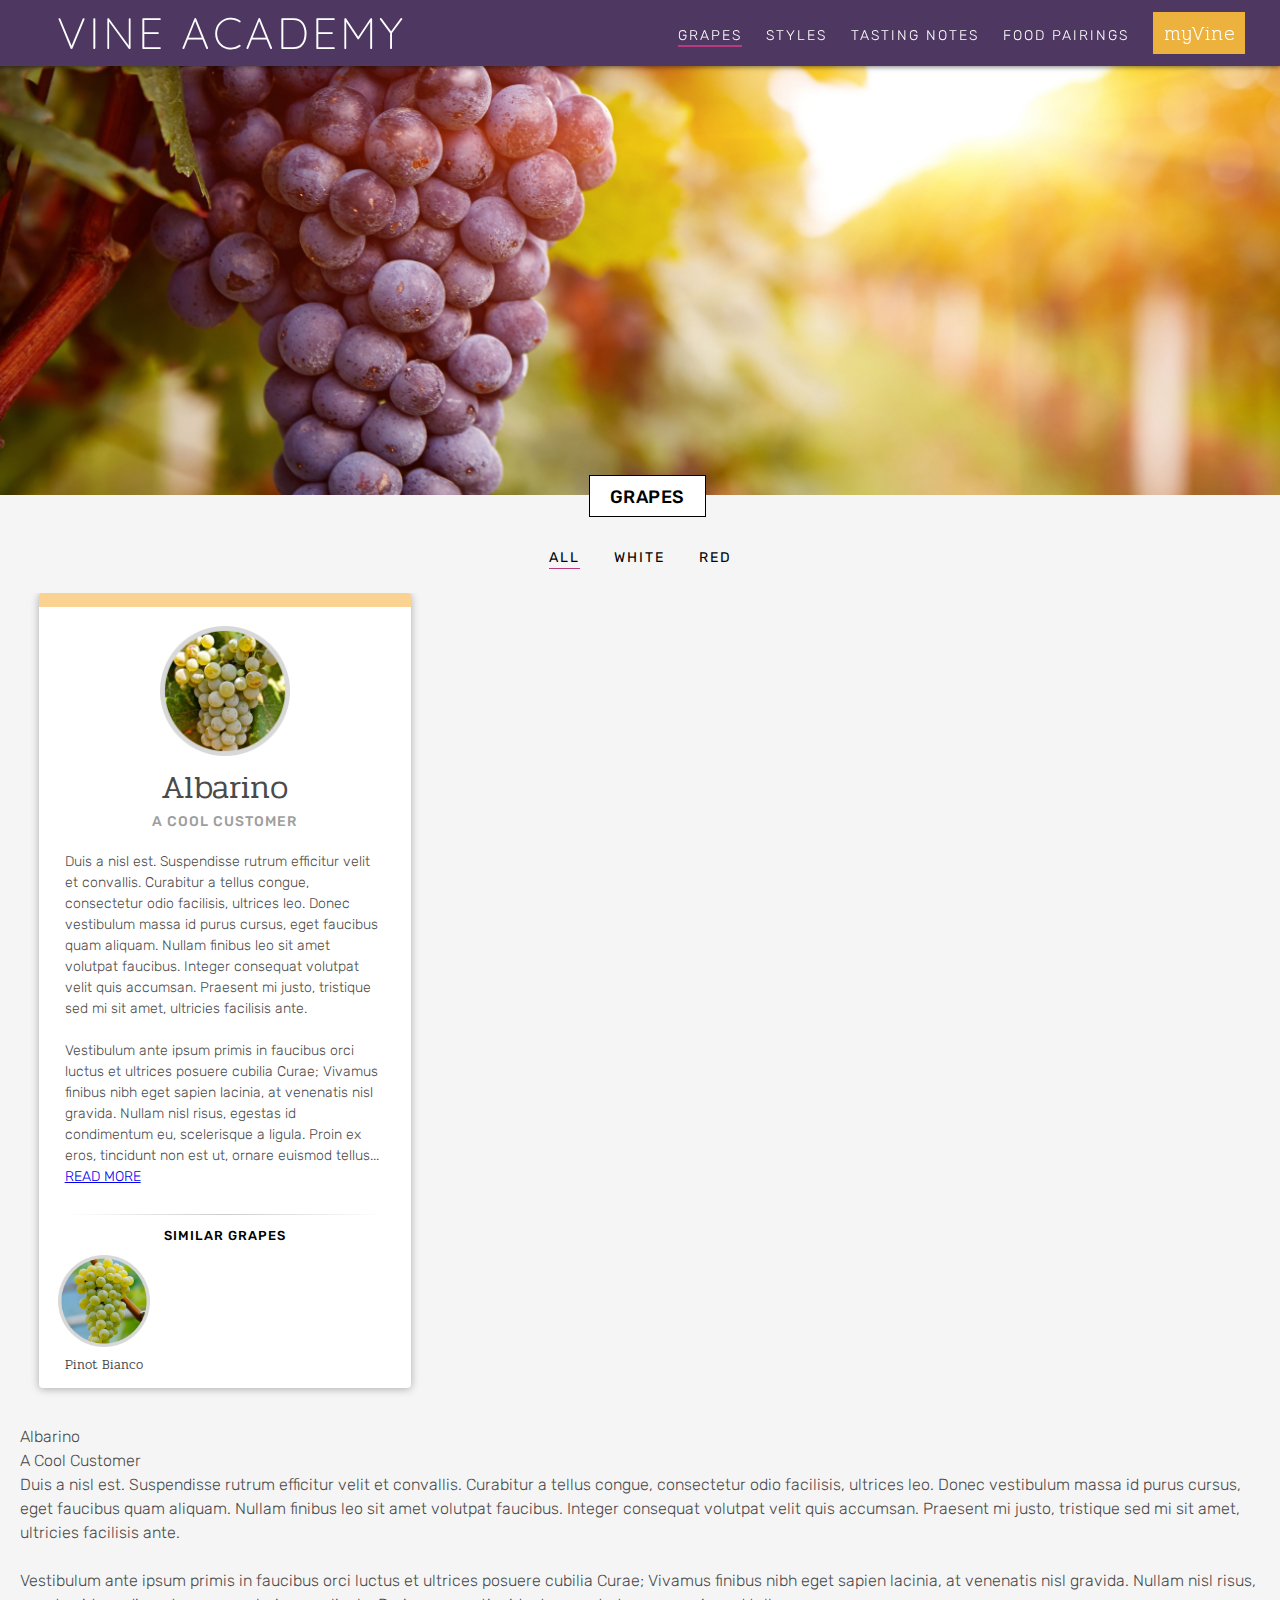
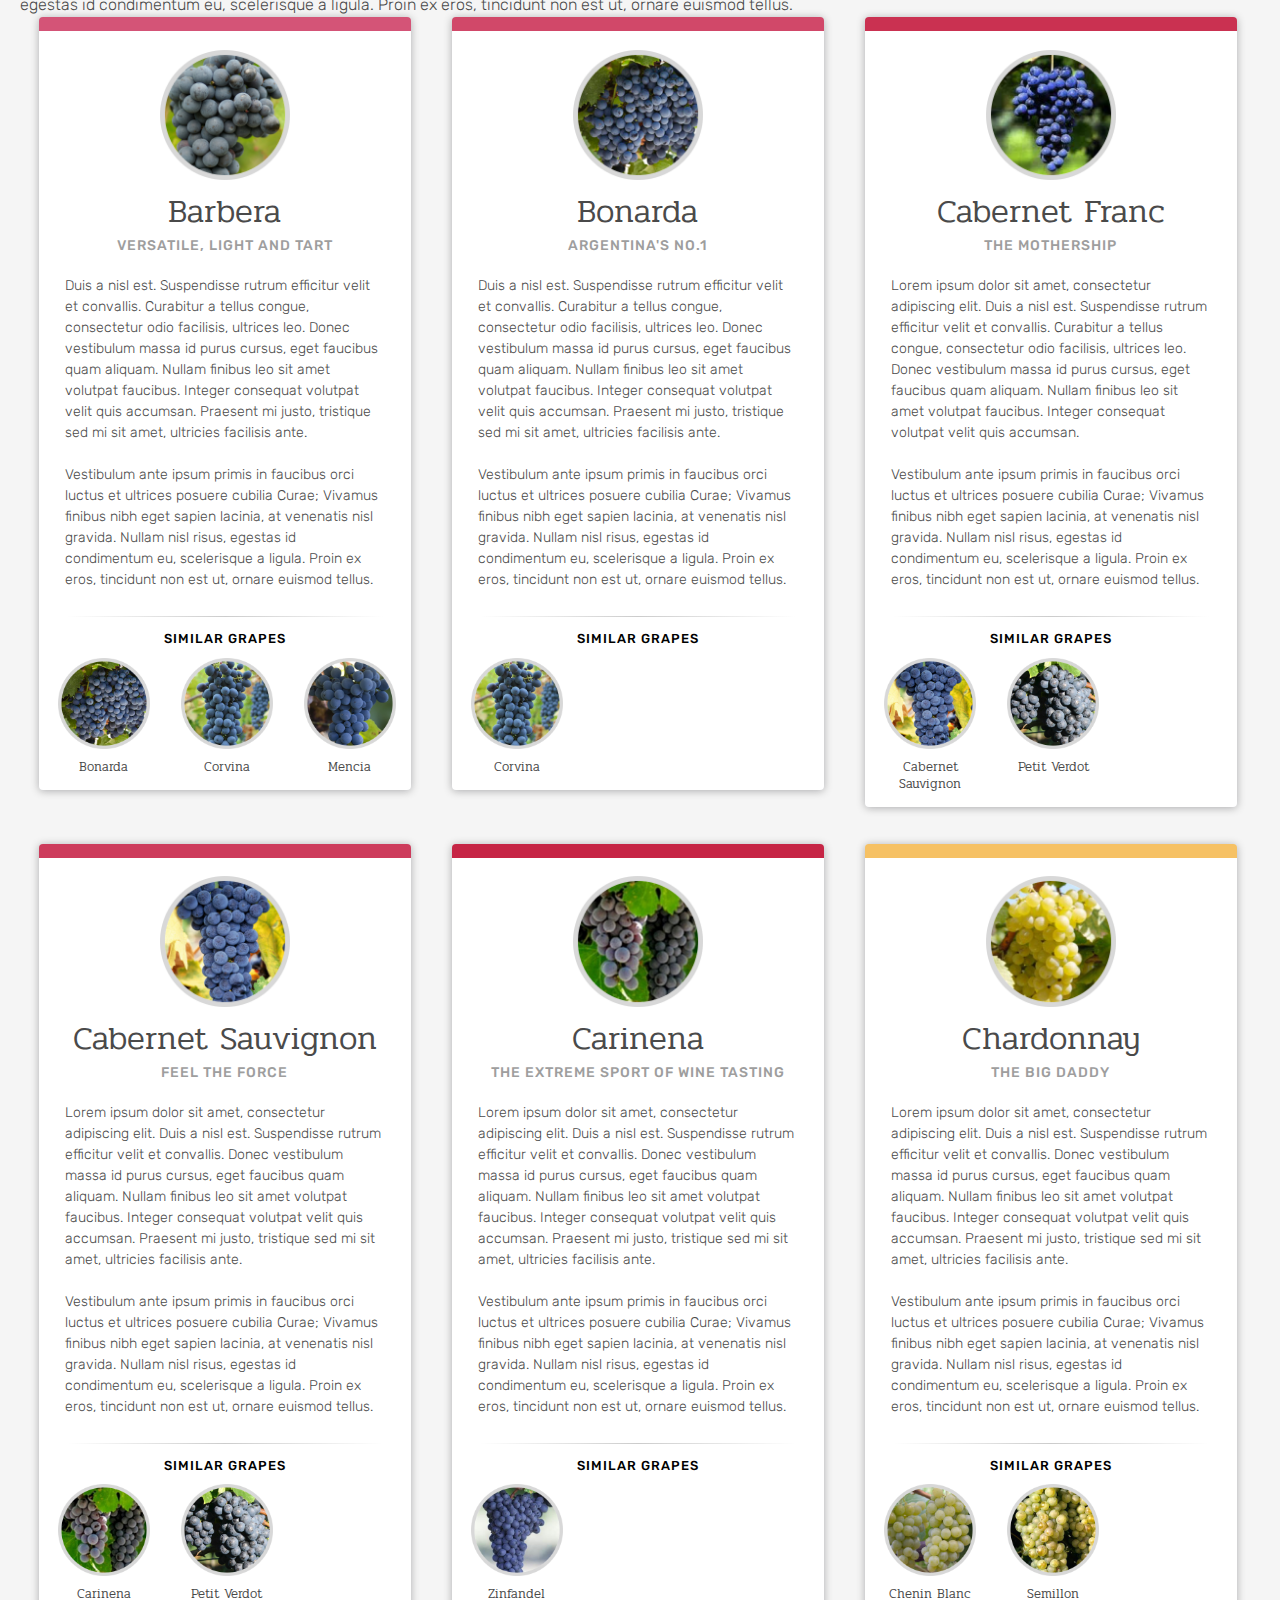
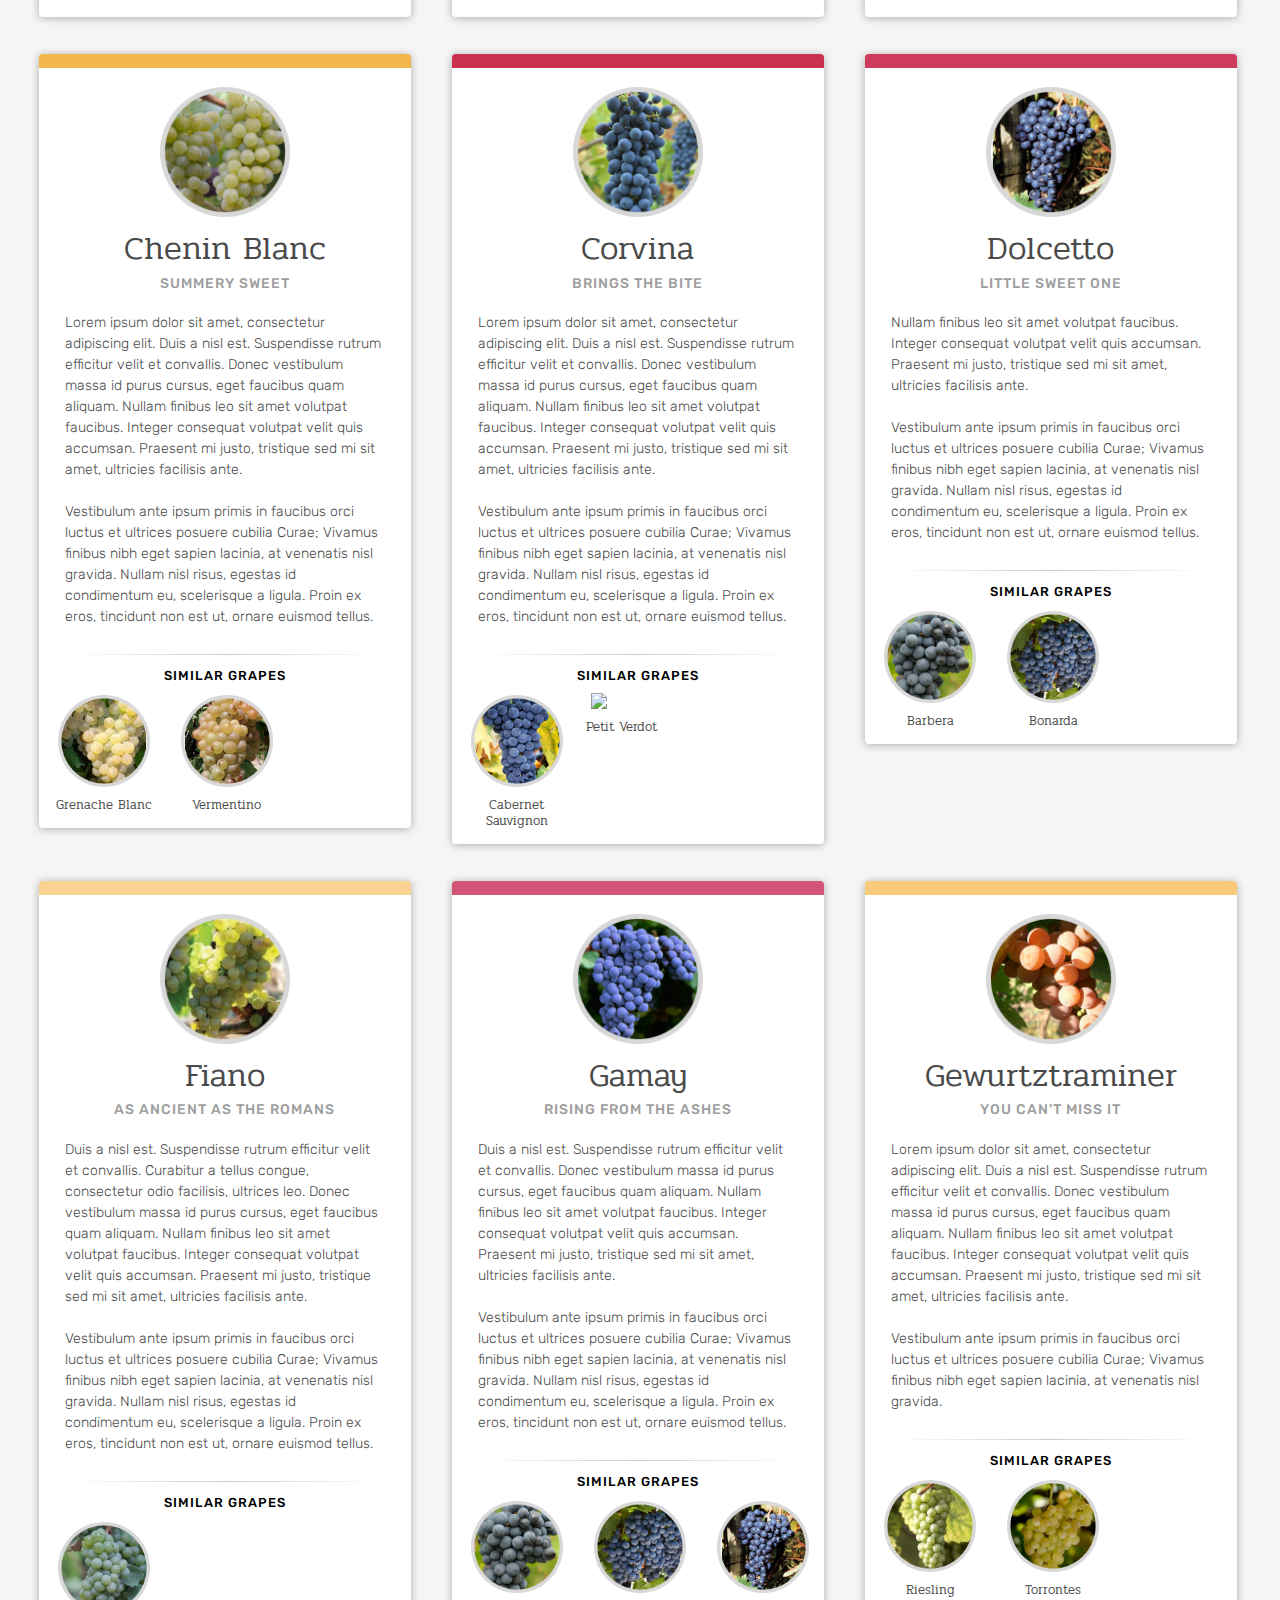
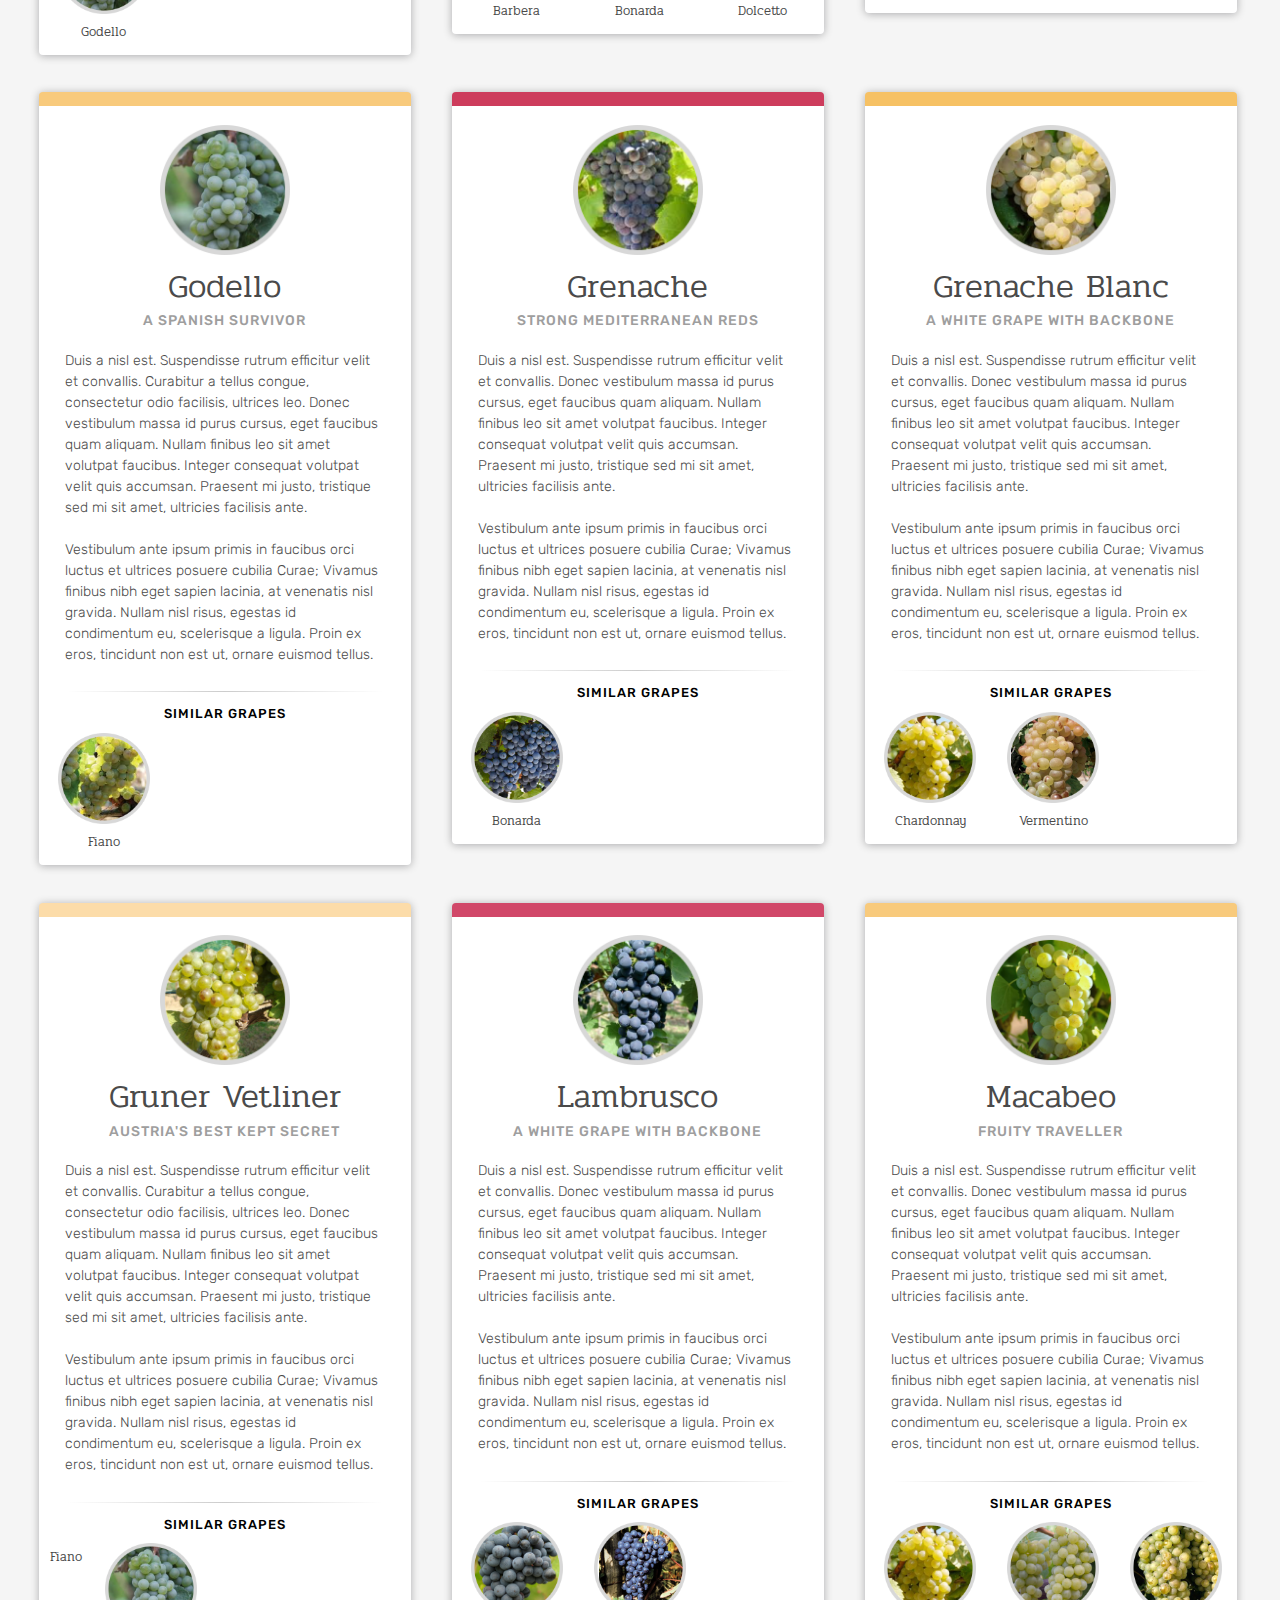
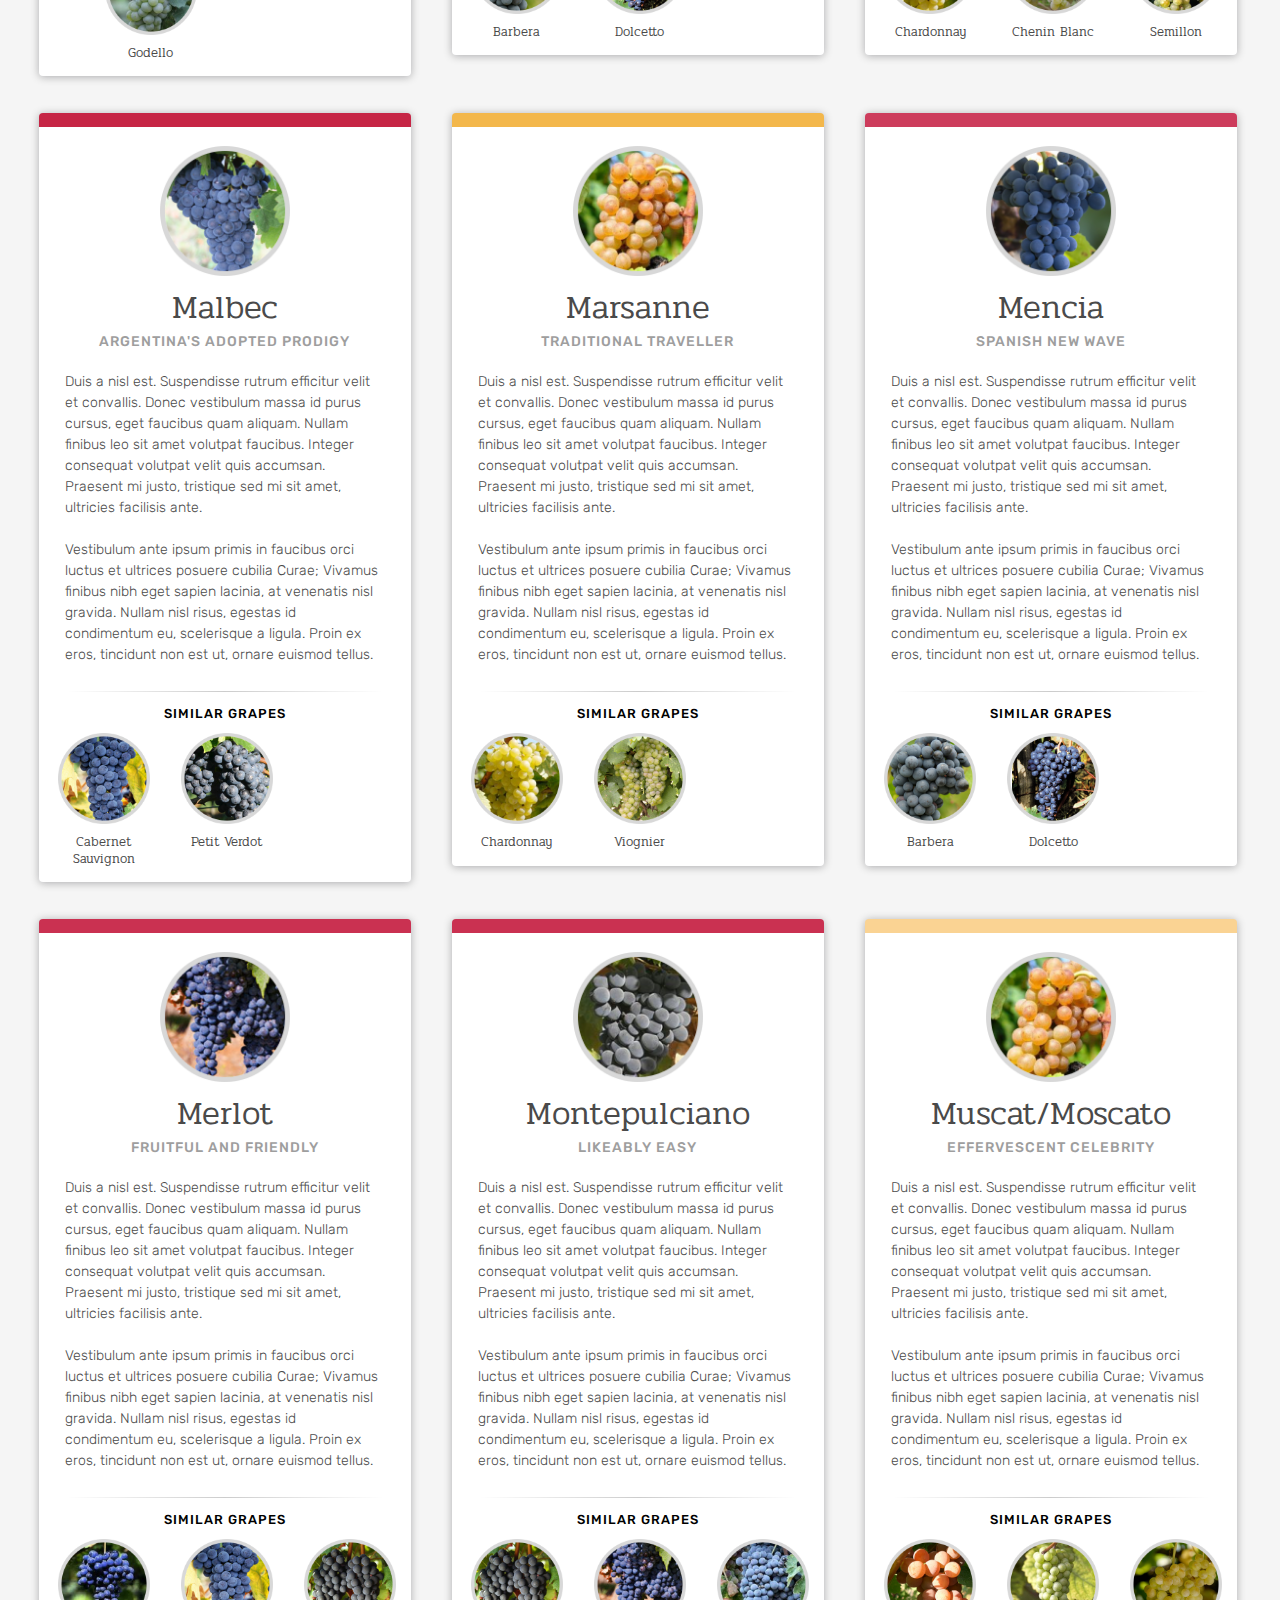
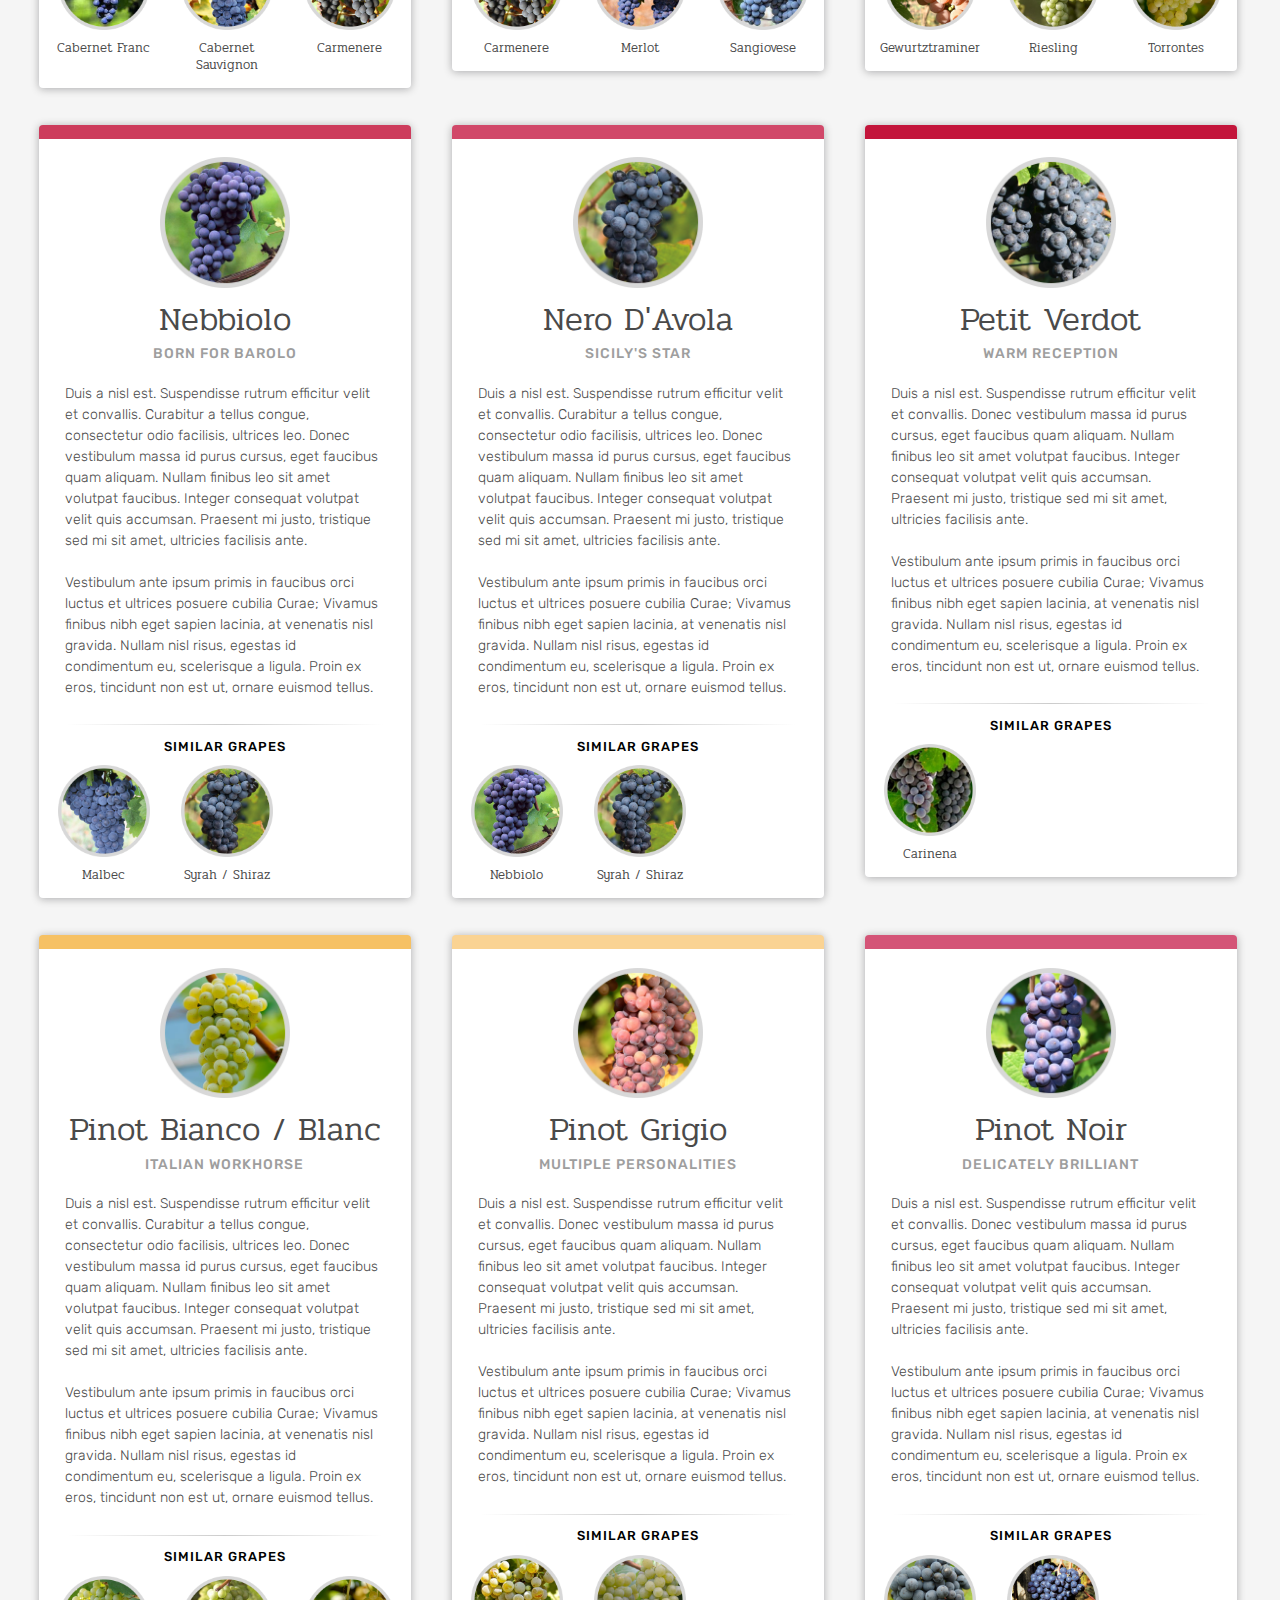
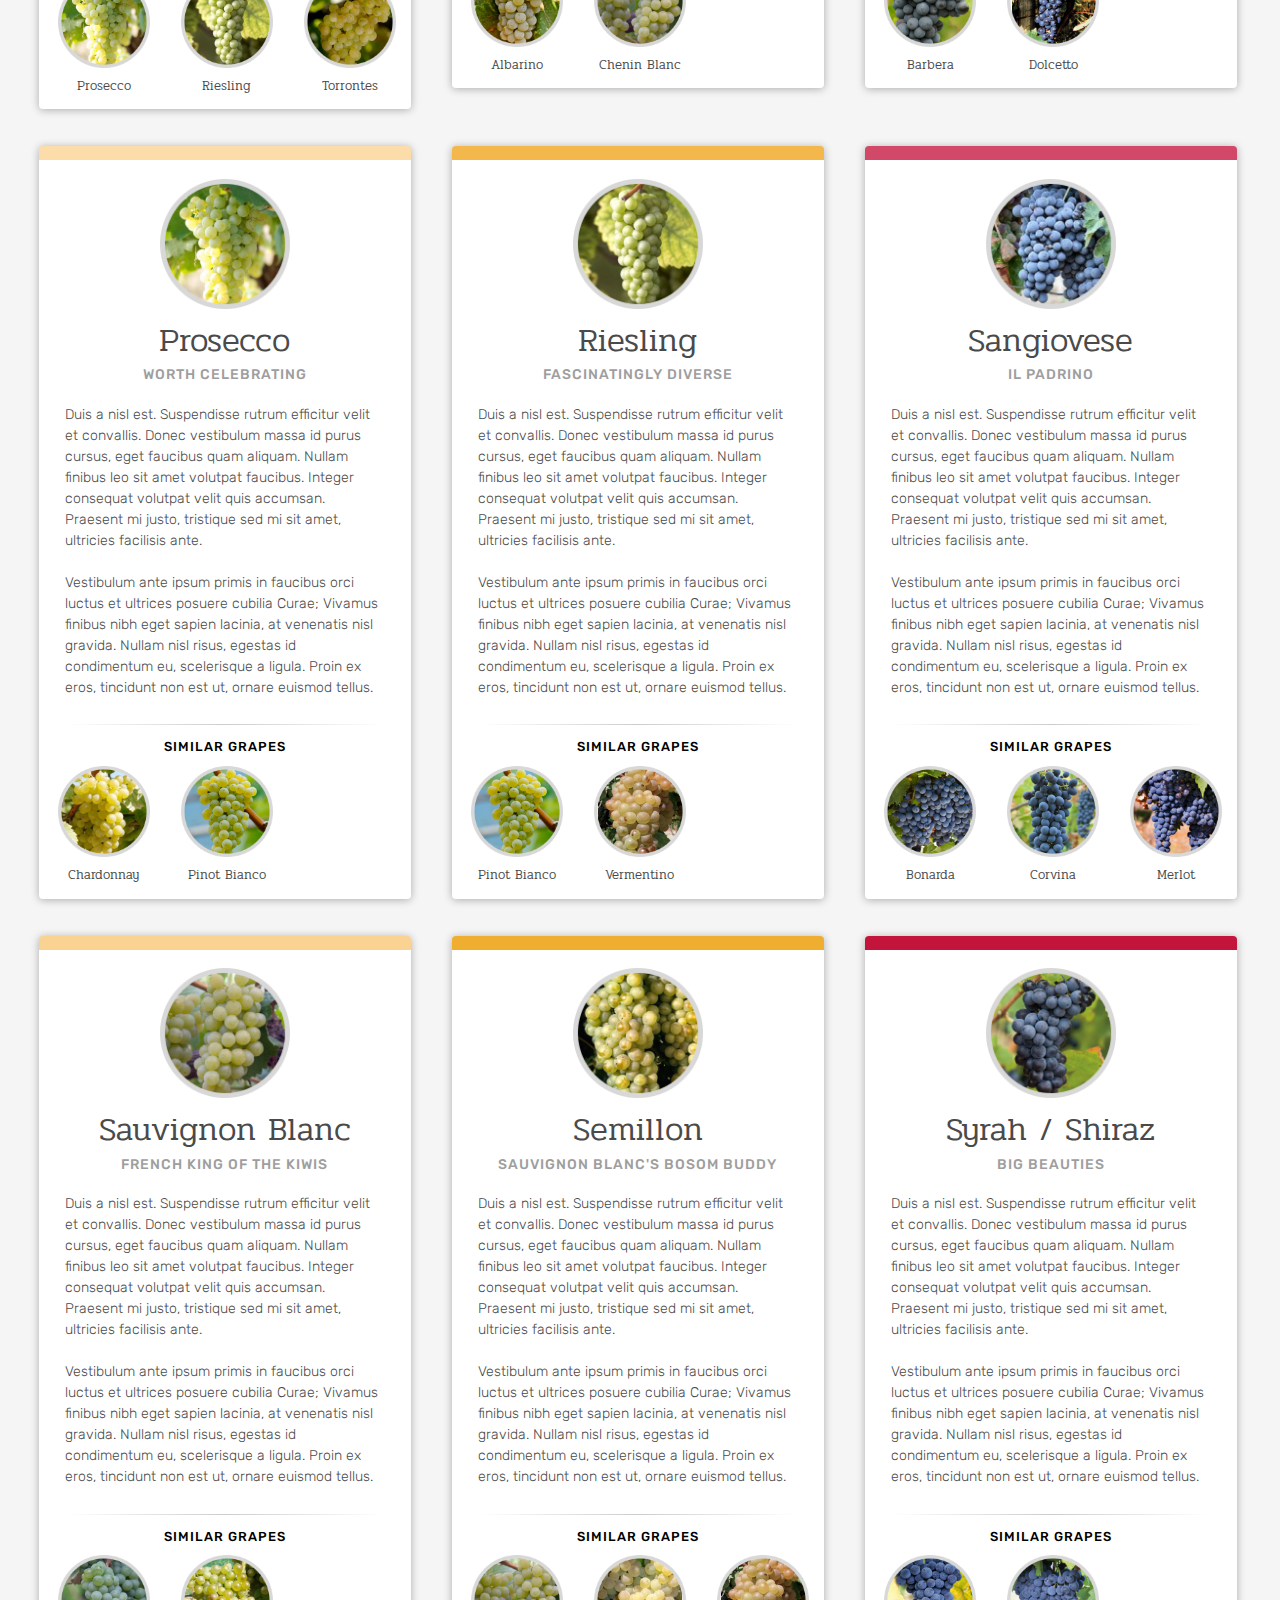
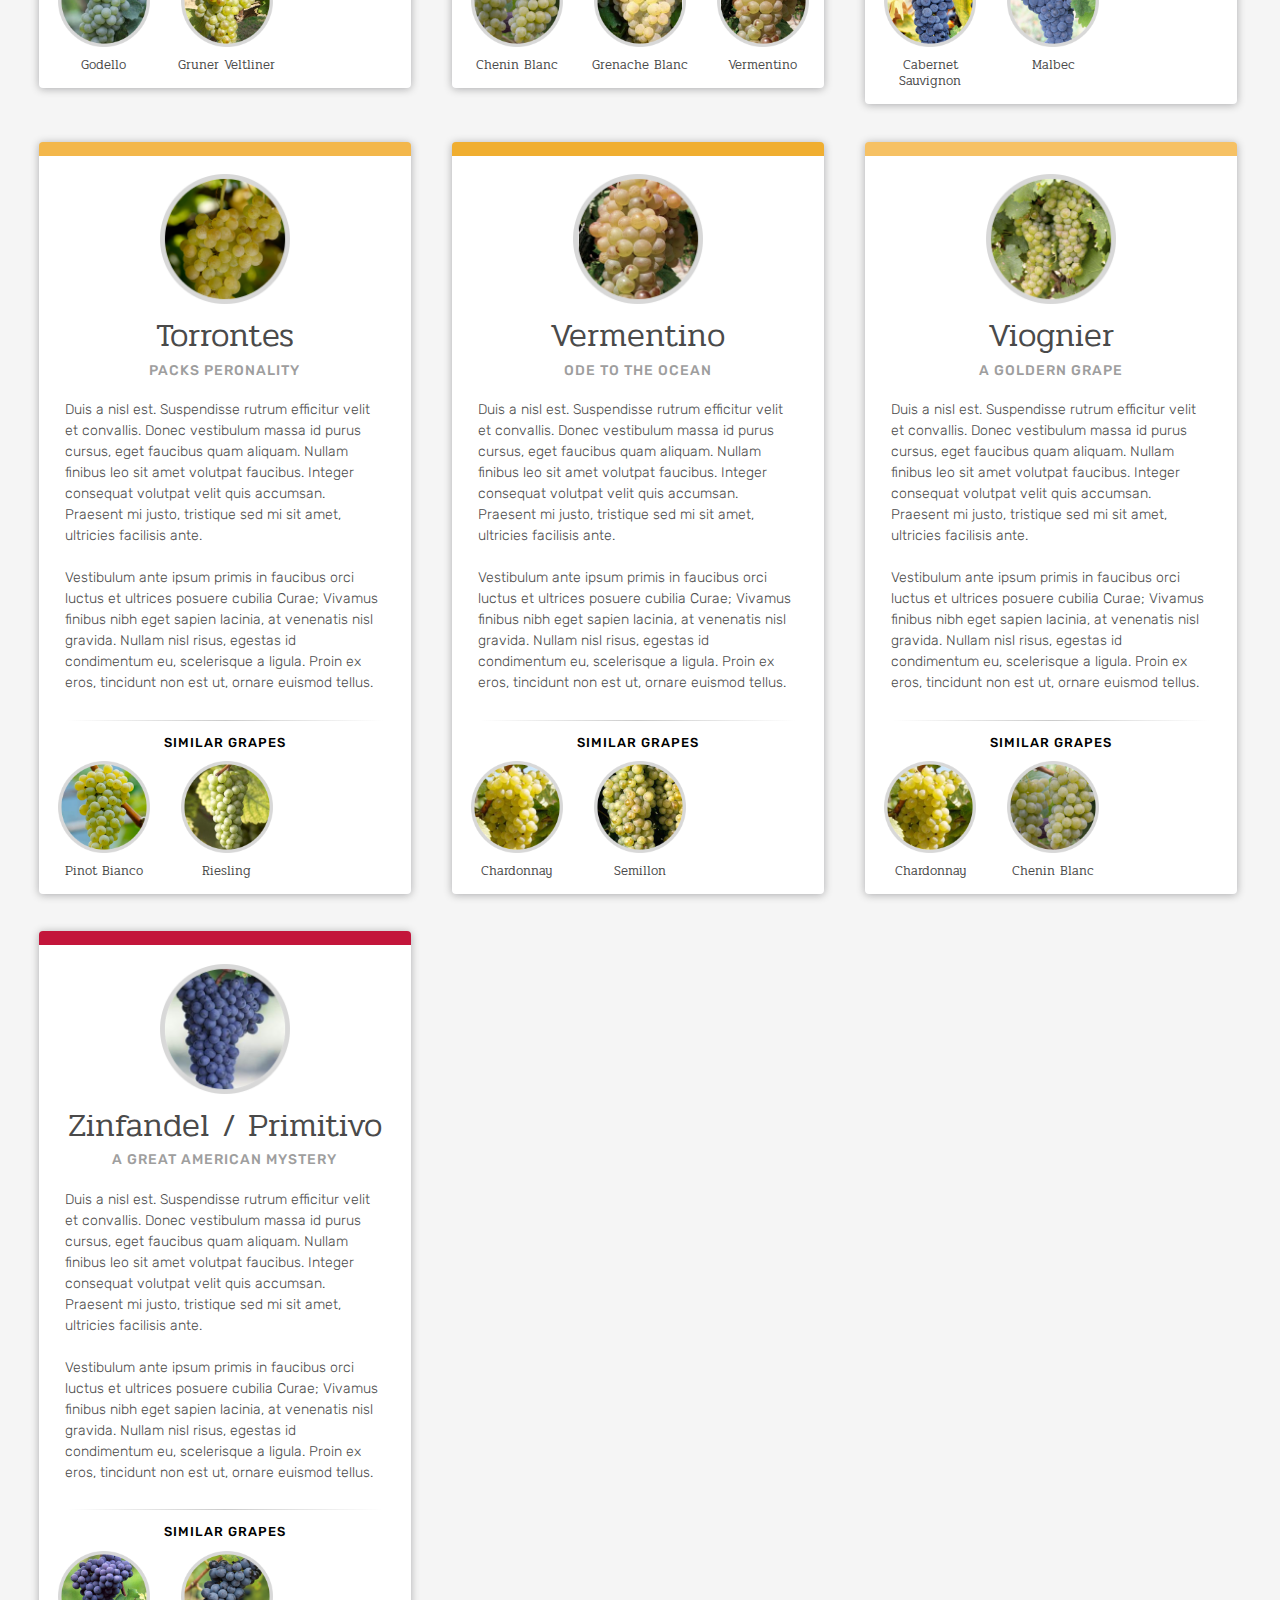
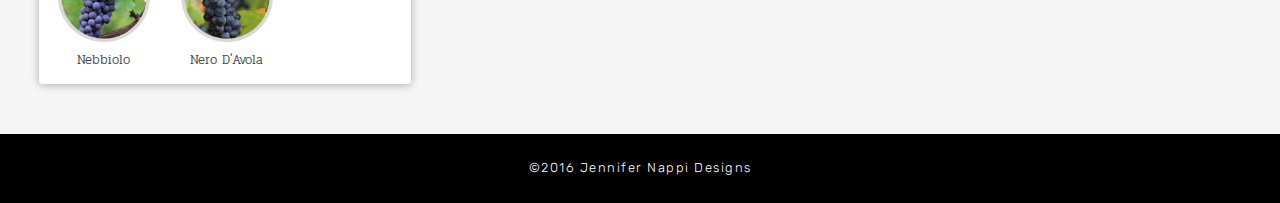
==== grapes.html @ 45d0753d "copied files over" ====
<html>

<head>
	<title>All About Grapes</title>

	<meta name="description" content="Learn all about wine grapes">
	<meta name="viewport" content="width=device-width, initial-scale=1">

	<link href="https://fonts.googleapis.com/css?family=Pridi:200,300,400|Quicksand|Rubik:300,400,500" rel="stylesheet">

	<link rel="shortcut icon" href="images/favicon.ico" type="image/x-icon" />

	<link rel="stylesheet" href="css/reset.css">
	<link rel="stylesheet" href="css/styles.css">
	<link rel="stylesheet" href="css/styles_grapes.css">
	<link rel="stylesheet" href="css/animate.css">

	<!-- lightbox stylesheet -->
	<link href="css/featherlight.min.css" type="text/css" rel="stylesheet" />

</head>


<body>
	<div id="boundary">
		<div id="container">

			<header>
				<div class="secondaryHeader">
					<div class="wrapper">
						<h1><a href="index.html" class="pulseAnimation">Vine Academy</a></h1>
						<nav>
							<ul>
								<li><a href="#" class="navOn">Grapes</a></li>
								<li><a href="winestyles.html" class="standardNav">Styles</a></li>
								<li><a href="tasting.html" class="standardNav">Tasting Notes</a></li>
								<li><a href="pairing.html" class="standardNav">Food Pairings</a></li>
								<li class="appButton"><a href="#" class="appButton">myVine</a></li>
							</ul>
						</nav>
						<!-- responsive nav -->
						<div class="mobileNav"> 
							<div class="menuBtn-fixed" id="menuBtn-fixed">&#9776;</div>
							<div class="responsiveMenu-fixed">
								<ul>
									<li><a href="#" class="mobileNavSelected">Grapes</a></li>
									<li><a href="winestyles.html">Styles</a></li>
									<li><a href="tasting.html">Tasting Notes</a></li>
									<li><a href="pairing.html">Food Pairings</a></li>
									<li class="appButton"><a href="#" class="appButton">myVine</a></li>
								</ul>
							</div>
						</div><!-- responsive nav -->
					</div>
				</div>
			</header>

			<section id="hero">
				<div class="heroImg" id="grapesHero" class="heroImage">
					<!-- <img src="images/grapes_hero.jpg" alt="Grapes Hero Image"> -->
					<div class="sectionTitleContainer">
						<div class="sectionTitleBox">
							<h5>Grapes</h5>
						</div>
					</div>
				</div>
			</section>

			<section id="filter">
				<div class="wrapper">
					<div id="filterTypes">
						<ul>
							<li id="allTypes" class="filter filterSelected" data-filter="all">all</li>
							<li id="whiteTypes" class="filter" data-filter="white">white</li>
							<li id="redTypes" class="filter" data-filter="red">red</li>
						</ul>
					</div>
				</div>
			</section>


			<section id="cards">
				<div class="wrapper">
					<!-- albarino -->
					<div class="cardContainer mix white" id="albarino">
						<img class="grapeIcon" src="images/grapeimages/Albarino_grape.png">
						<h2>Albarino</h2>
						<h3>A Cool Customer</h3>
						<p>Duis a nisl est. Suspendisse rutrum efficitur velit et convallis. Curabitur a tellus congue, consectetur odio facilisis, ultrices leo. Donec vestibulum massa id purus cursus, eget faucibus quam aliquam. Nullam finibus leo sit amet volutpat faucibus. Integer consequat volutpat velit quis accumsan. Praesent mi justo, tristique sed mi sit amet, ultricies facilisis ante.<br><br>Vestibulum ante ipsum primis in faucibus orci luctus et ultrices posuere cubilia Curae; Vivamus finibus nibh eget sapien lacinia, at venenatis nisl gravida. Nullam nisl risus, egestas id condimentum eu, scelerisque a ligula. Proin ex eros, tincidunt non est ut, ornare euismod tellus...<br><span><a href="#" data-featherlight="#mylightbox">READ MORE</a></span></p>
						<hr>
						<h3 class="related">Similar Grapes</h3>
						<div class="simGrapeGroup">
							<img class="grapeIcon smallIcon" src="images/grapeimages/PinotBianco_grape.png">
							<h5>Pinot Bianco</h5>		
						</div>
					</div><!-- albarino -->

					<div id="mylightbox">
						<h2>Albarino</h2>
						<h3>A Cool Customer</h3>
						<p>Duis a nisl est. Suspendisse rutrum efficitur velit et convallis. Curabitur a tellus congue, consectetur odio facilisis, ultrices leo. Donec vestibulum massa id purus cursus, eget faucibus quam aliquam. Nullam finibus leo sit amet volutpat faucibus. Integer consequat volutpat velit quis accumsan. Praesent mi justo, tristique sed mi sit amet, ultricies facilisis ante.<br><br>Vestibulum ante ipsum primis in faucibus orci luctus et ultrices posuere cubilia Curae; Vivamus finibus nibh eget sapien lacinia, at venenatis nisl gravida. Nullam nisl risus, egestas id condimentum eu, scelerisque a ligula. Proin ex eros, tincidunt non est ut, ornare euismod tellus.
					</div>

					<!-- barbera -->
					<div class="cardContainer mix red" id="barbera">
						<img class="grapeIcon" src="images/grapeimages/Barbera_grape.png">
						<h2>Barbera</h2>
						<h3>Versatile, Light and Tart</h3>
						<p>Duis a nisl est. Suspendisse rutrum efficitur velit et convallis. Curabitur a tellus congue, consectetur odio facilisis, ultrices leo. Donec vestibulum massa id purus cursus, eget faucibus quam aliquam. Nullam finibus leo sit amet volutpat faucibus. Integer consequat volutpat velit quis accumsan. Praesent mi justo, tristique sed mi sit amet, ultricies facilisis ante.<br><br>Vestibulum ante ipsum primis in faucibus orci luctus et ultrices posuere cubilia Curae; Vivamus finibus nibh eget sapien lacinia, at venenatis nisl gravida. Nullam nisl risus, egestas id condimentum eu, scelerisque a ligula. Proin ex eros, tincidunt non est ut, ornare euismod tellus.</p>
						<hr>
						<h3 class="related">Similar Grapes</h3>
						<div class="simGrapeGroup">
							<img class="grapeIcon smallIcon" src="images/grapeimages/Bonarda_grape.png">
							<h5>Bonarda</h5>		
						</div>
						<div class="simGrapeGroup">
							<img class="grapeIcon smallIcon" src="images/grapeimages/Corvina_grape.png">
							<h5>Corvina</h5>		
						</div>
						<div class="simGrapeGroup">
							<img class="grapeIcon smallIcon" src="images/grapeimages/Mencia_grape.png">
							<h5>Mencia</h5>		
						</div>
					</div><!-- barbera -->

					<!-- bonarda -->
					<div class="cardContainer mix red" id="bonarda">
						<img class="grapeIcon" src="images/grapeimages/Bonarda_grape.png">
						<h2>Bonarda</h2>
						<h3>Argentina's No.1</h3>
						<p>Duis a nisl est. Suspendisse rutrum efficitur velit et convallis. Curabitur a tellus congue, consectetur odio facilisis, ultrices leo. Donec vestibulum massa id purus cursus, eget faucibus quam aliquam. Nullam finibus leo sit amet volutpat faucibus. Integer consequat volutpat velit quis accumsan. Praesent mi justo, tristique sed mi sit amet, ultricies facilisis ante.<br><br>Vestibulum ante ipsum primis in faucibus orci luctus et ultrices posuere cubilia Curae; Vivamus finibus nibh eget sapien lacinia, at venenatis nisl gravida. Nullam nisl risus, egestas id condimentum eu, scelerisque a ligula. Proin ex eros, tincidunt non est ut, ornare euismod tellus.</p>
						<hr>
						<h3 class="related">Similar Grapes</h3>
						<div class="simGrapeGroup">
							<img class="grapeIcon smallIcon" src="images/grapeimages/Corvina_grape.png">
							<h5>Corvina</h5>		
						</div>
					</div><!-- bonarda -->

					<!-- cabfranc -->
					<div class="cardContainer mix red" id="cabfranc">
						<img class="grapeIcon" src="images/grapeimages/CabFranc_grape.png">
						<h2>Cabernet Franc</h2>
						<h3>The Mothership</h3>
						<p>Lorem ipsum dolor sit amet, consectetur adipiscing elit. Duis a nisl est. Suspendisse rutrum efficitur velit et convallis. Curabitur a tellus congue, consectetur odio facilisis, ultrices leo. Donec vestibulum massa id purus cursus, eget faucibus quam aliquam. Nullam finibus leo sit amet volutpat faucibus. Integer consequat volutpat velit quis accumsan. <br><br>Vestibulum ante ipsum primis in faucibus orci luctus et ultrices posuere cubilia Curae; Vivamus finibus nibh eget sapien lacinia, at venenatis nisl gravida. Nullam nisl risus, egestas id condimentum eu, scelerisque a ligula. Proin ex eros, tincidunt non est ut, ornare euismod tellus.</p>
						<hr>
						<h3 class="related">Similar Grapes</h3>
						<div class="simGrapeGroup">
							<img class="grapeIcon smallIcon" src="images/grapeimages/Cabernet_grape.png">
							<h5>Cabernet Sauvignon</h5>		
						</div>
						<div class="simGrapeGroup">
							<img class="grapeIcon smallIcon" src="images/grapeimages/PetitVerdot_grape.png">
							<h5>Petit Verdot</h5>		
						</div>
					</div><!-- cabfranc -->

					<!-- cabernet -->
					<div class="cardContainer mix red" id="cabernet">
						<img class="grapeIcon" src="images/grapeimages/Cabernet_grape.png">
						<h2>Cabernet Sauvignon</h2>
						<h3>Feel the Force</h3>
						<p>Lorem ipsum dolor sit amet, consectetur adipiscing elit. Duis a nisl est. Suspendisse rutrum efficitur velit et convallis. Donec vestibulum massa id purus cursus, eget faucibus quam aliquam. Nullam finibus leo sit amet volutpat faucibus. Integer consequat volutpat velit quis accumsan. Praesent mi justo, tristique sed mi sit amet, ultricies facilisis ante.<br><br>Vestibulum ante ipsum primis in faucibus orci luctus et ultrices posuere cubilia Curae; Vivamus finibus nibh eget sapien lacinia, at venenatis nisl gravida. Nullam nisl risus, egestas id condimentum eu, scelerisque a ligula. Proin ex eros, tincidunt non est ut, ornare euismod tellus.</p>
						<hr>
						<h3 class="related">Similar Grapes</h3>
						<div class="simGrapeGroup">
							<img class="grapeIcon smallIcon" src="images/grapeimages/Carinena_grape.png">
							<h5>Carinena</h5>		
						</div>
						<div class="simGrapeGroup">
							<img class="grapeIcon smallIcon" src="images/grapeimages/PetitVerdot_grape.png">
							<h5>Petit Verdot</h5>		
						</div>
					</div><!-- cabernet -->

					<!-- carinena -->
					<div class="cardContainer mix red" id="carinena">
						<img class="grapeIcon" src="images/grapeimages/Carinena_grape.png">
						<h2>Carinena</h2>
						<h3>The Extreme Sport of Wine Tasting</h3>
						<p>Lorem ipsum dolor sit amet, consectetur adipiscing elit. Duis a nisl est. Suspendisse rutrum efficitur velit et convallis. Donec vestibulum massa id purus cursus, eget faucibus quam aliquam. Nullam finibus leo sit amet volutpat faucibus. Integer consequat volutpat velit quis accumsan. Praesent mi justo, tristique sed mi sit amet, ultricies facilisis ante.<br><br>Vestibulum ante ipsum primis in faucibus orci luctus et ultrices posuere cubilia Curae; Vivamus finibus nibh eget sapien lacinia, at venenatis nisl gravida. Nullam nisl risus, egestas id condimentum eu, scelerisque a ligula. Proin ex eros, tincidunt non est ut, ornare euismod tellus.</p>
						<hr>
						<h3 class="related">Similar Grapes</h3>
						<div class="simGrapeGroup">
							<img class="grapeIcon smallIcon" src="images/grapeimages/Zinfandel_grape.png">
							<h5>Zinfandel</h5>		
						</div>
					</div><!-- carinena -->

					<!-- chardonnay -->
					<div class="cardContainer mix white" id="chardonnay">
						<img class="grapeIcon" src="images/grapeimages/Chardonnay_grape.png">
						<h2>Chardonnay</h2>
						<h3>The Big Daddy</h3>
						<p>Lorem ipsum dolor sit amet, consectetur adipiscing elit. Duis a nisl est. Suspendisse rutrum efficitur velit et convallis. Donec vestibulum massa id purus cursus, eget faucibus quam aliquam. Nullam finibus leo sit amet volutpat faucibus. Integer consequat volutpat velit quis accumsan. Praesent mi justo, tristique sed mi sit amet, ultricies facilisis ante.<br><br>Vestibulum ante ipsum primis in faucibus orci luctus et ultrices posuere cubilia Curae; Vivamus finibus nibh eget sapien lacinia, at venenatis nisl gravida. Nullam nisl risus, egestas id condimentum eu, scelerisque a ligula. Proin ex eros, tincidunt non est ut, ornare euismod tellus.</p>
						<hr>
						<h3 class="related">Similar Grapes</h3>
						<div class="simGrapeGroup">
							<img class="grapeIcon smallIcon" src="images/grapeimages/CheninBlanc_grape.png">
							<h5>Chenin Blanc</h5>		
						</div>
						<div class="simGrapeGroup">
							<img class="grapeIcon smallIcon" src="images/grapeimages/Semillon_grape.png">
							<h5>Semillon</h5>		
						</div>
					</div><!-- chardonnay -->

					<!-- chenin blanc -->
					<div class="cardContainer mix white" id="cheninBlanc">
						<img class="grapeIcon" src="images/grapeimages/CheninBlanc_grape.png">
						<h2>Chenin Blanc</h2>
						<h3>Summery Sweet</h3>
						<p>Lorem ipsum dolor sit amet, consectetur adipiscing elit. Duis a nisl est. Suspendisse rutrum efficitur velit et convallis. Donec vestibulum massa id purus cursus, eget faucibus quam aliquam. Nullam finibus leo sit amet volutpat faucibus. Integer consequat volutpat velit quis accumsan. Praesent mi justo, tristique sed mi sit amet, ultricies facilisis ante.<br><br>Vestibulum ante ipsum primis in faucibus orci luctus et ultrices posuere cubilia Curae; Vivamus finibus nibh eget sapien lacinia, at venenatis nisl gravida. Nullam nisl risus, egestas id condimentum eu, scelerisque a ligula. Proin ex eros, tincidunt non est ut, ornare euismod tellus.</p>
						<hr>
						<h3 class="related">Similar Grapes</h3>
						<div class="simGrapeGroup">
							<img class="grapeIcon smallIcon" src="images/grapeimages/GrenacheBlanc_grape.png">
							<h5>Grenache Blanc</h5>		
						</div>
						<div class="simGrapeGroup">
							<img class="grapeIcon smallIcon" src="images/grapeimages/Vermentino_grape.png">
							<h5>Vermentino</h5>		
						</div>
					</div><!-- chenin blanc -->

					<!-- corvina -->
					<div class="cardContainer mix red" id="corvina">
						<img class="grapeIcon" src="images/grapeimages/Corvina_grape.png">
						<h2>Corvina</h2>
						<h3>Brings the Bite</h3>
						<p>Lorem ipsum dolor sit amet, consectetur adipiscing elit. Duis a nisl est. Suspendisse rutrum efficitur velit et convallis. Donec vestibulum massa id purus cursus, eget faucibus quam aliquam. Nullam finibus leo sit amet volutpat faucibus. Integer consequat volutpat velit quis accumsan. Praesent mi justo, tristique sed mi sit amet, ultricies facilisis ante.<br><br>Vestibulum ante ipsum primis in faucibus orci luctus et ultrices posuere cubilia Curae; Vivamus finibus nibh eget sapien lacinia, at venenatis nisl gravida. Nullam nisl risus, egestas id condimentum eu, scelerisque a ligula. Proin ex eros, tincidunt non est ut, ornare euismod tellus.</p>
						<hr>
						<h3 class="related">Similar Grapes</h3>
						<div class="simGrapeGroup">
							<img class="grapeIcon smallIcon" src="images/grapeimages/Cabernet_grape.png">
							<h5>Cabernet Sauvignon</h5>		
						</div>
						<div class="simGrapeGroup">
							<img class="grapeIcon smallIcon" src="images/grapeimages/Petitverdot_grape.png">
							<h5>Petit Verdot</h5>		
						</div>
					</div><!-- corvina -->

					<!-- dolcetto -->
					<div class="cardContainer mix red" id="dolcetto">
						<img class="grapeIcon" src="images/grapeimages/Dolcetto_grape.png">
						<h2>Dolcetto</h2>
						<h3>Little Sweet One</h3>
						<p>Nullam finibus leo sit amet volutpat faucibus. Integer consequat volutpat velit quis accumsan. Praesent mi justo, tristique sed mi sit amet, ultricies facilisis ante.<br><br>Vestibulum ante ipsum primis in faucibus orci luctus et ultrices posuere cubilia Curae; Vivamus finibus nibh eget sapien lacinia, at venenatis nisl gravida. Nullam nisl risus, egestas id condimentum eu, scelerisque a ligula. Proin ex eros, tincidunt non est ut, ornare euismod tellus.</p>
						<hr>
						<h3 class="related">Similar Grapes</h3>
						<div class="simGrapeGroup">
							<img class="grapeIcon smallIcon" src="images/grapeimages/Barbera_grape.png">
							<h5>Barbera</h5>		
						</div>
						<div class="simGrapeGroup">
							<img class="grapeIcon smallIcon" src="images/grapeimages/Bonarda_grape.png">
							<h5>Bonarda</h5>		
						</div>
					</div><!-- dolcetto -->

					<!-- fiano -->
					<div class="cardContainer mix white" id="albarino">
						<img class="grapeIcon" src="images/grapeimages/Fiano_grape.png">
						<h2>Fiano</h2>
						<h3>As Ancient As the Romans</h3>
						<p>Duis a nisl est. Suspendisse rutrum efficitur velit et convallis. Curabitur a tellus congue, consectetur odio facilisis, ultrices leo. Donec vestibulum massa id purus cursus, eget faucibus quam aliquam. Nullam finibus leo sit amet volutpat faucibus. Integer consequat volutpat velit quis accumsan. Praesent mi justo, tristique sed mi sit amet, ultricies facilisis ante.<br><br>Vestibulum ante ipsum primis in faucibus orci luctus et ultrices posuere cubilia Curae; Vivamus finibus nibh eget sapien lacinia, at venenatis nisl gravida. Nullam nisl risus, egestas id condimentum eu, scelerisque a ligula. Proin ex eros, tincidunt non est ut, ornare euismod tellus.</p>
						<hr>
						<h3 class="related">Similar Grapes</h3>
						<div class="simGrapeGroup">
							<img class="grapeIcon smallIcon" src="images/grapeimages/Godello_grape.png">
							<h5>Godello</h5>		
						</div>
					</div><!-- fiano -->

					<!-- Gamay -->
					<div class="cardContainer mix red" id="gamay">
						<img class="grapeIcon" src="images/grapeimages/Gamay_grape.png">
						<h2>Gamay</h2>
						<h3>Rising From the Ashes</h3>
						<p>Duis a nisl est. Suspendisse rutrum efficitur velit et convallis. Donec vestibulum massa id purus cursus, eget faucibus quam aliquam. Nullam finibus leo sit amet volutpat faucibus. Integer consequat volutpat velit quis accumsan. Praesent mi justo, tristique sed mi sit amet, ultricies facilisis ante.<br><br>Vestibulum ante ipsum primis in faucibus orci luctus et ultrices posuere cubilia Curae; Vivamus finibus nibh eget sapien lacinia, at venenatis nisl gravida. Nullam nisl risus, egestas id condimentum eu, scelerisque a ligula. Proin ex eros, tincidunt non est ut, ornare euismod tellus.</p>
						<hr>
						<h3 class="related">Similar Grapes</h3>
						<div class="simGrapeGroup">
							<img class="grapeIcon smallIcon" src="images/grapeimages/Barbera_grape.png">
							<h5>Barbera</h5>		
						</div>
						<div class="simGrapeGroup">
							<img class="grapeIcon smallIcon" src="images/grapeimages/Bonarda_grape.png">
							<h5>Bonarda</h5>		
						</div>
						<div class="simGrapeGroup">
							<img class="grapeIcon smallIcon" src="images/grapeimages/Dolcetto_grape.png">
							<h5>Dolcetto</h5>		
						</div>
					</div><!-- Gamay -->

					<!-- gewurtztraminer -->
					<div class="cardContainer mix white" id="gewurtztraminer">
						<img class="grapeIcon" src="images/grapeimages/Gewurtztraminer_grape.png">
						<h2>Gewurtztraminer</h2>
						<h3>You Can't Miss It</h3>
						<p>Lorem ipsum dolor sit amet, consectetur adipiscing elit. Duis a nisl est. Suspendisse rutrum efficitur velit et convallis. Donec vestibulum massa id purus cursus, eget faucibus quam aliquam. Nullam finibus leo sit amet volutpat faucibus. Integer consequat volutpat velit quis accumsan. Praesent mi justo, tristique sed mi sit amet, ultricies facilisis ante.<br><br>Vestibulum ante ipsum primis in faucibus orci luctus et ultrices posuere cubilia Curae; Vivamus finibus nibh eget sapien lacinia, at venenatis nisl gravida.</p>
						<hr>
						<h3 class="related">Similar Grapes</h3>
						<div class="simGrapeGroup">
							<img class="grapeIcon smallIcon" src="images/grapeimages/Riesling_grape.png">
							<h5>Riesling</h5>		
						</div>
						<div class="simGrapeGroup">
							<img class="grapeIcon smallIcon" src="images/grapeimages/Torrontes_grape.png">
							<h5>Torrontes</h5>		
						</div>
					</div><!-- gewurtztraminer -->

					<!-- godello -->
					<div class="cardContainer mix white" id="godello">
						<img class="grapeIcon" src="images/grapeimages/Godello_grape.png">
						<h2>Godello</h2>
						<h3>A Spanish Survivor</h3>
						<p>Duis a nisl est. Suspendisse rutrum efficitur velit et convallis. Curabitur a tellus congue, consectetur odio facilisis, ultrices leo. Donec vestibulum massa id purus cursus, eget faucibus quam aliquam. Nullam finibus leo sit amet volutpat faucibus. Integer consequat volutpat velit quis accumsan. Praesent mi justo, tristique sed mi sit amet, ultricies facilisis ante.<br><br>Vestibulum ante ipsum primis in faucibus orci luctus et ultrices posuere cubilia Curae; Vivamus finibus nibh eget sapien lacinia, at venenatis nisl gravida. Nullam nisl risus, egestas id condimentum eu, scelerisque a ligula. Proin ex eros, tincidunt non est ut, ornare euismod tellus.</p>
						<hr>
						<h3 class="related">Similar Grapes</h3>
						<div class="simGrapeGroup">
							<img class="grapeIcon smallIcon" src=images/grapeimages/Fiano_grape.png>
							<h5>Fiano</h5>		
						</div>
					</div><!-- godello -->

					<!-- Grenache -->
					<div class="cardContainer mix red" id="grenache">
						<img class="grapeIcon" src="images/grapeimages/Grenache_grape.png">
						<h2>Grenache</h2>
						<h3>Strong Mediterranean Reds</h3>
						<p>Duis a nisl est. Suspendisse rutrum efficitur velit et convallis. Donec vestibulum massa id purus cursus, eget faucibus quam aliquam. Nullam finibus leo sit amet volutpat faucibus. Integer consequat volutpat velit quis accumsan. Praesent mi justo, tristique sed mi sit amet, ultricies facilisis ante.<br><br>Vestibulum ante ipsum primis in faucibus orci luctus et ultrices posuere cubilia Curae; Vivamus finibus nibh eget sapien lacinia, at venenatis nisl gravida. Nullam nisl risus, egestas id condimentum eu, scelerisque a ligula. Proin ex eros, tincidunt non est ut, ornare euismod tellus.</p>
						<hr>
						<h3 class="related">Similar Grapes</h3>
						<div class="simGrapeGroup">
							<img class="grapeIcon smallIcon" src="images/grapeimages/Bonarda_grape.png">
							<h5>Bonarda</h5>		
						</div>
					</div><!-- Grenache -->

					<!-- Grenache Blanc -->
					<div class="cardContainer mix white" id="grenacheBlanc">
						<img class="grapeIcon" src="images/grapeimages/GrenacheBlanc_grape.png">
						<h2>Grenache Blanc</h2>
						<h3>A White Grape With Backbone</h3>
						<p>Duis a nisl est. Suspendisse rutrum efficitur velit et convallis. Donec vestibulum massa id purus cursus, eget faucibus quam aliquam. Nullam finibus leo sit amet volutpat faucibus. Integer consequat volutpat velit quis accumsan. Praesent mi justo, tristique sed mi sit amet, ultricies facilisis ante.<br><br>Vestibulum ante ipsum primis in faucibus orci luctus et ultrices posuere cubilia Curae; Vivamus finibus nibh eget sapien lacinia, at venenatis nisl gravida. Nullam nisl risus, egestas id condimentum eu, scelerisque a ligula. Proin ex eros, tincidunt non est ut, ornare euismod tellus.</p>
						<hr>
						<h3 class="related">Similar Grapes</h3>
						<div class="simGrapeGroup">
							<img class="grapeIcon smallIcon" src="images/grapeimages/Chardonnay_grape.png">
							<h5>Chardonnay</h5>		
						</div>
						<div class="simGrapeGroup">
							<img class="grapeIcon smallIcon" src="images/grapeimages/Vermentino_grape.png">
							<h5>Vermentino</h5>		
						</div>
					</div><!-- Grenache Blanc -->

					<!-- Gruner Vetliner -->
					<div class="cardContainer mix white" id="gruner">
						<img class="grapeIcon" src="images/grapeimages/Gruner_grape.png">
						<h2>Gruner Vetliner</h2>
						<h3>Austria's Best Kept Secret</h3>
						<p>Duis a nisl est. Suspendisse rutrum efficitur velit et convallis. Curabitur a tellus congue, consectetur odio facilisis, ultrices leo. Donec vestibulum massa id purus cursus, eget faucibus quam aliquam. Nullam finibus leo sit amet volutpat faucibus. Integer consequat volutpat velit quis accumsan. Praesent mi justo, tristique sed mi sit amet, ultricies facilisis ante.<br><br>Vestibulum ante ipsum primis in faucibus orci luctus et ultrices posuere cubilia Curae; Vivamus finibus nibh eget sapien lacinia, at venenatis nisl gravida. Nullam nisl risus, egestas id condimentum eu, scelerisque a ligula. Proin ex eros, tincidunt non est ut, ornare euismod tellus.</p>
						<hr>
						<h3 class="related">Similar Grapes</h3>
						<div class="simGrapeGroup">
							<img class="grapeIcon smallIcon" src="">
							<h5>Fiano</h5>		
						</div>
						<div class="simGrapeGroup">
							<img class="grapeIcon smallIcon" src="images/grapeimages/Godello_grape.png">
							<h5>Godello</h5>		
						</div>
					</div><!-- Gruner Vetliner -->

					<!-- Lambrusco -->
					<div class="cardContainer mix red" id="lambrusco">
						<img class="grapeIcon" src="images/grapeimages/Lambrusco_grape.png">
						<h2>Lambrusco</h2>
						<h3>A White Grape With Backbone</h3>
						<p>Duis a nisl est. Suspendisse rutrum efficitur velit et convallis. Donec vestibulum massa id purus cursus, eget faucibus quam aliquam. Nullam finibus leo sit amet volutpat faucibus. Integer consequat volutpat velit quis accumsan. Praesent mi justo, tristique sed mi sit amet, ultricies facilisis ante.<br><br>Vestibulum ante ipsum primis in faucibus orci luctus et ultrices posuere cubilia Curae; Vivamus finibus nibh eget sapien lacinia, at venenatis nisl gravida. Nullam nisl risus, egestas id condimentum eu, scelerisque a ligula. Proin ex eros, tincidunt non est ut, ornare euismod tellus.</p>
						<hr>
						<h3 class="related">Similar Grapes</h3>
						<div class="simGrapeGroup">
							<img class="grapeIcon smallIcon" src="images/grapeimages/Barbera_grape.png">
							<h5>Barbera</h5>		
						</div>
						<div class="simGrapeGroup">
							<img class="grapeIcon smallIcon" src="images/grapeimages/Dolcetto_grape.png">
							<h5>Dolcetto</h5>		
						</div>
					</div><!-- Lambrusco -->

					<!-- Macabeo -->
					<div class="cardContainer mix white" id="macabeo">
						<img class="grapeIcon" src="images/grapeimages/Macabeo_grape.png">
						<h2>Macabeo</h2>
						<h3>Fruity Traveller</h3>
						<p>Duis a nisl est. Suspendisse rutrum efficitur velit et convallis. Donec vestibulum massa id purus cursus, eget faucibus quam aliquam. Nullam finibus leo sit amet volutpat faucibus. Integer consequat volutpat velit quis accumsan. Praesent mi justo, tristique sed mi sit amet, ultricies facilisis ante.<br><br>Vestibulum ante ipsum primis in faucibus orci luctus et ultrices posuere cubilia Curae; Vivamus finibus nibh eget sapien lacinia, at venenatis nisl gravida. Nullam nisl risus, egestas id condimentum eu, scelerisque a ligula. Proin ex eros, tincidunt non est ut, ornare euismod tellus.</p>
						<hr>
						<h3 class="related">Similar Grapes</h3>
						<div class="simGrapeGroup">
							<img class="grapeIcon smallIcon" src="images/grapeimages/Chardonnay_grape.png">
							<h5>Chardonnay</h5>		
						</div>
						<div class="simGrapeGroup">
							<img class="grapeIcon smallIcon" src="images/grapeimages/CheninBlanc_grape.png">
							<h5>Chenin Blanc</h5>		
						</div>
						<div class="simGrapeGroup">
							<img class="grapeIcon smallIcon" src="images/grapeimages/Semillon_grape.png">
							<h5>Semillon</h5>		
						</div>
					</div><!-- Macabeo -->

					<!-- Malbec -->
					<div class="cardContainer mix red" id="malbec">
						<img class="grapeIcon" src="images/grapeimages/Malbec_grape.png">
						<h2>Malbec</h2>
						<h3>Argentina's Adopted Prodigy</h3>
						<p>Duis a nisl est. Suspendisse rutrum efficitur velit et convallis. Donec vestibulum massa id purus cursus, eget faucibus quam aliquam. Nullam finibus leo sit amet volutpat faucibus. Integer consequat volutpat velit quis accumsan. Praesent mi justo, tristique sed mi sit amet, ultricies facilisis ante.<br><br>Vestibulum ante ipsum primis in faucibus orci luctus et ultrices posuere cubilia Curae; Vivamus finibus nibh eget sapien lacinia, at venenatis nisl gravida. Nullam nisl risus, egestas id condimentum eu, scelerisque a ligula. Proin ex eros, tincidunt non est ut, ornare euismod tellus.</p>
						<hr>
						<h3 class="related">Similar Grapes</h3>
						<div class="simGrapeGroup">
							<img class="grapeIcon smallIcon" src="images/grapeimages/Cabernet_grape.png">
							<h5>Cabernet Sauvignon</h5>		
						</div>
						<div class="simGrapeGroup">
							<img class="grapeIcon smallIcon" src="images/grapeimages/PetitVerdot_grape.png">
							<h5>Petit Verdot</h5>		
						</div>
					</div><!-- Malbec -->

					<!-- Marsanne -->
					<div class="cardContainer mix white" id="marsanne">
						<img class="grapeIcon" src="images/grapeimages/Marsanne_grape.png">
						<h2>Marsanne</h2>
						<h3>Traditional Traveller</h3>
						<p>Duis a nisl est. Suspendisse rutrum efficitur velit et convallis. Donec vestibulum massa id purus cursus, eget faucibus quam aliquam. Nullam finibus leo sit amet volutpat faucibus. Integer consequat volutpat velit quis accumsan. Praesent mi justo, tristique sed mi sit amet, ultricies facilisis ante.<br><br>Vestibulum ante ipsum primis in faucibus orci luctus et ultrices posuere cubilia Curae; Vivamus finibus nibh eget sapien lacinia, at venenatis nisl gravida. Nullam nisl risus, egestas id condimentum eu, scelerisque a ligula. Proin ex eros, tincidunt non est ut, ornare euismod tellus.</p>
						<hr>
						<h3 class="related">Similar Grapes</h3>
						<div class="simGrapeGroup">
							<img class="grapeIcon smallIcon" src="images/grapeimages/Chardonnay_grape.png">
							<h5>Chardonnay</h5>		
						</div>
						<div class="simGrapeGroup">
							<img class="grapeIcon smallIcon" src="images/grapeimages/Viognier_grape.png">
							<h5>Viognier</h5>		
						</div>
					</div><!-- Marsanne -->

					<!-- Mencia -->
					<div class="cardContainer mix red" id="mencia">
						<img class="grapeIcon" src="images/grapeimages/Mencia_grape.png">
						<h2>Mencia</h2>
						<h3>Spanish New Wave</h3>
						<p>Duis a nisl est. Suspendisse rutrum efficitur velit et convallis. Donec vestibulum massa id purus cursus, eget faucibus quam aliquam. Nullam finibus leo sit amet volutpat faucibus. Integer consequat volutpat velit quis accumsan. Praesent mi justo, tristique sed mi sit amet, ultricies facilisis ante.<br><br>Vestibulum ante ipsum primis in faucibus orci luctus et ultrices posuere cubilia Curae; Vivamus finibus nibh eget sapien lacinia, at venenatis nisl gravida. Nullam nisl risus, egestas id condimentum eu, scelerisque a ligula. Proin ex eros, tincidunt non est ut, ornare euismod tellus.</p>
						<hr>
						<h3 class="related">Similar Grapes</h3>
						<div class="simGrapeGroup">
							<img class="grapeIcon smallIcon" src="images/grapeimages/Barbera_grape.png">
							<h5>Barbera</h5>		
						</div>
						<div class="simGrapeGroup">
							<img class="grapeIcon smallIcon" src="images/grapeimages/Dolcetto_grape.png">
							<h5>Dolcetto</h5>		
						</div>
					</div><!-- Mencia -->

					<!-- Merlot -->
					<div class="cardContainer mix red" id="merlot">
						<img class="grapeIcon" src="images/grapeimages/Merlot_grape.png">
						<h2>Merlot</h2>
						<h3>Fruitful and Friendly</h3>
						<p>Duis a nisl est. Suspendisse rutrum efficitur velit et convallis. Donec vestibulum massa id purus cursus, eget faucibus quam aliquam. Nullam finibus leo sit amet volutpat faucibus. Integer consequat volutpat velit quis accumsan. Praesent mi justo, tristique sed mi sit amet, ultricies facilisis ante.<br><br>Vestibulum ante ipsum primis in faucibus orci luctus et ultrices posuere cubilia Curae; Vivamus finibus nibh eget sapien lacinia, at venenatis nisl gravida. Nullam nisl risus, egestas id condimentum eu, scelerisque a ligula. Proin ex eros, tincidunt non est ut, ornare euismod tellus.</p>
						<hr>
						<h3 class="related">Similar Grapes</h3>
						<div class="simGrapeGroup">
							<img class="grapeIcon smallIcon" src="images/grapeimages/CabFranc_grape.png">
							<h5>Cabernet Franc</h5>		
						</div>
						<div class="simGrapeGroup">
							<img class="grapeIcon smallIcon" src="images/grapeimages/Cabernet_grape.png">
							<h5>Cabernet Sauvignon</h5>		
						</div>
						<div class="simGrapeGroup">
							<img class="grapeIcon smallIcon" src="images/grapeimages/Carmenere_grape.png">
							<h5>Carmenere</h5>		
						</div>
					</div><!-- Merlot -->

					<!-- Montepulciano -->
					<div class="cardContainer mix red" id="montepulciano">
						<img class="grapeIcon" src="images/grapeimages/Montepulciano_grape.png">
						<h2>Montepulciano</h2>
						<h3>Likeably Easy</h3>
						<p>Duis a nisl est. Suspendisse rutrum efficitur velit et convallis. Donec vestibulum massa id purus cursus, eget faucibus quam aliquam. Nullam finibus leo sit amet volutpat faucibus. Integer consequat volutpat velit quis accumsan. Praesent mi justo, tristique sed mi sit amet, ultricies facilisis ante.<br><br>Vestibulum ante ipsum primis in faucibus orci luctus et ultrices posuere cubilia Curae; Vivamus finibus nibh eget sapien lacinia, at venenatis nisl gravida. Nullam nisl risus, egestas id condimentum eu, scelerisque a ligula. Proin ex eros, tincidunt non est ut, ornare euismod tellus.</p>
						<hr>
						<h3 class="related">Similar Grapes</h3>
						<div class="simGrapeGroup">
							<img class="grapeIcon smallIcon" src="images/grapeimages/Carmenere_grape.png">
							<h5>Carmenere</h5>		
						</div>
						<div class="simGrapeGroup">
							<img class="grapeIcon smallIcon" src="images/grapeimages/Merlot_grape.png">
							<h5>Merlot</h5>		
						</div>
						<div class="simGrapeGroup">
							<img class="grapeIcon smallIcon" src="images/grapeimages/Sangiovese_grape.png">
							<h5>Sangiovese</h5>		
						</div>
					</div><!-- Montepulciano -->

					<!-- Muscat/Moscato -->
					<div class="cardContainer mix white" id="muscat">
						<img class="grapeIcon" src="images/grapeimages/Muscat_grape.png">
						<h2>Muscat/Moscato</h2>
						<h3>Effervescent Celebrity</h3>
						<p>Duis a nisl est. Suspendisse rutrum efficitur velit et convallis. Donec vestibulum massa id purus cursus, eget faucibus quam aliquam. Nullam finibus leo sit amet volutpat faucibus. Integer consequat volutpat velit quis accumsan. Praesent mi justo, tristique sed mi sit amet, ultricies facilisis ante.<br><br>Vestibulum ante ipsum primis in faucibus orci luctus et ultrices posuere cubilia Curae; Vivamus finibus nibh eget sapien lacinia, at venenatis nisl gravida. Nullam nisl risus, egestas id condimentum eu, scelerisque a ligula. Proin ex eros, tincidunt non est ut, ornare euismod tellus.</p>
						<hr>
						<h3 class="related">Similar Grapes</h3>
						<div class="simGrapeGroup">
							<img class="grapeIcon smallIcon" src="images/grapeimages/Gewurtztraminer_grape.png">
							<h5>Gewurtztraminer</h5>		
						</div>
						<div class="simGrapeGroup">
							<img class="grapeIcon smallIcon" src="images/grapeimages/Riesling_grape.png">
							<h5>Riesling</h5>		
						</div>
						<div class="simGrapeGroup">
							<img class="grapeIcon smallIcon" src="images/grapeimages/Torrontes_grape.png">
							<h5>Torrontes</h5>		
						</div>
					</div><!-- Muscat/Moscato -->

					<!-- Nebbiolo -->
					<div class="cardContainer mix red" id="nebbiolo">
						<img class="grapeIcon" src="images/grapeimages/Nebbiolo_grape.png">
						<h2>Nebbiolo</h2>
						<h3>Born For Barolo</h3>
						<p>Duis a nisl est. Suspendisse rutrum efficitur velit et convallis. Curabitur a tellus congue, consectetur odio facilisis, ultrices leo. Donec vestibulum massa id purus cursus, eget faucibus quam aliquam. Nullam finibus leo sit amet volutpat faucibus. Integer consequat volutpat velit quis accumsan. Praesent mi justo, tristique sed mi sit amet, ultricies facilisis ante.<br><br>Vestibulum ante ipsum primis in faucibus orci luctus et ultrices posuere cubilia Curae; Vivamus finibus nibh eget sapien lacinia, at venenatis nisl gravida. Nullam nisl risus, egestas id condimentum eu, scelerisque a ligula. Proin ex eros, tincidunt non est ut, ornare euismod tellus.</p>
						<hr>
						<h3 class="related">Similar Grapes</h3>
						<div class="simGrapeGroup">
							<img class="grapeIcon smallIcon" src="images/grapeimages/Malbec_grape.png">
							<h5>Malbec</h5>		
						</div>
						<div class="simGrapeGroup">
							<img class="grapeIcon smallIcon" src="images/grapeimages/Syrah_grape.png">
							<h5>Syrah / Shiraz</h5>		
						</div>
					</div><!-- Nebbiolo -->

					<!-- Nero -->
					<div class="cardContainer mix red" id="nero">
						<img class="grapeIcon" src="images/grapeimages/Nero_grape.png">
						<h2>Nero D'Avola</h2>
						<h3>Sicily's Star</h3>
						<p>Duis a nisl est. Suspendisse rutrum efficitur velit et convallis. Curabitur a tellus congue, consectetur odio facilisis, ultrices leo. Donec vestibulum massa id purus cursus, eget faucibus quam aliquam. Nullam finibus leo sit amet volutpat faucibus. Integer consequat volutpat velit quis accumsan. Praesent mi justo, tristique sed mi sit amet, ultricies facilisis ante.<br><br>Vestibulum ante ipsum primis in faucibus orci luctus et ultrices posuere cubilia Curae; Vivamus finibus nibh eget sapien lacinia, at venenatis nisl gravida. Nullam nisl risus, egestas id condimentum eu, scelerisque a ligula. Proin ex eros, tincidunt non est ut, ornare euismod tellus.</p>
						<hr>
						<h3 class="related">Similar Grapes</h3>
						<div class="simGrapeGroup">
							<img class="grapeIcon smallIcon" src="images/grapeimages/Nebbiolo_grape.png">
							<h5>Nebbiolo</h5>		
						</div>
						<div class="simGrapeGroup">
							<img class="grapeIcon smallIcon" src="images/grapeimages/Syrah_grape.png">
							<h5>Syrah / Shiraz</h5>		
						</div>
					</div><!-- Nero -->

					<!-- Petit Verdot -->
					<div class="cardContainer mix red" id="petitVerdot">
						<img class="grapeIcon" src="images/grapeimages/PetitVerdot_grape.png">
						<h2>Petit Verdot</h2>
						<h3>Warm Reception</h3>
						<p>Duis a nisl est. Suspendisse rutrum efficitur velit et convallis. Donec vestibulum massa id purus cursus, eget faucibus quam aliquam. Nullam finibus leo sit amet volutpat faucibus. Integer consequat volutpat velit quis accumsan. Praesent mi justo, tristique sed mi sit amet, ultricies facilisis ante.<br><br>Vestibulum ante ipsum primis in faucibus orci luctus et ultrices posuere cubilia Curae; Vivamus finibus nibh eget sapien lacinia, at venenatis nisl gravida. Nullam nisl risus, egestas id condimentum eu, scelerisque a ligula. Proin ex eros, tincidunt non est ut, ornare euismod tellus.</p>
						<hr>
						<h3 class="related">Similar Grapes</h3>
						<div class="simGrapeGroup">
							<img class="grapeIcon smallIcon" src="images/grapeimages/Carinena_grape.png">
							<h5>Carinena</h5>		
						</div>
					</div><!-- Petit Verdot -->

					<!-- Pinot Bianco -->
					<div class="cardContainer mix white" id="pinotBianco">
						<img class="grapeIcon" src="images/grapeimages/PinotBianco_grape.png">
						<h2>Pinot Bianco / Blanc</h2>
						<h3>Italian Workhorse</h3>
						<p>Duis a nisl est. Suspendisse rutrum efficitur velit et convallis. Curabitur a tellus congue, consectetur odio facilisis, ultrices leo. Donec vestibulum massa id purus cursus, eget faucibus quam aliquam. Nullam finibus leo sit amet volutpat faucibus. Integer consequat volutpat velit quis accumsan. Praesent mi justo, tristique sed mi sit amet, ultricies facilisis ante.<br><br>Vestibulum ante ipsum primis in faucibus orci luctus et ultrices posuere cubilia Curae; Vivamus finibus nibh eget sapien lacinia, at venenatis nisl gravida. Nullam nisl risus, egestas id condimentum eu, scelerisque a ligula. Proin ex eros, tincidunt non est ut, ornare euismod tellus.</p>
						<hr>
						<h3 class="related">Similar Grapes</h3>
						<div class="simGrapeGroup">
							<img class="grapeIcon smallIcon" src="images/grapeimages/Prosecco_grape.png">
							<h5>Prosecco</h5>		
						</div>
						<div class="simGrapeGroup">
							<img class="grapeIcon smallIcon" src="images/grapeimages/Riesling_grape.png">
							<h5>Riesling</h5>		
						</div>
						<div class="simGrapeGroup">
							<img class="grapeIcon smallIcon" src="images/grapeimages/Torrontes_grape.png">
							<h5>Torrontes</h5>		
						</div>
					</div><!-- Pinot Bianco -->

					<!-- Pinot Grigio -->
					<div class="cardContainer mix white" id="pinotGrigio">
						<img class="grapeIcon" src="images/grapeimages/PinotGrigio_grape.png">
						<h2>Pinot Grigio</h2>
						<h3>Multiple Personalities</h3>
						<p>Duis a nisl est. Suspendisse rutrum efficitur velit et convallis. Donec vestibulum massa id purus cursus, eget faucibus quam aliquam. Nullam finibus leo sit amet volutpat faucibus. Integer consequat volutpat velit quis accumsan. Praesent mi justo, tristique sed mi sit amet, ultricies facilisis ante.<br><br>Vestibulum ante ipsum primis in faucibus orci luctus et ultrices posuere cubilia Curae; Vivamus finibus nibh eget sapien lacinia, at venenatis nisl gravida. Nullam nisl risus, egestas id condimentum eu, scelerisque a ligula. Proin ex eros, tincidunt non est ut, ornare euismod tellus.</p>
						<hr>
						<h3 class="related">Similar Grapes</h3>
						<div class="simGrapeGroup">
							<img class="grapeIcon smallIcon" src="images/grapeimages/Albarino_grape.png">
							<h5>Albarino</h5>		
						</div>
						<div class="simGrapeGroup">
							<img class="grapeIcon smallIcon" src="images/grapeimages/CheninBlanc_grape.png">
							<h5>Chenin Blanc</h5>		
						</div>
					</div><!-- Pinot Grigio -->

					<!-- Pinot Noir -->
					<div class="cardContainer mix red" id="pinotNoir">
						<img class="grapeIcon" src="images/grapeimages/PinotNoir_grape.png">
						<h2>Pinot Noir</h2>
						<h3>Delicately Brilliant</h3>
						<p>Duis a nisl est. Suspendisse rutrum efficitur velit et convallis. Donec vestibulum massa id purus cursus, eget faucibus quam aliquam. Nullam finibus leo sit amet volutpat faucibus. Integer consequat volutpat velit quis accumsan. Praesent mi justo, tristique sed mi sit amet, ultricies facilisis ante.<br><br>Vestibulum ante ipsum primis in faucibus orci luctus et ultrices posuere cubilia Curae; Vivamus finibus nibh eget sapien lacinia, at venenatis nisl gravida. Nullam nisl risus, egestas id condimentum eu, scelerisque a ligula. Proin ex eros, tincidunt non est ut, ornare euismod tellus.</p>
						<hr>
						<h3 class="related">Similar Grapes</h3>
						<div class="simGrapeGroup">
							<img class="grapeIcon smallIcon" src="images/grapeimages/Barbera_grape.png">
							<h5>Barbera</h5>		
						</div>
						<div class="simGrapeGroup">
							<img class="grapeIcon smallIcon" src="images/grapeimages/Dolcetto_grape.png">
							<h5>Dolcetto</h5>		
						</div>
					</div><!-- Pinot Noir -->

					<!-- Prosecco -->
					<div class="cardContainer mix white" id="prosecco">
						<img class="grapeIcon" src="images/grapeimages/Prosecco_grape.png">
						<h2>Prosecco</h2>
						<h3>Worth Celebrating</h3>
						<p>Duis a nisl est. Suspendisse rutrum efficitur velit et convallis. Donec vestibulum massa id purus cursus, eget faucibus quam aliquam. Nullam finibus leo sit amet volutpat faucibus. Integer consequat volutpat velit quis accumsan. Praesent mi justo, tristique sed mi sit amet, ultricies facilisis ante.<br><br>Vestibulum ante ipsum primis in faucibus orci luctus et ultrices posuere cubilia Curae; Vivamus finibus nibh eget sapien lacinia, at venenatis nisl gravida. Nullam nisl risus, egestas id condimentum eu, scelerisque a ligula. Proin ex eros, tincidunt non est ut, ornare euismod tellus.</p>
						<hr>
						<h3 class="related">Similar Grapes</h3>
						<div class="simGrapeGroup">
							<img class="grapeIcon smallIcon" src="images/grapeimages/Chardonnay_grape.png">
							<h5>Chardonnay</h5>		
						</div>
						<div class="simGrapeGroup">
							<img class="grapeIcon smallIcon" src="images/grapeimages/PinotBianco_grape.png" alt="Pinot Bianco">
							<h5>Pinot Bianco</h5>		
						</div>
					</div><!-- Prosecco -->

					<!-- Riesling -->
					<div class="cardContainer mix white" id="riesling">
						<img class="grapeIcon" src="images/grapeimages/Riesling_grape.png">
						<h2>Riesling</h2>
						<h3>Fascinatingly Diverse</h3>
						<p>Duis a nisl est. Suspendisse rutrum efficitur velit et convallis. Donec vestibulum massa id purus cursus, eget faucibus quam aliquam. Nullam finibus leo sit amet volutpat faucibus. Integer consequat volutpat velit quis accumsan. Praesent mi justo, tristique sed mi sit amet, ultricies facilisis ante.<br><br>Vestibulum ante ipsum primis in faucibus orci luctus et ultrices posuere cubilia Curae; Vivamus finibus nibh eget sapien lacinia, at venenatis nisl gravida. Nullam nisl risus, egestas id condimentum eu, scelerisque a ligula. Proin ex eros, tincidunt non est ut, ornare euismod tellus.</p>
						<hr>
						<h3 class="related">Similar Grapes</h3>
						<div class="simGrapeGroup">
							<img class="grapeIcon smallIcon" src="images/grapeimages/PinotBianco_grape.png" alt="Pinot Bianco">
							<h5>Pinot Bianco</h5>		
						</div>
						<div class="simGrapeGroup">
							<img class="grapeIcon smallIcon" src="images/grapeimages/Vermentino_grape.png">
							<h5>Vermentino</h5>		
						</div>
					</div><!-- Riesling -->

					<!-- Sangiovese -->
					<div class="cardContainer mix red" id="sangiovese">
						<img class="grapeIcon" src="images/grapeimages/Sangiovese_grape.png">
						<h2>Sangiovese</h2>
						<h3>Il Padrino</h3>
						<p>Duis a nisl est. Suspendisse rutrum efficitur velit et convallis. Donec vestibulum massa id purus cursus, eget faucibus quam aliquam. Nullam finibus leo sit amet volutpat faucibus. Integer consequat volutpat velit quis accumsan. Praesent mi justo, tristique sed mi sit amet, ultricies facilisis ante.<br><br>Vestibulum ante ipsum primis in faucibus orci luctus et ultrices posuere cubilia Curae; Vivamus finibus nibh eget sapien lacinia, at venenatis nisl gravida. Nullam nisl risus, egestas id condimentum eu, scelerisque a ligula. Proin ex eros, tincidunt non est ut, ornare euismod tellus.</p>
						<hr>
						<h3 class="related">Similar Grapes</h3>
						<div class="simGrapeGroup">
							<img class="grapeIcon smallIcon" src="images/grapeimages/Bonarda_grape.png">
							<h5>Bonarda</h5>		
						</div>
						<div class="simGrapeGroup">
							<img class="grapeIcon smallIcon" src="images/grapeimages/Corvina_grape.png">
							<h5>Corvina</h5>		
						</div>
						<div class="simGrapeGroup">
							<img class="grapeIcon smallIcon" src="images/grapeimages/Merlot_grape.png">
							<h5>Merlot</h5>		
						</div>
					</div><!-- Sangiovese -->

					<!-- Sauvignon Blanc -->
					<div class="cardContainer mix white" id="sauvignonBlanc">
						<img class="grapeIcon" src="images/grapeimages/SauvBlanc_grape.png">
						<h2>Sauvignon Blanc</h2>
						<h3>French King of the Kiwis</h3>
						<p>Duis a nisl est. Suspendisse rutrum efficitur velit et convallis. Donec vestibulum massa id purus cursus, eget faucibus quam aliquam. Nullam finibus leo sit amet volutpat faucibus. Integer consequat volutpat velit quis accumsan. Praesent mi justo, tristique sed mi sit amet, ultricies facilisis ante.<br><br>Vestibulum ante ipsum primis in faucibus orci luctus et ultrices posuere cubilia Curae; Vivamus finibus nibh eget sapien lacinia, at venenatis nisl gravida. Nullam nisl risus, egestas id condimentum eu, scelerisque a ligula. Proin ex eros, tincidunt non est ut, ornare euismod tellus.</p>
						<hr>
						<h3 class="related">Similar Grapes</h3>
						<div class="simGrapeGroup">
							<img class="grapeIcon smallIcon" src="images/grapeimages/Godello_grape.png">
							<h5>Godello</h5>		
						</div>
						<div class="simGrapeGroup">
							<img class="grapeIcon smallIcon" src="images/grapeimages/Gruner_grape.png">
							<h5>Gruner Veltliner</h5>		
						</div>
					</div><!-- Sauvignon Blanc -->

					<!-- Semillon -->
					<div class="cardContainer mix white" id="semillon">
						<img class="grapeIcon" src="images/grapeimages/Semillon_grape.png">
						<h2>Semillon</h2>
						<h3>Sauvignon Blanc's Bosom Buddy</h3>
						<p>Duis a nisl est. Suspendisse rutrum efficitur velit et convallis. Donec vestibulum massa id purus cursus, eget faucibus quam aliquam. Nullam finibus leo sit amet volutpat faucibus. Integer consequat volutpat velit quis accumsan. Praesent mi justo, tristique sed mi sit amet, ultricies facilisis ante.<br><br>Vestibulum ante ipsum primis in faucibus orci luctus et ultrices posuere cubilia Curae; Vivamus finibus nibh eget sapien lacinia, at venenatis nisl gravida. Nullam nisl risus, egestas id condimentum eu, scelerisque a ligula. Proin ex eros, tincidunt non est ut, ornare euismod tellus.</p>
						<hr>
						<h3 class="related">Similar Grapes</h3>
						<div class="simGrapeGroup">
							<img class="grapeIcon smallIcon" src="images/grapeimages/CheninBlanc_grape.png">
							<h5>Chenin Blanc</h5>		
						</div>
						<div class="simGrapeGroup">
							<img class="grapeIcon smallIcon" src="images/grapeimages/GrenacheBlanc_grape.png">
							<h5>Grenache Blanc</h5>		
						</div>
						<div class="simGrapeGroup">
							<img class="grapeIcon smallIcon" src="images/grapeimages/Vermentino_grape.png">
							<h5>Vermentino</h5>		
						</div>
					</div><!-- Semillon -->

					<!-- Syrah/Shiraz -->
					<div class="cardContainer mix red" id="syrah">
						<img class="grapeIcon" src="images/grapeimages/Syrah_grape.png">
						<h2>Syrah / Shiraz</h2>
						<h3>Big Beauties</h3>
						<p>Duis a nisl est. Suspendisse rutrum efficitur velit et convallis. Donec vestibulum massa id purus cursus, eget faucibus quam aliquam. Nullam finibus leo sit amet volutpat faucibus. Integer consequat volutpat velit quis accumsan. Praesent mi justo, tristique sed mi sit amet, ultricies facilisis ante.<br><br>Vestibulum ante ipsum primis in faucibus orci luctus et ultrices posuere cubilia Curae; Vivamus finibus nibh eget sapien lacinia, at venenatis nisl gravida. Nullam nisl risus, egestas id condimentum eu, scelerisque a ligula. Proin ex eros, tincidunt non est ut, ornare euismod tellus.</p>
						<hr>
						<h3 class="related">Similar Grapes</h3>
						<div class="simGrapeGroup">
							<img class="grapeIcon smallIcon" src="images/grapeimages/Cabernet_grape.png">
							<h5>Cabernet Sauvignon</h5>		
						</div>
						<div class="simGrapeGroup">
							<img class="grapeIcon smallIcon" src="images/grapeimages/Malbec_grape.png">
							<h5>Malbec</h5>		
						</div>
					</div><!-- Syrah/Shiraz -->

					<!-- Torrontes -->
					<div class="cardContainer mix white" id="torrontes">
						<img class="grapeIcon" src="images/grapeimages/Torrontes_grape.png">
						<h2>Torrontes</h2>
						<h3>Packs Peronality</h3>
						<p>Duis a nisl est. Suspendisse rutrum efficitur velit et convallis. Donec vestibulum massa id purus cursus, eget faucibus quam aliquam. Nullam finibus leo sit amet volutpat faucibus. Integer consequat volutpat velit quis accumsan. Praesent mi justo, tristique sed mi sit amet, ultricies facilisis ante.<br><br>Vestibulum ante ipsum primis in faucibus orci luctus et ultrices posuere cubilia Curae; Vivamus finibus nibh eget sapien lacinia, at venenatis nisl gravida. Nullam nisl risus, egestas id condimentum eu, scelerisque a ligula. Proin ex eros, tincidunt non est ut, ornare euismod tellus.</p>
						<hr>
						<h3 class="related">Similar Grapes</h3>
						<div class="simGrapeGroup">
							<img class="grapeIcon smallIcon" src="images/grapeimages/PinotBianco_grape.png" alt="Pinot Bianco">
							<h5>Pinot Bianco</h5>		
						</div>
						<div class="simGrapeGroup">
							<img class="grapeIcon smallIcon" src="images/grapeimages/Riesling_grape.png">
							<h5>Riesling</h5>		
						</div>
					</div><!-- Torrontes -->

					<!-- Vermentino -->
					<div class="cardContainer mix white" id="vermentino">
						<img class="grapeIcon" src="images/grapeimages/Vermentino_grape.png">
						<h2>Vermentino</h2>
						<h3>Ode to the Ocean</h3>
						<p>Duis a nisl est. Suspendisse rutrum efficitur velit et convallis. Donec vestibulum massa id purus cursus, eget faucibus quam aliquam. Nullam finibus leo sit amet volutpat faucibus. Integer consequat volutpat velit quis accumsan. Praesent mi justo, tristique sed mi sit amet, ultricies facilisis ante.<br><br>Vestibulum ante ipsum primis in faucibus orci luctus et ultrices posuere cubilia Curae; Vivamus finibus nibh eget sapien lacinia, at venenatis nisl gravida. Nullam nisl risus, egestas id condimentum eu, scelerisque a ligula. Proin ex eros, tincidunt non est ut, ornare euismod tellus.</p>
						<hr>
						<h3 class="related">Similar Grapes</h3>
						<div class="simGrapeGroup">
							<img class="grapeIcon smallIcon" src="images/grapeimages/Chardonnay_grape.png">
							<h5>Chardonnay</h5>		
						</div>
						<div class="simGrapeGroup">
							<img class="grapeIcon smallIcon" src="images/grapeimages/Semillon_grape.png">
							<h5>Semillon</h5>		
						</div>
					</div><!-- Vermentino -->

					<!-- Viognier -->
					<div class="cardContainer mix white" id="viognier">
						<img class="grapeIcon" src="images/grapeimages/Viognier_grape.png">
						<h2>Viognier</h2>
						<h3>A Goldern Grape</h3>
						<p>Duis a nisl est. Suspendisse rutrum efficitur velit et convallis. Donec vestibulum massa id purus cursus, eget faucibus quam aliquam. Nullam finibus leo sit amet volutpat faucibus. Integer consequat volutpat velit quis accumsan. Praesent mi justo, tristique sed mi sit amet, ultricies facilisis ante.<br><br>Vestibulum ante ipsum primis in faucibus orci luctus et ultrices posuere cubilia Curae; Vivamus finibus nibh eget sapien lacinia, at venenatis nisl gravida. Nullam nisl risus, egestas id condimentum eu, scelerisque a ligula. Proin ex eros, tincidunt non est ut, ornare euismod tellus.</p>
						<hr>
						<h3 class="related">Similar Grapes</h3>
						<div class="simGrapeGroup">
							<img class="grapeIcon smallIcon" src="images/grapeimages/Chardonnay_grape.png">
							<h5>Chardonnay</h5>		
						</div>
						<div class="simGrapeGroup">
							<img class="grapeIcon smallIcon" src="images/grapeimages/CheninBlanc_grape.png">
							<h5>Chenin Blanc</h5>		
						</div>
					</div><!-- Viognier -->

					<!-- Zinfandel -->
					<div class="cardContainer mix red" id="zinfandel">
						<img class="grapeIcon" src="images/grapeimages/Zinfandel_grape.png">
						<h2>Zinfandel / Primitivo</h2>
						<h3>A Great American Mystery</h3>
						<p>Duis a nisl est. Suspendisse rutrum efficitur velit et convallis. Donec vestibulum massa id purus cursus, eget faucibus quam aliquam. Nullam finibus leo sit amet volutpat faucibus. Integer consequat volutpat velit quis accumsan. Praesent mi justo, tristique sed mi sit amet, ultricies facilisis ante.<br><br>Vestibulum ante ipsum primis in faucibus orci luctus et ultrices posuere cubilia Curae; Vivamus finibus nibh eget sapien lacinia, at venenatis nisl gravida. Nullam nisl risus, egestas id condimentum eu, scelerisque a ligula. Proin ex eros, tincidunt non est ut, ornare euismod tellus.</p>
						<hr>
						<h3 class="related">Similar Grapes</h3>
						<div class="simGrapeGroup">
							<img class="grapeIcon smallIcon" src="images/grapeimages/Nebbiolo_grape.png" alt="Nebbiolo">
							<h5>Nebbiolo</h5>		
						</div>
						<div class="simGrapeGroup">
							<img class="grapeIcon smallIcon" src="images/grapeimages/Nero_grape.png" alt="Nero D'Avola">
							<h5>Nero D'Avola</h5>		
						</div>
					</div><!-- Zinfandel -->
				</div>
			</section>

			<!-- FOOTER -->
			<footer>
				<div class="wrapper">
					<p>&copy;2016 Jennifer Nappi Designs</p>
				</div>
			</footer><!-- FOOTER -->

		</div>
	</div>

	<script src="http://ajax.googleapis.com/ajax/libs/jquery/2.1.3/jquery.min.js"></script>
	<!-- <script src="js/jquery.mixitup.min.js"></script> -->
	<script src="js/vineAcademy.js"></script>

	<!-- from Featherlight Lightbox plugin -->
	<!-- <script src="//code.jquery.com/jquery-latest.js"></script> -->
	<script src="js/featherlight.min.js" type="text/javascript" charset="utf-8"></script>



</body>
</html>
---- css/styles.css ----
//font-family: 'Rubik', sans-serif;
//font-family: 'Quicksand', sans-serif;
//font-family: 'Pridi', serif;

/* ----- SETUP ----- */

.alignright {
	float: right;
}

.alignleft {
	float: left;
}

.clear {
	clear: both;
}


/* ----- BASE STYLES ----- */

#boundary {
	background-color: #E9E9E9;
}

#container {
	max-width: 1600px;
	margin: 0 auto;
	display: block;
	background-color: white;
    box-shadow: 0px 1px 8px rgba(0, 0, 10, .3);
    position: relative;
}

.wrapper {
	max-width: 1240px;
	margin: 0 auto;
}

body {
	color: #4A4A4A;
	font-size: 16px;
	line-height: 1.5;
	font-family: 'Rubik', Arial, sans-serif;
	font-weight: 300;
	background-color: #FFFFFF;
}

button {
	background-color: #B83A7F;
	padding: 12px;
	border: none;
	margin: 0 auto;
	display: block;
	transition: all 0.3s ease 0s;
}

button a {
	color: #FFFFFF;
	text-transform: uppercase;
	text-decoration: none;
	font-family: 'Rubik', arial, sans-serif;
	font-size: 16px;
	font-weight: 400;
	letter-spacing: 1px;
	padding: 12px;
}

button:hover {
	background-color: #871B56;
}

button:focus {
	outline: 0;
}

.sectionTitleContainer {
	padding-top: 5%;
}

.sectionTitleBox {
	background-color: #FFFFFF;
	border: 1px solid black;
	max-width: 200px;
	margin: 0 auto;
}

.sectionTitleBox h5 {
	color: black;
	text-transform: uppercase;
	padding: 3% 0% 2% 0%;
	text-align: center;
	letter-spacing: .5;
	font-size: 18px;
	font-weight: 500;
}


/* ----- HEADER - Base Styles ----- */


header h1 {
	font-family: 'Quicksand', sans-serif;
	color: #FFFFFF;
	font-weight: lighter;
	text-transform: uppercase;
	letter-spacing: 3px;
}

header ul {
	text-align: center;
}

header ul li {
	display: inline-block;
}

header ul li a.standardNav {
	color: white;
	text-decoration: none;
	text-transform: uppercase;
	letter-spacing: 2px;
	font-size: 14px;
	margin: 0px 15px 0px 15px;
	padding-bottom: 2px;
	position: relative;
}

header ul li a.standardNav:hover {
	color: white;
}

header ul li a.standardNav:before {
	content: "";
	position: absolute;
	width: 100%;
	height: 2px;
	bottom: 0;
	left: 0;
	background-color: #B83A7F;
	visibility: hidden;
	-webkit-transform: scaleX(0);
	transform: scaleX(0);
	-webkit-transition: all 0.3s ease-in-out 0s;
	transition: all 0.3s ease-in-out 0s;
}

header ul li a.standardNav:hover:before {
	visibility: visible;
	-webkit-transform: scaleX(1);
	transform: scaleX(1);
}


/* ----- HEADER - LARGE ----- */

.largeHeader {
	background-color: #4E3862;
	width: 100%;
	/*overflow: hidden;*/
	z-index: 9;
}

.large {
	margin-top: 0px;
}

.largeHeader h1 {
	font-size: 80px;
	text-align: center;
	margin: 0px;
	padding: 15px 0px 0px 0px;
	line-height: 1;
}

.largeHeader button {
	background-color: #EDB23E;
	position: absolute;
    top: 27px;
    right: 5%;
	display: inline-block;
	transition: all 0.3s ease 0s;
	padding: 6px;
}

.largeHeader button a {
	font-family: 'Pridi', serif;
	color: white;
	text-transform: none;
	font-weight: 200;
	font-size: 20px;
}

.largeHeader button:hover {
	background-color: #E59800;
}

.largeHeader ul {
	/*margin: 0 auto;*/
	padding: 13px 0px 10px 0px;
}


/* ----- HEADER - FIXED ----- */

.fixedHeader {
    position:fixed;
    top:0;
    width:100%;
    background-color: #4E3862;
    box-shadow: 0px 1px 5px rgba(0, 0, 0, .5);
    transition: all ease .5s;
    z-index: 9;
    max-width: 1600px;
}

.fixed {
	margin-top: -150px;
}

.fixedHeader h1 {
	font-size: 44px;
	color: #FFFFFF;
	padding-top: 15px;
	margin-left: 3%;
	padding: 0px;
	float: left;
}

.fixedHeader nav {
	float: right;
}

.fixedHeader ul {
	padding: 12px 15px 10px 0px;
}

.fixedHeader ul li a.standardNav {
    margin: 0px 0px 0px 20px;
}

.fixedHeader ul li.appButton {
	background-color: #EDB23E;
	padding: 6px 10px;
	margin-left: 20px;
	transition: all 0.3s ease-in-out 0s;
}

.fixedHeader ul li.appButton:hover {
	background-color: #E59800;
}

.fixedHeader ul li a.appButton {
	font-family: 'Pridi', serif;
	color: white;
	text-transform: none;
	text-decoration: none;
	font-weight: 200;
	font-size: 20px;
	letter-spacing: 1px;
	padding: 2%;
}


/* ----- RESPONSIVE NAV ----- */

#mobileNav {
	/*float: right;*/
	/*display: none;*/
}

.menuBtn, .menuBtn-fixed {
	background: none;
 	position: absolute;
	top: 0;
	left: 0;
	line-height: 45px;
	padding: 7px 15px 0px 15px;
	color: #fff;
	border: 0;
	font-size: 1.4em;
	font-weight: bold;
	cursor: pointer;
	outline: none;
	display: none;
	z-index: 11;
}

.responsiveMenu, .responsiveMenu-fixed {
	display: none;
	transition: all 0.3s ease 0s;
	z-index: 5;
}

.responsiveMenu ul, .responsiveMenu-fixed ul {
	background-color: rgba(255, 255, 255, 0.95);
	text-align: left;
	width: 200px;
	box-shadow: 0px 1px 8px rgba(0, 0, 10, .3);
	position: fixed;
	z-index: 6;
	left: 0;
	padding: 13px 0px 0px 0px;
}

.responsiveMenu li, .responsiveMenu-fixed li {
	display: block;
	padding: 7% 3%;
}

.responsiveMenu a, .responsiveMenu-fixed a {
	color: #311748;
	text-decoration: none;
	text-transform: uppercase;
	letter-spacing: 1px;
	font-size: 14px;
	font-weight: 500;
	margin: 0px 15px 0px 15px;
	padding-bottom: 2px;
	position: relative;
}

.responsiveMenu a:hover, .responsiveMenu-fixed a:hover {
	color: #B83A7F;
}

.responsiveMenu ul li.appButton, .responsiveMenu-fixed ul li.appButton {
	background-color: #EDB23E;
	padding: 10px 15px;
	margin-top: 4%;
}

.responsiveMenu ul li a.appButton, .responsiveMenu-fixed ul li a.appButton {
	font-family: 'Pridi', serif;
	color: white;
	text-transform: none;
	text-decoration: none;
	font-weight: 200;
	font-size: 20px;
	letter-spacing: 1px;
	padding-right: 18%;
}


/* ----- INTRO ----- */

#intro {
	margin: 0 auto;
	max-width: 900px;
	padding: 2%;
}

#intro h2 {
	text-align: center;
	font-family: 'Pridi', serif;
	font-weight: 200;
	font-size: 2.75em;
	color: #4E3862;
	letter-spacing: 1.5;
	line-height: 1.1;
	padding: 3% 0% 1% 0%;
}

#intro p {
	text-align: center;
	font-size: 1.15em;
	line-height: 1.5;
	color: black;
	padding: 1% 0% 4% 0%;
}


/* ----- HERO TOUTS ----- */

.toutsWrapper {
	/* taking this out allows images to be full width of browwser
	max-width: 1240px;*/
	margin: 0 auto;
}

.heroTout {
	padding: 0% 0%;
	/*margin: 0px 0px 30px 0px;*/
	display: inline-block;
}

.grapesTout {
	background: url("../images/AboutGrapes_hpimage.jpg") left center no-repeat;
	background-size: cover;
	width: 50%;
	display: inline-block;
	overflow: hidden;
}

.stylesTout {
	background: url("../images/AboutStyles_hpimage.jpg") right center no-repeat;
	background-size: cover;
	width: 50%;
	display: inline-block;
	overflow: hidden;
}

.icon {
    display: block;
    max-width: 23%;
    margin: 0 auto;
    padding: 10% 0 6% 0;
}

.grapesTitle, .stylesTitle {
	font-family: 'Pridi', serif;
    color: white;
    letter-spacing: 2;
    line-height: 26px;
    text-shadow: 1px 1px 7px rgba(0, 0, 0, .6);
    font-size: 5vw;
    text-align: center;
    padding: 1% 0 4% 0%;
}

.grapesDek, .stylesDek {
	color: white;
    font-size: 1.25vw;
    font-family: 'Rubik', Arial, sans-serif;
    font-weight: 300;
    letter-spacing: 1;
    line-height: 1.75;
    text-shadow: 1px 1px 7px rgba(0, 0, 0, .6);
    text-align: center;
    padding: 2% 8% 4% 8%;
	background: linear-gradient(bottom, rgba(0,0,0,.9), rgba(0,0,0,0));
  	background: -webkit-linear-gradient(bottom, rgba(0,0,0,.9), rgba(0,0,0,0));
  	background: -moz-linear-gradient(bottom, rgba(0,0,0,.9), rgba(0,0,0,0));
  	-webkit-animation-duration: .5s;
  	-moz-animation-duration: .5s;
  	opacity: 0;
}

/* ----- TASTING ----- */

#tastingWine {
	background-color: #F5F5F5;
	overflow: hidden;
	width: 100%;
	padding-bottom: 2%;
}

.toutContainer {
	/*width: 100%;*/
	padding: 2% 0%;
}

.tout {
	width: 29%;
	padding: 0% 2.25%;
	border-right: 1px solid #cccccc;
	margin: 0px 0px 30px 0px;
	display: inline-block;
	float: left;
}

.tout:last-child {
	border: none;
	padding-right: 0px;
}

.toutContainer h2 {
	text-align: center;
	font-family: 'Pridi', serif;
	font-weight: 200;
	font-size: 36px;
	line-height: 1.15;
	color: black;
	padding: 0px 0px 10px 0px;
}

.tout p {
	padding: 0px 0px 15px 0px;
	text-align: center;
}


/* ----- PAIRING ----- */

#pairingFood {
	background-color: #F5F5F5;
	overflow: hidden;
	width: 100%;
	padding-bottom: 5%;
}

.pairingTout {
	margin: 0% 2% 4% 0%;
	/*display: inline-block;*/
}

.pairingTout:last-child {
	margin-right: 0%;
}

.effects .img {
  position: relative;
  float: left;
  margin-bottom: 5px;
  width: 32%;
  overflow: hidden;
}

.effects .img img {
  display: block;
  margin: 0;
  padding: 0;
  max-width: 100%;
  height: auto;
  position: absolute;
  overflow: hidden;
}

.overlay {
  display: block;
  position: absolute;
  z-index: 2;
  background: rgba(0, 0, 0, 0.7);
  overflow: hidden;
  -webkit-transition: all 0.65s;
  -moz-transition: all 0.65s;
  -o-transition: all 0.65s;
  transition: all 0.65s;
  bottom: 0;
  left: 0;
  right: 0;
  width: 100%;
  height: 0;
}

a.expand {
  display: block;
  position: absolute;
  z-index: 3;
  left: 0;
  right: 0;
  bottom: 50%;
  margin: 0 auto -30px auto;
}

.img.hover .overlay {
  height: 100%;
}

.pairingTout h2 {
	text-align: center;
	font-family: 'Pridi', serif;
	font-weight: 200;
	font-size: 40px;
	color: white;
	text-shadow: 1px 1px 3px rgba(0, 0, 0, .75);
	position: relative;
	padding: 28% 0;
	background-color: rgba(0, 0, 0, .3);
}

.pairingTout .dek {
	padding: 3% 10% 0% 10%;
    color: white;
    text-align: center;
    text-shadow: 1px 1px 3px rgba(0, 0, 0, .85);
    position: relative;
    display: none;
	font-size: 16px;
	line-height: 1.5;
	font-family: 'Rubik', Arial, sans-serif;
	font-weight: 300;
}

.pairingTout .overlay p {
	padding: 8% 6% 3% 6%;
    font-family: 'Pridi', serif;
    font-weight: 200;
    letter-spacing: 1;
    color: white;
    text-align: center;
    display: block;
    line-height: 1.35;
    font-size: 18px;
}

.overlayButton {
	padding: 12px 6px;
}

.overlayButton a {
	font-size: 14px;
	padding: 12px;
}

/* ----- APP TOUT ----- */


#appTout .appSection {
	max-width: 900px;
    margin: 0px auto;
    padding: 6%;
}

#appTout .device {
	max-width: 280px;
	width: 30%
}

#appTout .appImage {
	margin: 5% 5% 6% 0%;
	max-width: 280px;
	width: 100%;
}

#appCopy {
	max-width: 65%;
    margin-left: 7%;
}

#appTout h2 {
	font-family: 'Pridi', serif;
	font-weight: 200;
	font-size: 38px;
	color: black;
	letter-spacing: 1.5;
	line-height: 45px;
	padding: 2% 0% 1% 0%;
}

#appTout p {
	padding-top: 2%;
}

#appTout .bullets {
	padding: 2% 0% 0% 4%;
	line-height: 30px;
}

#appTout .appStoreBadge {
	padding: 4% 0;
}

#appTout #textLink {
	margin: 2% 0 0 0;
}

#appTout #textLink p {
	font-weight: 500;
	font-size: 14px;
}

#appTout #textLink input {
	padding: 11px;
	font-size: 14px;
	margin-top: 2%
}

#appTout #textLink button {
	display: inline-block;
	margin: 2% 1%;
}

#alertBox {
	font-size: 13px;
	font-weight: 500;
	padding: 2% 0;
	opacity: 0;
}

#textLink input:focus {
	outline: 0;
}



/* ----- FOOTER ----- */


footer {
	background-color: black;
	width: 100%;
	overflow: hidden;
}

footer p {
	font-size: 13px;
	letter-spacing: 1.5;
	text-align: center;
	color: white;
	padding: 2% 0%;
}




/**** media query ****/
@media (max-width: 1024px) {
	.fixedHeader ul li.appButton {
		display: none;
	}
	.fixedHeader ul {
   		margin-top: 10px;
	}
	.largeHeader button {
		display: none;
	}
	#appTout h2 {
		font-size: 34px;
	}

  /* hero touts */
  	.grapesDek, .stylesDek {
	    font-size: 1.5vw;
	    padding: 1% 6% 4% 6%;
	    line-height: 1.5;
	}

  /* pairing touts */
	.pairingTout .overlay p {
		font-size: 16px;
		line-height: 1.25;
		padding: 8% 8% 4% 8%;
	}
}

/**** media query ****/
@media (max-width: 900px) {
  /* header */
	.menuBtn-fixed {
		display: block;
	}
	.fixedHeader h1 {
		font-size: 40px;
		text-align: center;
		float: none;
	}
	.fixedHeader nav {
		display: none;
	}
	.fixedHeader {
		height: inherit;
	}
	.fixedHeader ul {
		margin: 0;
	}
	.fixedHeader ul li.appButton {
		display: block;
		margin: 0;
	}

  /* hero touts */
  	.grapesDek, .stylesDek {
	    font-size: 1.75vw;
	    padding: 1% 4% 4% 4%;
	}

  /* pairing tout */
	.pairingTout h2 {
		font-size: 34px;
		padding: 28% 0;
	}
	.pairingTout .overlay p {
		font-size: 14px;
	}

  /* app tout */
	#appCopy {
    	max-width: 60%;
	}
	#appTout h2 {
		font-size: 30px;
		line-height: 36px;
	}
	#appTout p {
    	font-size: 16px;
	}
	#appTout #textlink p {
    	font-size: 13px;
	}
}


/**** media query ****/
@media (max-width: 700px) {

  /* header */
	.largeHeader h1 {
		font-size: 62px;
		padding: 15px 0px 0px 0px;
	}


  /* intro */
	#intro h2 {
		font-size: 2.5em;
		/*margin-top: 10%;*/
	}
	#intro p {
		font-size: 18px;
		padding: 2% 0% 3% 0%;
	}

  /* hero touts */
	.grapesTout {
		width: 100%; 
	}
	.stylesTout {
		width: 100%; 
	}
	.icon {
		max-width: 25%;
	}
	.grapesTitle, .stylesTitle {
		font-size: 12vw;
	}
  	.grapesDek, .stylesDek {
	    font-size: 2.75vw;
	    padding: 3% 4% 4% 0;
	}



  /* tasting wine touts */
	.tout {
		width: 85%;
    	border: none;
    	display: block;
    	margin: 0 auto 30px auto;
    	float: none;
	}
	.toutContainer h2 {
		padding: 0;
	}
	.toutContainer p {
		padding: 12px 20px;
	}


  /* pairing touts */
	.effects .img {
		width: 85%;
    	border: none;
    	display: block;
    	margin: 0 auto 10px auto;
    	float: none;
	}
	.pairingTout h2 {
		padding: 25% 0;
		font-size: 44px;
	}
	.pairingTout:last-child {
		margin: 0 auto 30px auto;
	}
	.pairingTout .overlay p {
		font-size: 18px;
		line-height: 1.5;
		padding: 15% 8% 6% 8%;
	}
}


/*********************************/
@media (max-width: 560px) {

  /* header */
	.largeHeader {
		position: fixed;
		margin-bottom: 30px;
		box-shadow: 0px 1px 5px rgba(0, 0, 0, .5);
	}
	.largeHeader h1 {
		font-size: 28px;
		padding: 10px 0px;
		text-align: center;
	}
	.fixedHeader {
		display: none;
	}
	.fixedHeader .mobileNav {
		display: none;
	}
	.responsiveMenu ul {
		position: fixed;
	}

  /* large header responsive */
	.menuBtn {
		display: block;
	    padding-top: 3px;
	}
	.largeHeader nav {
		display: none;
	}

  /* fixed header responsive */
	.fixedHeader h1 {
		display: none;
	}

	.fixedHeader nav {
		display: none;
	}

  /* intro */
	#intro h2 {
		font-size: 2.25em;
		margin-top: 50px;
	}
	#intro p {
		font-size: 16px;
		padding: 2% 0% 3% 0%;
	}

  /* pairing touts */
	.pairingTout h2 {
		font-size: 36px;
		padding: 20% 0;
		background-color: rgba(0, 0, 0, .5);
	}
	.pairingTout .dek {
		display: block;
	}
	.pairingTout .overlay p {
		display: none;
	}
	.overlay {
  		display: none;
  	}

  /* app tout */
	#appTout .device {
		display: none;
	}
	#appCopy {
    	max-width: 90%;
	}
}
---- css/styles_grapes.css ----
/* ----- HEADER ----- */

.secondaryHeader {
    position:fixed;
    top:0;
    width:100%;
    background-color: #4E3862;
    box-shadow: 0px 1px 5px rgba(0, 0, 0, .5);
    /*transition: all ease .5s;*/
    z-index: 9;
    max-width: 1600px;
}

.secondaryHeader h1 a {
	font-size: 44px;
	color: #FFFFFF;
	padding-top: 15px;
	margin-left: 3%;
	padding: 0px;
	float: left;
	text-decoration: none;
}

.secondaryHeader nav {
	float: right;
}

.secondaryHeader ul {
	padding: 12px 15px 10px 0px;
}

header ul li a.navOn {
	color: white;
    text-decoration: none;
    text-transform: uppercase;
    letter-spacing: 2px;
    font-size: 14px;
    margin: 0px 0px 0px 20px; 
    padding-bottom: .5px;
    position: relative;
    border-bottom: 2px #B83A7F solid;
}

.secondaryHeader ul li a.standardNav {
    margin: 0px 0px 0px 20px;
}

.secondaryHeader ul li.appButton {
	background-color: #EDB23E;
	padding: 6px 10px;
	margin-left: 20px;
	transition: all 0.3s ease-in-out 0s;
}

.secondaryHeader ul li.appButton:hover {
	background-color: #E59800;
}

.secondaryHeader ul li a.appButton {
	font-family: 'Pridi', serif;
	color: white;
	text-transform: none;
	text-decoration: none;
	font-weight: 200;
	font-size: 20px;
	letter-spacing: 1px;
	padding: 2%;
}


/* ----- HERO ----- */

#hero {
	max-width: 100%;
}

.heroImg {
	height: 55vh;
	/*height: 450px;*/
	width: 100%;
	display: inline-block;
	position: relative;
	transition: all ease .5s;
}

#grapesHero {
	background: url("../images/grapes_hero.jpg") left center no-repeat;
	background-size: cover;
}

.sectionTitleContainer {
	vertical-align: baseline;
	margin: 0 auto;
	position: absolute;
	top: 96%;
	left: 46%;
	padding: 0;
	transition: all ease .5s;
}

.sectionTitleContainer h5 {
	padding: 8px 20px 5px 20px;
}


/* ----- FILTER ----- */

#filter {
	width: 100%;
	background-color: #F5F5F5;
}

#filterTypes {
	margin: 0 auto;
	padding: 4% 0% 2% 0%;
}

#filter ul {
	text-align: center;
    margin: 0 auto;
    display: block;
    width: 90%;
}

#filter ul li {
	display: inline-block;
	color: black;
	text-decoration: none;
	text-transform: uppercase;
	letter-spacing: 2px;
	font-size: 14px;
	font-weight: 400;
	margin: 0px 15px 0px 15px;
	position: relative;
	cursor: pointer;
}

#filter ul li:hover {
	color: #B83A7F;
	border-bottom: 1px solid #B83A7F;
}

.filterSelected {
	color: #B83A7F;
	border-bottom: 1px solid #B83A7F;
}


/* ----- CARDS ----- */

#cards {
	background-color: #F5F5F5;
	overflow: hidden;
	width: 100%;
	padding-bottom: 1%;
	/*display: none;*/
}

/* MIX IT UP */
/*#cards .mix {
	display: none;
}*/
/* END */

.cardContainer {
	max-width: 30%;
	margin: 0 1.5% 3% 1.5%;
	display: inline-block;
	/* MIX IT UP */
/*	display:  none;*/
	/* END*/
	vertical-align: top;
	background-color: white;
	border-radius: 4px;
	box-shadow: 0px 1px 8px rgba(0, 0, 10, .3);
	transition: all ease .5s;
	/*float: left;*/
}

#albarino {
	border-top: 14px solid #FAD393;
}

#barbera {
	border-top: 14px solid #D45477;
}

#bonarda {
	border-top: 14px solid #D14869;
}

#cabfranc {
	border-top: 14px solid #CA3151;
}

#cabernet {
	border-top: 14px solid #CD3C5C;
}

#carinena {
	border-top: 14px solid #C62545;
}

#chardonnay {
	border-top: 14px solid #F6C164;
}

#cheninBlanc {
	border-top: 14px solid #F3B74B;
}

#corvina {
	border-top: 14px solid #CA3151;
}

#dolcetto {
	border-top: 14px solid #CD3C5C;
}

#fiano {
	border-top: 14px solid #F8CA7C;
}

#gamay {
	border-top: 14px solid #D45477;
}

#gewurtztraminer {
	border-top: 14px solid #F8CA7C;
}

#godello {
	border-top: 14px solid #F8CA7C;
}

#grenache {
	border-top: 14px solid #CD3C5C;
}

#grenacheBlanc {
	border-top: 14px solid #F6C164;
}

#gruner {
	border-top: 14px solid #FCDCA9;
}

#lambrusco {
	border-top: 14px solid #D14869;
}

#macabeo {
	border-top: 14px solid #F8CA7C;
}

#malbec {
	border-top: 14px solid #C62545;
}

#marsanne {
	border-top: 14px solid #F3B74B;
}

#mencia {
	border-top: 14px solid #CD3C5C;
}

#merlot {
	border-top: 14px solid #CA3151;
}

#montepulciano {
	border-top: 14px solid #CA3151;
}

#muscat {
	border-top: 14px solid #FAD393;
}

#nebbiolo {
	border-top: 14px solid #CD3C5C;
}

#nero {
	border-top: 14px solid #D14869;
}

#petitVerdot {
	border-top: 14px solid #C3153B;
}

#pinotBianco {
	border-top: 14px solid #F6C164;
}

#pinotGrigio {
	border-top: 14px solid #FAD393;
}

#pinotNoir {
	border-top: 14px solid #D45477;
}

#prosecco {
	border-top: 14px solid #FCDCA9;
}

#riesling {
	border-top: 14px solid #F3B74B;
}

#sangiovese {
	border-top: 14px solid #D14869;
}

#sauvignonBlanc {
	border-top: 14px solid #FAD393;
}

#semillon {
	border-top: 14px solid #F0AE30;
}

#syrah {
	border-top: 14px solid #C3153B;
}

#torrontes {
	border-top: 14px solid #F3B74B;
}

#vermentino {
	border-top: 14px solid #F0AE30;
}

#viognier {
	border-top: 14px solid #F6C164;
}

#zinfandel {
	border-top: 14px solid #C3153B;
}

.grapeIcon {
	max-width: 35%;
	margin: 0 auto;
	display: block;
	padding: 5% 0% 2% 0%;
}

.cardContainer h2 {
	font-family: 'Pridi', serif;
	font-size: 33px;
	text-align: center;
	padding: 2% 3%;
    line-height: 1;
}

.cardContainer h3 {
	font-weight: 500;
	font-size: 14px;
	color: #9E9E9E;	
	text-align: center;
	text-transform: uppercase;
	letter-spacing: 1;
}

.cardContainer .related {
	color: black;
	padding: 1%;
	font-size: 13px;
}

.cardContainer p {
	padding: 5% 7%;
    font-size: 14px;
    color: #4A4A4A;
}

hr {
	max-width: 85%;
    border: 0;
    height: 1px;
    background-image: linear-gradient(to right, rgba(0, 0, 0, 0), #cccccc, rgba(0, 0, 0, 0));
}

.simGrapeGroup {
	/*float: left;*/
    padding: 0% 0% 4% 3%;
    max-width: 29%;
    display: inline-block;
    vertical-align: top;
}

.smallIcon {
	max-width: 85%;
	padding-bottom: 10px;
}

.cardContainer h5 {
	font-family: 'Pridi', serif;
	font-size: 13px;
	text-align: center;
	line-height: 1.25;
}


/* LIGHTBOX */
#mylightbox {
	visibility: 0;
}


/**** media query ****/
@media (max-width: 1024px) {
	.secondaryHeader ul li.appButton {
		display: none;
	}
	.secondaryHeader ul {
   		margin-top: 10px;
	}
}

/**** media query ****/
@media (max-width: 900px) {

  /* header */	
	.secondaryHeader h1 a {
		font-size: 40px;
		text-align: center;
		float: none;
		display: block;
	}
	.secondaryHeader nav {
		display: none;
	}
	.secondaryHeader {
		height: inherit;
	}
	.secondaryHeader ul {
		margin: 0;
		padding: 13px 0px 0px 0px;
	}
	.secondaryHeader ul li.appButton {
		display: block;
		margin: 0;
		padding: 10px 15px;
	}
	.responsiveMenu-fixed a.mobileNavSelected {
		color: #B83A7F;
	}

  /* hero */
	#grapesHero {
		height: 40vh;
	}
	.sectionTitleContainer {
    	left: 44%;
	}
	.sectionTitleContainer h5 {
		font-size: 16px;
   		padding: 6px 15px 4px 15px;
	}

  /* filter */
	#filterTypes {
	    padding: 5% 0% 3% 0%;
	}

  /* cards */
	.cardContainer {
		max-width: 90%;
		margin: 0 6% 4% 6%;
		float: none;
	}
	.grapeIcon {
	    max-width: 25%;
	    padding: 3% 0% 0% 0%;
	}
	.smallIcon {
		max-width: 45%;
		padding-bottom: 10px;
	}
	.cardContainer h2 {
	    font-size: 38px;
	    padding: 2% 3% 1% 3%;
	}
	.cardContainer p {
	    padding: 2% 7%;
	    font-size: 15px;
	}
	.simGrapeGroup {
	    float: left;
	    padding: 1% 0% 2% 3%;
	    max-width: 29%;
	}
}

/*********************************/
@media (max-width: 560px) {

  /* fixed header responsive */
	.secondaryHeader h1 a {
		font-size: 28px;
		padding: 3px 0px;
		margin: 0px;
		text-align: center;
		float: none;
	}
	.menuBtn-fixed {
		display: block;
	    padding-top: 2.5px;
	}
	.sectionTitleContainer {
	    left: 38%;
	}

  /* filter */
	#filterTypes {
	    padding: 8% 0% 4% 0%;
	}
}
---- css/featherlight.min.css ----
/**
 * Featherlight - ultra slim jQuery lightbox
 * Version 1.5.0 - http://noelboss.github.io/featherlight/
 *
 * Copyright 2016, Noël Raoul Bossart (http://www.noelboss.com)
 * MIT Licensed.
**/
@media all{.featherlight{display:none;position:fixed;top:0;right:0;bottom:0;left:0;z-index:2147483647;text-align:center;white-space:nowrap;cursor:pointer;background:#333;background:rgba(0,0,0,0)}.featherlight:last-of-type{background:rgba(0,0,0,.8)}.featherlight:before{content:'';display:inline-block;height:100%;vertical-align:middle;margin-right:-.25em}.featherlight .featherlight-content{position:relative;text-align:left;vertical-align:middle;display:inline-block;overflow:auto;padding:25px 25px 0;border-bottom:25px solid transparent;margin-left:5%;margin-right:5%;max-height:95%;background:#fff;cursor:auto;white-space:normal}.featherlight .featherlight-inner{display:block}.featherlight .featherlight-close-icon{position:absolute;z-index:9999;top:0;right:0;line-height:25px;width:25px;cursor:pointer;text-align:center;font-family:Arial,sans-serif;background:#fff;background:rgba(255,255,255,.3);color:#000}.featherlight .featherlight-image{width:100%}.featherlight-iframe .featherlight-content{border-bottom:0;padding:0}.featherlight iframe{border:0}.featherlight *{-webkit-box-sizing:border-box;-moz-box-sizing:border-box;box-sizing:border-box}}@media only screen and (max-width:1024px){.featherlight .featherlight-content{margin-left:10px;margin-right:10px;max-height:98%;padding:10px 10px 0;border-bottom:10px solid transparent}}
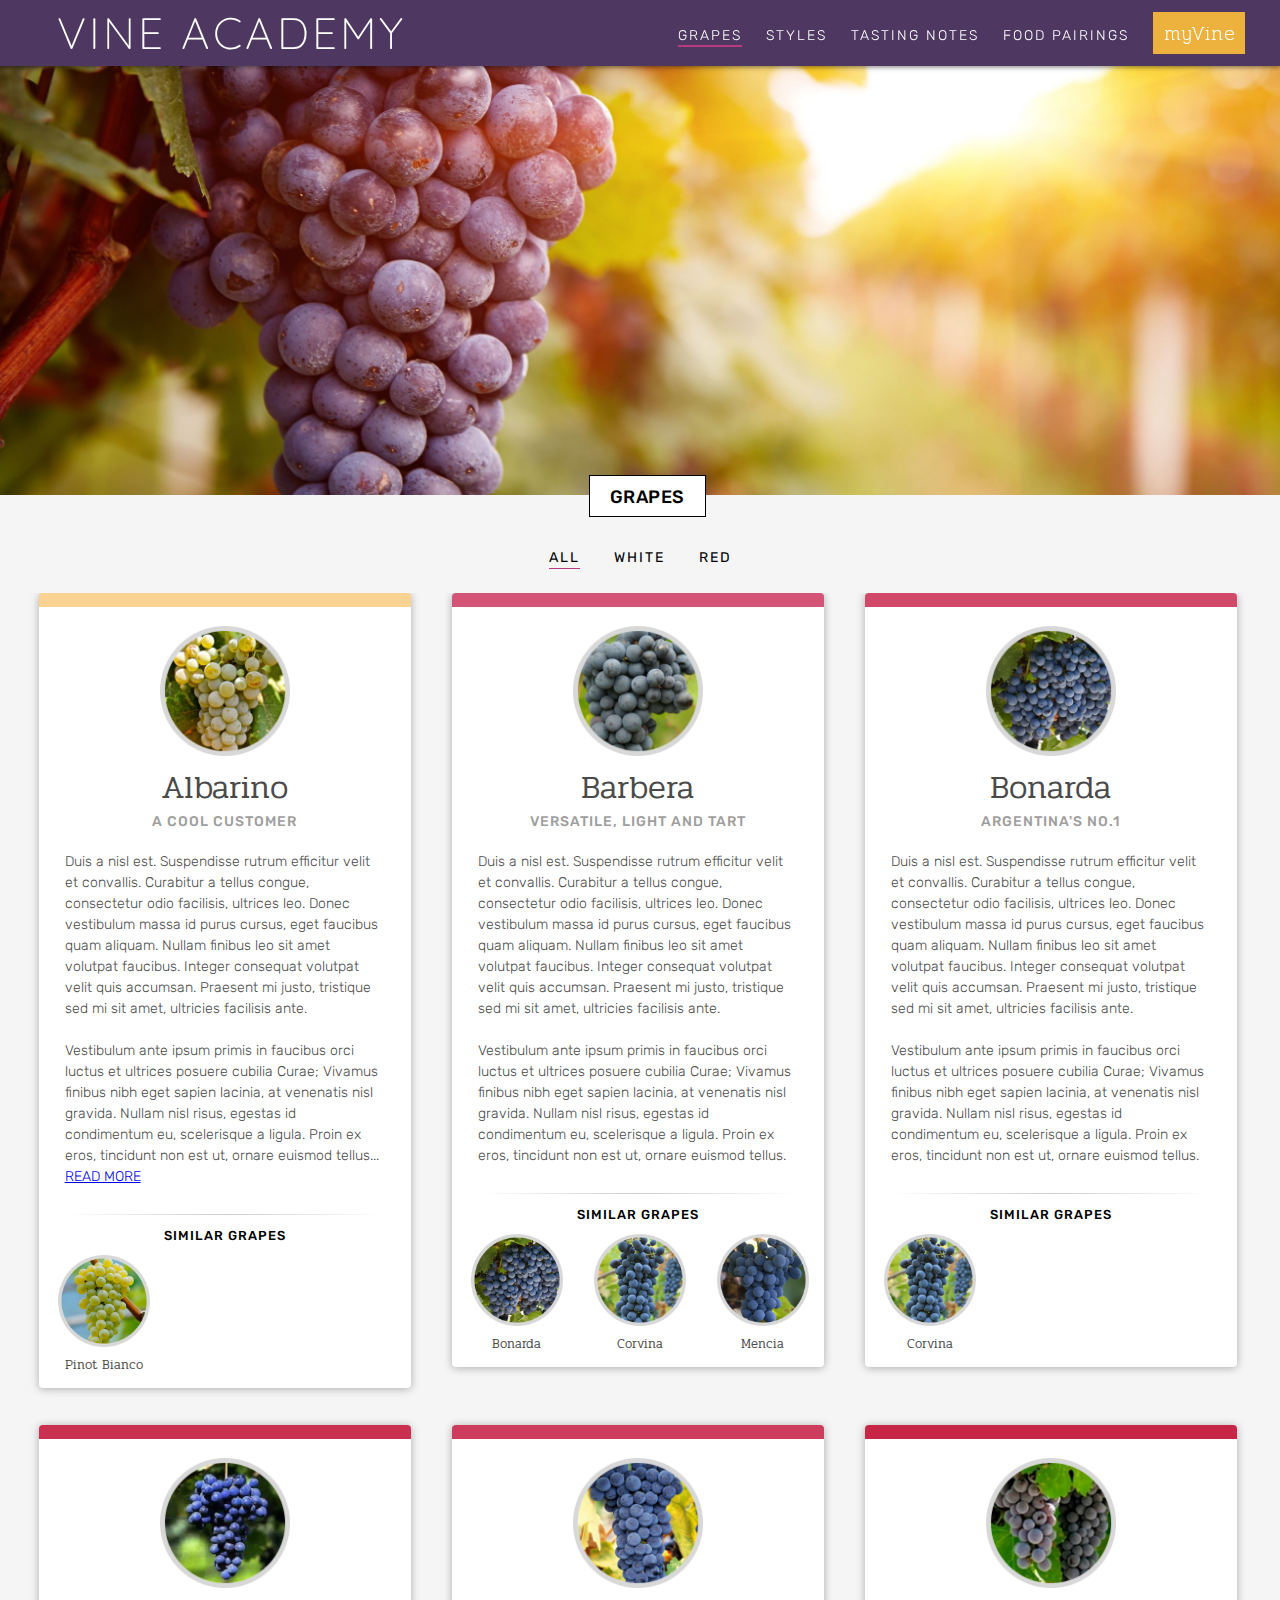
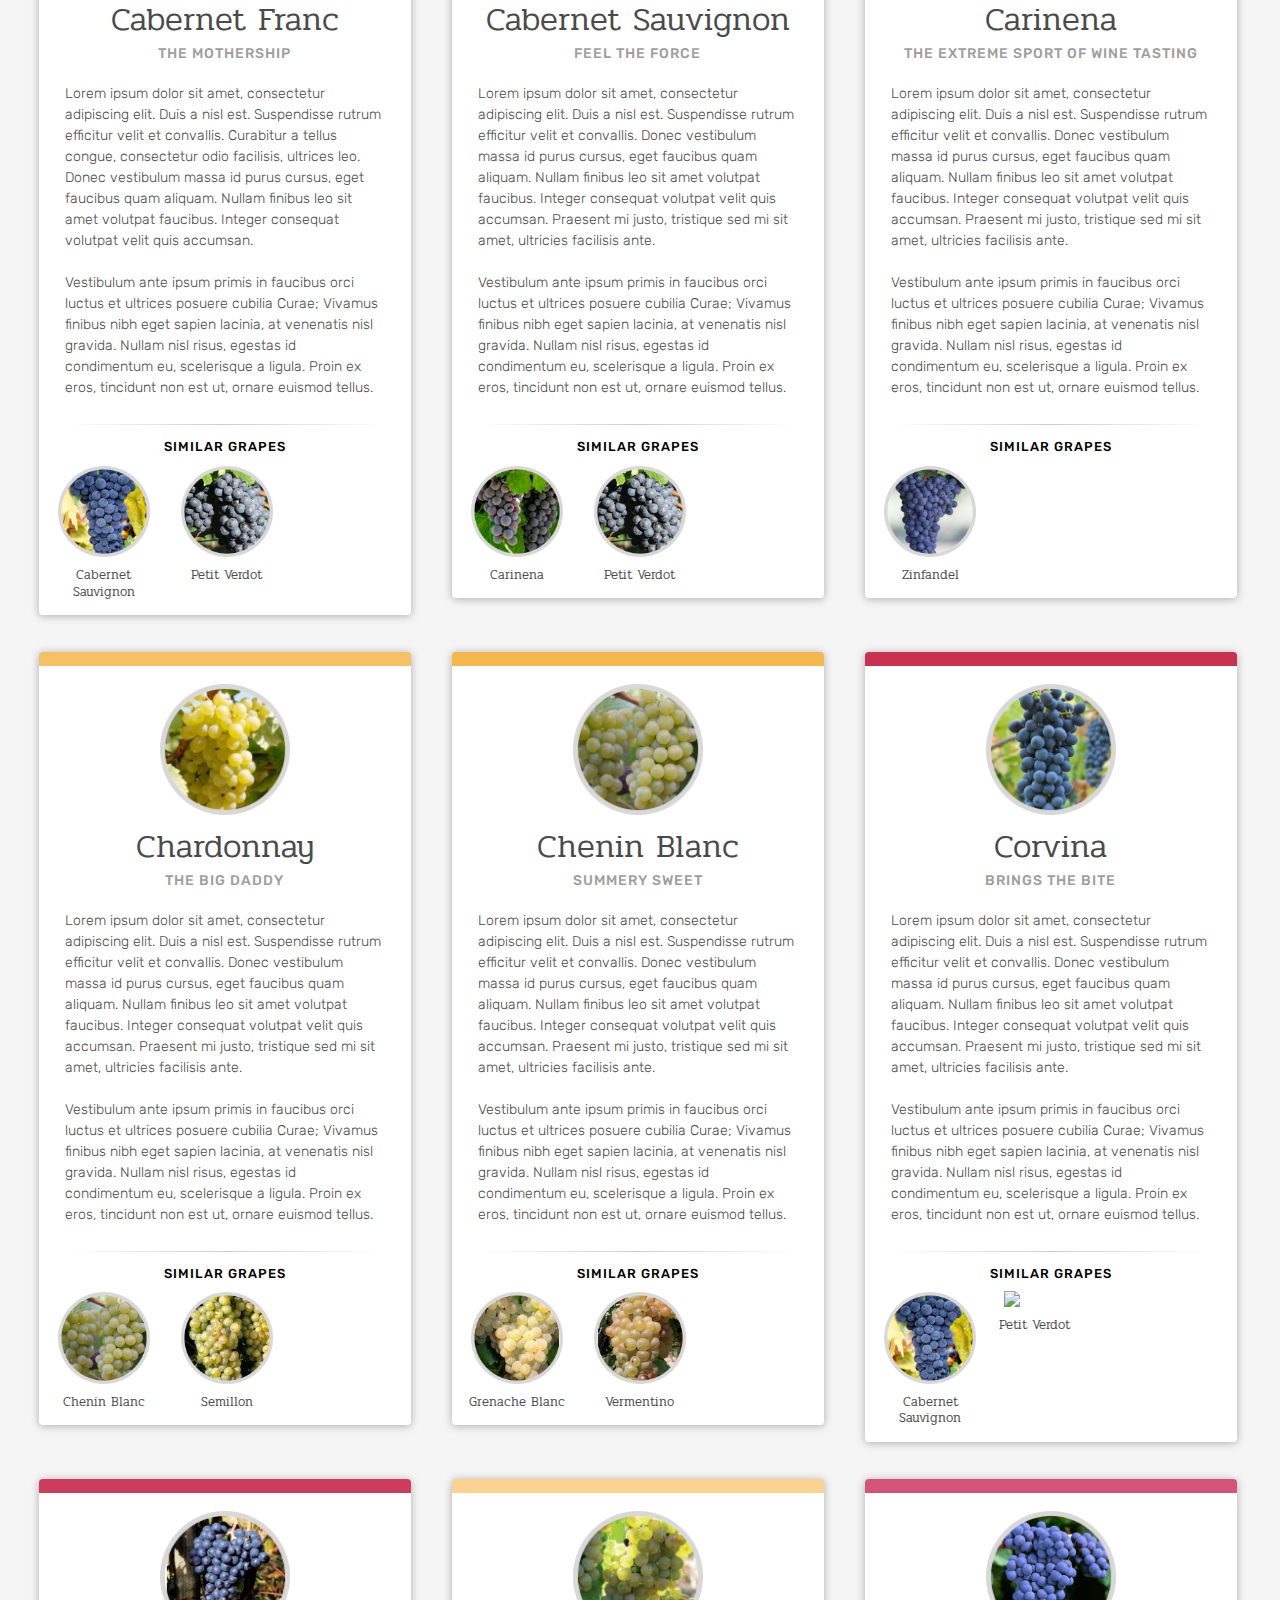
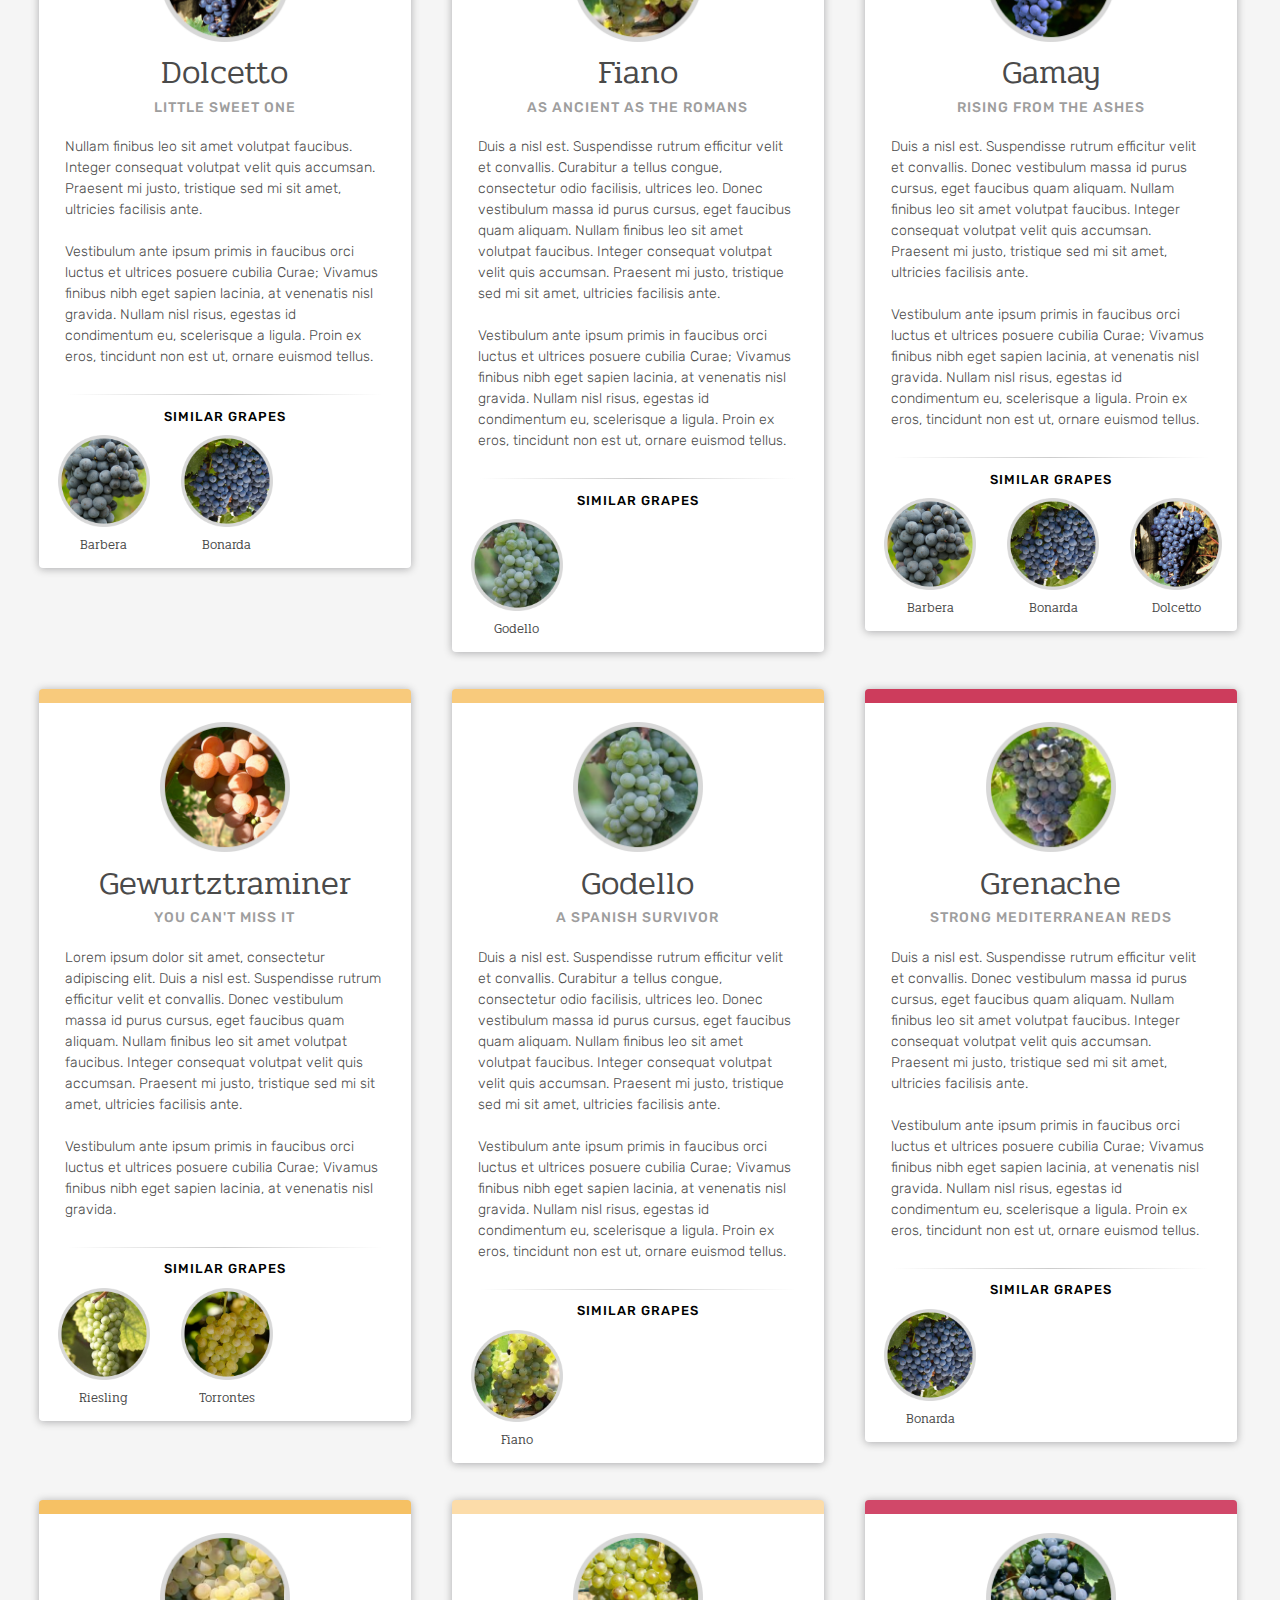
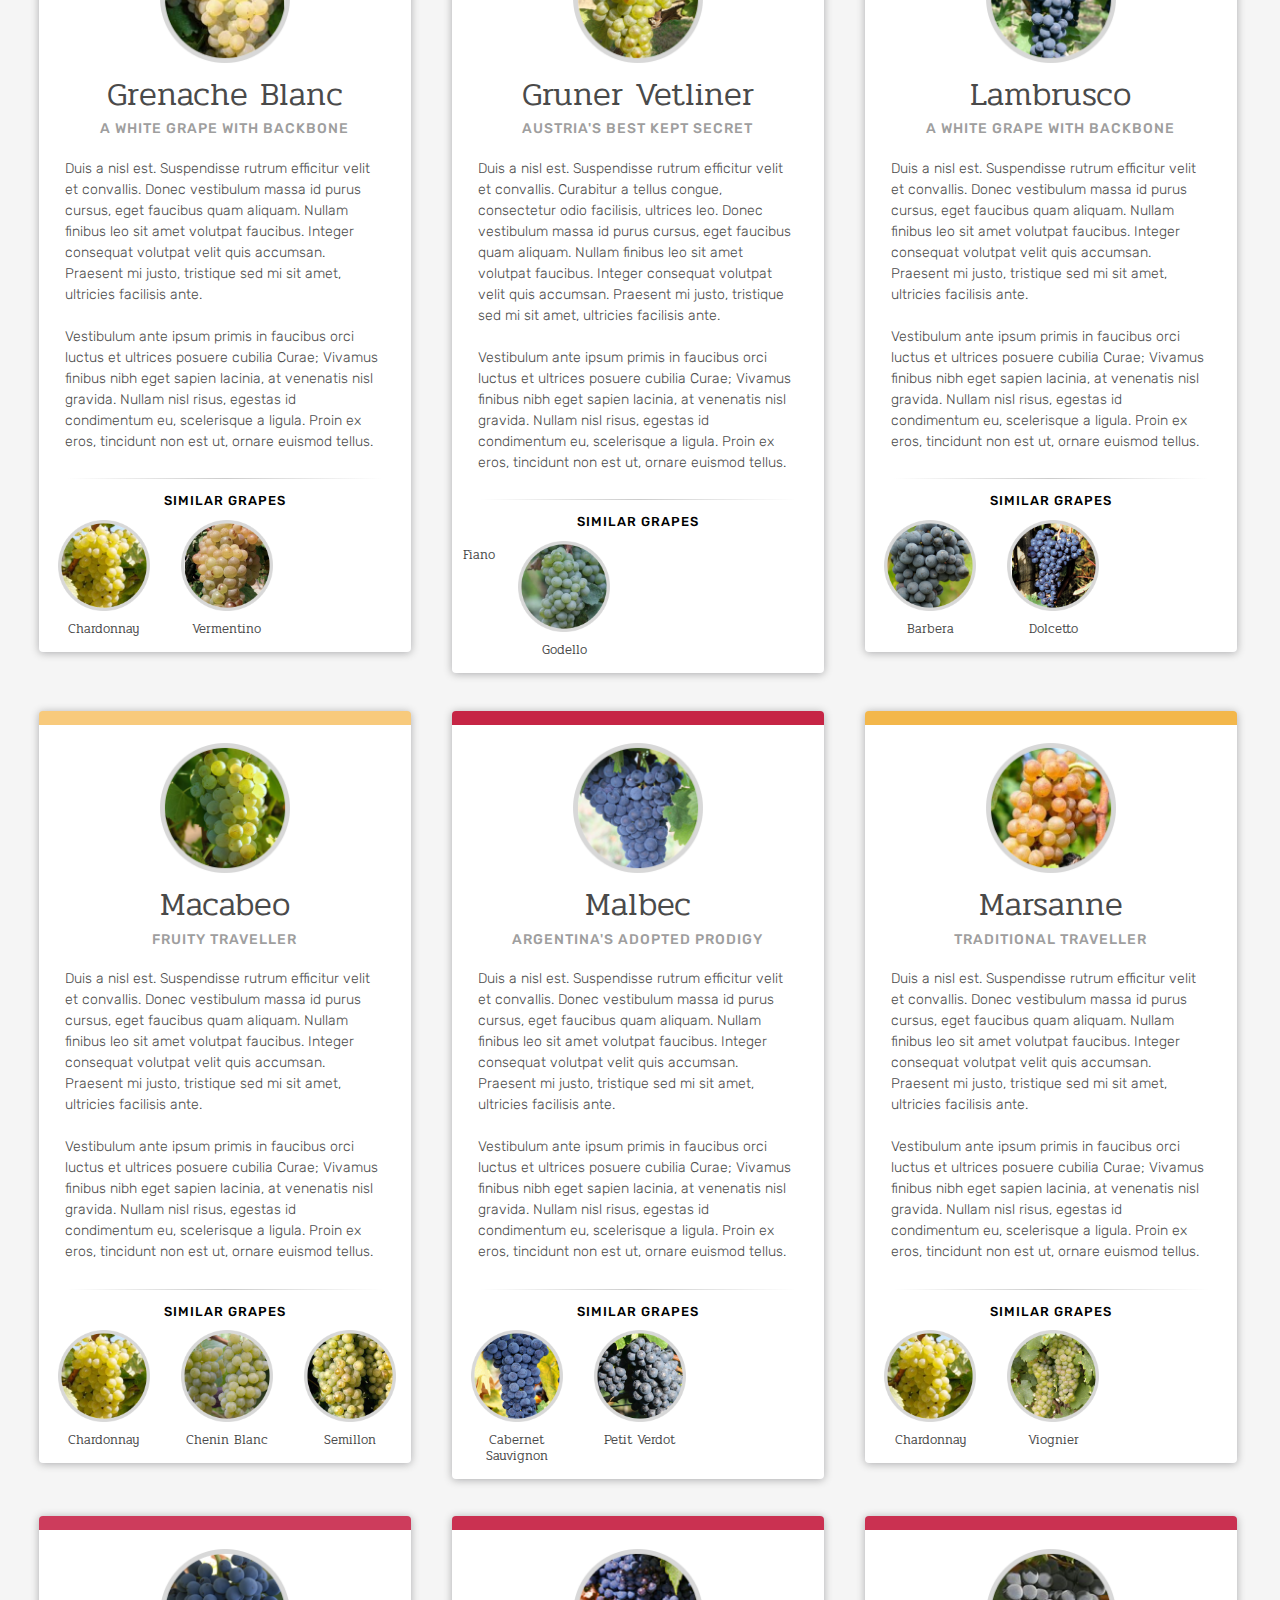
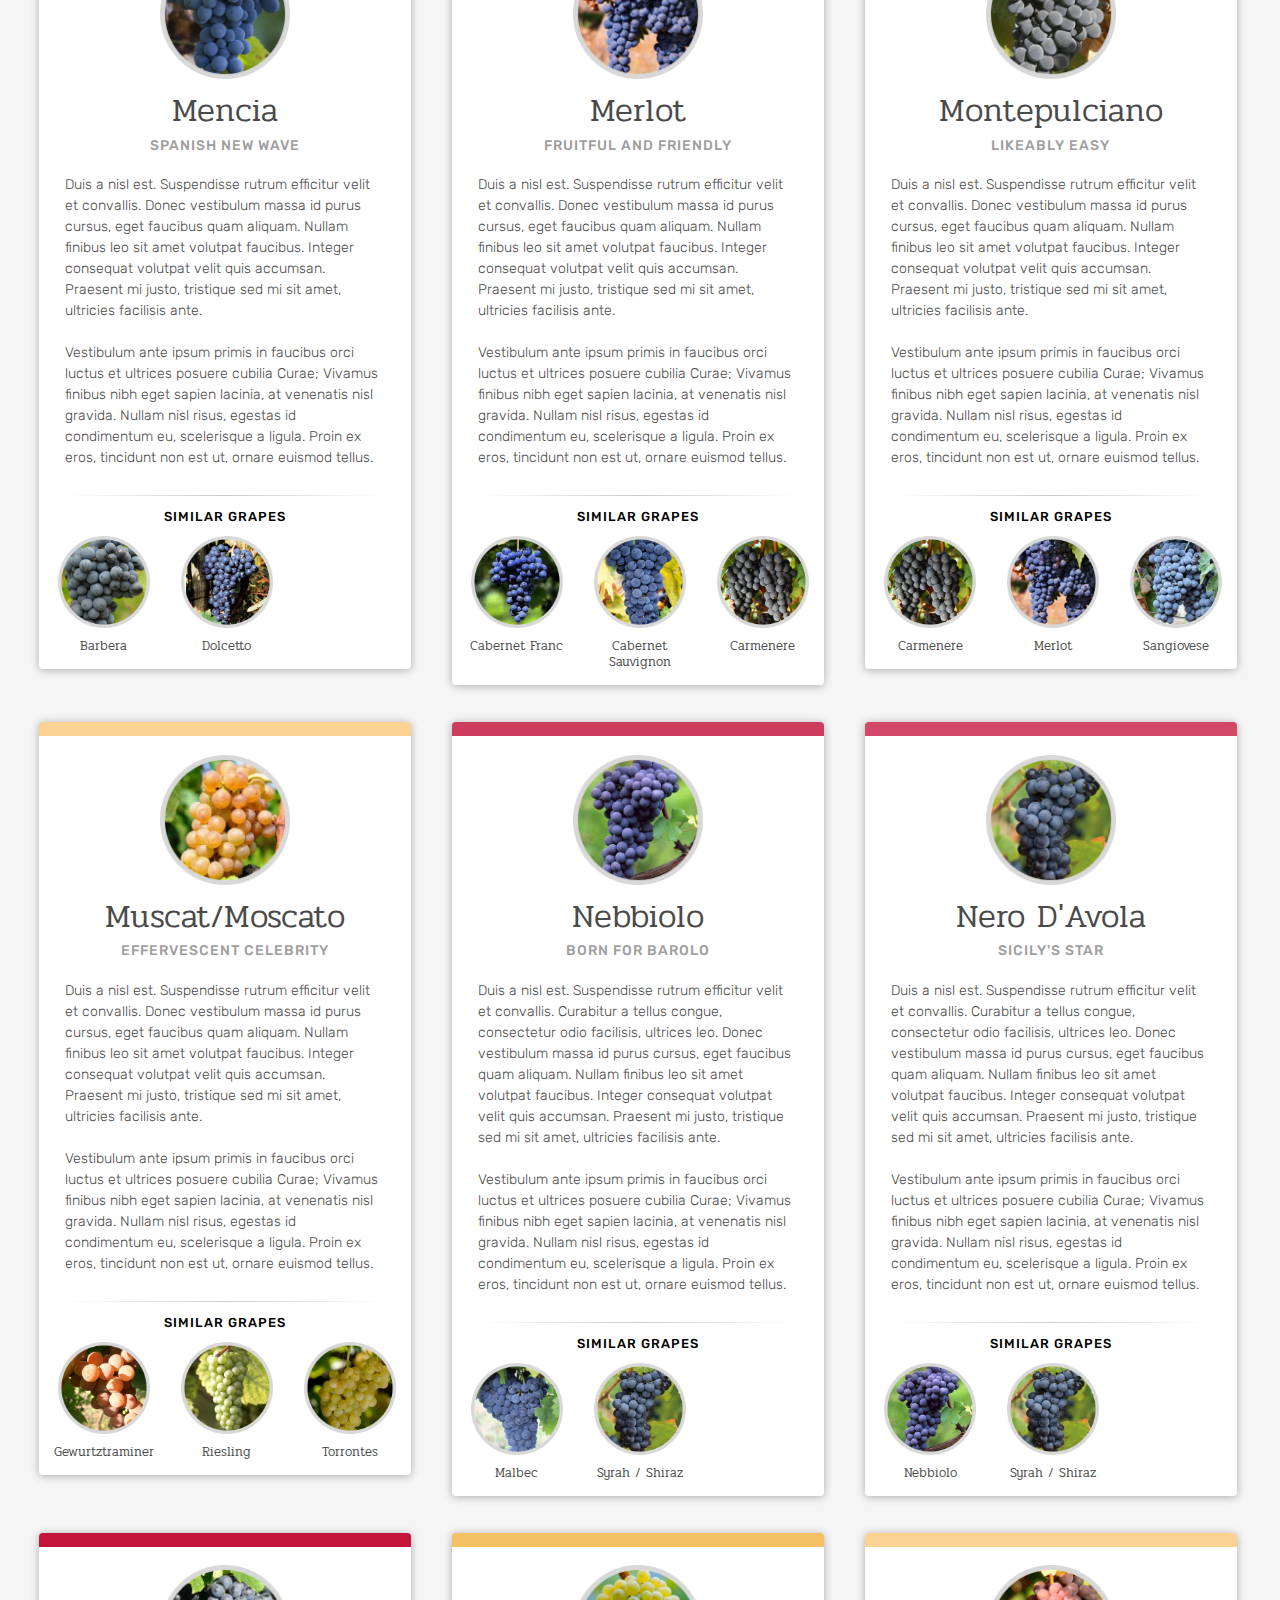
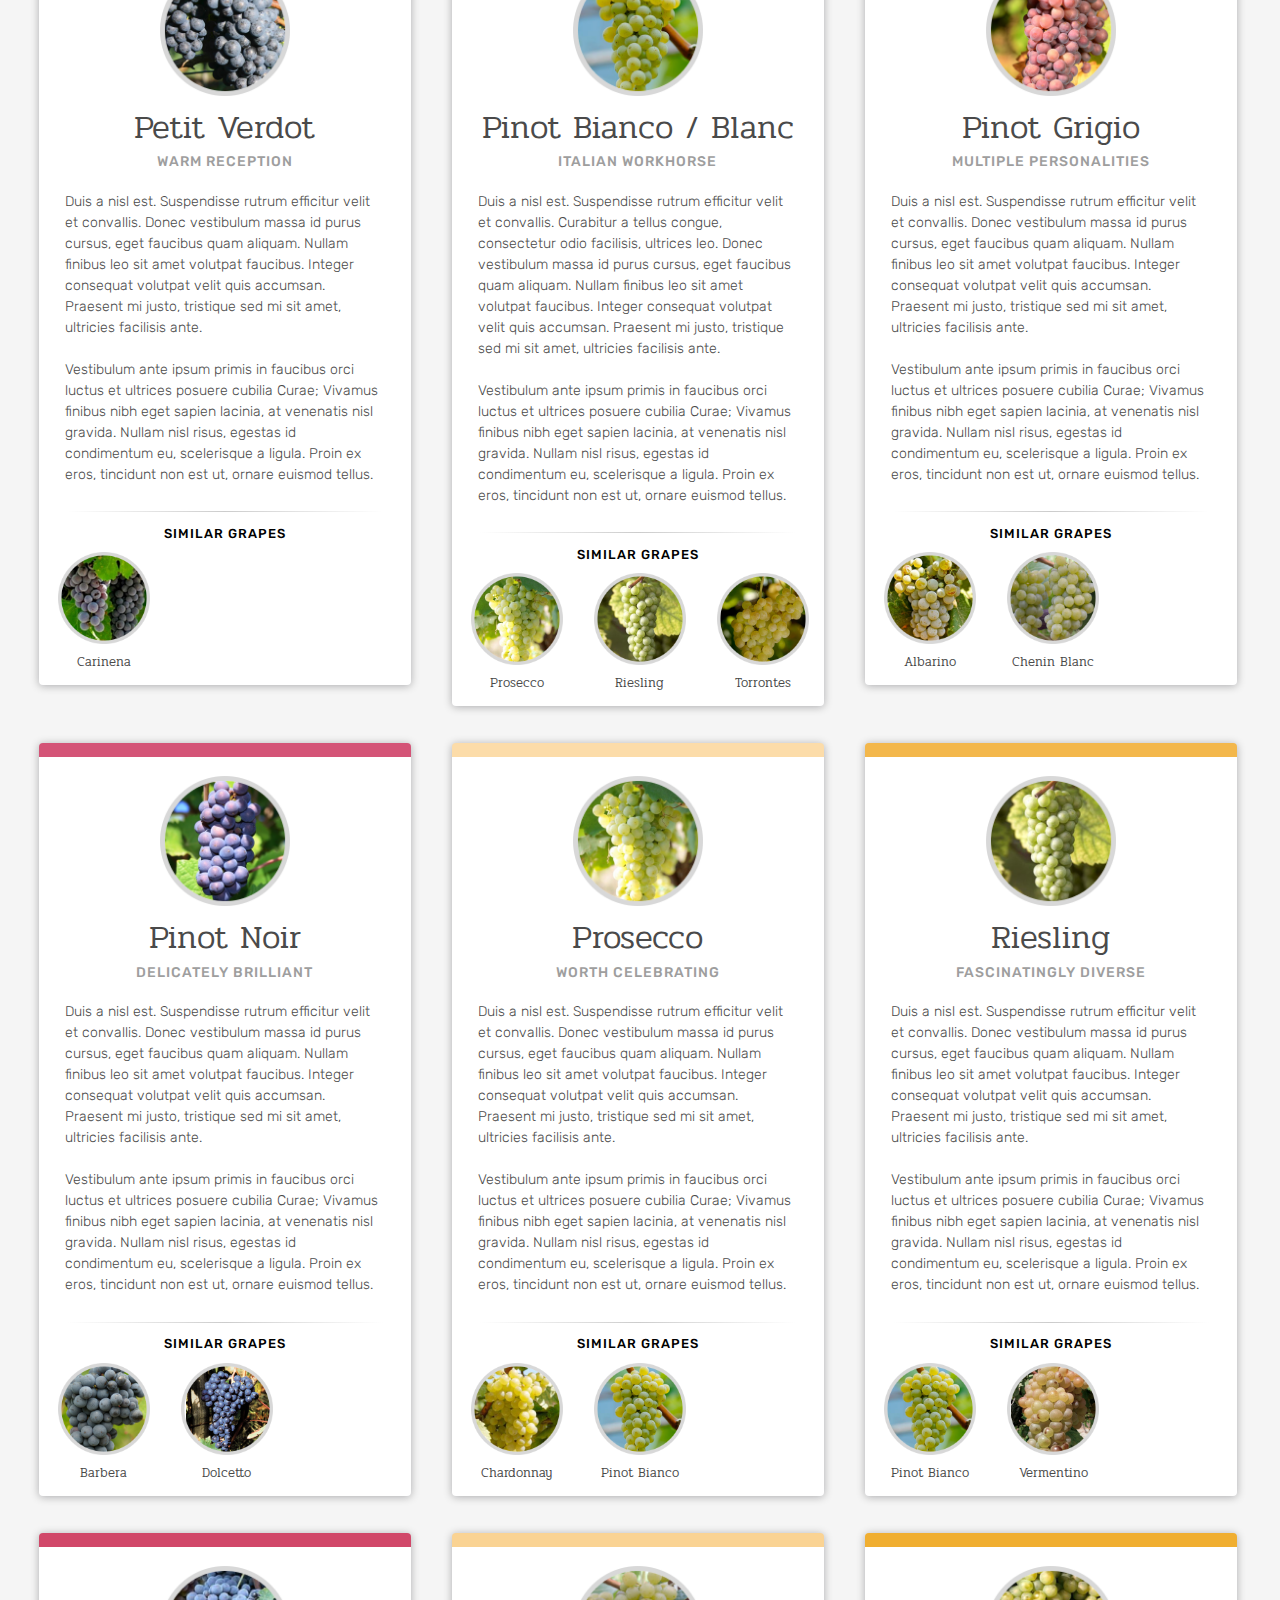
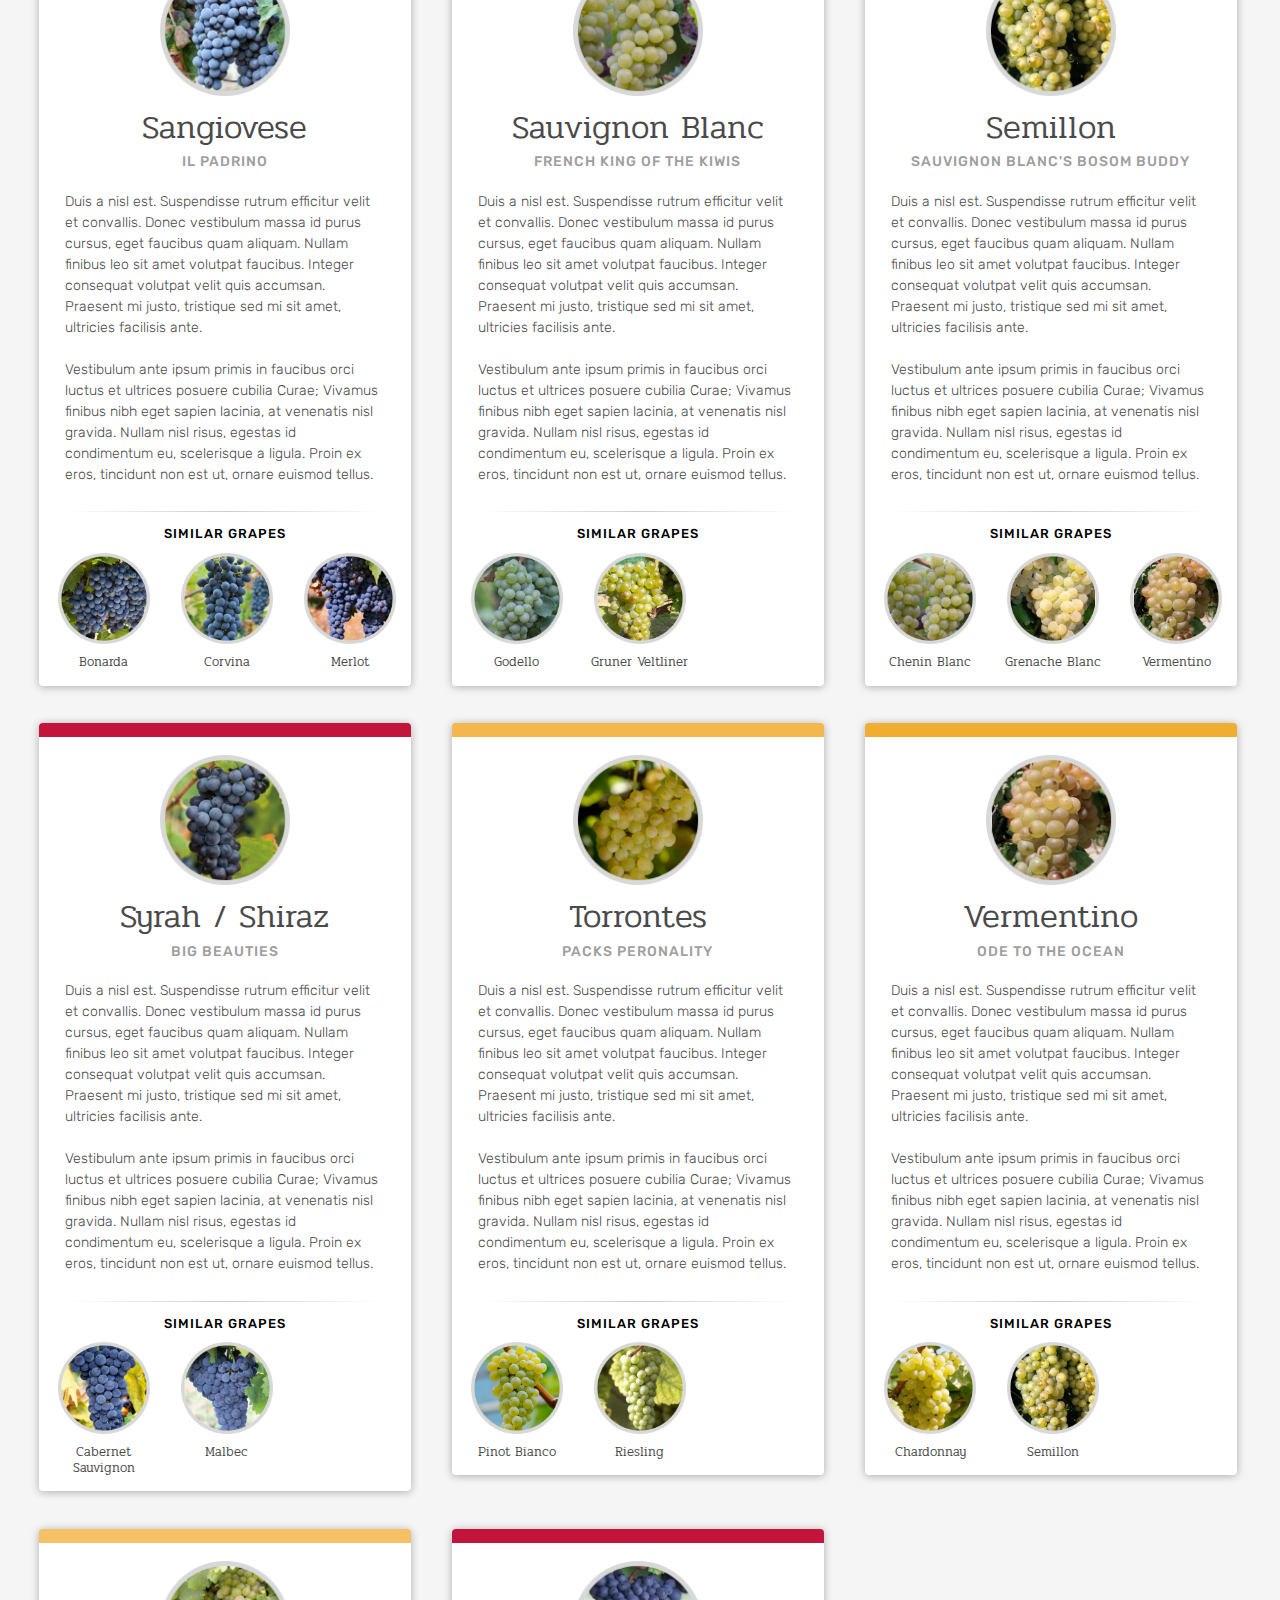
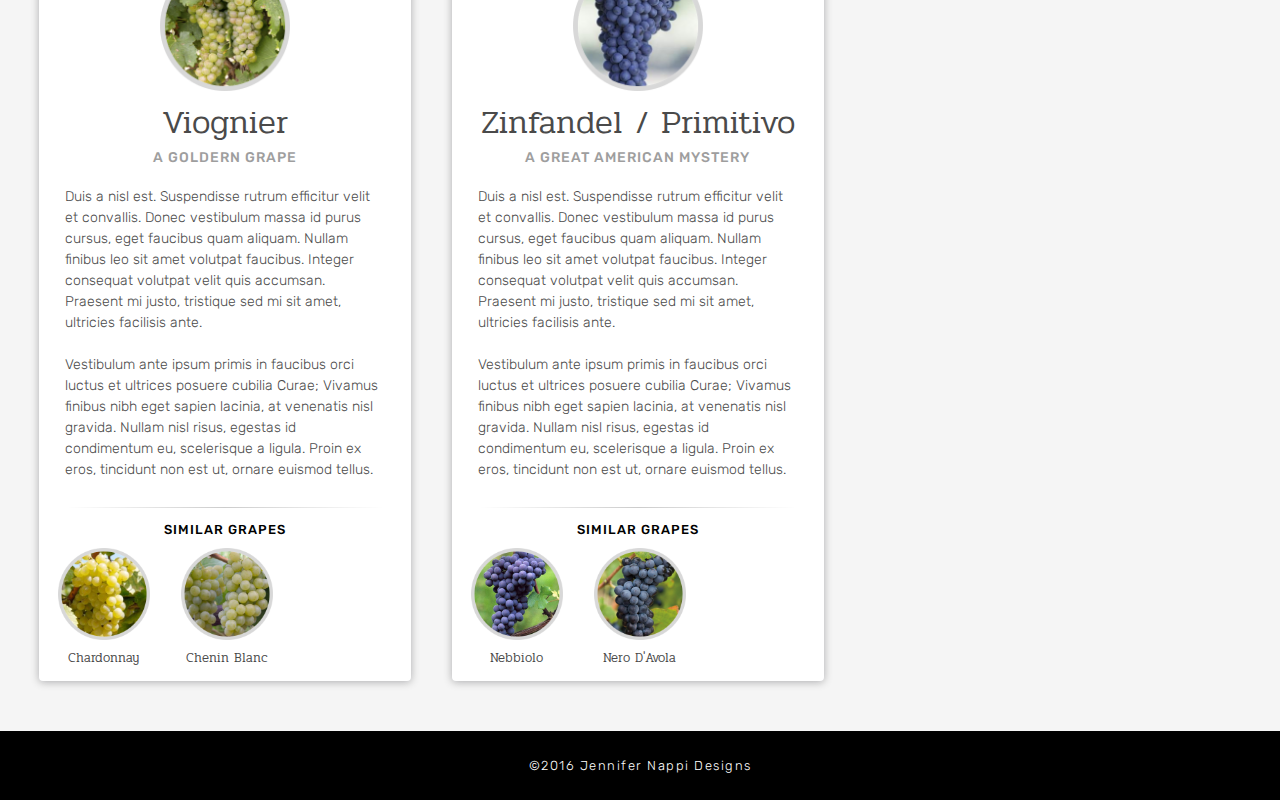
==== commit 4cbf9e17: "updates to copy" ====
--- a/grapes.html
+++ b/grapes.html
@@ -16,7 +16,7 @@
 	<link rel="stylesheet" href="css/animate.css">
 
 	<!-- lightbox stylesheet -->
-	<link href="css/featherlight.min.css" type="text/css" rel="stylesheet" />
+	<link href="css/featherlight.css" type="text/css" rel="stylesheet" />
 
 </head>
 
@@ -95,7 +95,7 @@
 						</div>
 					</div><!-- albarino -->
 
-					<div id="mylightbox">
+					<div id="mylightbox" class="lightbox">
 						<h2>Albarino</h2>
 						<h3>A Cool Customer</h3>
 						<p>Duis a nisl est. Suspendisse rutrum efficitur velit et convallis. Curabitur a tellus congue, consectetur odio facilisis, ultrices leo. Donec vestibulum massa id purus cursus, eget faucibus quam aliquam. Nullam finibus leo sit amet volutpat faucibus. Integer consequat volutpat velit quis accumsan. Praesent mi justo, tristique sed mi sit amet, ultricies facilisis ante.<br><br>Vestibulum ante ipsum primis in faucibus orci luctus et ultrices posuere cubilia Curae; Vivamus finibus nibh eget sapien lacinia, at venenatis nisl gravida. Nullam nisl risus, egestas id condimentum eu, scelerisque a ligula. Proin ex eros, tincidunt non est ut, ornare euismod tellus.
--- a/css/styles.css
+++ b/css/styles.css
@@ -614,7 +614,7 @@
 }
 
 #appCopy {
-	max-width: 65%;
+	max-width: 63%;
     margin-left: 7%;
 }
 
@@ -819,7 +819,15 @@
 	    padding: 3% 4% 4% 0;
 	}
 
-
+  /* section titles */
+	.sectionTitleBox {
+		max-width: 150px;
+		margin: 5px auto;
+	}
+
+	.sectionTitleBox h5 {
+		font-size: 15px;
+	}
 
   /* tasting wine touts */
 	.tout {
@@ -915,7 +923,7 @@
   /* pairing touts */
 	.pairingTout h2 {
 		font-size: 36px;
-		padding: 20% 0;
+		padding: 15% 0;
 		background-color: rgba(0, 0, 0, .5);
 	}
 	.pairingTout .dek {
--- a/css/styles_grapes.css
+++ b/css/styles_grapes.css
@@ -406,8 +406,8 @@
 
 
 /* LIGHTBOX */
-#mylightbox {
-	visibility: 0;
+.lightbox {
+	display: none;
 }
 
 
--- a/css/featherlight.css
+++ b/css/featherlight.css
@@ -0,0 +1,133 @@
+/**
+ * Featherlight – ultra slim jQuery lightbox
+ * Version 1.5.0 - http://noelboss.github.io/featherlight/
+ *
+ * Copyright 2016, Noël Raoul Bossart (http://www.noelboss.com)
+ * MIT Licensed.
+**/
+@media all {
+	.featherlight {
+		display: none;
+
+		/* dimensions: spanning the background from edge to edge */
+		position:fixed;
+		top: 0; right: 0; bottom: 0; left: 0;
+		z-index: 2147483647; /* z-index needs to be >= elements on the site. */
+
+		/* position: centering content */
+		text-align: center;
+
+		/* insures that the ::before pseudo element doesn't force wrap with fixed width content; */
+		white-space: nowrap;
+
+		/* styling */
+		cursor: pointer;
+		background: #333;
+		/* IE8 "hack" for nested featherlights */
+		background: rgba(0, 0, 0, 0);
+	}
+
+	/* support for nested featherlights. Does not work in IE8 (use JS to fix) */
+	.featherlight:last-of-type {
+		background: rgba(0, 0, 0, 0.8);
+	}
+
+	.featherlight:before {
+		/* position: trick to center content vertically */
+		content: '';
+		display: inline-block;
+		height: 100%;
+		vertical-align: middle;
+		margin-right: -0.25em;
+	}
+
+	.featherlight .featherlight-content {
+		/* make content container for positioned elements (close button) */
+		position: relative;
+
+		/* position: centering vertical and horizontal */
+		text-align: left;
+		vertical-align: middle;
+		display: inline-block;
+
+		/* dimensions: cut off images */
+		overflow: auto;
+		padding: 25px 25px 0;
+		border-bottom: 25px solid transparent;
+
+		/* dimensions: handling large content */
+		margin-left: 5%;
+		margin-right: 5%;
+		max-height: 95%;
+
+		/* styling */
+		background: #fff;
+		cursor: auto;
+
+		/* reset white-space wrapping */
+		white-space: normal;
+	}
+
+	/* contains the content */
+	.featherlight .featherlight-inner {
+		/* make sure its visible */
+		display: block;
+	}
+
+	.featherlight .featherlight-close-icon {
+		/* position: centering vertical and horizontal */
+		position: absolute;
+		z-index: 9999;
+		top: 0;
+		right: 0;
+
+		/* dimensions: 25px x 25px */
+		line-height: 25px;
+		width: 25px;
+
+		/* styling */
+		cursor: pointer;
+		text-align: center;
+		font-family: Arial, sans-serif;
+		background: #fff; /* Set the background in case it overlaps the content */
+		background: rgba(255, 255, 255, 0.3);
+		color: #000;
+	}
+
+
+	.featherlight .featherlight-image {
+		/* styling */
+		width: 100%;
+	}
+
+
+	.featherlight-iframe .featherlight-content {
+		/* removed the border for image croping since iframe is edge to edge */
+		border-bottom: 0;
+		padding: 0;
+	}
+
+	.featherlight iframe {
+		/* styling */
+		border: none;
+	}
+
+	.featherlight * { /* See https://github.com/noelboss/featherlight/issues/42 */
+		-webkit-box-sizing: border-box;
+		-moz-box-sizing: border-box;
+		box-sizing: border-box;
+	}
+}
+
+/* handling phones and small screens */
+@media only screen and (max-width: 1024px) {
+	.featherlight .featherlight-content {
+		/* dimensions: maximize lightbox with for small screens */
+		margin-left: 10px;
+		margin-right: 10px;
+		max-height: 98%;
+
+		padding: 10px 10px 0;
+		border-bottom: 10px solid transparent;
+	}
+}
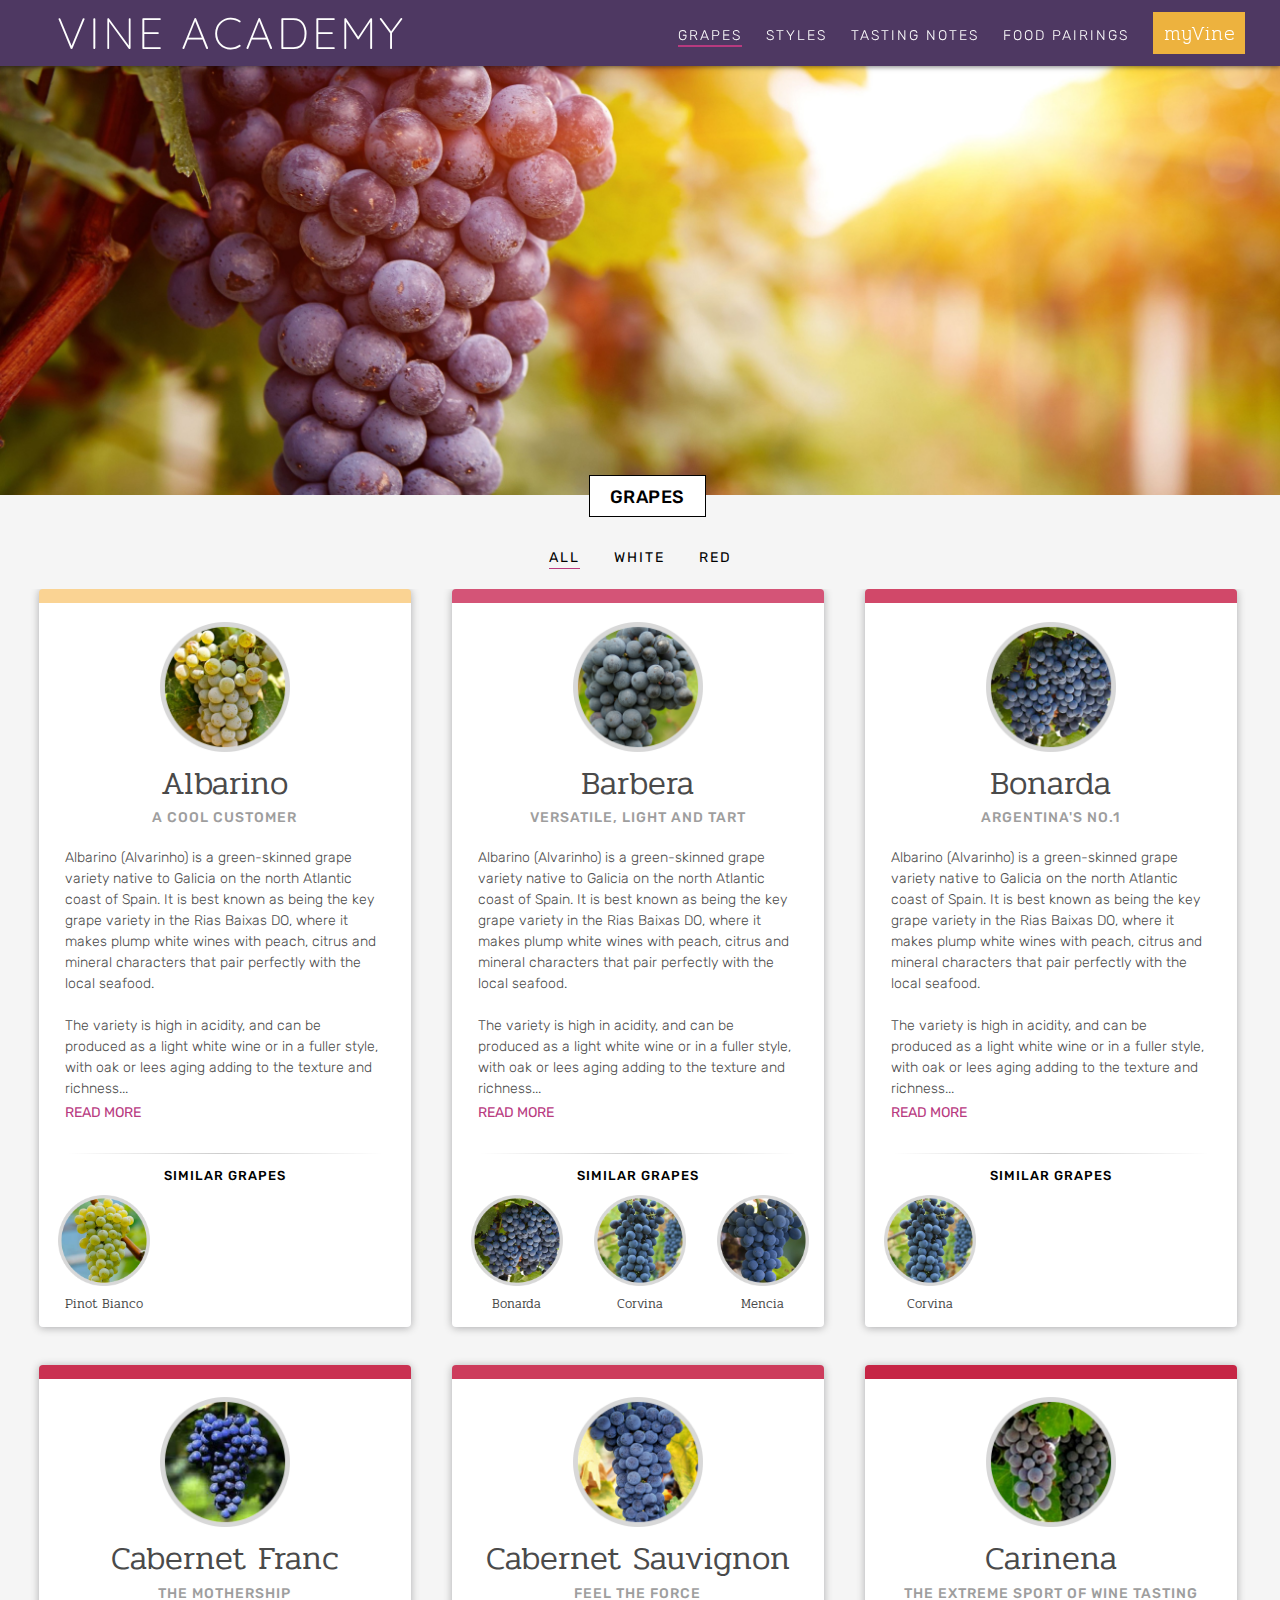
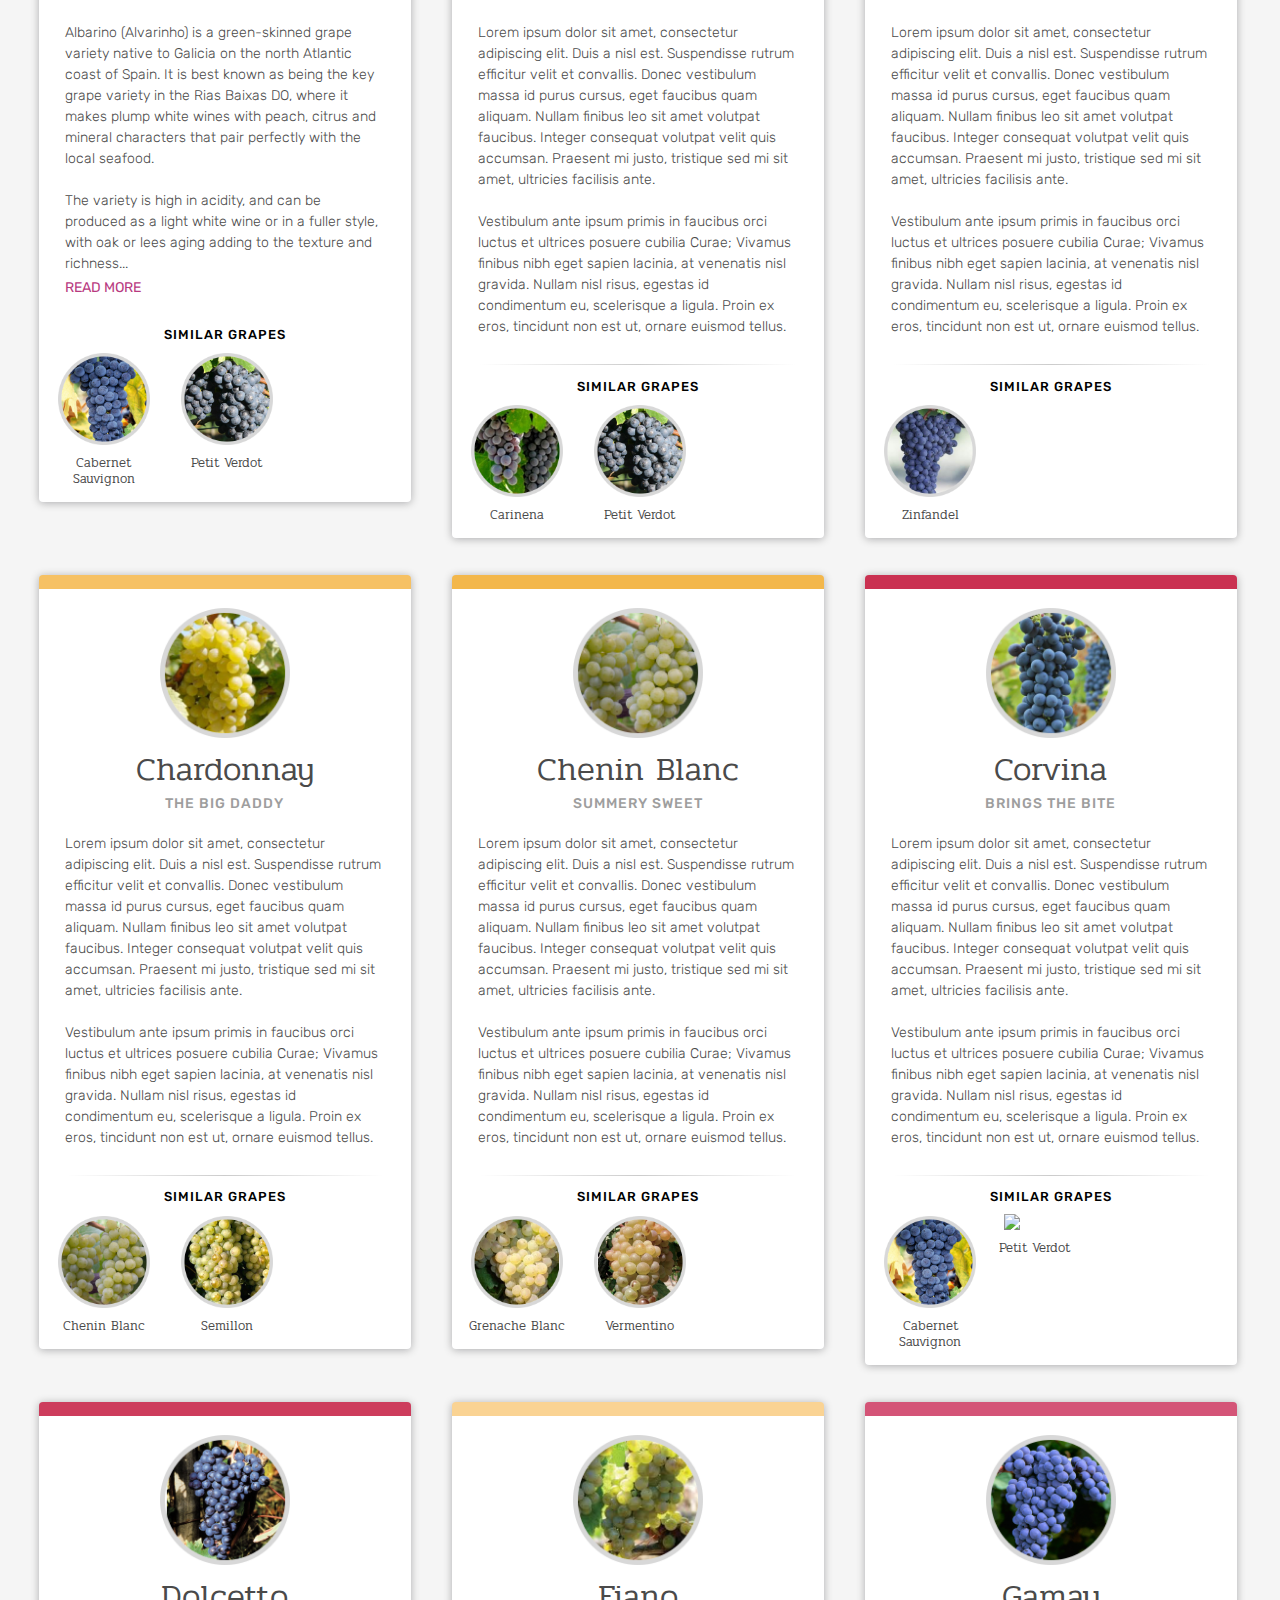
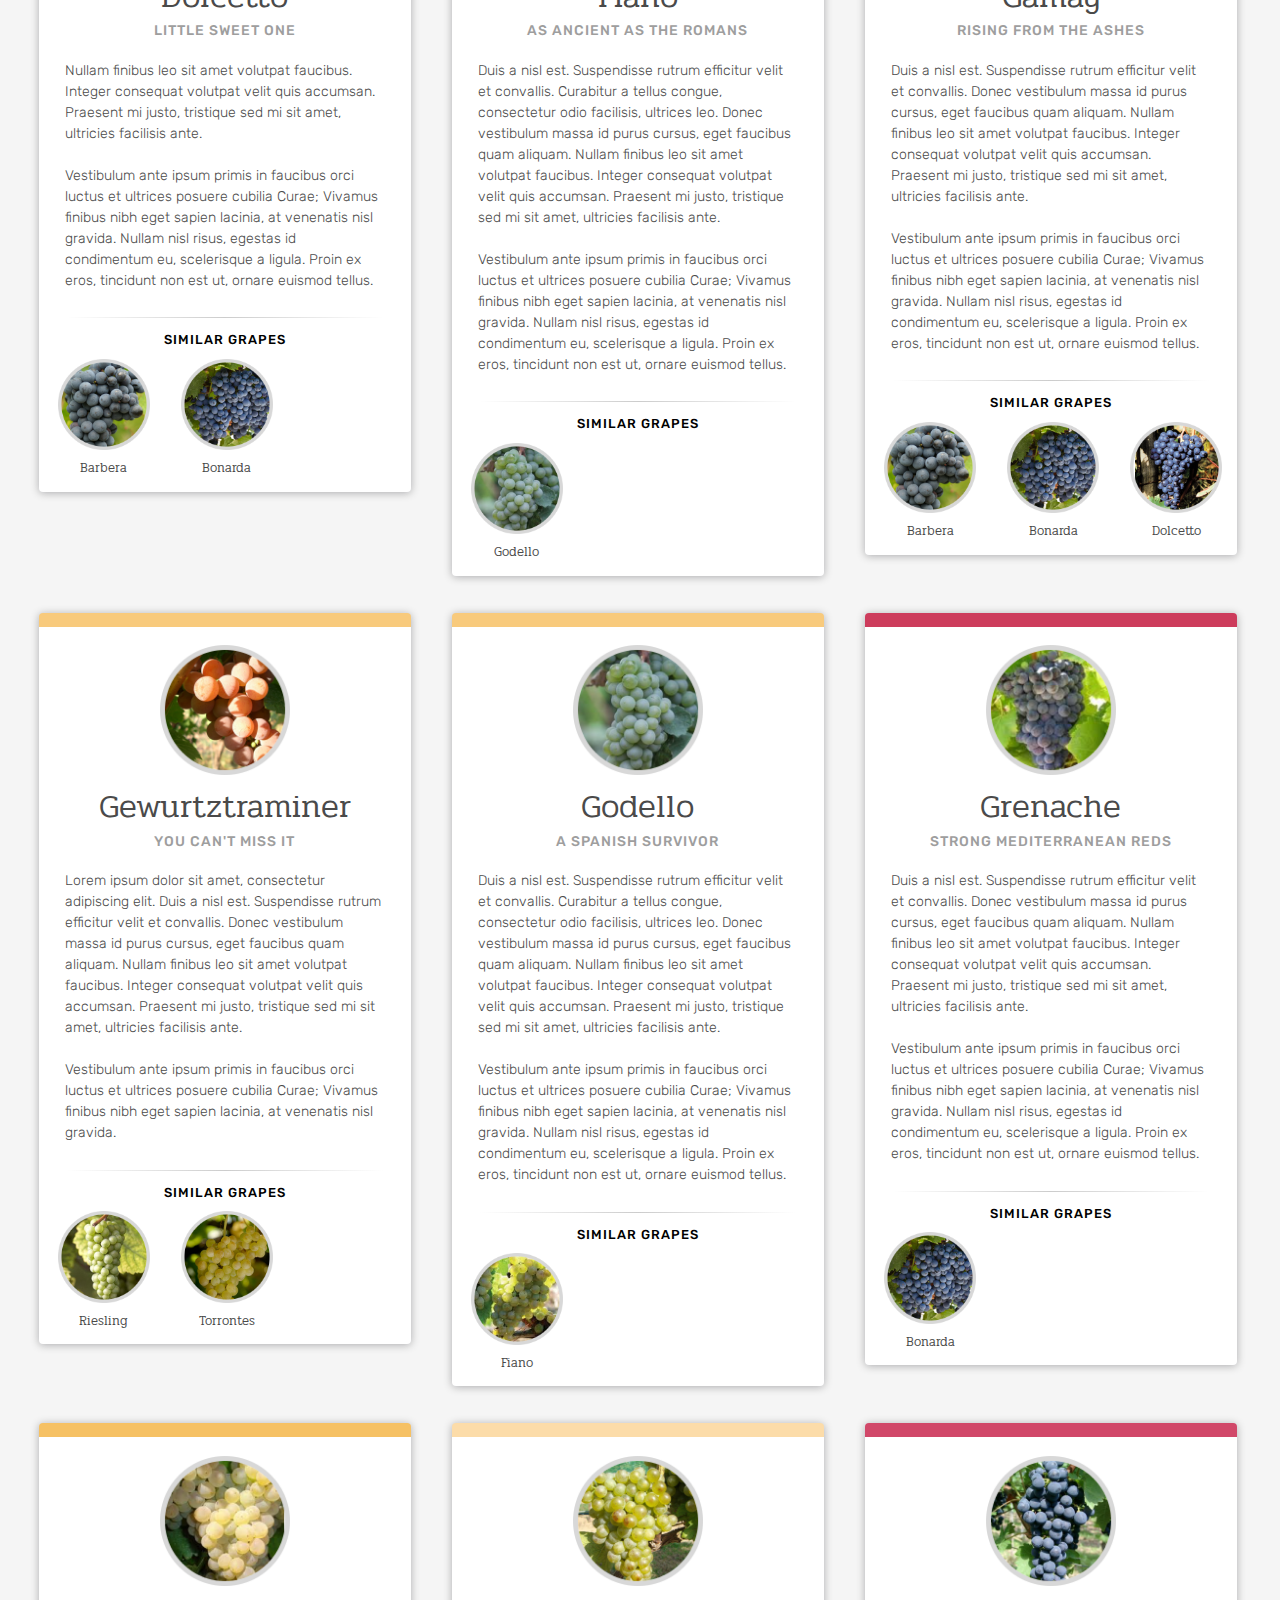
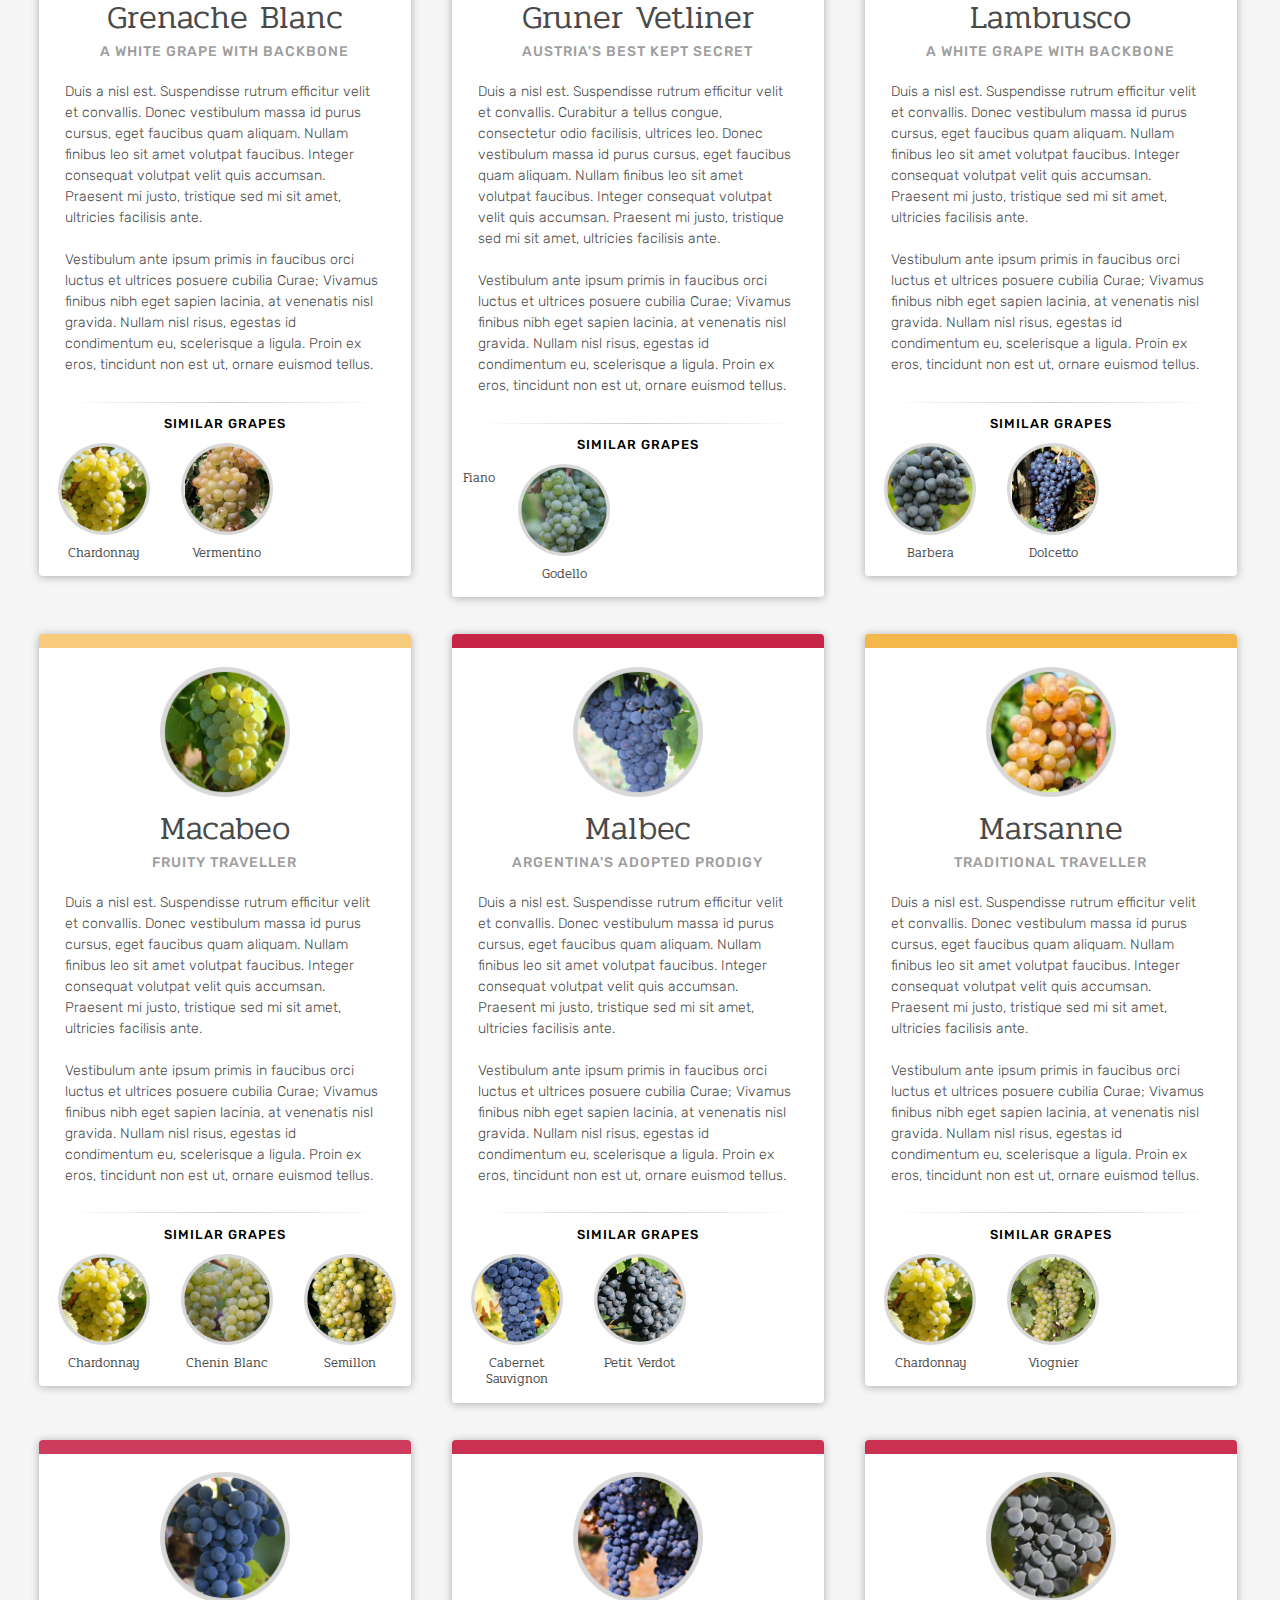
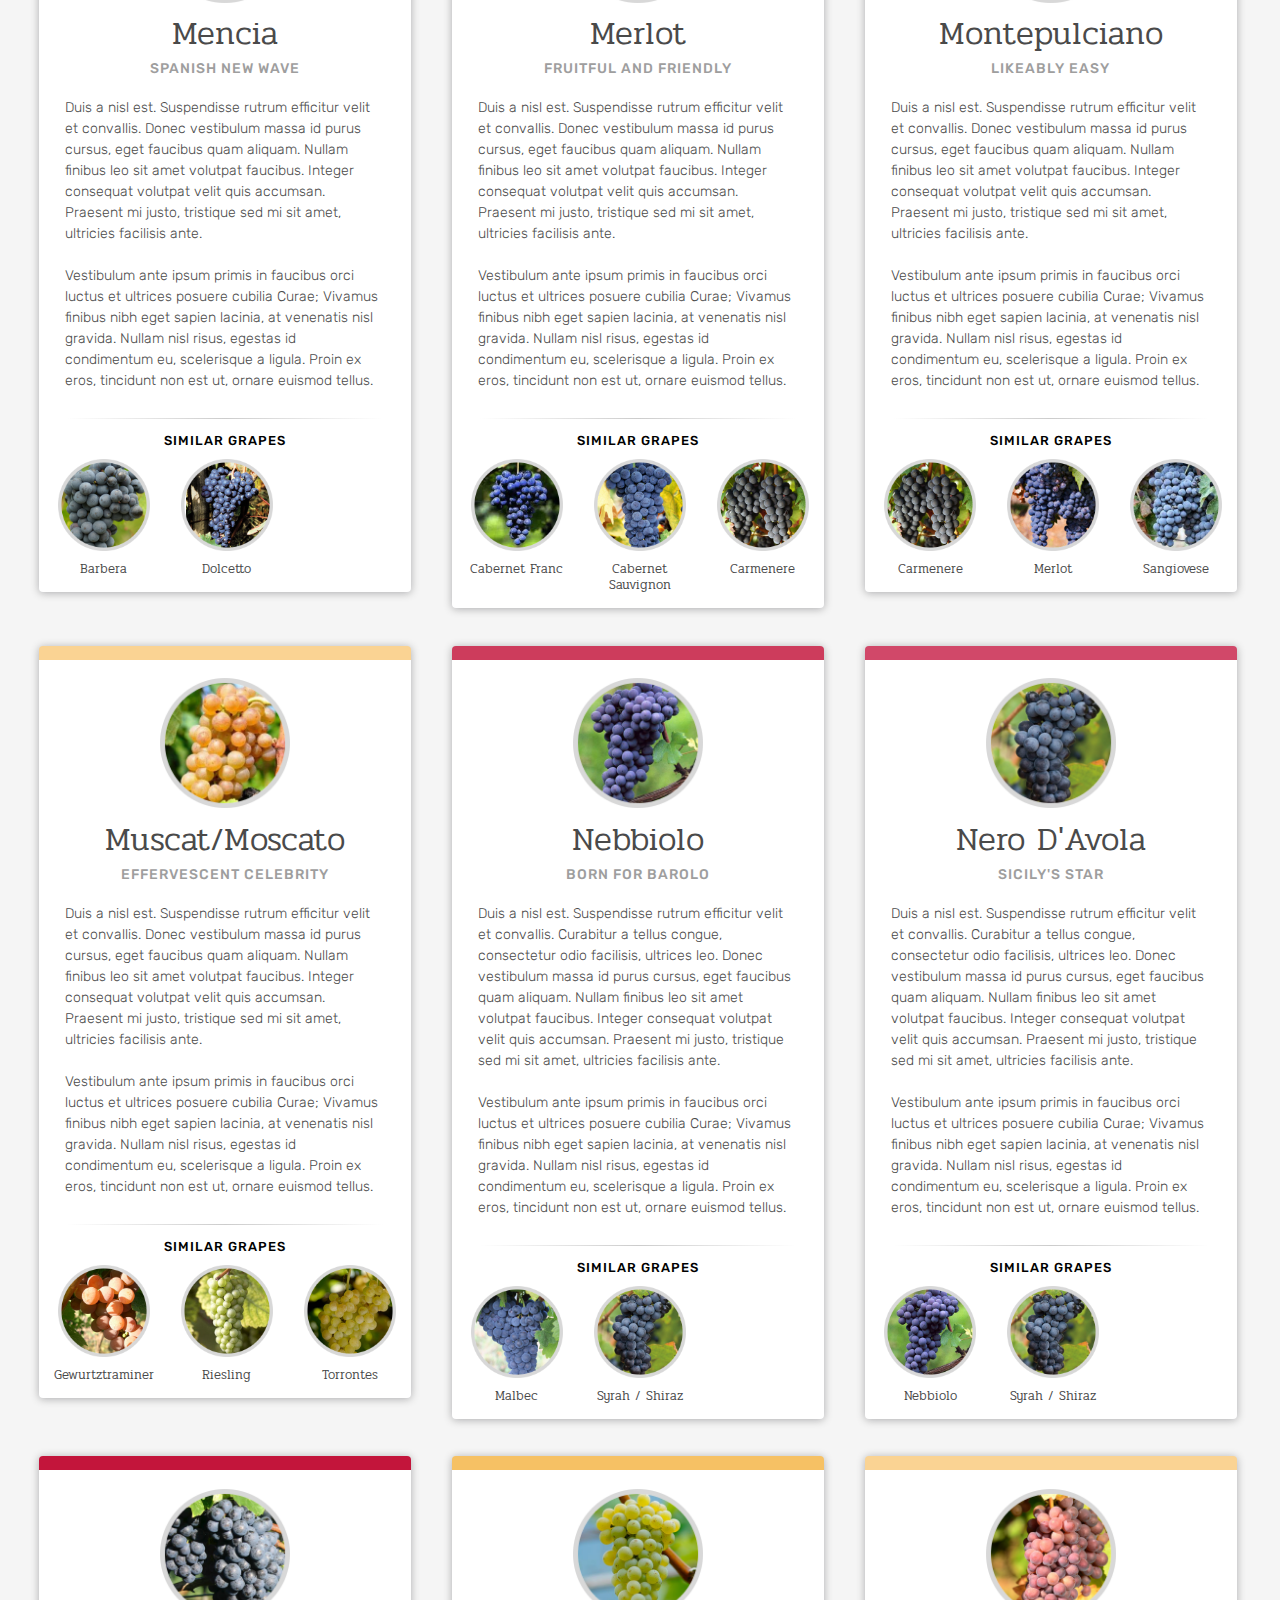
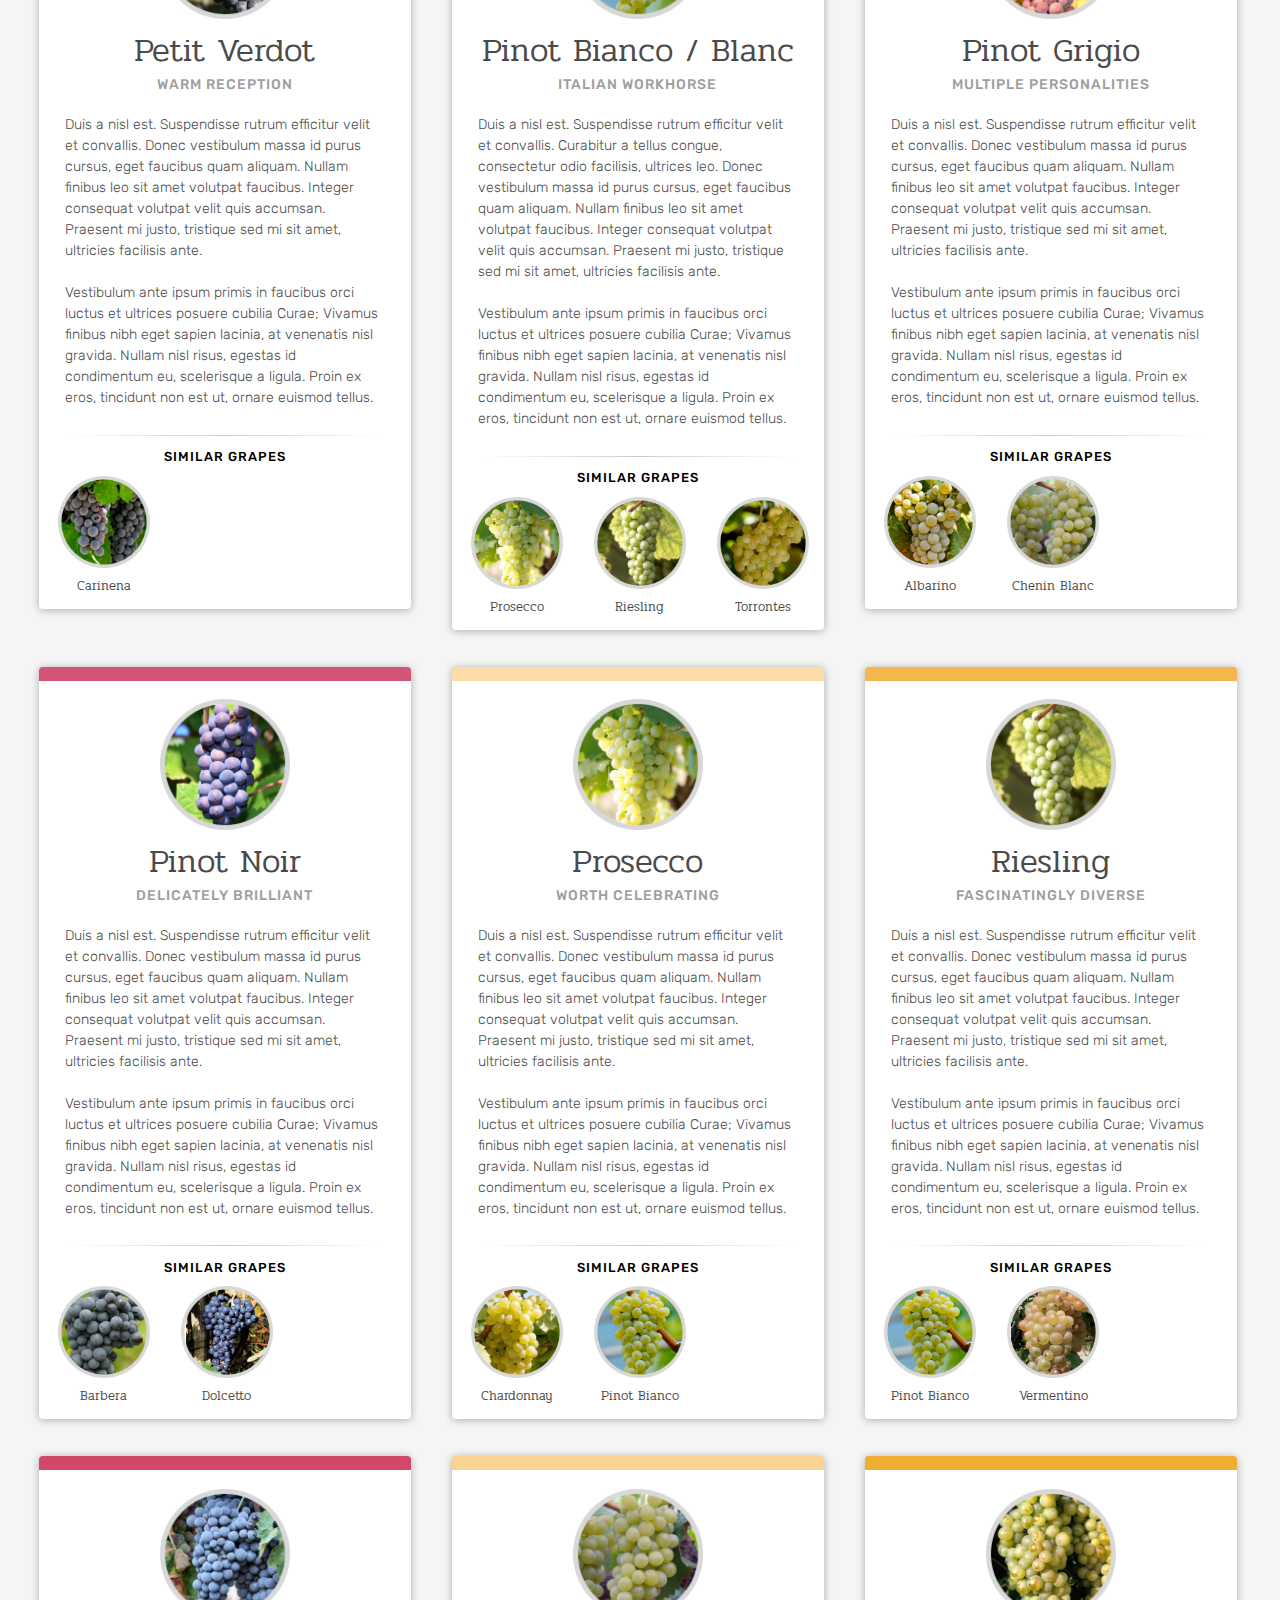
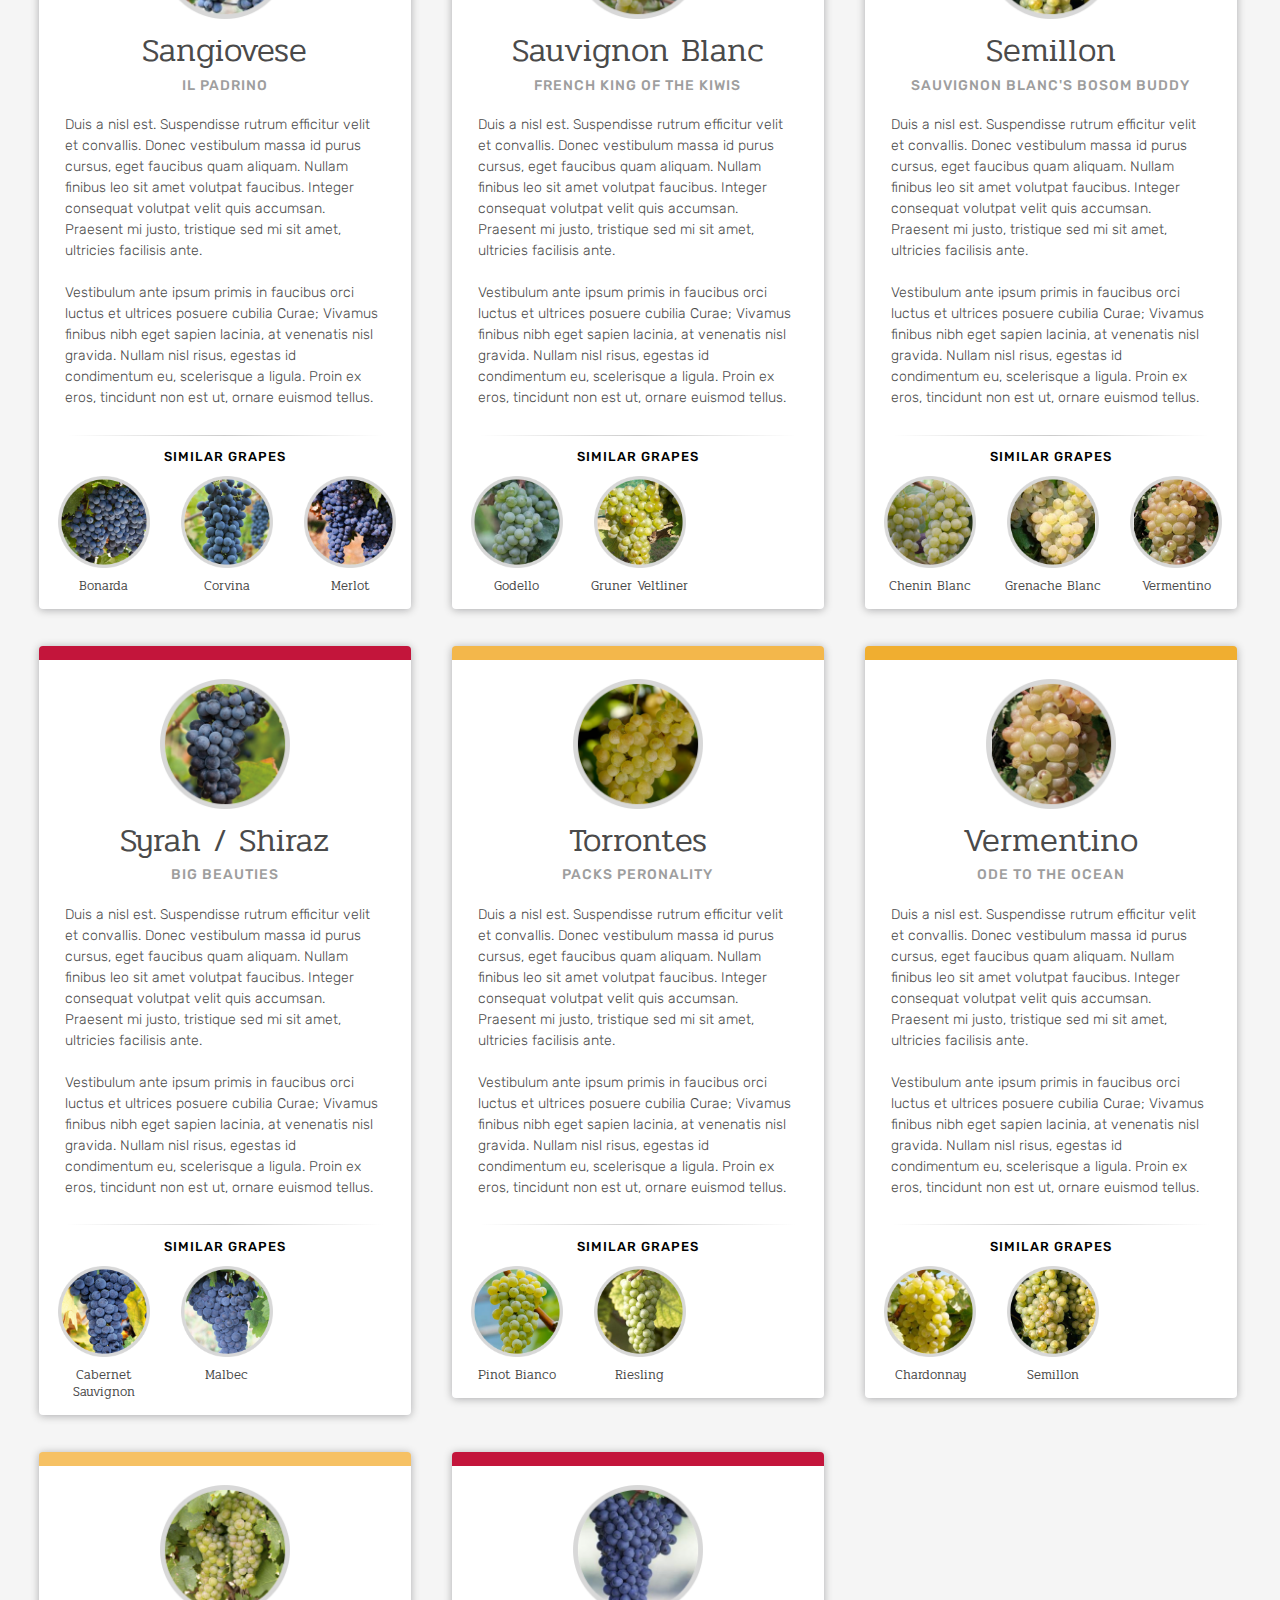
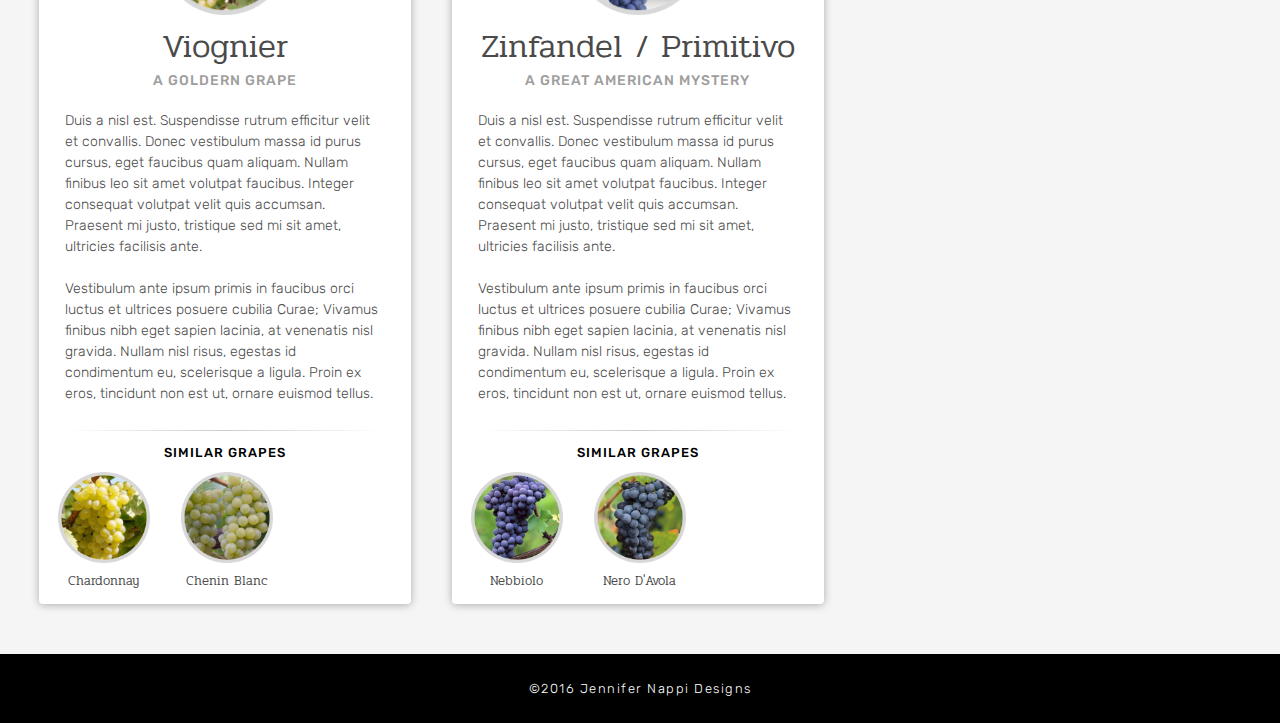
==== commit 14b12736: "added some light boxes to grapes page" ====
--- a/grapes.html
+++ b/grapes.html
@@ -3,7 +3,7 @@
 <head>
 	<title>All About Grapes</title>
 
-	<meta name="description" content="Learn all about wine grapes">
+	<meta name="description" content="Learn about the most popular grapes and wine blends in the world. From Merlot to Malbec, and everything (and everywhere!) in between, our short guides break down everything you need to know about whatever wine you’re interested in.">
 	<meta name="viewport" content="width=device-width, initial-scale=1">
 
 	<link href="https://fonts.googleapis.com/css?family=Pridi:200,300,400|Quicksand|Rubik:300,400,500" rel="stylesheet">
@@ -86,27 +86,29 @@
 						<img class="grapeIcon" src="images/grapeimages/Albarino_grape.png">
 						<h2>Albarino</h2>
 						<h3>A Cool Customer</h3>
-						<p>Duis a nisl est. Suspendisse rutrum efficitur velit et convallis. Curabitur a tellus congue, consectetur odio facilisis, ultrices leo. Donec vestibulum massa id purus cursus, eget faucibus quam aliquam. Nullam finibus leo sit amet volutpat faucibus. Integer consequat volutpat velit quis accumsan. Praesent mi justo, tristique sed mi sit amet, ultricies facilisis ante.<br><br>Vestibulum ante ipsum primis in faucibus orci luctus et ultrices posuere cubilia Curae; Vivamus finibus nibh eget sapien lacinia, at venenatis nisl gravida. Nullam nisl risus, egestas id condimentum eu, scelerisque a ligula. Proin ex eros, tincidunt non est ut, ornare euismod tellus...<br><span><a href="#" data-featherlight="#mylightbox">READ MORE</a></span></p>
+						<p>Albarino (Alvarinho) is a green-skinned grape variety native to Galicia on the north Atlantic coast of Spain. It is best known as being the key grape variety in the Rias Baixas DO, where it makes plump white wines with peach, citrus and mineral characters that pair perfectly with the local seafood.<br><br>The variety is high in acidity, and can be produced as a light white wine or in a fuller style, with oak or lees aging adding to the texture and richness...<br><span><a href="#" data-featherlight="#albarinolightbox">READ MORE</a></span></p>
 						<hr>
 						<h3 class="related">Similar Grapes</h3>
 						<div class="simGrapeGroup">
 							<img class="grapeIcon smallIcon" src="images/grapeimages/PinotBianco_grape.png">
 							<h5>Pinot Bianco</h5>		
 						</div>
-					</div><!-- albarino -->
-
-					<div id="mylightbox" class="lightbox">
+					</div>
+
+					<div id="albarinolightbox" class="lightbox">
 						<h2>Albarino</h2>
 						<h3>A Cool Customer</h3>
-						<p>Duis a nisl est. Suspendisse rutrum efficitur velit et convallis. Curabitur a tellus congue, consectetur odio facilisis, ultrices leo. Donec vestibulum massa id purus cursus, eget faucibus quam aliquam. Nullam finibus leo sit amet volutpat faucibus. Integer consequat volutpat velit quis accumsan. Praesent mi justo, tristique sed mi sit amet, ultricies facilisis ante.<br><br>Vestibulum ante ipsum primis in faucibus orci luctus et ultrices posuere cubilia Curae; Vivamus finibus nibh eget sapien lacinia, at venenatis nisl gravida. Nullam nisl risus, egestas id condimentum eu, scelerisque a ligula. Proin ex eros, tincidunt non est ut, ornare euismod tellus.
-					</div>
+						<p>Albarino (Alvarinho) is a green-skinned grape variety native to Galicia on the north Atlantic coast of Spain. It is best known as being the key grape variety in the Rias Baixas DO, where it makes plump white wines with peach, citrus and mineral characters that pair perfectly with the local seafood.<br><br>The variety is high in acidity, and can be produced as a light white wine or in a fuller style, with oak or lees aging adding to the texture and richness. A marine characteristic from the nearby Atlantic ocean is often discernible, sometimes manifesting itself as a slight salinity, which makes Albarino a perfect food wine. The variety is often made into a lightly sparkling Vinho Verde wine in Portugal, which is commonly labeled varietally to distinguish it from the usual Louriero-based Vinho Verde blend. Here, the variety is known as Alvarinho.<br><br>Albarino is native to the area in the northwestern corner of the Iberian peninsula, but it is not clear on which side of the border – as it is planted widely on each side. In Spain, Albarino constitutes more than 90 percent of the grapes planted in the Rias Baixas area, where the complex mesoclimateswithin this DO signify the many different sub-regions and variations between vintages and vineyards.<br><br>In Portugal, Alvarinho Vinho Verde wines are sometimes bottled with a certain amount of carbon dioxide, resulting in wines that have a light, sparkling sensation in the mouth. They were the first Portuguese wines to be widely labeled and recognized by their varietal name, and the growth in their popularity has supported a boom in availability and price. These wines are usually intended for early consumption.<br><br>The high quality of Albarino and an increased interest in Spanish grape varieties has seen the variety begin to find a home in various other parts of the world. It is planted in some of California's cooler areas, and Albarino-based wines are beginning to turn heads in New Zealand.
+					</div>
+					<!-- albarino -->
+
 
 					<!-- barbera -->
 					<div class="cardContainer mix red" id="barbera">
 						<img class="grapeIcon" src="images/grapeimages/Barbera_grape.png">
 						<h2>Barbera</h2>
 						<h3>Versatile, Light and Tart</h3>
-						<p>Duis a nisl est. Suspendisse rutrum efficitur velit et convallis. Curabitur a tellus congue, consectetur odio facilisis, ultrices leo. Donec vestibulum massa id purus cursus, eget faucibus quam aliquam. Nullam finibus leo sit amet volutpat faucibus. Integer consequat volutpat velit quis accumsan. Praesent mi justo, tristique sed mi sit amet, ultricies facilisis ante.<br><br>Vestibulum ante ipsum primis in faucibus orci luctus et ultrices posuere cubilia Curae; Vivamus finibus nibh eget sapien lacinia, at venenatis nisl gravida. Nullam nisl risus, egestas id condimentum eu, scelerisque a ligula. Proin ex eros, tincidunt non est ut, ornare euismod tellus.</p>
+						<p>Albarino (Alvarinho) is a green-skinned grape variety native to Galicia on the north Atlantic coast of Spain. It is best known as being the key grape variety in the Rias Baixas DO, where it makes plump white wines with peach, citrus and mineral characters that pair perfectly with the local seafood.<br><br>The variety is high in acidity, and can be produced as a light white wine or in a fuller style, with oak or lees aging adding to the texture and richness...<br><span><a href="#" data-featherlight="#barberalightbox">READ MORE</a></span></p>
 						<hr>
 						<h3 class="related">Similar Grapes</h3>
 						<div class="simGrapeGroup">
@@ -121,29 +123,44 @@
 							<img class="grapeIcon smallIcon" src="images/grapeimages/Mencia_grape.png">
 							<h5>Mencia</h5>		
 						</div>
-					</div><!-- barbera -->
+					</div>
+
+					<div id="barberalightbox" class="lightbox">
+						<h2>Barbera</h2>
+						<h3>Versatile, Light and Tart</h3>
+						<p>Albarino (Alvarinho) is a green-skinned grape variety native to Galicia on the north Atlantic coast of Spain. It is best known as being the key grape variety in the Rias Baixas DO, where it makes plump white wines with peach, citrus and mineral characters that pair perfectly with the local seafood.<br><br>The variety is high in acidity, and can be produced as a light white wine or in a fuller style, with oak or lees aging adding to the texture and richness. A marine characteristic from the nearby Atlantic ocean is often discernible, sometimes manifesting itself as a slight salinity, which makes Albarino a perfect food wine. The variety is often made into a lightly sparkling Vinho Verde wine in Portugal, which is commonly labeled varietally to distinguish it from the usual Louriero-based Vinho Verde blend. Here, the variety is known as Alvarinho.<br><br>Albarino is native to the area in the northwestern corner of the Iberian peninsula, but it is not clear on which side of the border – as it is planted widely on each side. In Spain, Albarino constitutes more than 90 percent of the grapes planted in the Rias Baixas area, where the complex mesoclimateswithin this DO signify the many different sub-regions and variations between vintages and vineyards.<br><br>In Portugal, Alvarinho Vinho Verde wines are sometimes bottled with a certain amount of carbon dioxide, resulting in wines that have a light, sparkling sensation in the mouth. They were the first Portuguese wines to be widely labeled and recognized by their varietal name, and the growth in their popularity has supported a boom in availability and price. These wines are usually intended for early consumption.<br><br>The high quality of Albarino and an increased interest in Spanish grape varieties has seen the variety begin to find a home in various other parts of the world. It is planted in some of California's cooler areas, and Albarino-based wines are beginning to turn heads in New Zealand.
+						</div>
+					<!-- barbera -->
+
 
 					<!-- bonarda -->
 					<div class="cardContainer mix red" id="bonarda">
 						<img class="grapeIcon" src="images/grapeimages/Bonarda_grape.png">
 						<h2>Bonarda</h2>
 						<h3>Argentina's No.1</h3>
-						<p>Duis a nisl est. Suspendisse rutrum efficitur velit et convallis. Curabitur a tellus congue, consectetur odio facilisis, ultrices leo. Donec vestibulum massa id purus cursus, eget faucibus quam aliquam. Nullam finibus leo sit amet volutpat faucibus. Integer consequat volutpat velit quis accumsan. Praesent mi justo, tristique sed mi sit amet, ultricies facilisis ante.<br><br>Vestibulum ante ipsum primis in faucibus orci luctus et ultrices posuere cubilia Curae; Vivamus finibus nibh eget sapien lacinia, at venenatis nisl gravida. Nullam nisl risus, egestas id condimentum eu, scelerisque a ligula. Proin ex eros, tincidunt non est ut, ornare euismod tellus.</p>
+						<p>Albarino (Alvarinho) is a green-skinned grape variety native to Galicia on the north Atlantic coast of Spain. It is best known as being the key grape variety in the Rias Baixas DO, where it makes plump white wines with peach, citrus and mineral characters that pair perfectly with the local seafood.<br><br>The variety is high in acidity, and can be produced as a light white wine or in a fuller style, with oak or lees aging adding to the texture and richness...<br><span><a href="#" data-featherlight="#bonardalightbox">READ MORE</a></span></p>
 						<hr>
 						<h3 class="related">Similar Grapes</h3>
 						<div class="simGrapeGroup">
 							<img class="grapeIcon smallIcon" src="images/grapeimages/Corvina_grape.png">
 							<h5>Corvina</h5>		
 						</div>
-					</div><!-- bonarda -->
+					</div>
+
+					<div id="bonardalightbox" class="lightbox">
+						<h2>Bonarda</h2>
+						<h3>Argentina's No.1</h3>
+						<p>Albarino (Alvarinho) is a green-skinned grape variety native to Galicia on the north Atlantic coast of Spain. It is best known as being the key grape variety in the Rias Baixas DO, where it makes plump white wines with peach, citrus and mineral characters that pair perfectly with the local seafood.<br><br>The variety is high in acidity, and can be produced as a light white wine or in a fuller style, with oak or lees aging adding to the texture and richness. A marine characteristic from the nearby Atlantic ocean is often discernible, sometimes manifesting itself as a slight salinity, which makes Albarino a perfect food wine. The variety is often made into a lightly sparkling Vinho Verde wine in Portugal, which is commonly labeled varietally to distinguish it from the usual Louriero-based Vinho Verde blend. Here, the variety is known as Alvarinho.<br><br>Albarino is native to the area in the northwestern corner of the Iberian peninsula, but it is not clear on which side of the border – as it is planted widely on each side. In Spain, Albarino constitutes more than 90 percent of the grapes planted in the Rias Baixas area, where the complex mesoclimateswithin this DO signify the many different sub-regions and variations between vintages and vineyards.<br><br>In Portugal, Alvarinho Vinho Verde wines are sometimes bottled with a certain amount of carbon dioxide, resulting in wines that have a light, sparkling sensation in the mouth. They were the first Portuguese wines to be widely labeled and recognized by their varietal name, and the growth in their popularity has supported a boom in availability and price. These wines are usually intended for early consumption.<br><br>The high quality of Albarino and an increased interest in Spanish grape varieties has seen the variety begin to find a home in various other parts of the world. It is planted in some of California's cooler areas, and Albarino-based wines are beginning to turn heads in New Zealand.
+					</div>
+					<!-- bonarda -->
+
 
 					<!-- cabfranc -->
 					<div class="cardContainer mix red" id="cabfranc">
 						<img class="grapeIcon" src="images/grapeimages/CabFranc_grape.png">
 						<h2>Cabernet Franc</h2>
 						<h3>The Mothership</h3>
-						<p>Lorem ipsum dolor sit amet, consectetur adipiscing elit. Duis a nisl est. Suspendisse rutrum efficitur velit et convallis. Curabitur a tellus congue, consectetur odio facilisis, ultrices leo. Donec vestibulum massa id purus cursus, eget faucibus quam aliquam. Nullam finibus leo sit amet volutpat faucibus. Integer consequat volutpat velit quis accumsan. <br><br>Vestibulum ante ipsum primis in faucibus orci luctus et ultrices posuere cubilia Curae; Vivamus finibus nibh eget sapien lacinia, at venenatis nisl gravida. Nullam nisl risus, egestas id condimentum eu, scelerisque a ligula. Proin ex eros, tincidunt non est ut, ornare euismod tellus.</p>
-						<hr>
+						<p>Albarino (Alvarinho) is a green-skinned grape variety native to Galicia on the north Atlantic coast of Spain. It is best known as being the key grape variety in the Rias Baixas DO, where it makes plump white wines with peach, citrus and mineral characters that pair perfectly with the local seafood.<br><br>The variety is high in acidity, and can be produced as a light white wine or in a fuller style, with oak or lees aging adding to the texture and richness...<br><span><a href="#" data-featherlight="#cabfranclightbox">READ MORE</a></span></p>
 						<h3 class="related">Similar Grapes</h3>
 						<div class="simGrapeGroup">
 							<img class="grapeIcon smallIcon" src="images/grapeimages/Cabernet_grape.png">
@@ -153,7 +170,14 @@
 							<img class="grapeIcon smallIcon" src="images/grapeimages/PetitVerdot_grape.png">
 							<h5>Petit Verdot</h5>		
 						</div>
-					</div><!-- cabfranc -->
+					</div>
+
+					<div id="cabfranclightbox" class="lightbox">
+						<h2>Cabernet Franc</h2>
+						<h3>The Mothership</h3>
+						<p>Albarino (Alvarinho) is a green-skinned grape variety native to Galicia on the north Atlantic coast of Spain. It is best known as being the key grape variety in the Rias Baixas DO, where it makes plump white wines with peach, citrus and mineral characters that pair perfectly with the local seafood.<br><br>The variety is high in acidity, and can be produced as a light white wine or in a fuller style, with oak or lees aging adding to the texture and richness. A marine characteristic from the nearby Atlantic ocean is often discernible, sometimes manifesting itself as a slight salinity, which makes Albarino a perfect food wine. The variety is often made into a lightly sparkling Vinho Verde wine in Portugal, which is commonly labeled varietally to distinguish it from the usual Louriero-based Vinho Verde blend. Here, the variety is known as Alvarinho.<br><br>Albarino is native to the area in the northwestern corner of the Iberian peninsula, but it is not clear on which side of the border – as it is planted widely on each side. In Spain, Albarino constitutes more than 90 percent of the grapes planted in the Rias Baixas area, where the complex mesoclimateswithin this DO signify the many different sub-regions and variations between vintages and vineyards.<br><br>In Portugal, Alvarinho Vinho Verde wines are sometimes bottled with a certain amount of carbon dioxide, resulting in wines that have a light, sparkling sensation in the mouth. They were the first Portuguese wines to be widely labeled and recognized by their varietal name, and the growth in their popularity has supported a boom in availability and price. These wines are usually intended for early consumption.<br><br>The high quality of Albarino and an increased interest in Spanish grape varieties has seen the variety begin to find a home in various other parts of the world. It is planted in some of California's cooler areas, and Albarino-based wines are beginning to turn heads in New Zealand.
+					</div>
+					<!-- cabfranc -->
 
 					<!-- cabernet -->
 					<div class="cardContainer mix red" id="cabernet">
--- a/css/styles.css
+++ b/css/styles.css
@@ -433,6 +433,7 @@
   	background: -moz-linear-gradient(bottom, rgba(0,0,0,.9), rgba(0,0,0,0));
   	-webkit-animation-duration: .5s;
   	-moz-animation-duration: .5s;
+  	animation-duration: .5s;
   	opacity: 0;
 }
 
@@ -941,6 +942,7 @@
 		display: none;
 	}
 	#appCopy {
-    	max-width: 90%;
-	}
-}
+    	max-width: 100%;
+    	margin-left: 0;
+	}
+}
--- a/css/styles_grapes.css
+++ b/css/styles_grapes.css
@@ -112,7 +112,7 @@
 
 #filterTypes {
 	margin: 0 auto;
-	padding: 4% 0% 2% 0%;
+	padding: 50px 0 20px 0;
 }
 
 #filter ul {
@@ -177,7 +177,7 @@
 	/*float: left;*/
 }
 
-#albarino {
+#albarino, .albarino {
 	border-top: 14px solid #FAD393;
 }
 
@@ -348,7 +348,7 @@
 	padding: 5% 0% 2% 0%;
 }
 
-.cardContainer h2 {
+.cardContainer h2, .lightbox h2 {
 	font-family: 'Pridi', serif;
 	font-size: 33px;
 	text-align: center;
@@ -356,7 +356,7 @@
     line-height: 1;
 }
 
-.cardContainer h3 {
+.cardContainer h3, .lightbox h3 {
 	font-weight: 500;
 	font-size: 14px;
 	color: #9E9E9E;	
@@ -371,10 +371,25 @@
 	font-size: 13px;
 }
 
-.cardContainer p {
+.cardContainer p, .lightbox p {
 	padding: 5% 7%;
     font-size: 14px;
     color: #4A4A4A;
+}
+
+.cardContainer a {
+	text-decoration: none;
+	line-height: 2;
+	color: #B83A7F;
+	font-weight: 400;
+}
+
+.lightbox h2 {
+	padding: 1%;
+}
+
+.lightbox p {
+	padding: 2%;
 }
 
 hr {
@@ -456,6 +471,7 @@
 	}
 	.sectionTitleContainer {
     	left: 44%;
+    	top: 94%;
 	}
 	.sectionTitleContainer h5 {
 		font-size: 16px;
@@ -464,7 +480,7 @@
 
   /* filter */
 	#filterTypes {
-	    padding: 5% 0% 3% 0%;
+	    padding: 40px 0 20px 0;
 	}
 
   /* cards */
@@ -513,11 +529,12 @@
 	}
 	.sectionTitleContainer {
 	    left: 38%;
-	}
-
-  /* filter */
-	#filterTypes {
-	    padding: 8% 0% 4% 0%;
-	}
-}
-
+	    top: 93%;
+	}
+
+/* cards */
+	.smallIcon {
+   		max-width: 65%;
+   	}
+}
+
--- a/css/featherlight.css
+++ b/css/featherlight.css
@@ -66,6 +66,10 @@
 
 		/* reset white-space wrapping */
 		white-space: normal;
+
+		/* additional styling for VA */
+		border-radius: 5px;
+		box-shadow: 0px 1px 8px rgba(0, 0, 10, .3);
 	}
 
 	/* contains the content */
@@ -78,8 +82,8 @@
 		/* position: centering vertical and horizontal */
 		position: absolute;
 		z-index: 9999;
-		top: 0;
-		right: 0;
+		top: 5;
+		right: 5;
 
 		/* dimensions: 25px x 25px */
 		line-height: 25px;
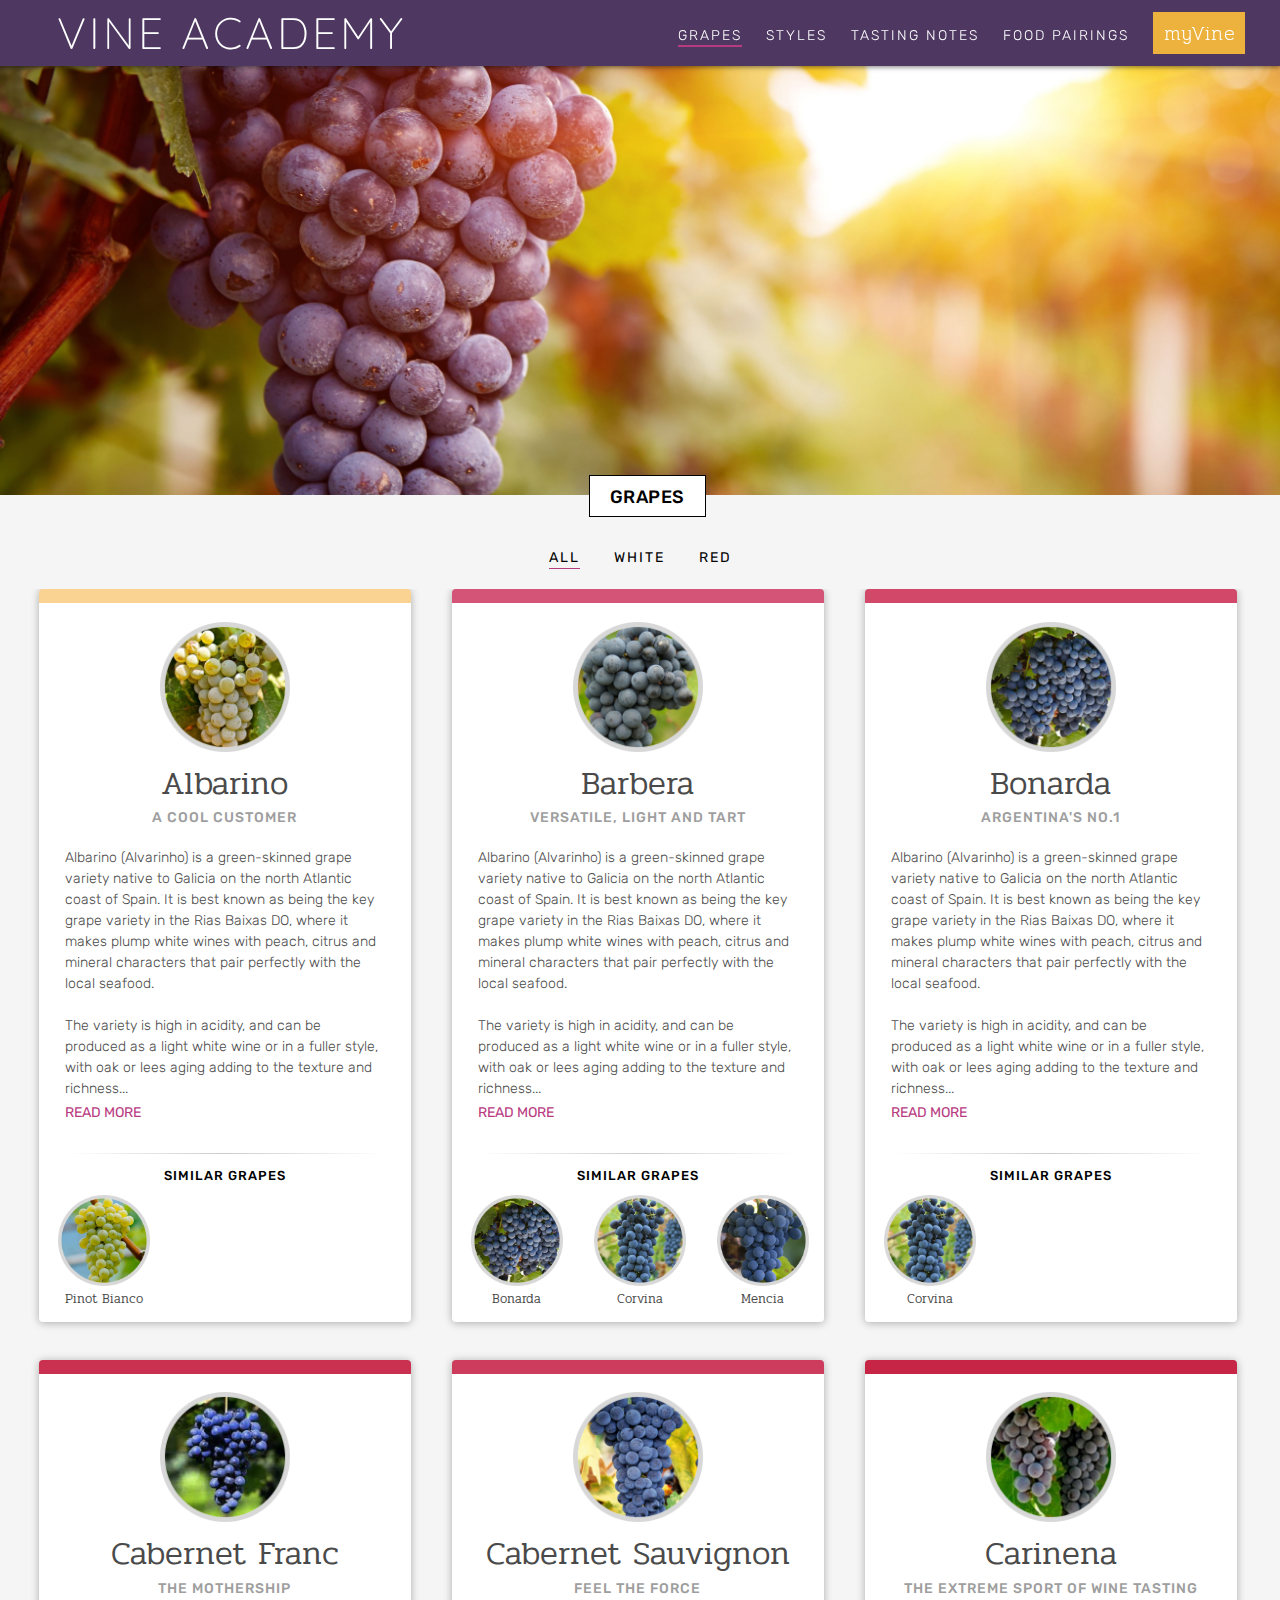
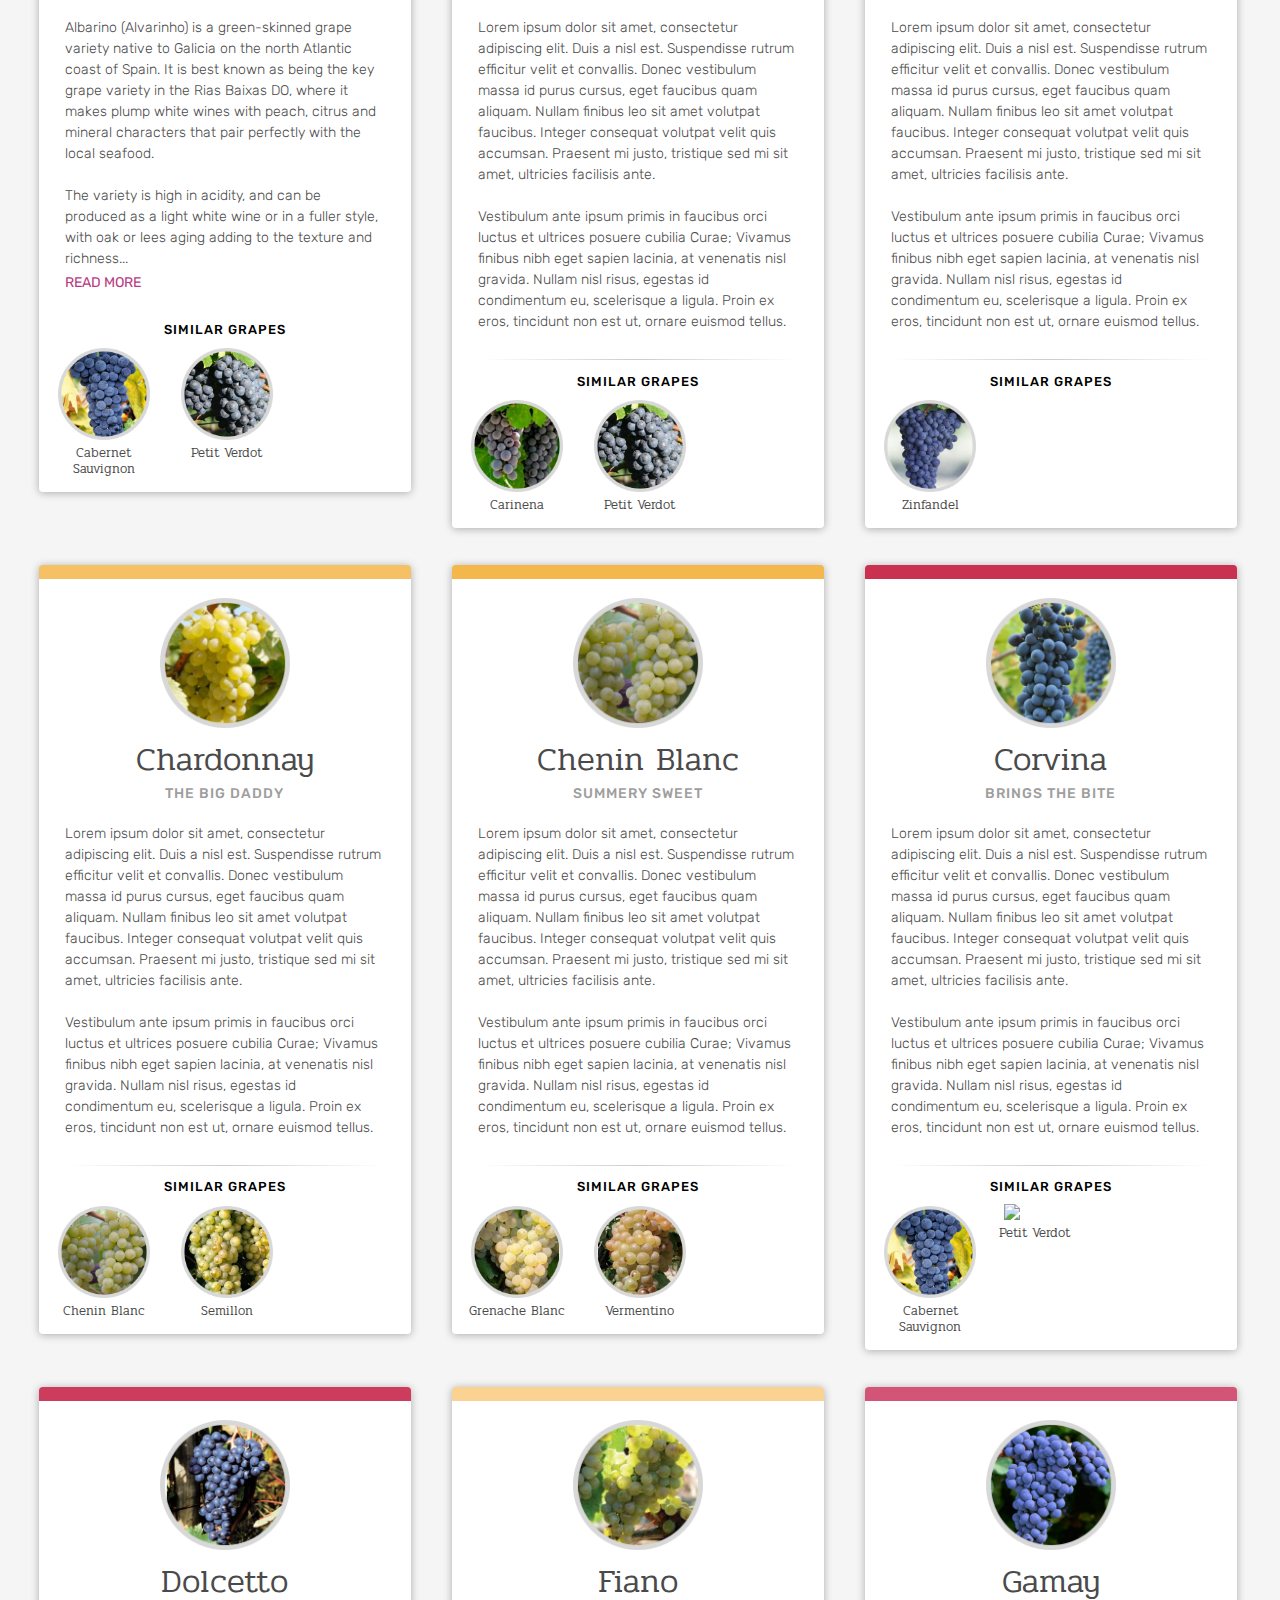
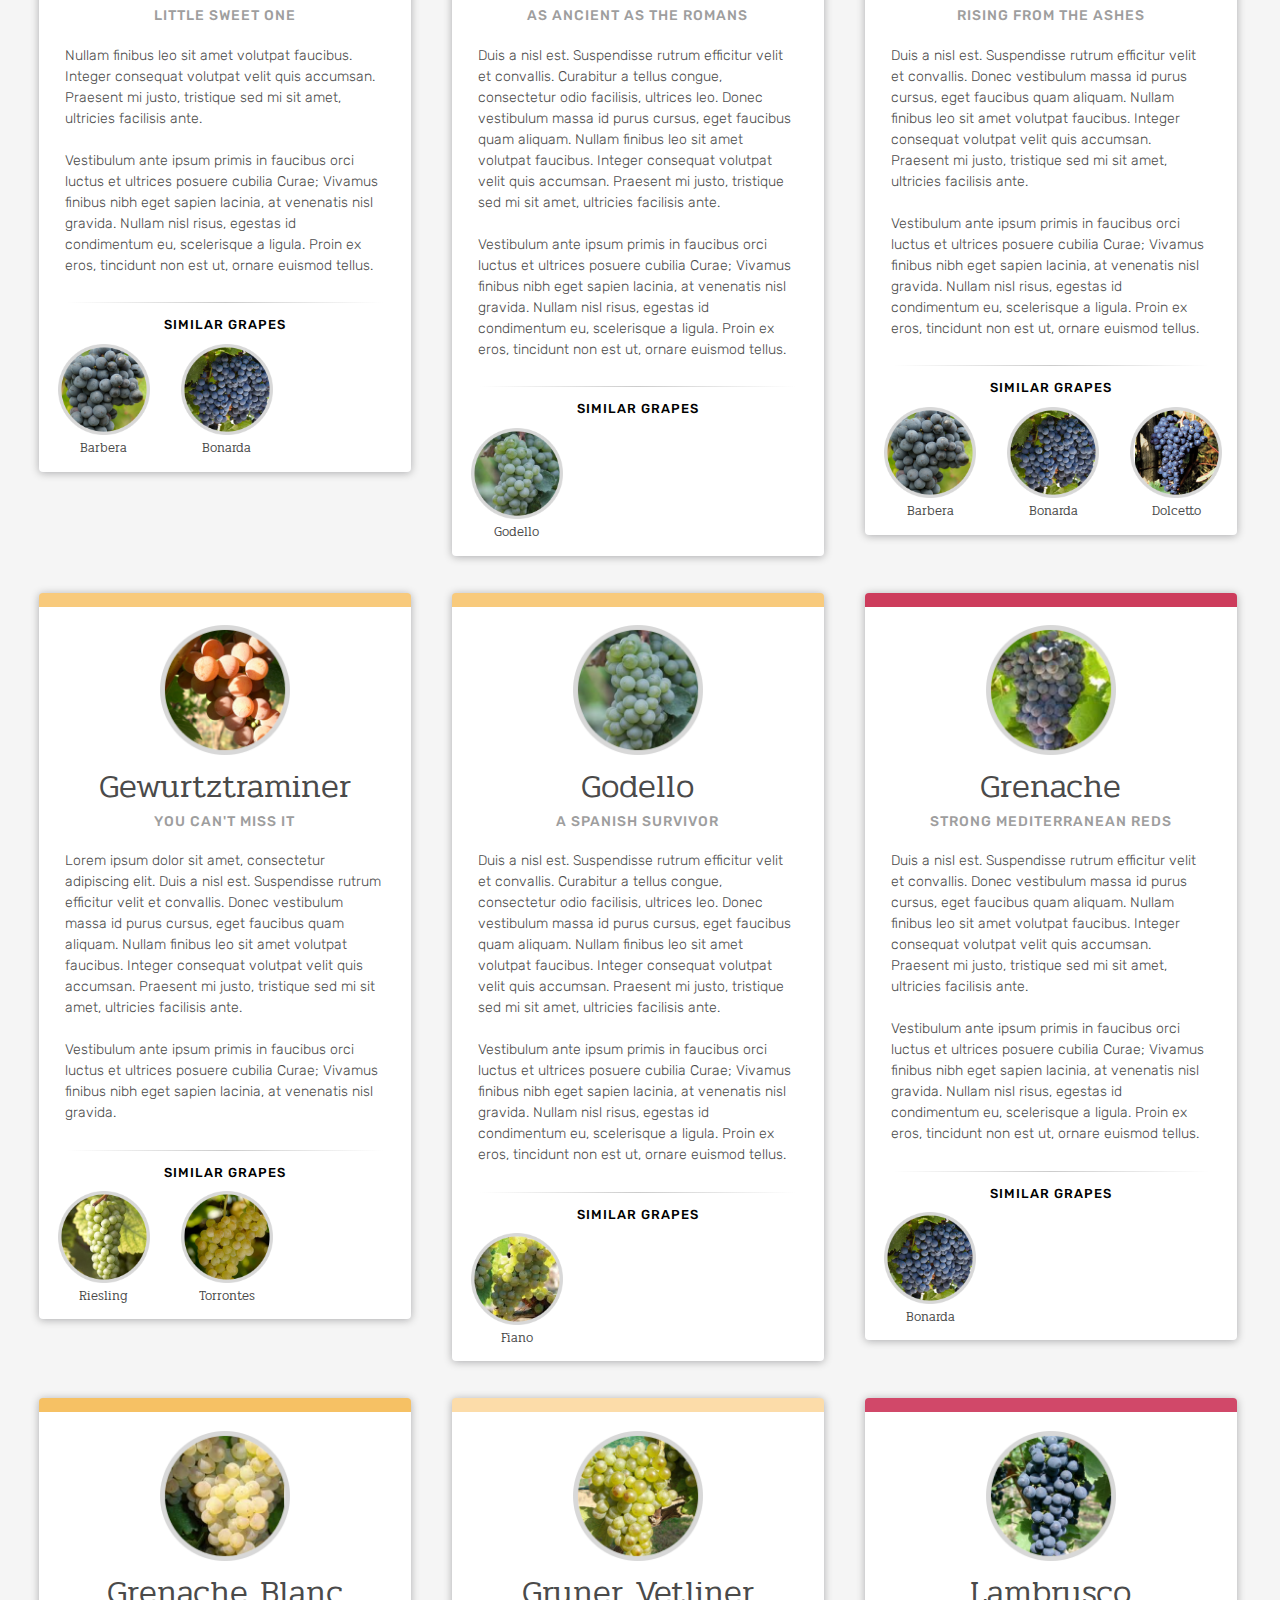
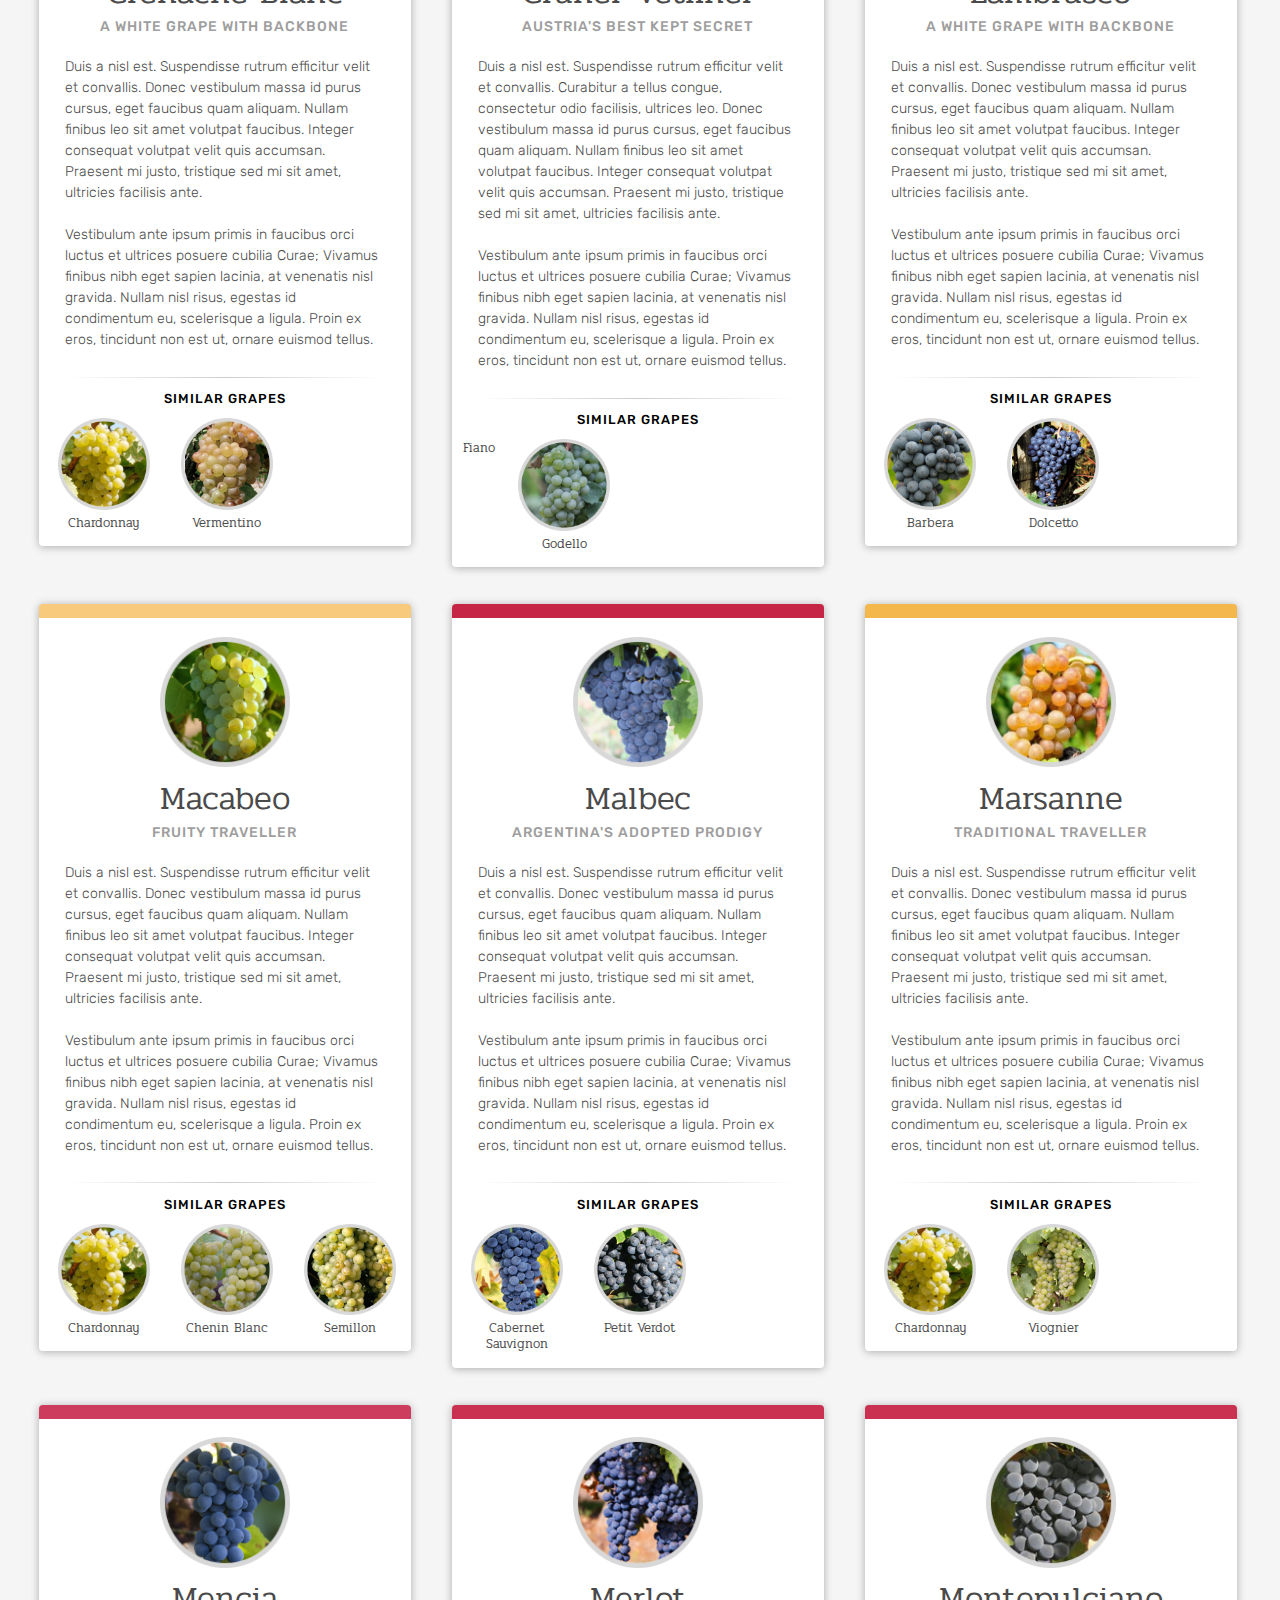
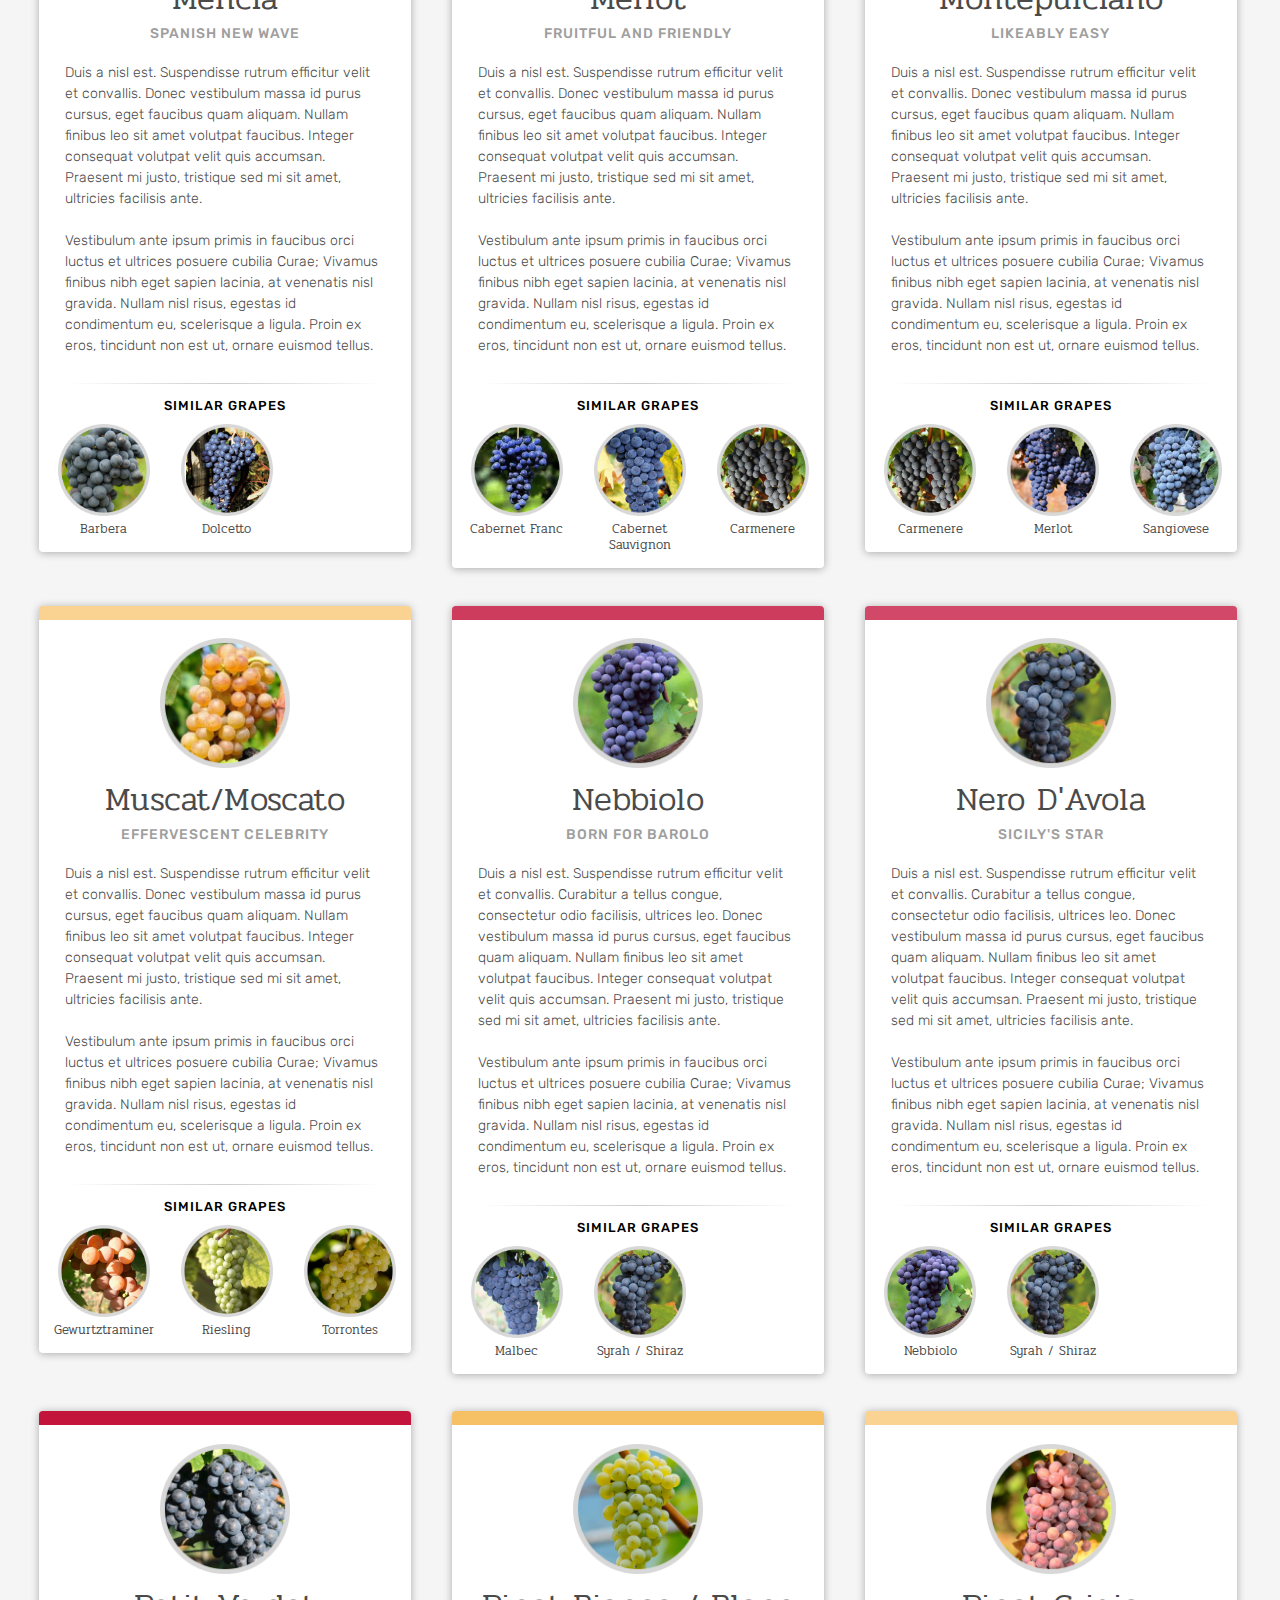
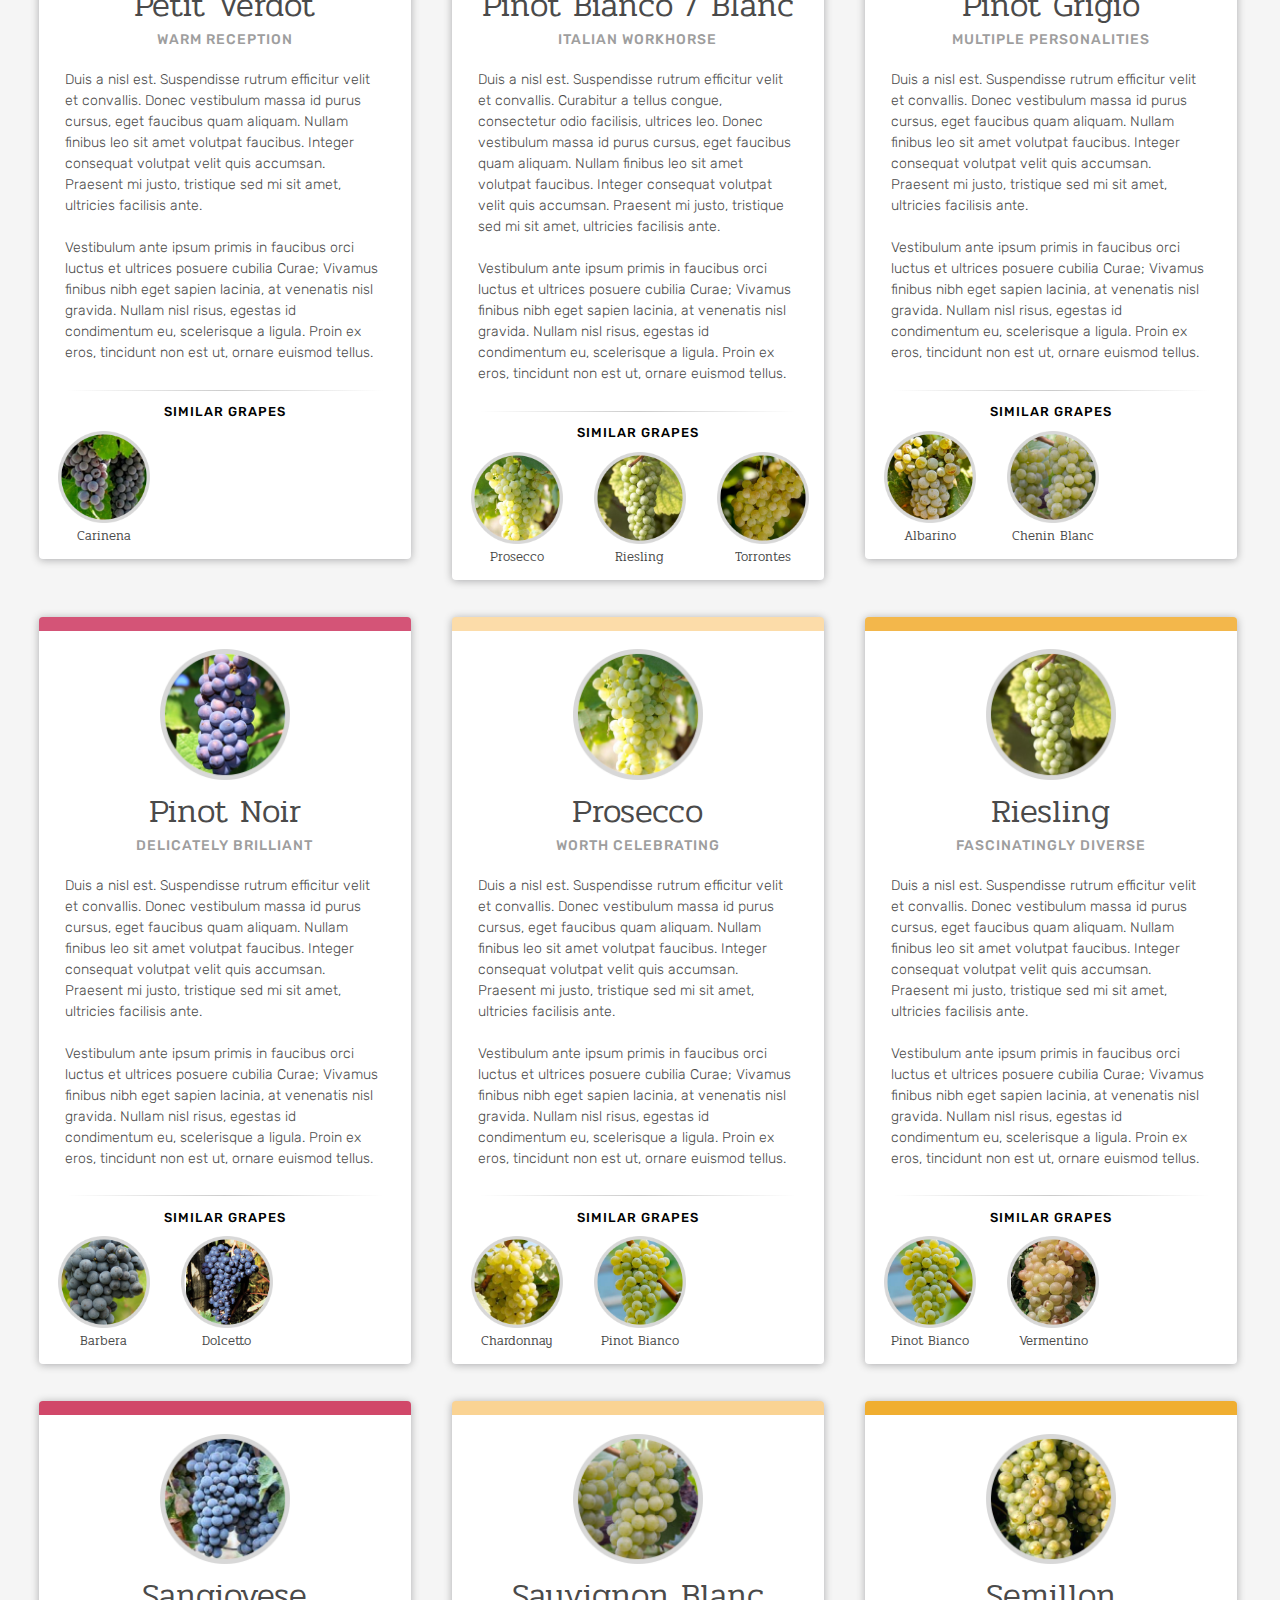
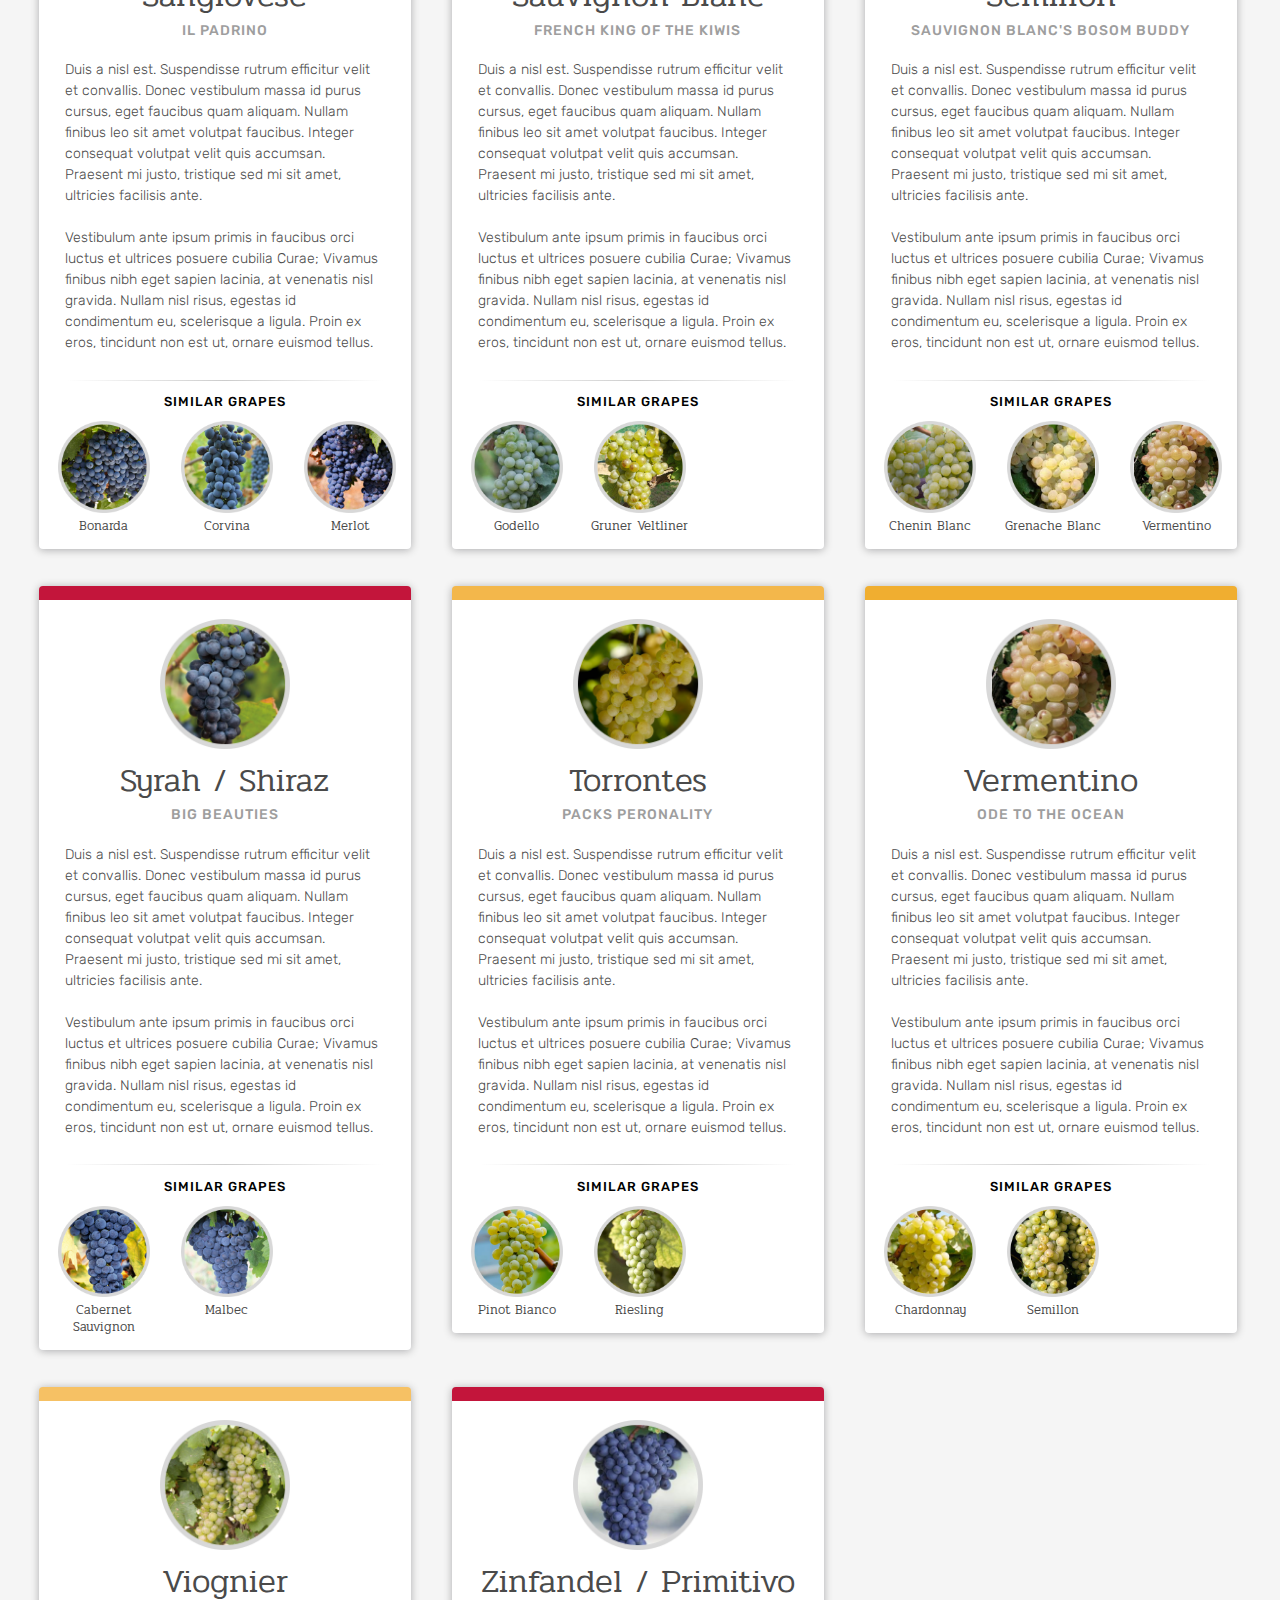
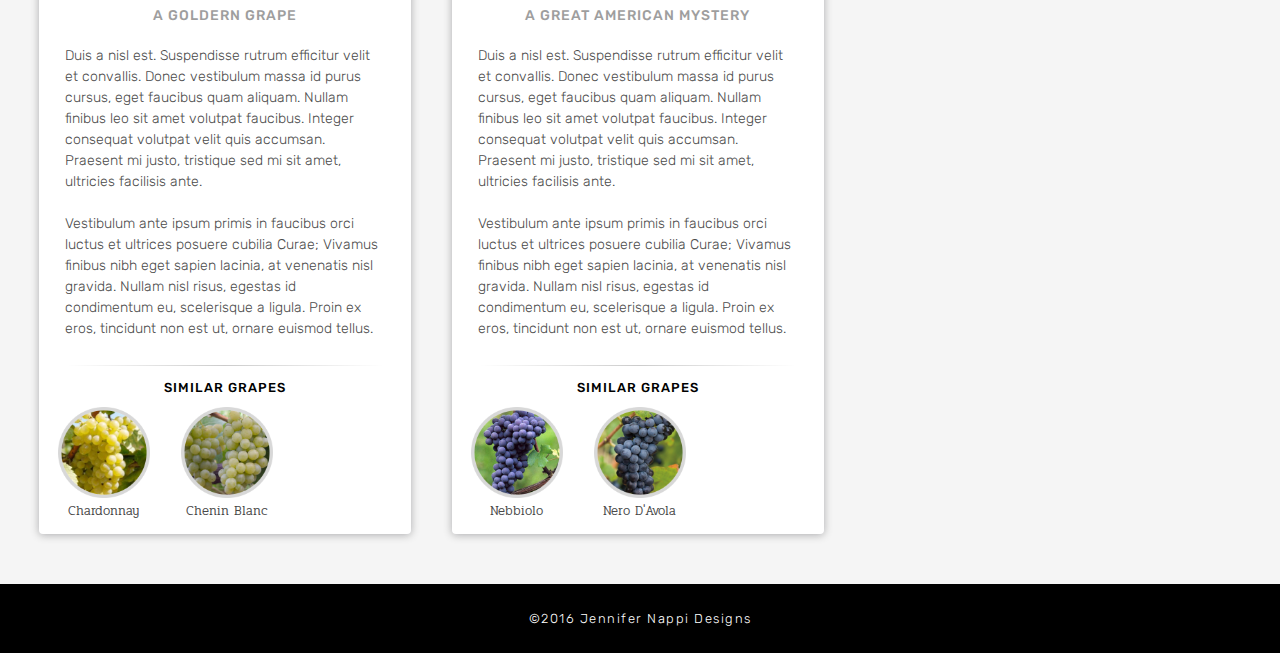
==== commit 105e3cbd: "changed js to https" ====
--- a/grapes.html
+++ b/grapes.html
@@ -869,7 +869,7 @@
 		</div>
 	</div>
 
-	<script src="http://ajax.googleapis.com/ajax/libs/jquery/2.1.3/jquery.min.js"></script>
+	<script src="https://ajax.googleapis.com/ajax/libs/jquery/2.1.3/jquery.min.js"></script>
 	<!-- <script src="js/jquery.mixitup.min.js"></script> -->
 	<script src="js/vineAcademy.js"></script>
 
--- a/css/styles_grapes.css
+++ b/css/styles_grapes.css
@@ -409,7 +409,7 @@
 
 .smallIcon {
 	max-width: 85%;
-	padding-bottom: 10px;
+	padding-bottom: 5px;
 }
 
 .cardContainer h5 {
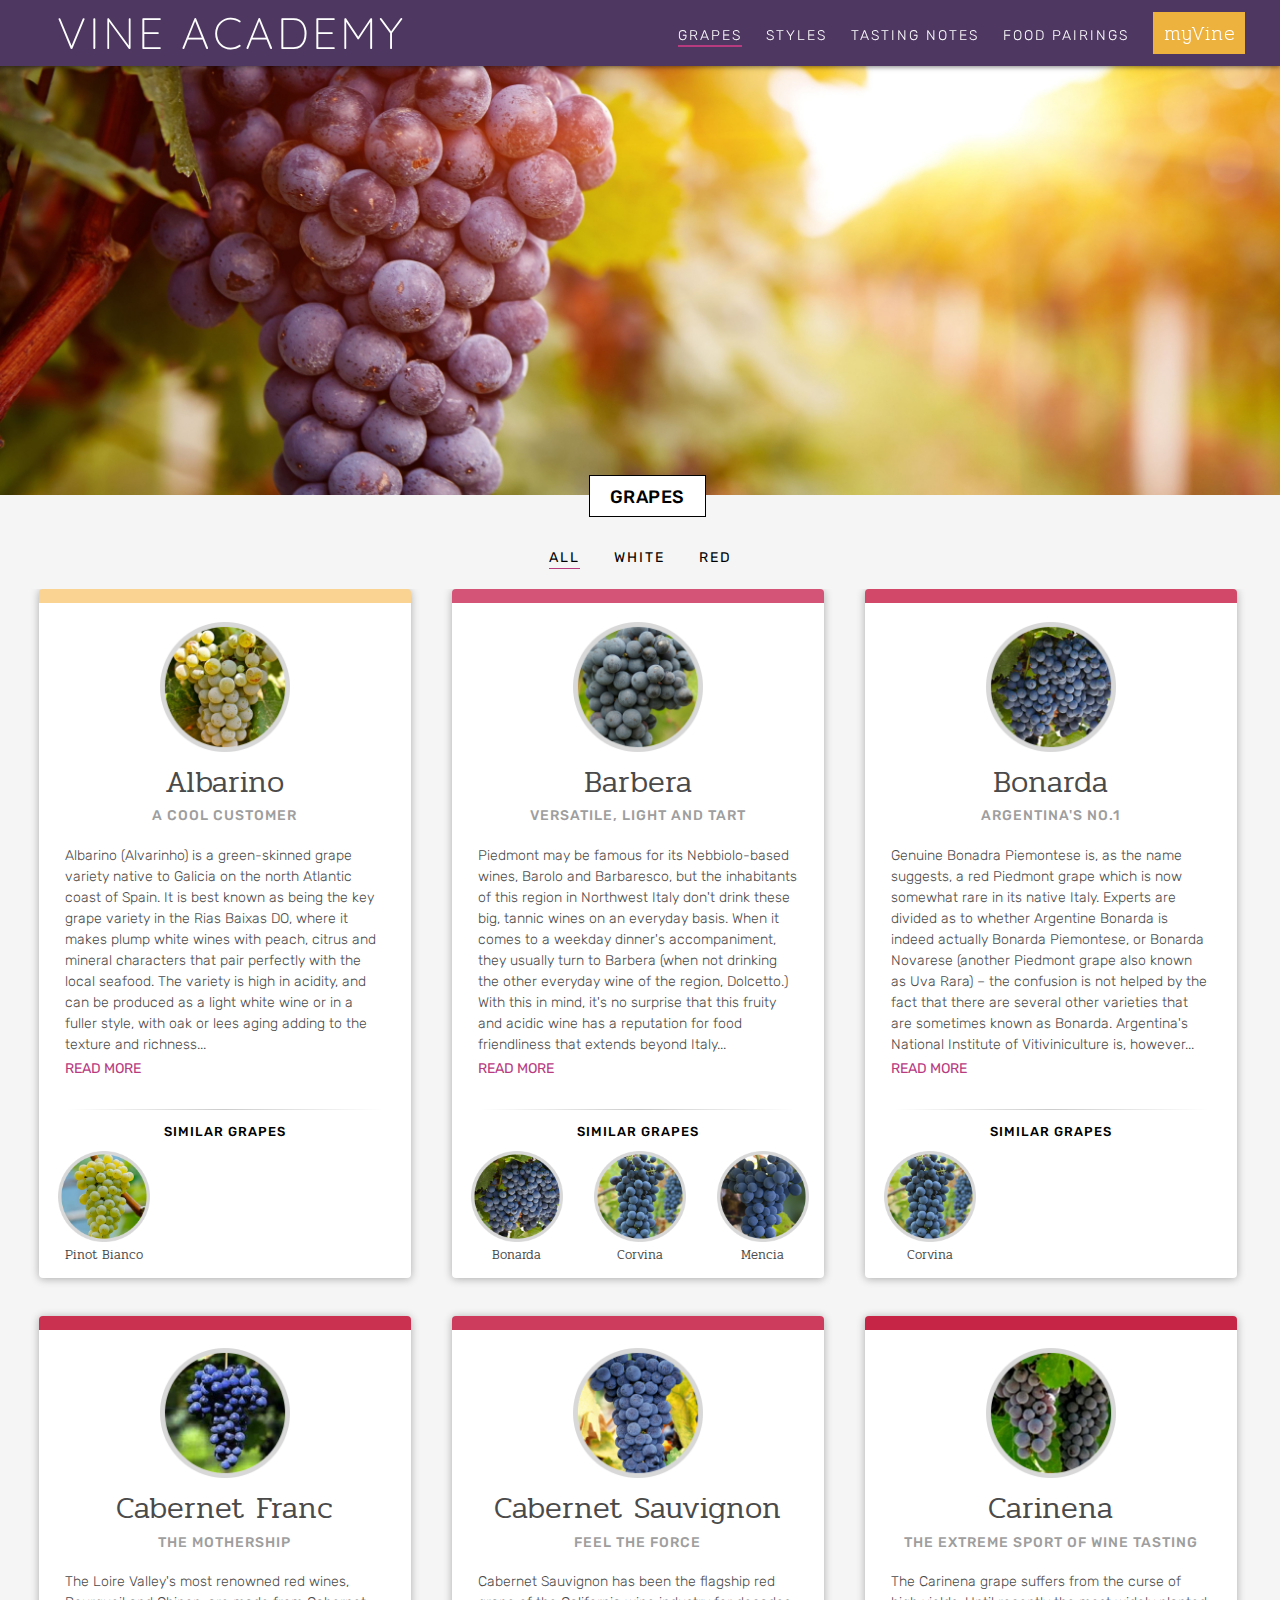
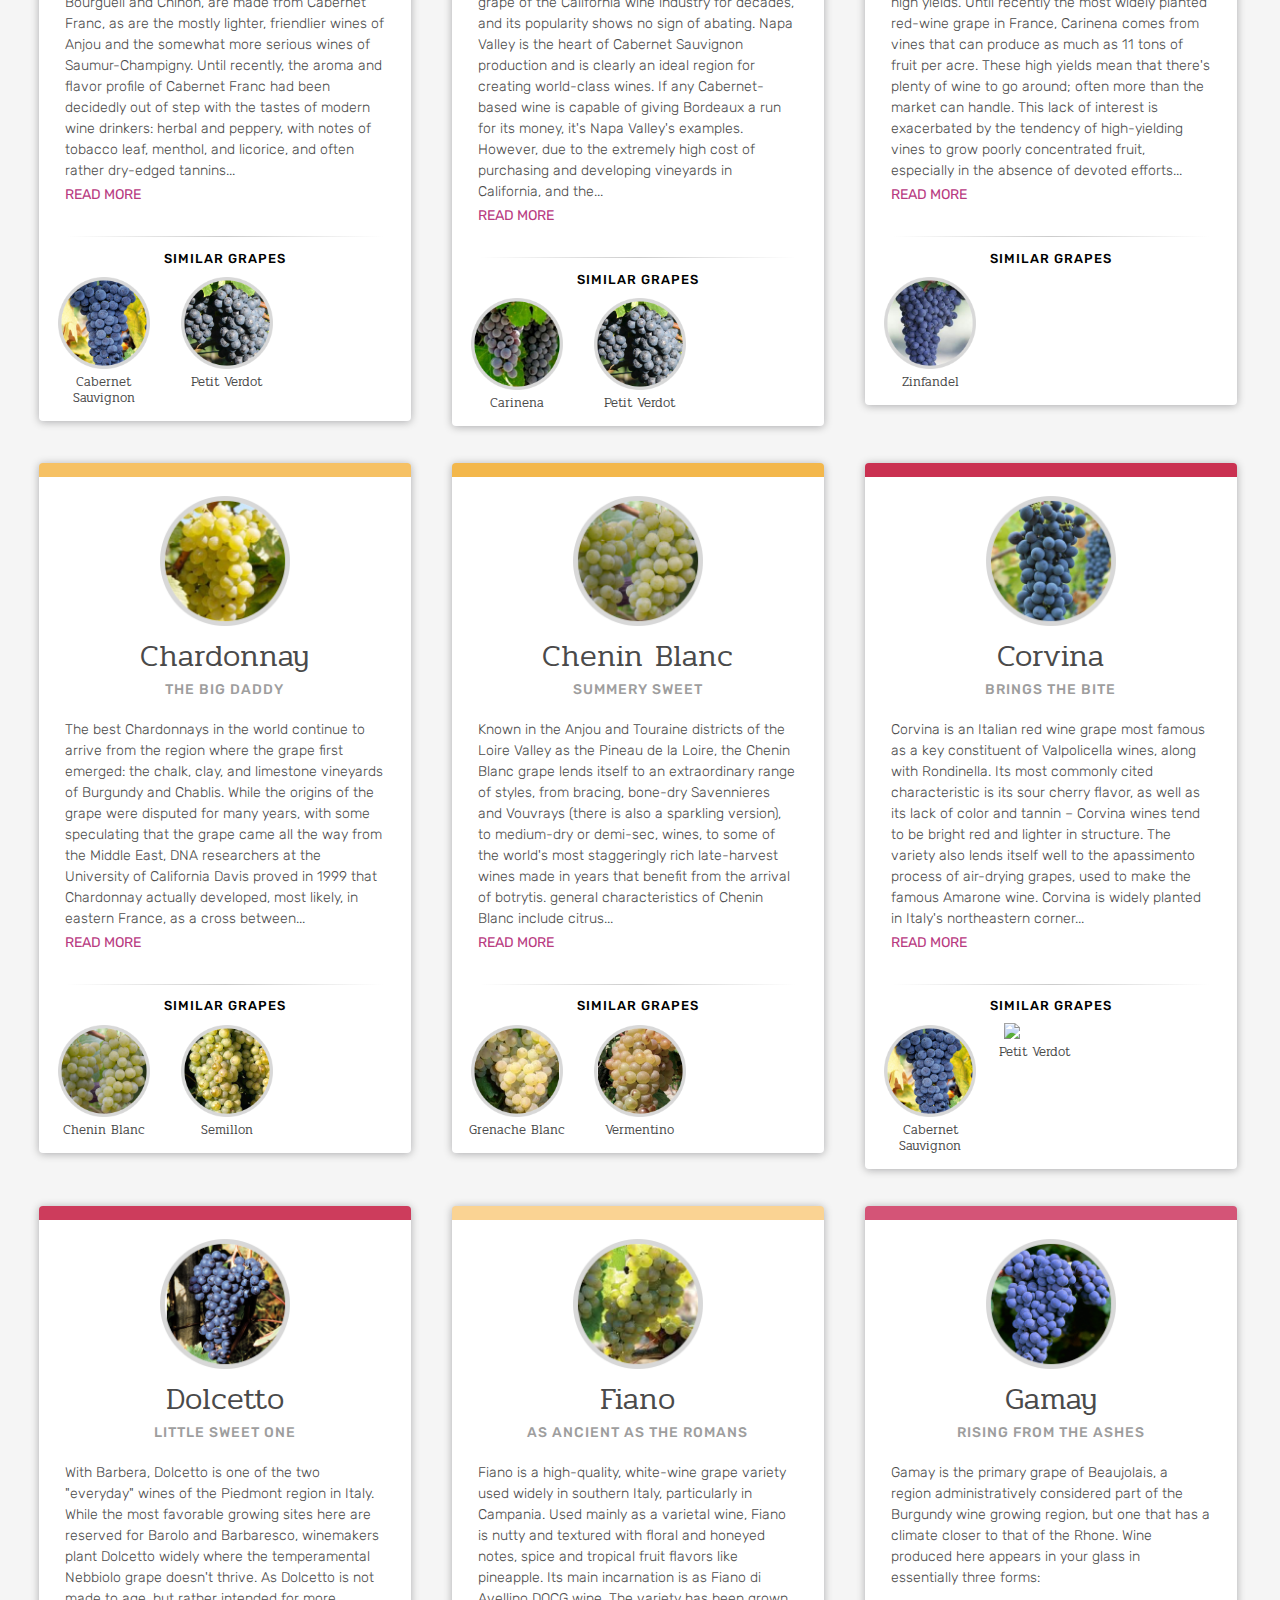
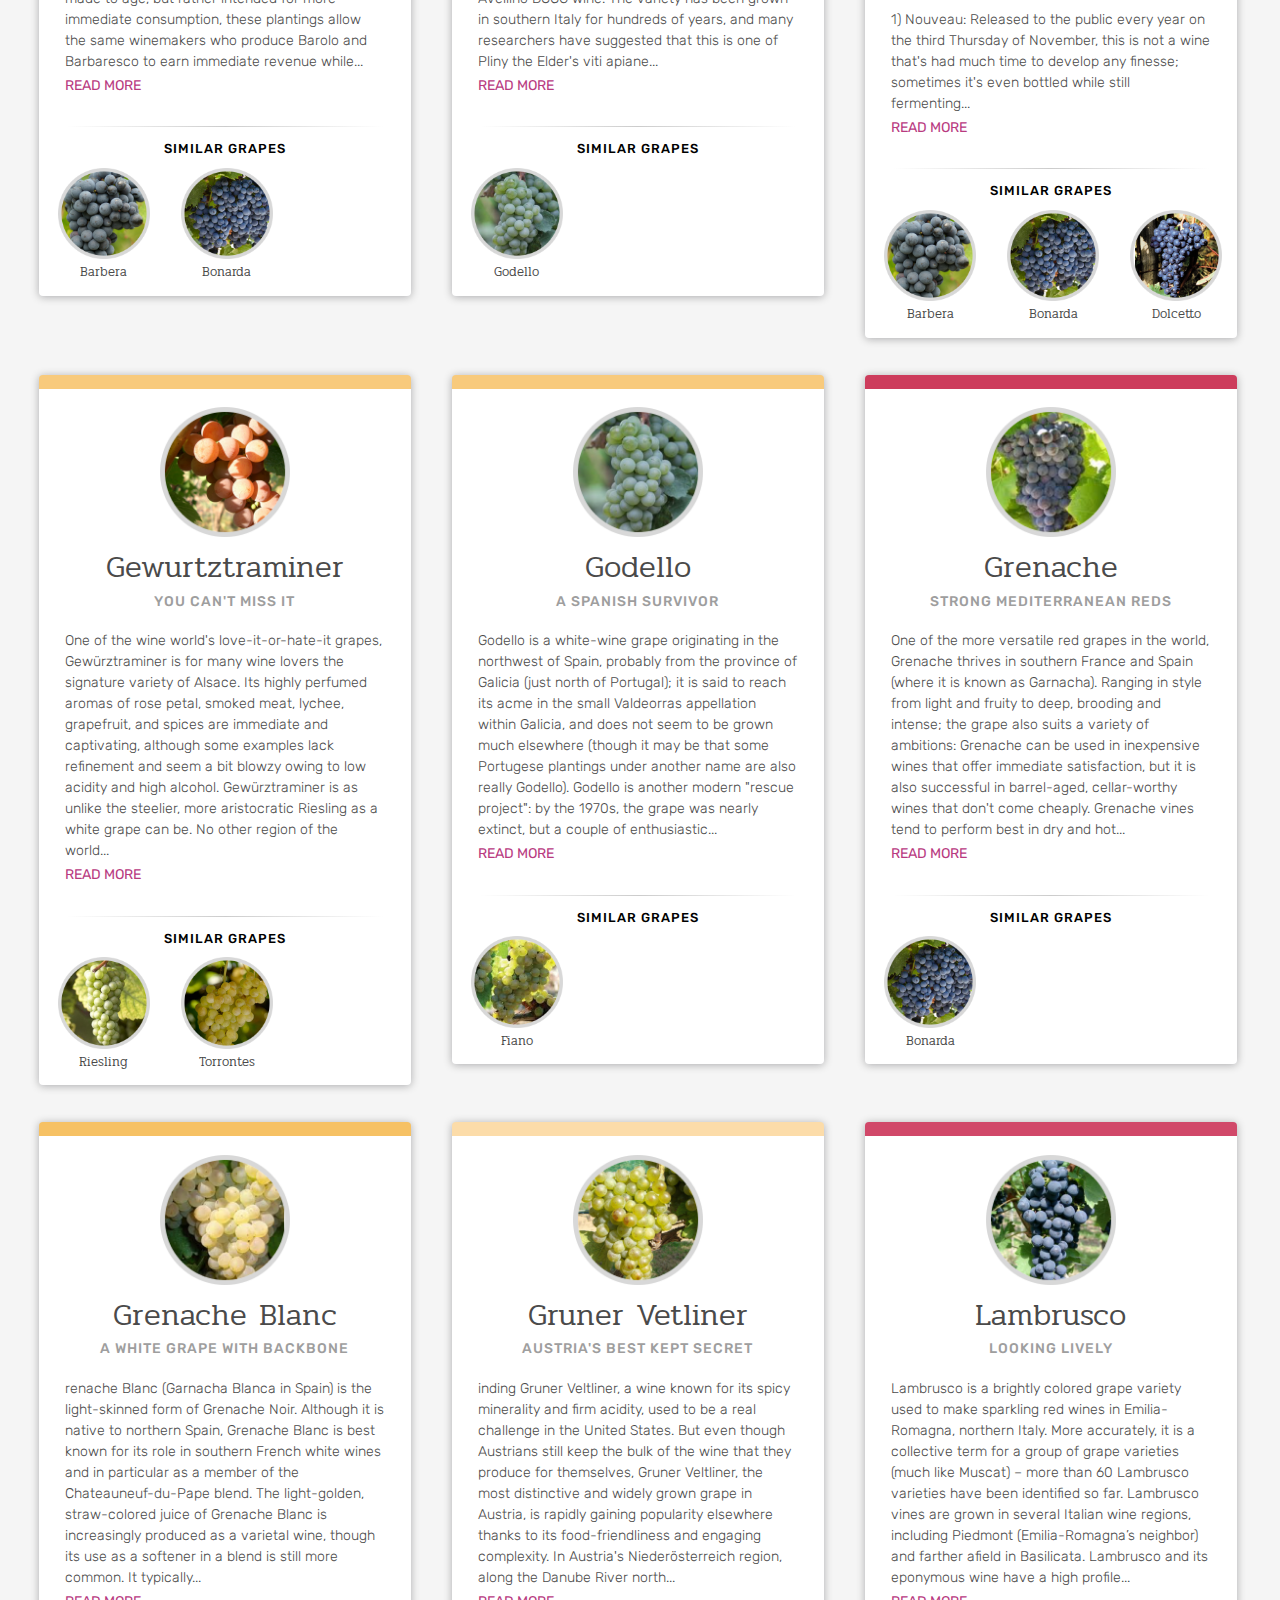
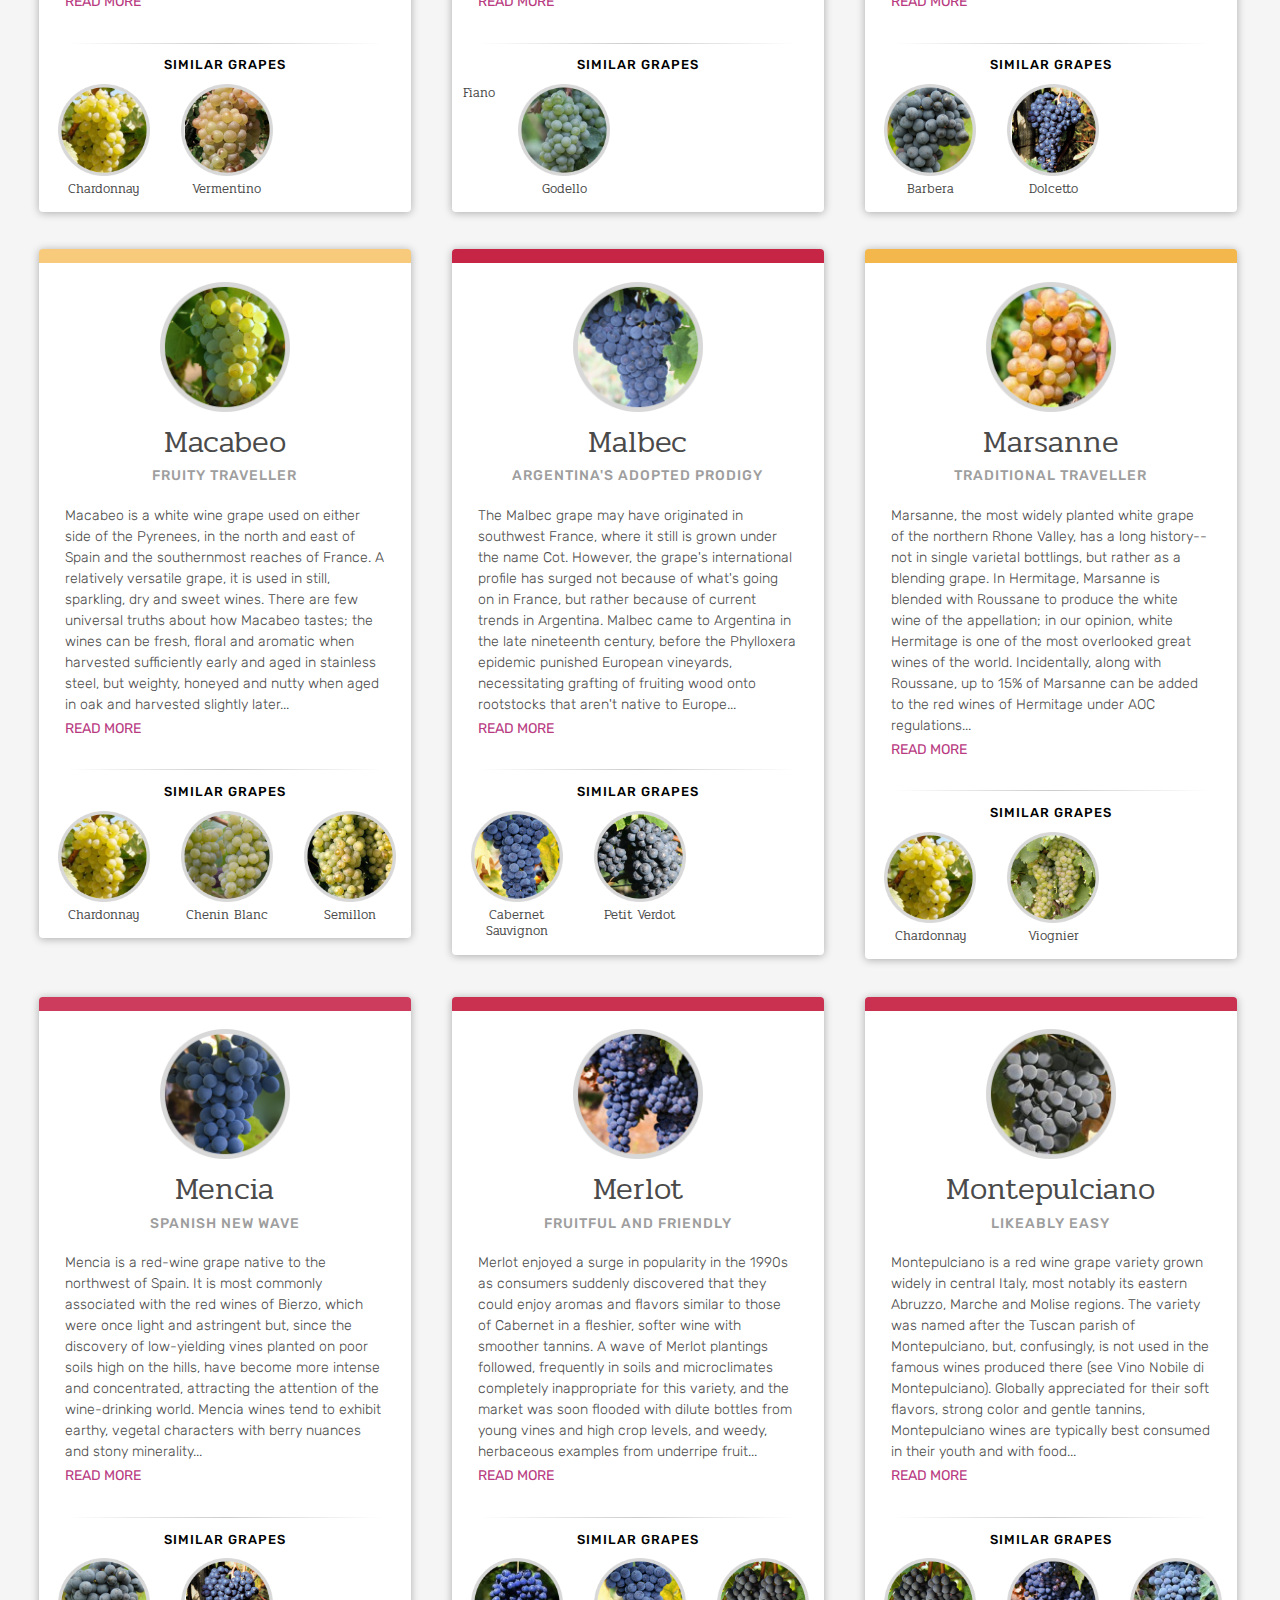
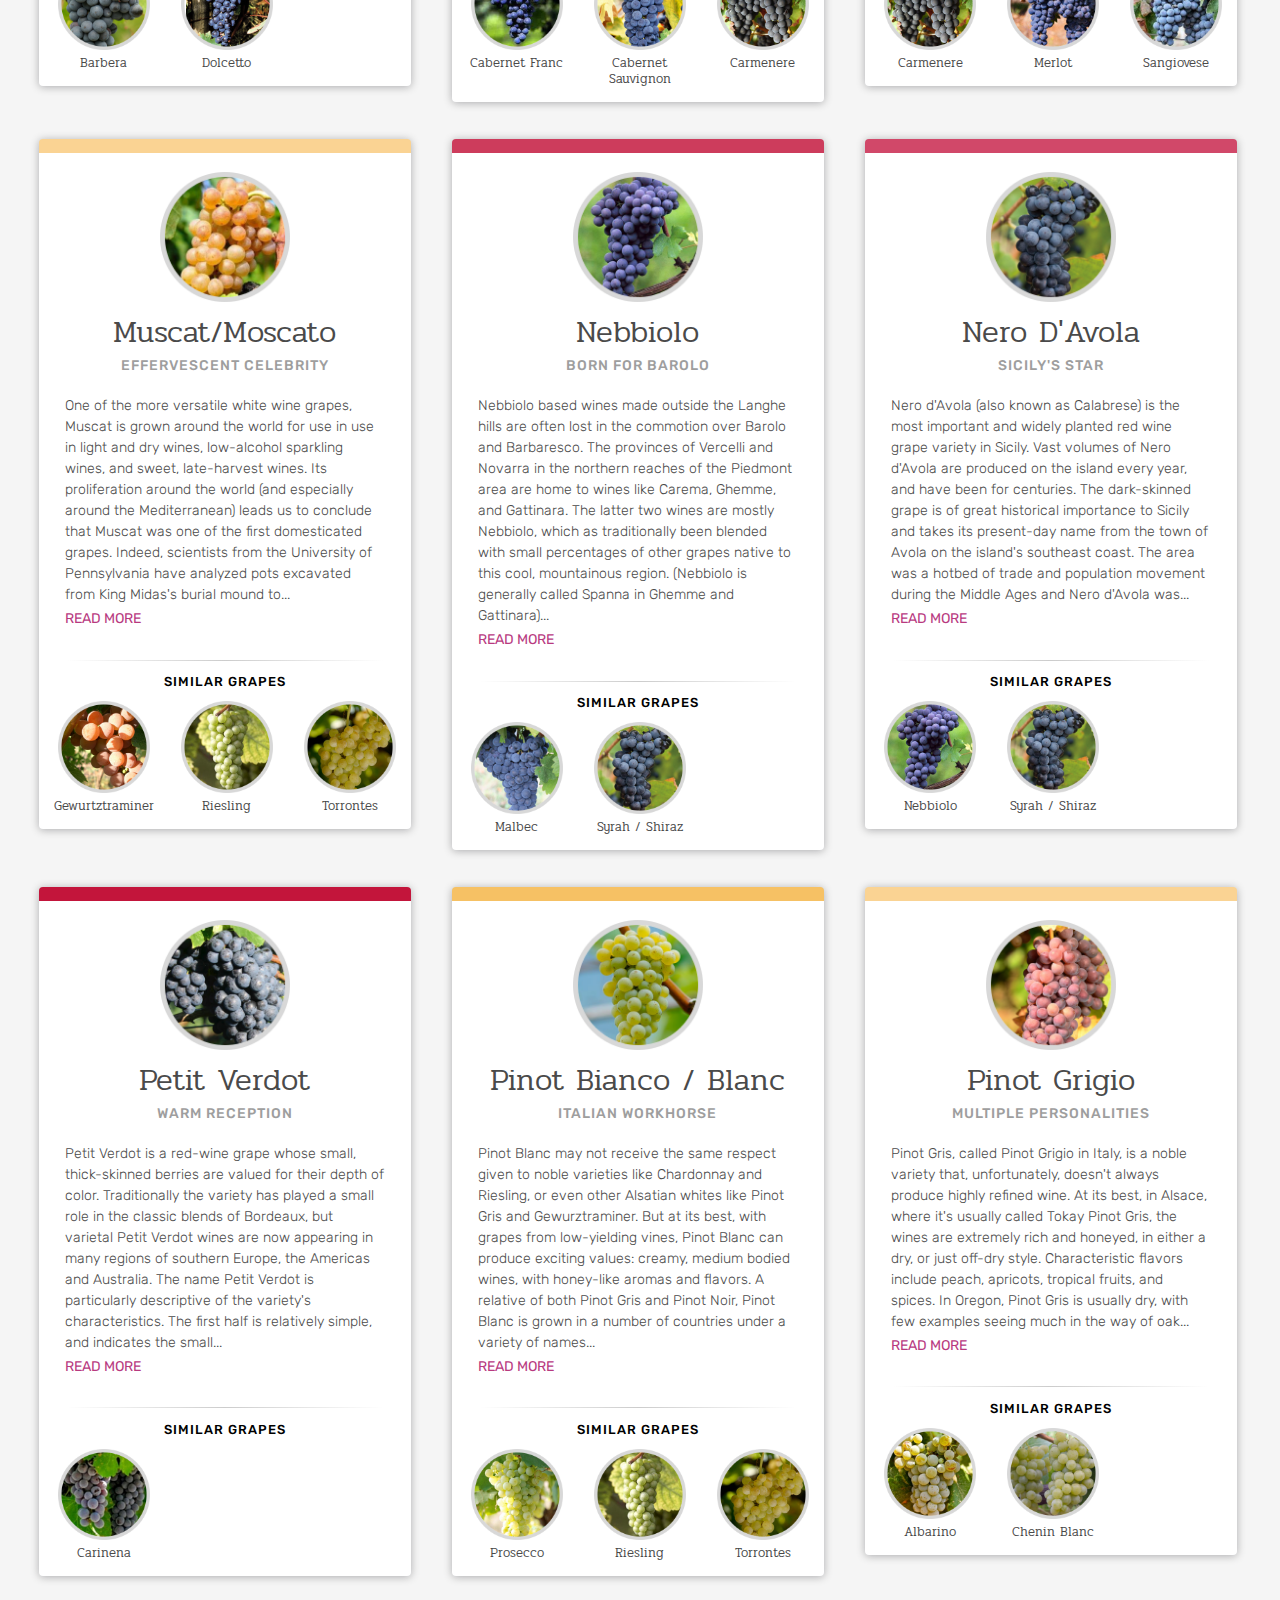
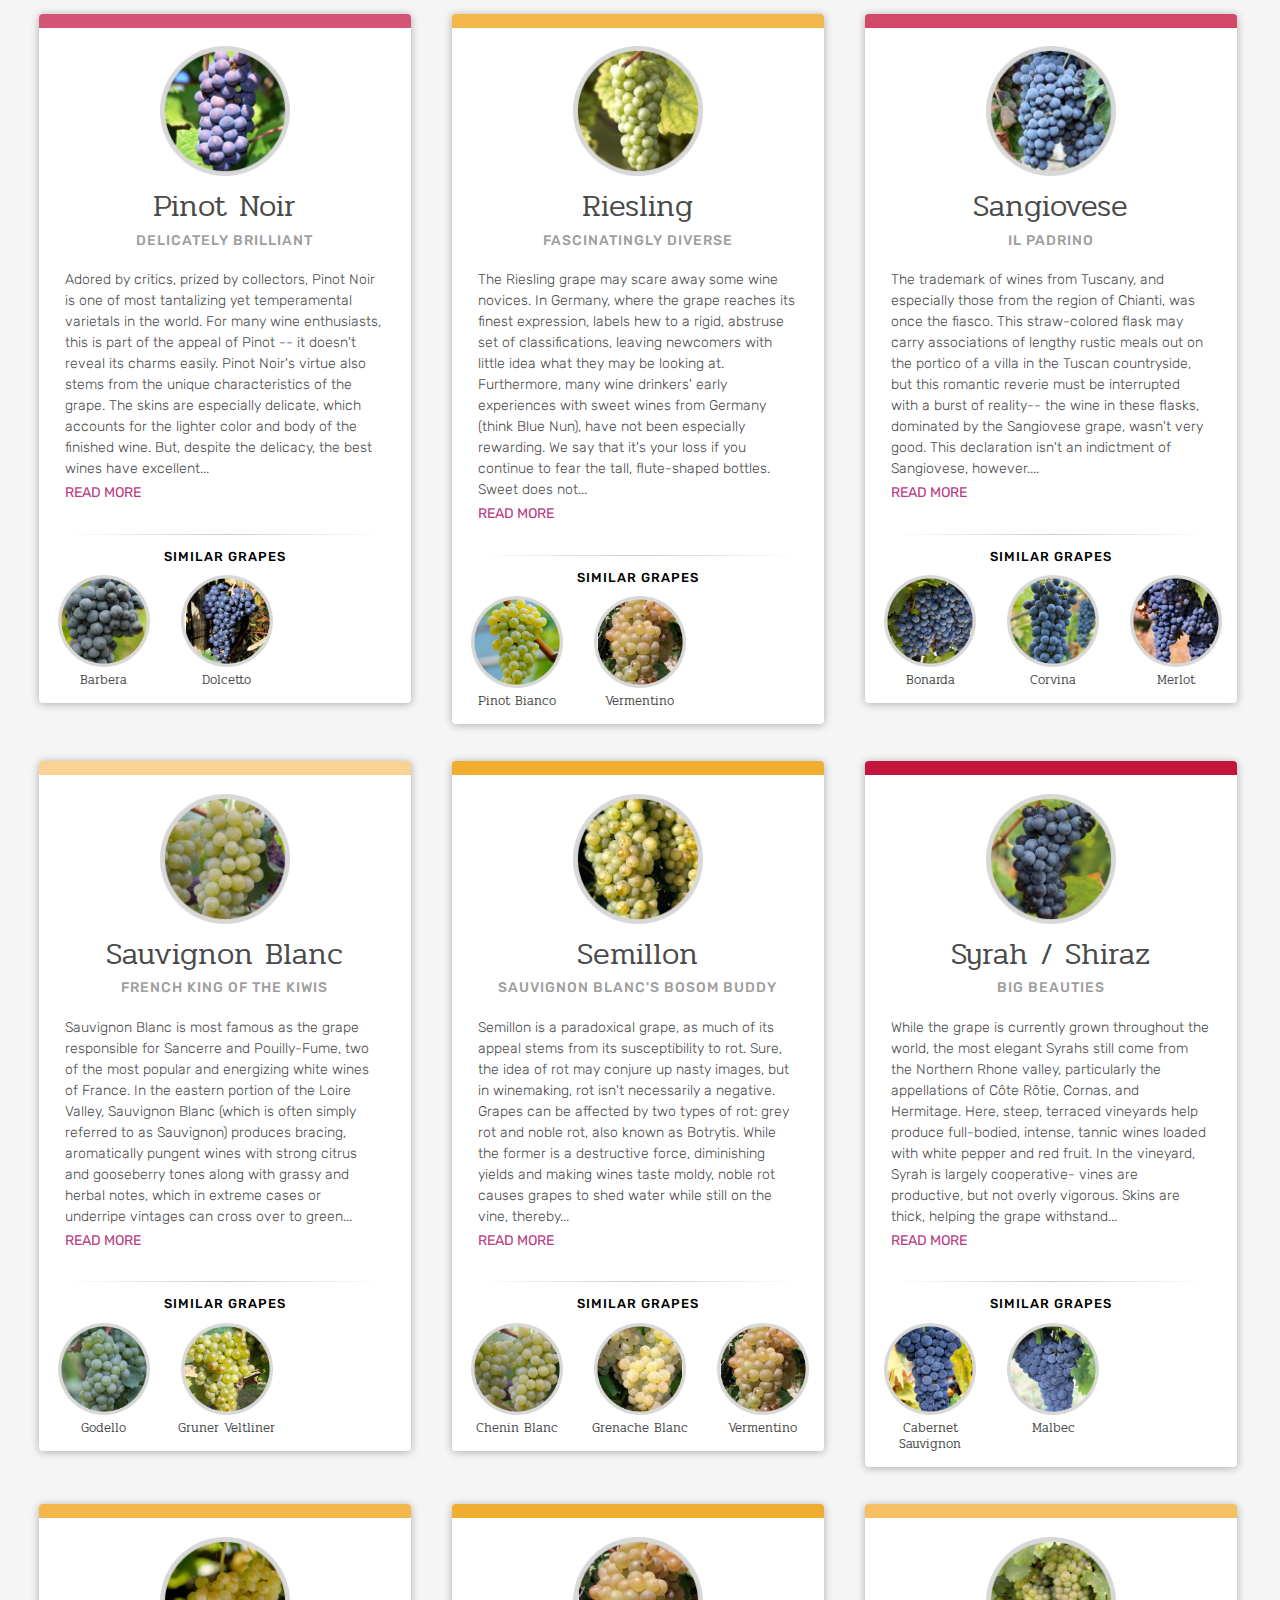
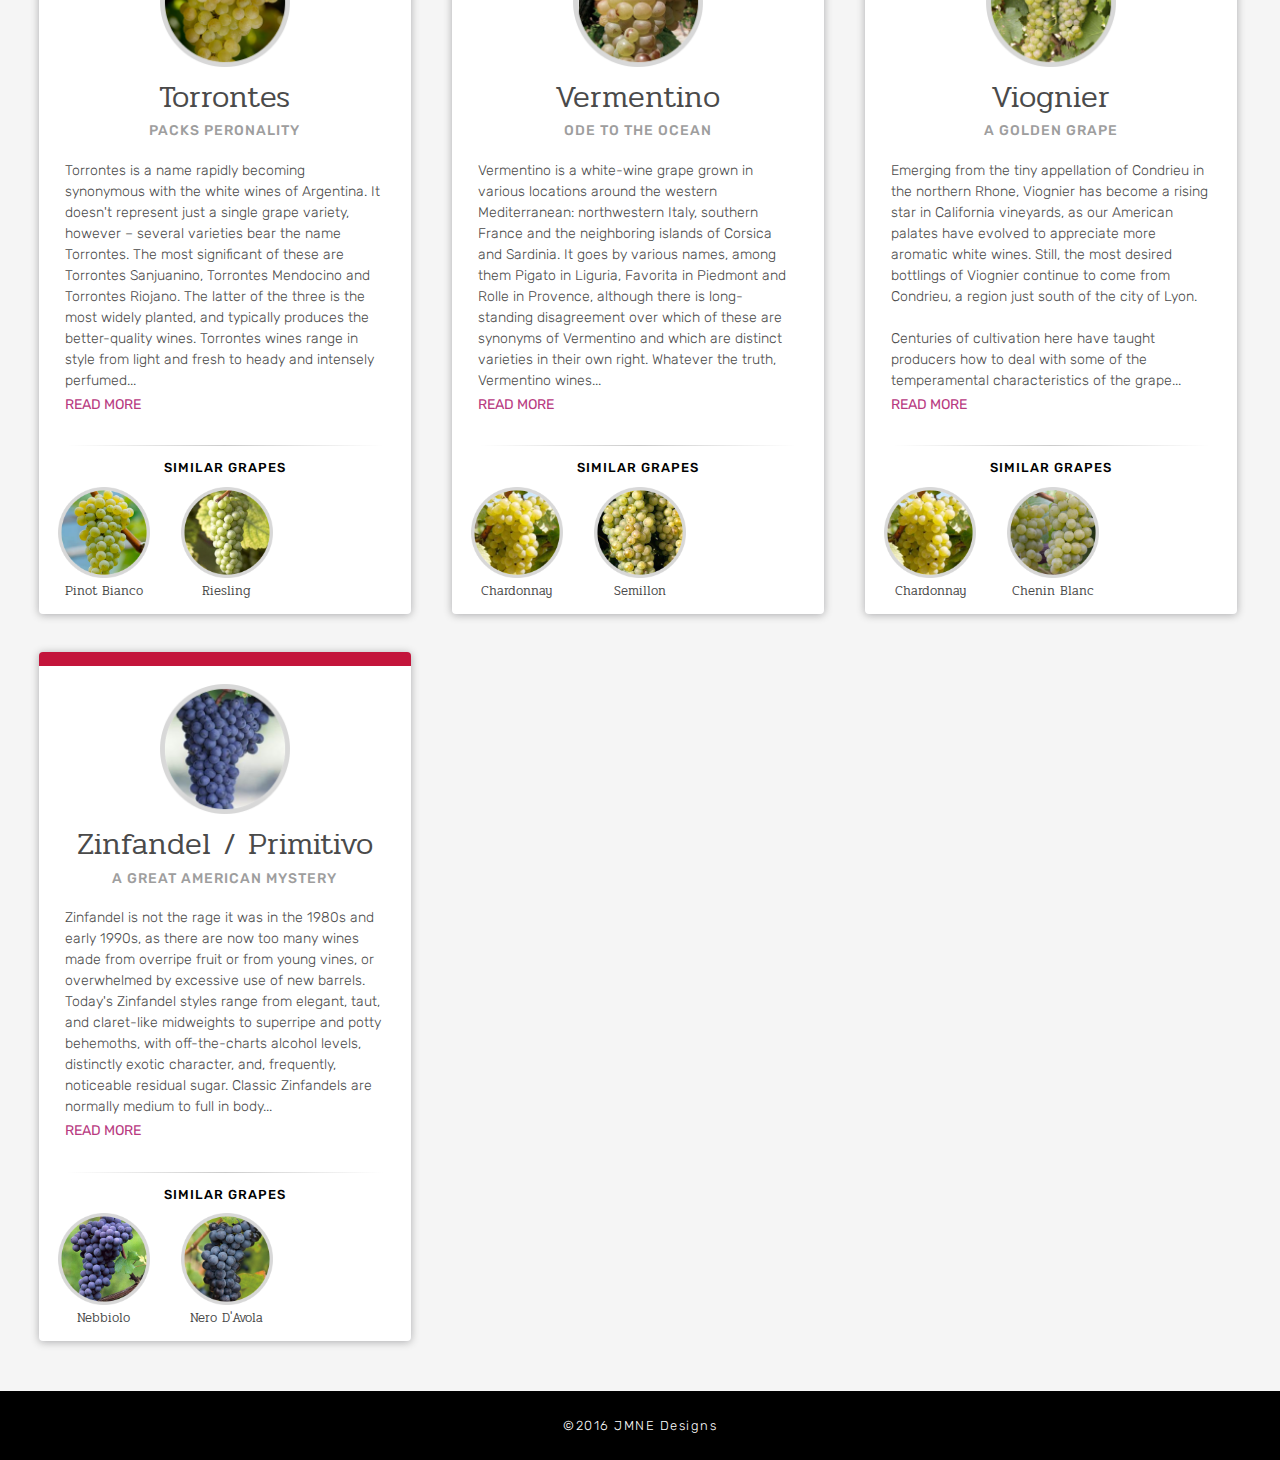
==== commit 2a1cfeb4: "additional content" ====
--- a/grapes.html
+++ b/grapes.html
@@ -86,7 +86,7 @@
 						<img class="grapeIcon" src="images/grapeimages/Albarino_grape.png">
 						<h2>Albarino</h2>
 						<h3>A Cool Customer</h3>
-						<p>Albarino (Alvarinho) is a green-skinned grape variety native to Galicia on the north Atlantic coast of Spain. It is best known as being the key grape variety in the Rias Baixas DO, where it makes plump white wines with peach, citrus and mineral characters that pair perfectly with the local seafood.<br><br>The variety is high in acidity, and can be produced as a light white wine or in a fuller style, with oak or lees aging adding to the texture and richness...<br><span><a href="#" data-featherlight="#albarinolightbox">READ MORE</a></span></p>
+						<p>Albarino (Alvarinho) is a green-skinned grape variety native to Galicia on the north Atlantic coast of Spain. It is best known as being the key grape variety in the Rias Baixas DO, where it makes plump white wines with peach, citrus and mineral characters that pair perfectly with the local seafood. The variety is high in acidity, and can be produced as a light white wine or in a fuller style, with oak or lees aging adding to the texture and richness...<br><span><a href="#" data-featherlight="#albarinolightbox">READ MORE</a></span></p>
 						<hr>
 						<h3 class="related">Similar Grapes</h3>
 						<div class="simGrapeGroup">
@@ -108,7 +108,7 @@
 						<img class="grapeIcon" src="images/grapeimages/Barbera_grape.png">
 						<h2>Barbera</h2>
 						<h3>Versatile, Light and Tart</h3>
-						<p>Albarino (Alvarinho) is a green-skinned grape variety native to Galicia on the north Atlantic coast of Spain. It is best known as being the key grape variety in the Rias Baixas DO, where it makes plump white wines with peach, citrus and mineral characters that pair perfectly with the local seafood.<br><br>The variety is high in acidity, and can be produced as a light white wine or in a fuller style, with oak or lees aging adding to the texture and richness...<br><span><a href="#" data-featherlight="#barberalightbox">READ MORE</a></span></p>
+						<p>Piedmont may be famous for its Nebbiolo-based wines, Barolo and Barbaresco, but the inhabitants of this region in Northwest Italy don't drink these big, tannic wines on an everyday basis. When it comes to a weekday dinner's accompaniment, they usually turn to Barbera (when not drinking the other everyday wine of the region, Dolcetto.) With this in mind, it's no surprise that this fruity and acidic wine has a reputation for food friendliness that extends beyond Italy...<br><span><a href="#" data-featherlight="#barberalightbox">READ MORE</a></span></p>
 						<hr>
 						<h3 class="related">Similar Grapes</h3>
 						<div class="simGrapeGroup">
@@ -128,7 +128,7 @@
 					<div id="barberalightbox" class="lightbox">
 						<h2>Barbera</h2>
 						<h3>Versatile, Light and Tart</h3>
-						<p>Albarino (Alvarinho) is a green-skinned grape variety native to Galicia on the north Atlantic coast of Spain. It is best known as being the key grape variety in the Rias Baixas DO, where it makes plump white wines with peach, citrus and mineral characters that pair perfectly with the local seafood.<br><br>The variety is high in acidity, and can be produced as a light white wine or in a fuller style, with oak or lees aging adding to the texture and richness. A marine characteristic from the nearby Atlantic ocean is often discernible, sometimes manifesting itself as a slight salinity, which makes Albarino a perfect food wine. The variety is often made into a lightly sparkling Vinho Verde wine in Portugal, which is commonly labeled varietally to distinguish it from the usual Louriero-based Vinho Verde blend. Here, the variety is known as Alvarinho.<br><br>Albarino is native to the area in the northwestern corner of the Iberian peninsula, but it is not clear on which side of the border – as it is planted widely on each side. In Spain, Albarino constitutes more than 90 percent of the grapes planted in the Rias Baixas area, where the complex mesoclimateswithin this DO signify the many different sub-regions and variations between vintages and vineyards.<br><br>In Portugal, Alvarinho Vinho Verde wines are sometimes bottled with a certain amount of carbon dioxide, resulting in wines that have a light, sparkling sensation in the mouth. They were the first Portuguese wines to be widely labeled and recognized by their varietal name, and the growth in their popularity has supported a boom in availability and price. These wines are usually intended for early consumption.<br><br>The high quality of Albarino and an increased interest in Spanish grape varieties has seen the variety begin to find a home in various other parts of the world. It is planted in some of California's cooler areas, and Albarino-based wines are beginning to turn heads in New Zealand.
+						<p>Piedmont may be famous for its Nebbiolo-based wines, Barolo and Barbaresco, but the inhabitants of this region in Northwest Italy don't drink these big, tannic wines on an everyday basis. When it comes to a weekday dinner's accompaniment, they usually turn to Barbera (when not drinking the other everyday wine of the region, Dolcetto.) With this in mind, it's no surprise that this fruity and acidic wine has a reputation for food friendliness that extends beyond Italy. Just like the Italians, we can't drink big wines every night either.<br><br>Barbera is certainly planted in greater volume in Piedmont than Nebbiolo. While the best hillside vineyards may be reserved for Nebbiolo, the adaptability of the Barbera grape encourages widespread cultivation. Even in a marginal harvest, Barbera vines can be relied upon for consistent quality and yields. Indeed, highly acclaimed Barolo and Barbaresco estates produce some of the most desired Barbera wines as well. Even if the grape doesn't have the same stellar reputation, it will still benefit from careful production techniques. Accordingly, we've been pleased by recent trends, which have producers cutting yields to increase concentration and making greater use of small French oak barrels. These two steps work in concert with each other; the wood, on its own, helps balance the acidity of the wine and contributes some tannic structure, but without increased concentration, the oak would overwhelm and dry out the fruit in the wine.<br><br>There are two primary DOCs in Piedmont, Barbera d'Alba and Barbera d'Asti. The wine of Asti tends to be fruitier, but less structured than the wine of Alba, and tends to see little oak treatment during vinification. Alba derives its fame from the Nebbiolo producers along the hillsides that surround the town. Barbera D'Alba reflects this proximity. Compared to Barbera d'Asti, Barbera D'Alba can be a more highly concentrated and structured wine. Thus it draws greater benefits from barrel treatment. We like the wines from Elio Altare, La Spinetta, and Vietti.<br><br>There is also a small amount of Barbera planted in California, but the demand remains somewhat limited. Here, look to wines from the Sierra Foothills, where the higher elevation and granitic soils seems to provide an appropriate growing location.<br><br>Again, the low tannins and high acidity of Barbera make it a flexible wine that goes well with multiple types of food. We especially like it paired with tomato dishes, like pizzas and pastas, as the acidity of the wine matches that of the tomatoes. Even richer meat dishes and hard cheeses will work well too.
 						</div>
 					<!-- barbera -->
 
@@ -138,7 +138,7 @@
 						<img class="grapeIcon" src="images/grapeimages/Bonarda_grape.png">
 						<h2>Bonarda</h2>
 						<h3>Argentina's No.1</h3>
-						<p>Albarino (Alvarinho) is a green-skinned grape variety native to Galicia on the north Atlantic coast of Spain. It is best known as being the key grape variety in the Rias Baixas DO, where it makes plump white wines with peach, citrus and mineral characters that pair perfectly with the local seafood.<br><br>The variety is high in acidity, and can be produced as a light white wine or in a fuller style, with oak or lees aging adding to the texture and richness...<br><span><a href="#" data-featherlight="#bonardalightbox">READ MORE</a></span></p>
+						<p>Genuine Bonadra Piemontese is, as the name suggests, a red Piedmont grape which is now somewhat rare in its native Italy. Experts are divided as to whether Argentine Bonarda is indeed actually Bonarda Piemontese, or Bonarda Novarese (another Piedmont grape also known as Uva Rara) – the confusion is not helped by the fact that there are several other varieties that are sometimes known as Bonarda. Argentina's National Institute of Vitiviniculture is, however...<br><span><a href="#" data-featherlight="#bonardalightbox">READ MORE</a></span></p>
 						<hr>
 						<h3 class="related">Similar Grapes</h3>
 						<div class="simGrapeGroup">
@@ -150,7 +150,7 @@
 					<div id="bonardalightbox" class="lightbox">
 						<h2>Bonarda</h2>
 						<h3>Argentina's No.1</h3>
-						<p>Albarino (Alvarinho) is a green-skinned grape variety native to Galicia on the north Atlantic coast of Spain. It is best known as being the key grape variety in the Rias Baixas DO, where it makes plump white wines with peach, citrus and mineral characters that pair perfectly with the local seafood.<br><br>The variety is high in acidity, and can be produced as a light white wine or in a fuller style, with oak or lees aging adding to the texture and richness. A marine characteristic from the nearby Atlantic ocean is often discernible, sometimes manifesting itself as a slight salinity, which makes Albarino a perfect food wine. The variety is often made into a lightly sparkling Vinho Verde wine in Portugal, which is commonly labeled varietally to distinguish it from the usual Louriero-based Vinho Verde blend. Here, the variety is known as Alvarinho.<br><br>Albarino is native to the area in the northwestern corner of the Iberian peninsula, but it is not clear on which side of the border – as it is planted widely on each side. In Spain, Albarino constitutes more than 90 percent of the grapes planted in the Rias Baixas area, where the complex mesoclimateswithin this DO signify the many different sub-regions and variations between vintages and vineyards.<br><br>In Portugal, Alvarinho Vinho Verde wines are sometimes bottled with a certain amount of carbon dioxide, resulting in wines that have a light, sparkling sensation in the mouth. They were the first Portuguese wines to be widely labeled and recognized by their varietal name, and the growth in their popularity has supported a boom in availability and price. These wines are usually intended for early consumption.<br><br>The high quality of Albarino and an increased interest in Spanish grape varieties has seen the variety begin to find a home in various other parts of the world. It is planted in some of California's cooler areas, and Albarino-based wines are beginning to turn heads in New Zealand.
+						<p>Genuine Bonadra Piemontese is, as the name suggests, a red Piedmont grape which is now somewhat rare in its native Italy.<br><br>Experts are divided as to whether Argentine Bonarda is indeed actually Bonarda Piemontese, or Bonarda Novarese (another Piedmont grape also known as Uva Rara) – the confusion is not helped by the fact that there are several other varieties that are sometimes known as Bonarda. Argentina's National Institute of Vitiviniculture is, however, clear that the variety is not Croatina, which is a Lombardy grape also known as Bonarda Oltrepo Pavese.<br><br>Whichever it is, Bonarda was until recently the most widely planted wine grape variety in Argentina. It has only recently been surpassed by Malbec in area. Despite this abundance, it has not traditionally been used to produce varietal wines - being used instead for bulk production of table wines - though there are some notable and outstanding exceptions to this pattern.<br><br>Bonarda wines can be lighter-bodied and fruity, full of cherry and plum flavours, with light tannins and moderate acidity. However with concentrated fruit from older vines, and especially when oak aged, Bonardas can also be big, fruity, dense and tannic wines with deep colour and fig and raisin characteristics.<br><br>In most Argentine vineyards, Bonarda is one of the last grapes to be harvested.
 					</div>
 					<!-- bonarda -->
 
@@ -160,7 +160,8 @@
 						<img class="grapeIcon" src="images/grapeimages/CabFranc_grape.png">
 						<h2>Cabernet Franc</h2>
 						<h3>The Mothership</h3>
-						<p>Albarino (Alvarinho) is a green-skinned grape variety native to Galicia on the north Atlantic coast of Spain. It is best known as being the key grape variety in the Rias Baixas DO, where it makes plump white wines with peach, citrus and mineral characters that pair perfectly with the local seafood.<br><br>The variety is high in acidity, and can be produced as a light white wine or in a fuller style, with oak or lees aging adding to the texture and richness...<br><span><a href="#" data-featherlight="#cabfranclightbox">READ MORE</a></span></p>
+						<p>The Loire Valley's most renowned red wines, Bourgueil and Chinon, are made from Cabernet Franc, as are the mostly lighter, friendlier wines of Anjou and the somewhat more serious wines of Saumur-Champigny. Until recently, the aroma and flavor profile of Cabernet Franc had been decidedly out of step with the tastes of modern wine drinkers: herbal and peppery, with notes of tobacco leaf, menthol, and licorice, and often rather dry-edged tannins...<br><span><a href="#" data-featherlight="#cabfranclightbox">READ MORE</a></span></p>
+						<hr>
 						<h3 class="related">Similar Grapes</h3>
 						<div class="simGrapeGroup">
 							<img class="grapeIcon smallIcon" src="images/grapeimages/Cabernet_grape.png">
@@ -175,7 +176,7 @@
 					<div id="cabfranclightbox" class="lightbox">
 						<h2>Cabernet Franc</h2>
 						<h3>The Mothership</h3>
-						<p>Albarino (Alvarinho) is a green-skinned grape variety native to Galicia on the north Atlantic coast of Spain. It is best known as being the key grape variety in the Rias Baixas DO, where it makes plump white wines with peach, citrus and mineral characters that pair perfectly with the local seafood.<br><br>The variety is high in acidity, and can be produced as a light white wine or in a fuller style, with oak or lees aging adding to the texture and richness. A marine characteristic from the nearby Atlantic ocean is often discernible, sometimes manifesting itself as a slight salinity, which makes Albarino a perfect food wine. The variety is often made into a lightly sparkling Vinho Verde wine in Portugal, which is commonly labeled varietally to distinguish it from the usual Louriero-based Vinho Verde blend. Here, the variety is known as Alvarinho.<br><br>Albarino is native to the area in the northwestern corner of the Iberian peninsula, but it is not clear on which side of the border – as it is planted widely on each side. In Spain, Albarino constitutes more than 90 percent of the grapes planted in the Rias Baixas area, where the complex mesoclimateswithin this DO signify the many different sub-regions and variations between vintages and vineyards.<br><br>In Portugal, Alvarinho Vinho Verde wines are sometimes bottled with a certain amount of carbon dioxide, resulting in wines that have a light, sparkling sensation in the mouth. They were the first Portuguese wines to be widely labeled and recognized by their varietal name, and the growth in their popularity has supported a boom in availability and price. These wines are usually intended for early consumption.<br><br>The high quality of Albarino and an increased interest in Spanish grape varieties has seen the variety begin to find a home in various other parts of the world. It is planted in some of California's cooler areas, and Albarino-based wines are beginning to turn heads in New Zealand.
+						<p>The Loire Valley's most renowned red wines, Bourgueil and Chinon, are made from Cabernet Franc, as are the mostly lighter, friendlier wines of Anjou and the somewhat more serious wines of Saumur-Champigny. Until recently, the aroma and flavor profile of Cabernet Franc had been decidedly out of step with the tastes of modern wine drinkers: herbal and peppery, with notes of tobacco leaf, menthol, and licorice, and often rather dry-edged tannins. BUt thanks to a recent string of favorable growing seasons , and to considerable work in the vineyards to reduce vine yields and promote greater ripeness of the grapes, today's Loire Valley Cabernet Francs possess more flesh and sweetness of fruit than ever before. These Cabernet Francs are also wonderfully flexible at the table. (Incidentally, when it was discovered that a compoud called resveratrol, which is found in the skins of many red grapes, offers cardiovascular and anticarcinogenic benefits, the Cabernet Franc variety was found to be particularly high in this substance.)<br><br>There are also ample plantings of Cabernet Franc in the New World where the grape is used as it is in Bordeaux, in blends with Cabernet Sauvignon and Merlot. In the Napa Valley, there are excellent examples, particularly in the cooler mountain settings where Cabernet Sauvignon struggles to reach optimum ripeness. Some worthwhile single varietal bottlings are being produced by Pride Mountain, Chappellet, and La Jota, among other producers.<br><br>Surprisingly, Cabernet Franc is also showing some success elsewhere in North America, including in Virginia, near Monticello, where Thomas Jefferson first attempted to produce fine wine. Pay attention to current efforts, as these are proving more successful than Jefferson's early endeavors.
 					</div>
 					<!-- cabfranc -->
 
@@ -184,7 +185,7 @@
 						<img class="grapeIcon" src="images/grapeimages/Cabernet_grape.png">
 						<h2>Cabernet Sauvignon</h2>
 						<h3>Feel the Force</h3>
-						<p>Lorem ipsum dolor sit amet, consectetur adipiscing elit. Duis a nisl est. Suspendisse rutrum efficitur velit et convallis. Donec vestibulum massa id purus cursus, eget faucibus quam aliquam. Nullam finibus leo sit amet volutpat faucibus. Integer consequat volutpat velit quis accumsan. Praesent mi justo, tristique sed mi sit amet, ultricies facilisis ante.<br><br>Vestibulum ante ipsum primis in faucibus orci luctus et ultrices posuere cubilia Curae; Vivamus finibus nibh eget sapien lacinia, at venenatis nisl gravida. Nullam nisl risus, egestas id condimentum eu, scelerisque a ligula. Proin ex eros, tincidunt non est ut, ornare euismod tellus.</p>
+						<p>Cabernet Sauvignon has been the flagship red grape of the California wine industry for decades, and its popularity shows no sign of abating. Napa Valley is the heart of Cabernet Sauvignon production and is clearly an ideal region for creating world-class wines. If any Cabernet-based wine is capable of giving Bordeaux a run for its money, it's Napa Valley's examples. However, due to the extremely high cost of purchasing and developing vineyards in California, and the...<br><span><a href="#" data-featherlight="#cabernetlightbox">READ MORE</a></span></p>
 						<hr>
 						<h3 class="related">Similar Grapes</h3>
 						<div class="simGrapeGroup">
@@ -195,28 +196,44 @@
 							<img class="grapeIcon smallIcon" src="images/grapeimages/PetitVerdot_grape.png">
 							<h5>Petit Verdot</h5>		
 						</div>
-					</div><!-- cabernet -->
+					</div>
+
+						<div id="cabernetlightbox" class="lightbox">
+						<h2>Cabernet Sauvignon</h2>
+						<h3>Feel the Force</h3>
+						<p>Cabernet Sauvignon has been the flagship red grape of the California wine industry for decades, and its popularity shows no sign of abating. Napa Valley is the heart of Cabernet Sauvignon production and is clearly an ideal region for creating world-class wines. If any Cabernet-based wine is capable of giving Bordeaux a run for its money, it's Napa Valley's examples. However, due to the extremely high cost of purchasing and developing vineyards in California, and the cachet of Napa Valley on the label, this has largely become a category for the well-heeled wine lover.<br><br>At their best, Napa Valley's Cabernets are characterized by fruit notes of cassis, black cherry, and licorice and sweet oak notes of chocolate, mocha, cedar, and tar. Today, most of the best wines are aged entirely or almost completely in French oak barrels, which tend to produce somewhat more refined wines than do most American barrels. (These latter barrels often introduce exotic and pungent suggestions of scotch, bourbon, tar, coconut, and dill.) But the use of expensive French oak is no guarantee of a good bottle: too many wines today, due to high crop levels or insufficiently ripe fruit, do not have the stuffing to support their oakiness and can quickly be dominated or even dried out by their wood component. The best California Cabernets mellow and soften with five to ten years of bottle aging, developing more complex and less fruit-dominated notes of tobacco, leather, and earth, with mellower wood tones. Compared to the top Bordeaux, however, many California Cabernet Sauvignons merely endure in bottle rather than truly become more interesting. There are no shortage of quality producers, even if these wines are rarely values. And it remains to be seen if today's outsized showstoppers, made from superripe grapes and undeniably impressive on release, will reward extended bottle aging or will turn out to have been best suited for drinking in their youth.<br><br>Many wines labeled Cabernet Sauvignon contain small percentages of other so-called Bordeaux varieties -- chiefly Merlot and Cabernet Franc but also Petit Verdot and even Malbec (varietally labeled wines in California must contain at least 75% of the variety named).<br><br>Cabernet Sauvignon also flourishes in Washington State, Australia and even Chile. In Washington, prices have been creeping up at the high end, with some producers aiming to compete with cult wines from the Napa Valley. Consider Chateau Ste. Michelle and Woodward Canyon. In Australia, look to the Coonawarra and Margaret River regions. Chile can reveal excellent bargains to those who know where to look: Montes makes a strong range of quality bottlings, as does Casa Lapostolle.<br><br>As Cabernet Sauvignon is bold and assertive on the palate, it pairs best with foods like grilled red meats. Taken together, the proteins and fats in the food neutralize some of the stronger tannic qualities of the wine, leading to a harmonic combination that enhances both partners.
+					</div>
+					<!-- cabernet -->
+
 
 					<!-- carinena -->
 					<div class="cardContainer mix red" id="carinena">
 						<img class="grapeIcon" src="images/grapeimages/Carinena_grape.png">
 						<h2>Carinena</h2>
 						<h3>The Extreme Sport of Wine Tasting</h3>
-						<p>Lorem ipsum dolor sit amet, consectetur adipiscing elit. Duis a nisl est. Suspendisse rutrum efficitur velit et convallis. Donec vestibulum massa id purus cursus, eget faucibus quam aliquam. Nullam finibus leo sit amet volutpat faucibus. Integer consequat volutpat velit quis accumsan. Praesent mi justo, tristique sed mi sit amet, ultricies facilisis ante.<br><br>Vestibulum ante ipsum primis in faucibus orci luctus et ultrices posuere cubilia Curae; Vivamus finibus nibh eget sapien lacinia, at venenatis nisl gravida. Nullam nisl risus, egestas id condimentum eu, scelerisque a ligula. Proin ex eros, tincidunt non est ut, ornare euismod tellus.</p>
+						<p>The Carinena grape suffers from the curse of high yields. Until recently the most widely planted red-wine grape in France, Carinena comes from vines that can produce as much as 11 tons of fruit per acre. These high yields mean that there's plenty of wine to go around; often more than the market can handle. This lack of interest is exacerbated by the tendency of high-yielding vines to grow poorly concentrated fruit, especially in the absence of devoted efforts...<br><span><a href="#" data-featherlight="#carinenalightbox">READ MORE</a></span></p>
 						<hr>
 						<h3 class="related">Similar Grapes</h3>
 						<div class="simGrapeGroup">
 							<img class="grapeIcon smallIcon" src="images/grapeimages/Zinfandel_grape.png">
 							<h5>Zinfandel</h5>		
 						</div>
-					</div><!-- carinena -->
+					</div>
+
+					<div id="carinenalightbox" class="lightbox">
+						<h2>Carinena</h2>
+						<h3>The Extreme Sport of Wine Tasting</h3>
+						<p>The Carinena grape suffers from the curse of high yields. Until recently the most widely planted red-wine grape in France, Carinena comes from vines that can produce as much as 11 tons of fruit per acre. These high yields mean that there's plenty of wine to go around; often more than the market can handle. This lack of interest is exacerbated by the tendency of high-yielding vines to grow poorly concentrated fruit, especially in the absence of devoted efforts at pruning in the vineyard.<br><br>Certainly, there is fine justification for the efforts, sponsored by the European Union, to pull Carinena vines from vineyards in France in the last decade. The surplus of wine was undeniable. Much of this wine had little to recommend it. But when produced from very old vines that are carefully tended, Carinena can help craft characterful and concentrated wines. The best examples of this grape come from the Coteaux du Languedoc appellation in southern France. Even here, Carinena is rarely used to make single varietal wines, as AOC regulations require that it be blended with other grapes. Consequently, it is generally mixed with Syrah, Mourvedre, and Grenache. Other appellations in southern France, including Costières de Nîmes, Corbières and Minervois, also produce interesting, and reasonably priced blends incorporating the Carinena grape.<br><br>For single-varietal expressions of Carinena, look to Sardinia. Here, the grape yields palate-caressing wines with aromas and flavors of red cherry and nutmeg. Again, the success of the grape is highly dependent on the wine-maker, but with the proper care, these wines can be quite interesting. Look to wines from Santadi, arguably the best cooperative on the island.<br><br>Some California producers have also begun making single-varietal bottlings of Carinena from old vines. Look to Ridge Vineyards and Bonny Doon for reliable examples.
+					</div>
+					<!-- carinena -->
+
 
 					<!-- chardonnay -->
 					<div class="cardContainer mix white" id="chardonnay">
 						<img class="grapeIcon" src="images/grapeimages/Chardonnay_grape.png">
 						<h2>Chardonnay</h2>
 						<h3>The Big Daddy</h3>
-						<p>Lorem ipsum dolor sit amet, consectetur adipiscing elit. Duis a nisl est. Suspendisse rutrum efficitur velit et convallis. Donec vestibulum massa id purus cursus, eget faucibus quam aliquam. Nullam finibus leo sit amet volutpat faucibus. Integer consequat volutpat velit quis accumsan. Praesent mi justo, tristique sed mi sit amet, ultricies facilisis ante.<br><br>Vestibulum ante ipsum primis in faucibus orci luctus et ultrices posuere cubilia Curae; Vivamus finibus nibh eget sapien lacinia, at venenatis nisl gravida. Nullam nisl risus, egestas id condimentum eu, scelerisque a ligula. Proin ex eros, tincidunt non est ut, ornare euismod tellus.</p>
+						<p>The best Chardonnays in the world continue to arrive from the region where the grape first emerged: the chalk, clay, and limestone vineyards of Burgundy and Chablis. While the origins of the grape were disputed for many years, with some speculating that the grape came all the way from the Middle East, DNA researchers at the University of California Davis proved in 1999 that Chardonnay actually developed, most likely, in eastern France, as a cross between...<br><span><a href="#" data-featherlight="#chardonnaylightbox">READ MORE</a></span></p>
 						<hr>
 						<h3 class="related">Similar Grapes</h3>
 						<div class="simGrapeGroup">
@@ -227,14 +244,22 @@
 							<img class="grapeIcon smallIcon" src="images/grapeimages/Semillon_grape.png">
 							<h5>Semillon</h5>		
 						</div>
-					</div><!-- chardonnay -->
+					</div>
+
+					<div id="chardonnaylightbox" class="lightbox">
+						<h2>Chardonnay</h2>
+						<h3>The Big Daddy</h3>
+						<p>The best Chardonnays in the world continue to arrive from the region where the grape first emerged: the chalk, clay, and limestone vineyards of Burgundy and Chablis. While the origins of the grape were disputed for many years, with some speculating that the grape came all the way from the Middle East, DNA researchers at the University of California Davis proved in 1999 that Chardonnay actually developed, most likely, in eastern France, as a cross between a member of the "Pinot" family and an ancient, and nearly extinct variety called Gouais Blanc.<br><br>Wine lovers who have come to think of Chardonnay as weighty and thick will find Chablis a revelation. When grown in the cool, clay-and-chalk soils around the sleepy town of Chablis, at the northern reach of Burgundy, Chardonnay is transformed into one of the world's most cerebral and distinctive white wines. With its brisk citrus character, floral lift, and incisive minerality, Chablis is at once sharper and more delicate than white Burgundy from the Cote d'Or nearly 100 miles to the southeast -- and potentially at least as long-lived. And Chablis is about as far removed from fruit and oak-driven New World Chardonnay as a white wine can be.<br><br>As recently as fifteen years ago, the American market had an unquenchable thirst for Chardonnay, particularly for examples from California. Today, although Chardonnay is still the most widely planted variety in California in terms of acreage, serious wine aficionados rarely talk about Chardonnays other than those from a handful of specialist producers. Even at the level of the mass market, many consumers have tired of overly alcoholic, over-oaked, and clumsy wines, not to mention neutral, technically correct but soulless examples. Many wine drinkers have moved on to fresher, less oak-influenced white wines such as Sauvignon Blanc. This is a shame, as the trend has turned toward brighter, better-balanced Chardonnays from cooler sites, with crisper fruit aromas, more soil character, and less reliance on new barrels for flavor.<br><br>Still, it's a two tier market. A relative handful of producers make wonderfully layered, complex Chardonnays that can easily hold their own against more expensive white Burgundies, at least in their early years in bottle. These wines, which can be richer than dry whites have any right to be, are among the most impressive wines made in California today and continue to be hotly pursued by collectors. The rest of California's Chardonnay producers compete for the attention of consumers who are no longer obsessed with this grape. <br><br>But there are now many excellent choices available, many from cooler areas. Lower elevations of Napa Valley have virtually been abandoned as appropriate sites for Chardonnay. Now the best wines come from the Russian River Valley and further west in Sonoma County; Carneros, the Anderson Valley to the north; and the Central Coast, especially the windy western portion of Santa Barbara County. Today, there are fewer blowsy, tropical-fruity Chardonnays with the alcohol levels and flavors of a pina colada and many more wines with fresher stone and citrus fruit elements, mineral notes, and restrained oak spice.<br><br>While most California Chardonnays should be consumed within two or three years of their release, the top examples can give pleasure for four to eight years, although it is debatable whether these wines gain more in texture and complexity than they lose in early fruitiness.<br><br>Just north of California, Chardonnay is by a wide margin Washington's most popular white variety in terms of vineyard acreage, yet the number of truly concentrated and consistently excellent wines is limited. Some of the most interesting Chardonnays come from the cooler Columbia Gorge viticultural area, which spills over into Oregon: the Celio vineyard in particular is the source of some very fresh wines that often show a juicy nectarine component.<br><br>On the other side of the world, the export market for Australian Chardonnay was driven in the 1980s by what is called the Show Reserve style -- attention-getting wines made for competitive tastings, usually marked by lavish oak spice, superripe tropical flavors, thick textures due to high alcohol, and sometimes even a bit of residual sugar to seduce early tasters. These wines can be difficult to take, either at the table or on their own. For better or worse, though, this is the style that defines Australian Chardonnay for many North American wine lovers. Fortunately, many producers have adjusted their wine-making regimens to make fresher, more vibrant, and energetic Chardonnays. The most obvious strategy has been to plant Chardonnay in regions and in microclimates better suited to making elegant wines with real flavor intensity than those with brute strength. Western Australia, particularly the Margaret River region, has emerged as a top growing area for Chardonnay, with superb wines also being produced in Victoria and the Adelaide Hills. Tasmania is showing promise as well.<br><br>Even if it is the country's second most important variety in terms of production, Chardonnay in New Zealand is of limited interest to international markets. Few sites appear capable of producing truly distinctive Chardonnay wines, and full crop levels and a high percentage of young vines further limit the grower's ability to transmit soil character into the bottle. Some wineries slap a lot of oak on their Chardonnays, with the result that the wines can be more about wood than about the variety. But fresh, unoaked Chardonnays made in a Sauvignon style have attracted a following in North America, especially where prices are reasonable.
+					</div>
+					<!-- chardonnay -->
+
 
 					<!-- chenin blanc -->
 					<div class="cardContainer mix white" id="cheninBlanc">
 						<img class="grapeIcon" src="images/grapeimages/CheninBlanc_grape.png">
 						<h2>Chenin Blanc</h2>
 						<h3>Summery Sweet</h3>
-						<p>Lorem ipsum dolor sit amet, consectetur adipiscing elit. Duis a nisl est. Suspendisse rutrum efficitur velit et convallis. Donec vestibulum massa id purus cursus, eget faucibus quam aliquam. Nullam finibus leo sit amet volutpat faucibus. Integer consequat volutpat velit quis accumsan. Praesent mi justo, tristique sed mi sit amet, ultricies facilisis ante.<br><br>Vestibulum ante ipsum primis in faucibus orci luctus et ultrices posuere cubilia Curae; Vivamus finibus nibh eget sapien lacinia, at venenatis nisl gravida. Nullam nisl risus, egestas id condimentum eu, scelerisque a ligula. Proin ex eros, tincidunt non est ut, ornare euismod tellus.</p>
+						<p>Known in the Anjou and Touraine districts of the Loire Valley as the Pineau de la Loire, the Chenin Blanc grape lends itself to an extraordinary range of styles, from bracing, bone-dry Savennieres and Vouvrays (there is also a sparkling version), to medium-dry or demi-sec, wines, to some of the world's most staggeringly rich late-harvest wines made in years that benefit from the arrival of botrytis. general characteristics of Chenin Blanc include citrus...<br><span><a href="#" data-featherlight="#cheninBlanclightbox">READ MORE</a></span></p>
 						<hr>
 						<h3 class="related">Similar Grapes</h3>
 						<div class="simGrapeGroup">
@@ -245,14 +270,22 @@
 							<img class="grapeIcon smallIcon" src="images/grapeimages/Vermentino_grape.png">
 							<h5>Vermentino</h5>		
 						</div>
-					</div><!-- chenin blanc -->
+					</div>
+
+					<div id="cheninBlanclightbox" class="lightbox">
+						<h2>Chenin Blanc</h2>
+						<h3>Summery Sweet</h3>
+						<p>Known in the Anjou and Touraine districts of the Loire Valley as the Pineau de la Loire, the Chenin Blanc grape lends itself to an extraordinary range of styles, from bracing, bone-dry Savennieres and Vouvrays (there is also a sparkling version), to medium-dry or demi-sec, wines, to some of the world's most staggeringly rich late-harvest wines made in years that benefit from the arrival of botrytis. general characteristics of Chenin Blanc include citrus fruits, peach, pear, apple, and quince; spring flowers and honeysuckle; occasionally a lanolin/wet wool element; and assertive mineral and earthy notes, sometimes reminiscent of fresh, sweet mushrooms.<br><br>Chenin Blancs in both dry and sweet styles are noted for their longevity -- especially those from Vouvray. The very sweetest bottlings from Chenin Blanc are among the longest-lived nonfortified wines in the world. Note that, compared to Sauternes for example, sweet wines from the Loire Valley are lower in alcohol, higher in acidity, and dominated by the aromas and flavors of fruit rather than oak barrels. 
+					</div>
+					<!-- chenin blanc -->
+
 
 					<!-- corvina -->
 					<div class="cardContainer mix red" id="corvina">
 						<img class="grapeIcon" src="images/grapeimages/Corvina_grape.png">
 						<h2>Corvina</h2>
 						<h3>Brings the Bite</h3>
-						<p>Lorem ipsum dolor sit amet, consectetur adipiscing elit. Duis a nisl est. Suspendisse rutrum efficitur velit et convallis. Donec vestibulum massa id purus cursus, eget faucibus quam aliquam. Nullam finibus leo sit amet volutpat faucibus. Integer consequat volutpat velit quis accumsan. Praesent mi justo, tristique sed mi sit amet, ultricies facilisis ante.<br><br>Vestibulum ante ipsum primis in faucibus orci luctus et ultrices posuere cubilia Curae; Vivamus finibus nibh eget sapien lacinia, at venenatis nisl gravida. Nullam nisl risus, egestas id condimentum eu, scelerisque a ligula. Proin ex eros, tincidunt non est ut, ornare euismod tellus.</p>
+						<p>Corvina is an Italian red wine grape most famous as a key constituent of Valpolicella wines, along with Rondinella. Its most commonly cited characteristic is its sour cherry flavor, as well as its lack of color and tannin – Corvina wines tend to be bright red and lighter in structure. The variety also lends itself well to the apassimento process of air-drying grapes, used to make the famous Amarone wine. Corvina is widely planted in Italy's northeastern corner...<br><span><a href="#" data-featherlight="#corvinalightbox">READ MORE</a></span></p>
 						<hr>
 						<h3 class="related">Similar Grapes</h3>
 						<div class="simGrapeGroup">
@@ -263,14 +296,22 @@
 							<img class="grapeIcon smallIcon" src="images/grapeimages/Petitverdot_grape.png">
 							<h5>Petit Verdot</h5>		
 						</div>
-					</div><!-- corvina -->
+					</div>
+
+					<div id="corvinalightbox" class="lightbox">
+						<h2>Corvina</h2>
+						<h3>Brings the Bite</h3>
+						<p>Corvina is an Italian red wine grape most famous as a key constituent of Valpolicella wines, along with Rondinella. Its most commonly cited characteristic is its sour cherry flavor, as well as its lack of color and tannin – Corvina wines tend to be bright red and lighter in structure. The variety also lends itself well to the apassimento process of air-drying grapes, used to make the famous Amarone wine.<br><br>Corvina is widely planted in Italy's northeastern corner, making DOC, DOCG and IGT wines. In Valpolicella, Bardolino and Amarone wines, Corvina makes up the bulk but not the whole: 100-percent Corvina wines must be made under the regional IGT title. As with the famed Super Tuscans, top producers have not let this put them off making prestigious, concentrated wines, and many top Corvina-based wines are labeled IGT. In blends, Corvina's high level of acidity and distinctive cherried, herbaceous flavors are essential to the character of the wine.<br><br>The variety ripens very late, which can be an issue for growers, but thick skins means that Corvina lends itself well to air-drying. Grapes are spread on straw mats after picking and can develop phenols and sugars, while drying out to concentrate flavors. This is the method employed in the production of Amarone and Recioto della Valpolicella wines, and to a lesser extent the region's Ripasso wines.<br><br>Corvina has dipped in and out of popularity in the last century, with excessive yields contributing to Valpolicella's poor reputation in the 1980s. This has been rectified in recent years, with producers experimenting with the grapes: barrel-aging has proved popular, as have longer maceration times to extract color. The result has been a welcome upsurge in quality.<br><br>While Corvina is an important variety in its Italian homeland, it is yet to spread across the world: only Australia and Argentina have made progress with Corvina-based wines.
+					</div>
+					<!-- corvina -->
+
 
 					<!-- dolcetto -->
 					<div class="cardContainer mix red" id="dolcetto">
 						<img class="grapeIcon" src="images/grapeimages/Dolcetto_grape.png">
 						<h2>Dolcetto</h2>
 						<h3>Little Sweet One</h3>
-						<p>Nullam finibus leo sit amet volutpat faucibus. Integer consequat volutpat velit quis accumsan. Praesent mi justo, tristique sed mi sit amet, ultricies facilisis ante.<br><br>Vestibulum ante ipsum primis in faucibus orci luctus et ultrices posuere cubilia Curae; Vivamus finibus nibh eget sapien lacinia, at venenatis nisl gravida. Nullam nisl risus, egestas id condimentum eu, scelerisque a ligula. Proin ex eros, tincidunt non est ut, ornare euismod tellus.</p>
+						<p>With Barbera, Dolcetto is one of the two "everyday" wines of the Piedmont region in Italy. While the most favorable growing sites here are reserved for Barolo and Barbaresco, winemakers plant Dolcetto widely where the temperamental Nebbiolo grape doesn't thrive. As Dolcetto is not made to age, but rather intended for more immediate consumption, these plantings allow the same winemakers who produce Barolo and Barbaresco to earn immediate revenue while...<br><span><a href="#" data-featherlight="#dolcettolightbox">READ MORE</a></span></p>
 						<hr>
 						<h3 class="related">Similar Grapes</h3>
 						<div class="simGrapeGroup">
@@ -281,28 +322,44 @@
 							<img class="grapeIcon smallIcon" src="images/grapeimages/Bonarda_grape.png">
 							<h5>Bonarda</h5>		
 						</div>
-					</div><!-- dolcetto -->
+					</div>
+
+					<div id="dolcettolightbox" class="lightbox">
+						<h2>Dolcetto</h2>
+						<h3>Little Sweet One</h3>
+						<p>With Barbera, Dolcetto is one of the two "everyday" wines of the Piedmont region in Italy. While the most favorable growing sites here are reserved for Barolo and Barbaresco, winemakers plant Dolcetto widely where the temperamental Nebbiolo grape doesn't thrive. As Dolcetto is not made to age, but rather intended for more immediate consumption, these plantings allow the same winemakers who produce Barolo and Barbaresco to earn immediate revenue while their Nebbiolo wines mature.<br><br>Translating into English as "little sweet one", Dolcetto makes brightly colored wines, reddish-purple in hue, with aromas of blackberries and plums. We find these wines to be a great source of immediate gratification. On release, they are generally wonderfully fruity, with soft tannins. Really, there's little reason to hold onto Dolcetto for much longer than a year, after which its youthful fruit character starts to fade.<br><br>Dolcetto is especially versatile with food. We find it's a lifesaver in certain restaurant situations when folks are ordering all over the place. There's some acidity, and some tannins, but not too much of either of these qualities to eliminate certain food options. Thus, it won't overwhelm more delicate seafood dishes, but will remain right at home with tomato-based pastas or meat dishes.<br><br>The grape is not without challenges in the winery. One downside to Dolcetto is its tendency toward reduction. The more concentrated the Dolcetto, the more oxygen is needed during the vinification. Many top producers in Piedmont are now using micro-oxygenation to guard against reduction.<br><br>These top producers can be found both in the Piedmontese towns of Alba and Dogliani. Some, but not all of them are also known for their Barolo and Barbaresco production. Look for wines from Luciano Sandrone, Luigi Einaudi, and Conterno Fantino.
+					</div>
+					<!-- dolcetto -->
+
 
 					<!-- fiano -->
 					<div class="cardContainer mix white" id="albarino">
 						<img class="grapeIcon" src="images/grapeimages/Fiano_grape.png">
 						<h2>Fiano</h2>
 						<h3>As Ancient As the Romans</h3>
-						<p>Duis a nisl est. Suspendisse rutrum efficitur velit et convallis. Curabitur a tellus congue, consectetur odio facilisis, ultrices leo. Donec vestibulum massa id purus cursus, eget faucibus quam aliquam. Nullam finibus leo sit amet volutpat faucibus. Integer consequat volutpat velit quis accumsan. Praesent mi justo, tristique sed mi sit amet, ultricies facilisis ante.<br><br>Vestibulum ante ipsum primis in faucibus orci luctus et ultrices posuere cubilia Curae; Vivamus finibus nibh eget sapien lacinia, at venenatis nisl gravida. Nullam nisl risus, egestas id condimentum eu, scelerisque a ligula. Proin ex eros, tincidunt non est ut, ornare euismod tellus.</p>
+						<p>Fiano is a high-quality, white-wine grape variety used widely in southern Italy, particularly in Campania. Used mainly as a varietal wine, Fiano is nutty and textured with floral and honeyed notes, spice and tropical fruit flavors like pineapple. Its main incarnation is as Fiano di Avellino DOCG wine. The variety has been grown in southern Italy for hundreds of years, and many researchers have suggested that this is one of Pliny the Elder's viti apiane...<br><span><a href="#" data-featherlight="#fianolightbox">READ MORE</a></span></p>
 						<hr>
 						<h3 class="related">Similar Grapes</h3>
 						<div class="simGrapeGroup">
 							<img class="grapeIcon smallIcon" src="images/grapeimages/Godello_grape.png">
 							<h5>Godello</h5>		
 						</div>
-					</div><!-- fiano -->
+					</div>
+
+					<div id="fianolightbox" class="lightbox">
+						<h2>Fiano</h2>
+						<h3>As Ancient As the Romans</h3>
+						<p>Fiano is a high-quality, white-wine grape variety used widely in southern Italy, particularly in Campania. Used mainly as a varietal wine, Fiano is nutty and textured with floral and honeyed notes, spice and tropical fruit flavors like pineapple. Its main incarnation is as Fiano di Avellino DOCG wine.<br><br>The variety has been grown in southern Italy for hundreds of years, and many researchers have suggested that this is one of Pliny the Elder's viti apiane (although this is now widely contested). The first mention of Fiano comes in the 13th Century, and just prior to the phylloxera crisis of the late 19th Century, the grape was widely planted in Campania. Following phylloxera's devastating effects, the grape was almost forgotten until the 1970s and 1980s, when it was rediscovered first by local producers and then by consumers. Now, wines made from Fiano are very much in vogue, and are found on wine lists around the world.<br><br>Fiano thrives in the volcanic soils of the Apennine Mountains. Terroir is particularly important to Fiano, and can have a big impact on the finished wines, which range in style from taut and minerally to nutty and rich. Fiano can develop a sweetness that makes it extremely attractive to bees, as referenced by its traditional name, Vitis apiana ("the vine beloved of bees").<br><br>Many winemakers use various winemaking techniques to play up Fiano's natural qualities. The most important of these is lees contact, a process where the wine is left to mature with the by-products of fermentation: dead yeast cells, seeds and skin fragments, as well as other particles. This contact can add texture and weight to the finished wines, as well as added flavor.<br><br>While Fiano is best known for its dry wines, it is also made into dessert wines, usually through the traditional Italian method of air-drying. Sweet Fiano wines are luscious and textured, developing dried fruit flavors like fig and prune.<br><br>In Sicily, Fiano is gaining attention as a varietal wine, and in Puglia it is permitted in the Martina Franca DOC. A handful of Fiano vines are also planted in South Australia and the United States. The best examples can improve with 2-3 years of bottle age.
+					</div>
+					<!-- fiano -->
+
 
 					<!-- Gamay -->
 					<div class="cardContainer mix red" id="gamay">
 						<img class="grapeIcon" src="images/grapeimages/Gamay_grape.png">
 						<h2>Gamay</h2>
 						<h3>Rising From the Ashes</h3>
-						<p>Duis a nisl est. Suspendisse rutrum efficitur velit et convallis. Donec vestibulum massa id purus cursus, eget faucibus quam aliquam. Nullam finibus leo sit amet volutpat faucibus. Integer consequat volutpat velit quis accumsan. Praesent mi justo, tristique sed mi sit amet, ultricies facilisis ante.<br><br>Vestibulum ante ipsum primis in faucibus orci luctus et ultrices posuere cubilia Curae; Vivamus finibus nibh eget sapien lacinia, at venenatis nisl gravida. Nullam nisl risus, egestas id condimentum eu, scelerisque a ligula. Proin ex eros, tincidunt non est ut, ornare euismod tellus.</p>
+						<p>Gamay is the primary grape of Beaujolais, a region administratively considered part of the Burgundy wine growing region, but one that has a climate closer to that of the Rhone. Wine produced here appears in your glass in essentially three forms:<br><br>1) Nouveau: Released to the public every year on the third Thursday of November, this is not a wine that's had much time to develop any finesse; sometimes it's even bottled while still fermenting...<br><span><a href="#" data-featherlight="#gamaylightbox">READ MORE</a></span></p>
 						<hr>
 						<h3 class="related">Similar Grapes</h3>
 						<div class="simGrapeGroup">
@@ -317,14 +374,22 @@
 							<img class="grapeIcon smallIcon" src="images/grapeimages/Dolcetto_grape.png">
 							<h5>Dolcetto</h5>		
 						</div>
-					</div><!-- Gamay -->
+					</div>
+
+					<div id="gamaylightbox" class="lightbox">
+						<h2>Gamay</h2>
+						<h3>Rising From the Ashes</h3>
+						<p>Gamay is the primary grape of Beaujolais, a region administratively considered part of the Burgundy wine growing region, but one that has a climate closer to that of the Rhone. Wine produced here appears in your glass in essentially three forms:<br><br>1) Nouveau: Released to the public every year on the third Thursday of November, this is not a wine that's had much time to develop any finesse; sometimes it's even bottled while still fermenting. It doesn't have any body, and in bad years, the flavor reminds us of paint thinner. The excitement it causes, at restaurant events timed for its release, can best be attributed to harvest frenzy, coupled with some very shrewd promotion on the part of the growers.<br><br>Nouveau doesn't really taste like other wines. There's something fresh and assertive about the flavors, and the bouquet is often strongly chemical. The explanation for this is the unconventional (and fortunately, unique) nature of vinification:<br><br>What happens is that grapes from the field are loaded into a tank and covered with an atmosphere of carbon dioxide. Under the blanket of gas, the grapes stay alive and begin to metabolize their own sugar into alcohol without the help of yeast. The grapes can produce as much as two percent alcohol all by themselves. While they're at it, they also produce byproducts like glycerol, methanol (wood alcohol), and acetylaldehyde, which can sometimes give the wine a paint-thinner aroma.<br><br>Meanwhile, down at the bottom of the tank, some of the grapes have been crushed by the weight of the ones above. Their juice comes in contact with the yeast on the skins, and a regular fermentation starts. After a week or so, the tank is emptied, and all the grapes are crushed and the juice collected. The juice that fermented inside the grape is mixed with the stuff that was already fermenting, and the whole tank ferments rapidly to completion. The process is called carbonic maceration. It preserves a lot of the freshness of the grapes and accounts for the cidery vigor of the wine. Its power to create a whole slew of flavor chemicals is why the Nouveau tastes so peculiar.<br><br>2) Beaujolais Villages: Carbonic maceration and fresh fruit flavors are also characteristic of this more refined drink from the hilly central part of the Beaujolais district. The extra finesse comes from better vineyards, lower yields, and also from its not being pressed early and hurried through fermentation. If the wine is no more than a year or two old, you can usually count on a reliable, tasty drink at a bargain price. Serve at 50-55F (10-12C).<br><br>Incidentally, the Loire Valley regions of Gamay, Vouvray, and Anjou are also good sources for inexpensive, fruit-driven wines made from Gamay. These are good proxies for Beaujolais Villages wines.<br><br>3) Cru Beaujolais: Vastly under appreciated, these wines come from the best vineyards in the north-central part of the region. They can show remarkable concentration and longevity while still boasting a bundle of Gamay flavor. At this writing, they are about twice as costly as a Nouveau Beaujolais and are, for the fruity-wine lover, a great bargain. These cru Beaujolais can take on Pinot-like characteristics, and pair well with foods like roast chicken or grilled salmon.<br><br>Unfortunately, they usually don't carry the name Beaujolais on the label. To find them, you will have to remember their individual names: Brouilly, Côtes de Brouilly, Chenas, Chiroubles, Fleurie, Julienas, Moulin-à-Vent, Morgon, Regnié, and St. Amour. Our favorite producers here include Domaine Marcel Lapierre and Domaine Louis-Claude Desvignes.
+					</div>
+					<!-- Gamay -->
+
 
 					<!-- gewurtztraminer -->
 					<div class="cardContainer mix white" id="gewurtztraminer">
 						<img class="grapeIcon" src="images/grapeimages/Gewurtztraminer_grape.png">
 						<h2>Gewurtztraminer</h2>
 						<h3>You Can't Miss It</h3>
-						<p>Lorem ipsum dolor sit amet, consectetur adipiscing elit. Duis a nisl est. Suspendisse rutrum efficitur velit et convallis. Donec vestibulum massa id purus cursus, eget faucibus quam aliquam. Nullam finibus leo sit amet volutpat faucibus. Integer consequat volutpat velit quis accumsan. Praesent mi justo, tristique sed mi sit amet, ultricies facilisis ante.<br><br>Vestibulum ante ipsum primis in faucibus orci luctus et ultrices posuere cubilia Curae; Vivamus finibus nibh eget sapien lacinia, at venenatis nisl gravida.</p>
+						<p>One of the wine world's love-it-or-hate-it grapes, Gewürztraminer is for many wine lovers the signature variety of Alsace. Its highly perfumed aromas of rose petal, smoked meat, lychee, grapefruit, and spices are immediate and captivating, although some examples lack refinement and seem a bit blowzy owing to low acidity and high alcohol. Gewürztraminer is as unlike the steelier, more aristocratic Riesling as a white grape can be. No other region of the world...<br><span><a href="#" data-featherlight="#gewurtzlightbox">READ MORE</a></span></p>
 						<hr>
 						<h3 class="related">Similar Grapes</h3>
 						<div class="simGrapeGroup">
@@ -335,42 +400,66 @@
 							<img class="grapeIcon smallIcon" src="images/grapeimages/Torrontes_grape.png">
 							<h5>Torrontes</h5>		
 						</div>
-					</div><!-- gewurtztraminer -->
+					</div>
+
+					<div id="gewurtzlightbox" class="lightbox">
+						<h2>Gewurtztraminer</h2>
+						<h3>You Can't Miss It</h3>
+						<p>One of the wine world's love-it-or-hate-it grapes, Gewürztraminer is for many wine lovers the signature variety of Alsace. Its highly perfumed aromas of rose petal, smoked meat, lychee, grapefruit, and spices are immediate and captivating, although some examples lack refinement and seem a bit blowzy owing to low acidity and high alcohol. Gewürztraminer is as unlike the steelier, more aristocratic Riesling as a white grape can be. No other region of the world has been able to produce significant quantities of Gewürztraminer that even approach the decadent richness and exotic fruit qualities that the best producers in Alsace achieve. Still, other than late-harvest versions, Gewürztraminer is normally a dry wine in Alsace, despite smelling like a sweet one. Gewürztraminer marries beautifully with rich, fatty dishes like pork and goose or ripe cheeses, as well as with the exotic spices of Moroccan, Indian, and Far Eastern cuisines. 
+					</div>
+					<!-- gewurtztraminer -->
+
 
 					<!-- godello -->
 					<div class="cardContainer mix white" id="godello">
 						<img class="grapeIcon" src="images/grapeimages/Godello_grape.png">
 						<h2>Godello</h2>
 						<h3>A Spanish Survivor</h3>
-						<p>Duis a nisl est. Suspendisse rutrum efficitur velit et convallis. Curabitur a tellus congue, consectetur odio facilisis, ultrices leo. Donec vestibulum massa id purus cursus, eget faucibus quam aliquam. Nullam finibus leo sit amet volutpat faucibus. Integer consequat volutpat velit quis accumsan. Praesent mi justo, tristique sed mi sit amet, ultricies facilisis ante.<br><br>Vestibulum ante ipsum primis in faucibus orci luctus et ultrices posuere cubilia Curae; Vivamus finibus nibh eget sapien lacinia, at venenatis nisl gravida. Nullam nisl risus, egestas id condimentum eu, scelerisque a ligula. Proin ex eros, tincidunt non est ut, ornare euismod tellus.</p>
+						<p>Godello is a white-wine grape originating in the northwest of Spain, probably from the province of Galicia (just north of Portugal); it is said to reach its acme in the small Valdeorras appellation within Galicia, and does not seem to be grown much elsewhere (though it may be that some Portugese plantings under another name are also really Godello). Godello is another modern "rescue project": by the 1970s, the grape was nearly extinct, but a couple of enthusiastic...<br><span><a href="#" data-featherlight="#godellolightbox">READ MORE</a></span></p>
 						<hr>
 						<h3 class="related">Similar Grapes</h3>
 						<div class="simGrapeGroup">
 							<img class="grapeIcon smallIcon" src=images/grapeimages/Fiano_grape.png>
 							<h5>Fiano</h5>		
 						</div>
-					</div><!-- godello -->
+					</div>
+
+					<div id="godellolightbox" class="lightbox">
+						<h2>Godello</h2>
+						<h3>A Spanish Survivor</h3>
+						<p>Godello is a white-wine grape originating in the northwest of Spain, probably from the province of Galicia (just north of Portugal); it is said to reach its acme in the small Valdeorras appellation within Galicia, and does not seem to be grown much elsewhere (though it may be that some Portugese plantings under another name are also really Godello).<br><br>Godello is another modern "rescue project": by the 1970s, the grape was nearly extinct, but a couple of enthusiastic advocates brought it to world attention with striking renditions, and it is today a major player in Spain and, increasingly, on the world stage. Godello is now one of Spain's two premier white wines, sitting beside Albariño in that capacity.<br><br>Because it is still a developing effort, the wines can be found in quite a variety of styles (not unlike Chardonnay, to which some compare it). One key difference in styles (again as with Chardonnay) is the presence or absence of oak in the vinification: steel-tank Godellos tend to have, as one writer puts it, "a fresher, livelier quality", with more minerality and forward fruit; oak-aged Godellos tend, in that same critic's words, to be "richer, fuller wines", often with the "creamy" quality that comes of lees contact. The difference may be more a matter of personal taste than of better/worse, though not a few wine writers have expressed a clear preference for the unoaked versions (though others much prefer the oak). One regional winemaker remarked that he, too, prefers the unoaked style, but also makes an oaked version just for the American market. <br><br>The essence of Godello (or at least unoaked Godello) seems to be minerality and acidity, but the extra that distinguished it from many other serviceable varieties with those qualities is a richness of fruit and wildflower flavors and a somewhat denser body than the usual all-mineral white wine.<br><br>Note that Godello is sometimes confused with Verdelho, which is a different grape, but was (and is) a name sometimes used for Godello, and also the Portugese Gouveio, because Gouveio was often used as a name for true Verdelho (yes, the world is a funny old place).
+					</div>
+					<!-- godello -->
+
 
 					<!-- Grenache -->
 					<div class="cardContainer mix red" id="grenache">
 						<img class="grapeIcon" src="images/grapeimages/Grenache_grape.png">
 						<h2>Grenache</h2>
 						<h3>Strong Mediterranean Reds</h3>
-						<p>Duis a nisl est. Suspendisse rutrum efficitur velit et convallis. Donec vestibulum massa id purus cursus, eget faucibus quam aliquam. Nullam finibus leo sit amet volutpat faucibus. Integer consequat volutpat velit quis accumsan. Praesent mi justo, tristique sed mi sit amet, ultricies facilisis ante.<br><br>Vestibulum ante ipsum primis in faucibus orci luctus et ultrices posuere cubilia Curae; Vivamus finibus nibh eget sapien lacinia, at venenatis nisl gravida. Nullam nisl risus, egestas id condimentum eu, scelerisque a ligula. Proin ex eros, tincidunt non est ut, ornare euismod tellus.</p>
+						<p>One of the more versatile red grapes in the world, Grenache thrives in southern France and Spain (where it is known as Garnacha). Ranging in style from light and fruity to deep, brooding and intense; the grape also suits a variety of ambitions: Grenache can be used in inexpensive wines that offer immediate satisfaction, but it is also successful in barrel-aged, cellar-worthy wines that don't come cheaply. Grenache vines tend to perform best in dry and hot...<br><span><a href="#" data-featherlight="#grenachelightbox">READ MORE</a></span></p>
 						<hr>
 						<h3 class="related">Similar Grapes</h3>
 						<div class="simGrapeGroup">
 							<img class="grapeIcon smallIcon" src="images/grapeimages/Bonarda_grape.png">
 							<h5>Bonarda</h5>		
 						</div>
-					</div><!-- Grenache -->
+					</div>
+
+					<div id="grenachelightbox" class="lightbox">
+						<h2>Grenache</h2>
+						<h3>Strong Mediterranean Reds</h3>
+						<p>One of the more versatile red grapes in the world, Grenache thrives in southern France and Spain (where it is known as Garnacha). Ranging in style from light and fruity to deep, brooding and intense; the grape also suits a variety of ambitions: Grenache can be used in inexpensive wines that offer immediate satisfaction, but it is also successful in barrel-aged, cellar-worthy wines that don't come cheaply.<br><br>Grenache vines tend to perform best in dry and hot growing regions. For example, in the southern Rhone, Grenache is the dominant grape in the appellation of Chateauneuf-du-Pape, which has emerged within the last decade as one of the "hottest" categories in the North American market. These wines are generally 75-80 percent Grenache, generally with some Syrah and Mourvedre blended in to provide color, spiciness, and complexity. Even in the space of this one appellation, we find that wines range from restrained middleweight entries to low-alcohol, high-acid powerhouses that ooze ripe fruit. The latter wines are responsible for much of the current attention being paid to the area. For rich, Grenache-dominated wines, look to bottlings from Clos du Caillou, Deomaine de Marcoux, and Chateau Rayas.<br><br>Elsewhere in the Rhone Valley, many wines produced under the Cotes du Rhone appellation are also dominated by Grenache. Compared to Chateauneuf-du-Pape, these wines are significantly less expensive and can't compare with regard to richness and intensity. Still, we can recommend the more interesting entries on their own merits: bright fruit flavors and immediacy. Look to Chateau Pesquié and Chateau de Segriés.<br><br>Further down the Mediterranean, Grenache (or, rather, Garancha) shines in the up-and-coming Spanish region of Priorat. In this rugged, rocky area in Catalonia, ancient vineyards have recently been upgraded, and production has shifted from bulk wines to high-quality bottlings. These wines are either 100 percent Garancha, or they also have some Carignane blended in. Expect inky wines with both sweetness and spice. We like the offerings from Cellar Vall Llach and Clos Erasmus.<br><br>Rhone varieties have become increasingly popular in New World vineyards, and Grenache is no exception here. In California and Australia, these wines can be even more rich and luscious than their Old-World cousins. From California, we recommend wines from Alban Vineyards and Beckmen Vineyards; while in Australia, we like Clarendon Hills.<br><br>Single varietal Grenache wines as well as Grenache-dominated blends are best paired with grilled meats, stews, and game.
+					</div>
+					<!-- Grenache -->
+
 
 					<!-- Grenache Blanc -->
 					<div class="cardContainer mix white" id="grenacheBlanc">
 						<img class="grapeIcon" src="images/grapeimages/GrenacheBlanc_grape.png">
 						<h2>Grenache Blanc</h2>
 						<h3>A White Grape With Backbone</h3>
-						<p>Duis a nisl est. Suspendisse rutrum efficitur velit et convallis. Donec vestibulum massa id purus cursus, eget faucibus quam aliquam. Nullam finibus leo sit amet volutpat faucibus. Integer consequat volutpat velit quis accumsan. Praesent mi justo, tristique sed mi sit amet, ultricies facilisis ante.<br><br>Vestibulum ante ipsum primis in faucibus orci luctus et ultrices posuere cubilia Curae; Vivamus finibus nibh eget sapien lacinia, at venenatis nisl gravida. Nullam nisl risus, egestas id condimentum eu, scelerisque a ligula. Proin ex eros, tincidunt non est ut, ornare euismod tellus.</p>
+						<p>renache Blanc (Garnacha Blanca in Spain) is the light-skinned form of Grenache Noir. Although it is native to northern Spain, Grenache Blanc is best known for its role in southern French white wines and in particular as a member of the Chateauneuf-du-Pape blend. The light-golden, straw-colored juice of Grenache Blanc is increasingly produced as a varietal wine, though its use as a softener in a blend is still more common. It typically...<br><span><a href="#" data-featherlight="#grenacheBlanclightbox">READ MORE</a></span></p>
 						<hr>
 						<h3 class="related">Similar Grapes</h3>
 						<div class="simGrapeGroup">
@@ -381,14 +470,22 @@
 							<img class="grapeIcon smallIcon" src="images/grapeimages/Vermentino_grape.png">
 							<h5>Vermentino</h5>		
 						</div>
-					</div><!-- Grenache Blanc -->
+					</div>
+
+					<div id="grenacheBlanclightbox" class="lightbox">
+						<h2>Grenache Blanc</h2>
+						<h3>A White Grape With Backbone</h3>
+						<p>Grenache Blanc (Garnacha Blanca in Spain) is the light-skinned form of Grenache Noir. Although it is native to northern Spain, Grenache Blanc is best known for its role in southern French white wines and in particular as a member of the Chateauneuf-du-Pape blend.<br><br>The light-golden, straw-colored juice of Grenache Blanc is increasingly produced as a varietal wine, though its use as a softener in a blend is still more common. It typically displays green-apple and stonefruit aromas, though it is very sensitive to its environment and this will have a profound effect of the final wine.<br><br>In hot and dry climates such as that found in Roussillon (where about a third of France's Grenache Blanc is grown), the variety can struggle to achieve good acidity. However, like its black-skinned relative, Grenache Blanc is highly resistant to drought and its tenacity serves it well in windy, arid regions. It is also a vigorous vine that can reach high alcohol levels if left unchecked.<br><br>In Spain, Garnacha Blanca is grown in the northeast and is most commonly blended as part of various regional wines, particularly in Priorat and Terra Alta. Because it is regarded more as a behind-the-scenes workhorse, the words "Garnacha Blanca" or "Grenache Blanc" do not often appear on the front label of wines in Spain and France respectively.<br><br>In California, Grenache Blanc is widely grown on the Central Coast, in particular San Luis Obispo. The cooler southern reaches of the region allow the variety to develop crisper acidity and more mineral characteristics.
+					</div>
+					<!-- Grenache Blanc -->
+
 
 					<!-- Gruner Vetliner -->
 					<div class="cardContainer mix white" id="gruner">
 						<img class="grapeIcon" src="images/grapeimages/Gruner_grape.png">
 						<h2>Gruner Vetliner</h2>
 						<h3>Austria's Best Kept Secret</h3>
-						<p>Duis a nisl est. Suspendisse rutrum efficitur velit et convallis. Curabitur a tellus congue, consectetur odio facilisis, ultrices leo. Donec vestibulum massa id purus cursus, eget faucibus quam aliquam. Nullam finibus leo sit amet volutpat faucibus. Integer consequat volutpat velit quis accumsan. Praesent mi justo, tristique sed mi sit amet, ultricies facilisis ante.<br><br>Vestibulum ante ipsum primis in faucibus orci luctus et ultrices posuere cubilia Curae; Vivamus finibus nibh eget sapien lacinia, at venenatis nisl gravida. Nullam nisl risus, egestas id condimentum eu, scelerisque a ligula. Proin ex eros, tincidunt non est ut, ornare euismod tellus.</p>
+						<p>inding Gruner Veltliner, a wine known for its spicy minerality and firm acidity, used to be a real challenge in the United States. But even though Austrians still keep the bulk of the wine that they produce for themselves, Gruner Veltliner, the most distinctive and widely grown grape in Austria, is rapidly gaining popularity elsewhere thanks to its food-friendliness and engaging complexity. In Austria's Niederösterreich region, along the Danube River north...<br><span><a href="#" data-featherlight="#grunerlightbox">READ MORE</a></span></p>
 						<hr>
 						<h3 class="related">Similar Grapes</h3>
 						<div class="simGrapeGroup">
@@ -399,14 +496,22 @@
 							<img class="grapeIcon smallIcon" src="images/grapeimages/Godello_grape.png">
 							<h5>Godello</h5>		
 						</div>
-					</div><!-- Gruner Vetliner -->
+					</div>
+
+					<div id="grunerlightbox" class="lightbox">
+						<h2>Gruner Vetliner</h2>
+						<h3>Austria's Best Kept Secret</h3>
+						<p>Finding Gruner Veltliner, a wine known for its spicy minerality and firm acidity, used to be a real challenge in the United States. But even though Austrians still keep the bulk of the wine that they produce for themselves, Gruner Veltliner, the most distinctive and widely grown grape in Austria, is rapidly gaining popularity elsewhere thanks to its food-friendliness and engaging complexity.<br><br>In Austria's Niederösterreich region, along the Danube River north of Vienna, Gruner Veltliner grows at its finest in terraced vineyards, on slopes so steep that they can barely retain any soil. Some Riesling is planted in these prized locations, but not nearly as much as Gruner Veltliner: on the whole, its plantings make up 36% of all Austrian vineyards.<br><br>Within Niederösterreich, plenty of Gruner Veltliner grows in the Weinviertel, just to the northeast of Vienna. Here, the vines grow in deep clay soils, and fruit is made into simple wines, consumed young in the many wine pubs of Vienna.<br><br>The terraced vineyards are found farther west, in the regions of Kremstal, Kamptau, and Wachau. Here, what soil does remain is heavily granite in composition, imbuing the wines with hefty stony character. Wines from Wachau are especially prized for their depth and power. In the Kremstal and Kamptau, soils retain their minerality but are still lighter than those in Wachau. Consequently, wines are somewhat more elegant: still steely but not as intense. Thanks to their acidity, wines from all three regions will age well, shedding some of their initial vegetal characteristics while gaining increased spiciness and complexity. Look for bottlings from Huber, Schloss Gobelsburg, and Prager.<br><br>Gruner Veltliner is an especially food-friendly wine: it works well with the traditional partners for mineral-rich, high-acid white wines-- chicken and fish, but it also can handle more challenging matches, like asparagus and artichokes.
+					</div>
+					<!-- Gruner Vetliner -->
+
 
 					<!-- Lambrusco -->
 					<div class="cardContainer mix red" id="lambrusco">
 						<img class="grapeIcon" src="images/grapeimages/Lambrusco_grape.png">
 						<h2>Lambrusco</h2>
-						<h3>A White Grape With Backbone</h3>
-						<p>Duis a nisl est. Suspendisse rutrum efficitur velit et convallis. Donec vestibulum massa id purus cursus, eget faucibus quam aliquam. Nullam finibus leo sit amet volutpat faucibus. Integer consequat volutpat velit quis accumsan. Praesent mi justo, tristique sed mi sit amet, ultricies facilisis ante.<br><br>Vestibulum ante ipsum primis in faucibus orci luctus et ultrices posuere cubilia Curae; Vivamus finibus nibh eget sapien lacinia, at venenatis nisl gravida. Nullam nisl risus, egestas id condimentum eu, scelerisque a ligula. Proin ex eros, tincidunt non est ut, ornare euismod tellus.</p>
+						<h3>Looking Lively</h3>
+						<p>Lambrusco is a brightly colored grape variety used to make sparkling red wines in Emilia-Romagna, northern Italy. More accurately, it is a collective term for a group of grape varieties (much like Muscat) – more than 60 Lambrusco varieties have been identified so far. Lambrusco vines are grown in several Italian wine regions, including Piedmont (Emilia-Romagna’s neighbor) and farther afield in Basilicata. Lambrusco and its eponymous wine have a high profile...<br><span><a href="#" data-featherlight="#lambruscolightbox">READ MORE</a></span></p>
 						<hr>
 						<h3 class="related">Similar Grapes</h3>
 						<div class="simGrapeGroup">
@@ -417,14 +522,22 @@
 							<img class="grapeIcon smallIcon" src="images/grapeimages/Dolcetto_grape.png">
 							<h5>Dolcetto</h5>		
 						</div>
-					</div><!-- Lambrusco -->
+					</div>
+
+					<div id="lambruscolightbox" class="lightbox">
+						<h2>Lambrusco</h2>
+						<h3>Looking Lively</h3>
+						<p>Lambrusco is a brightly colored grape variety used to make sparkling red wines in Emilia-Romagna, northern Italy. More accurately, it is a collective term for a group of grape varieties (much like Muscat) – more than 60 Lambrusco varieties have been identified so far. Lambrusco vines are grown in several Italian wine regions, including Piedmont (Emilia-Romagna’s neighbor) and farther afield in Basilicata.<br><br>Lambrusco and its eponymous wine have a high profile in the early 21st Century, largely the result of mass production for major markets in the 1980s, particularly the United States and northern Europe. The days when Lambrusco wines were widely bottle-fermented in the methode traditionelle have gone, as has much of the quality and care that accompanied this more demanding production technique. Today, most wines bearing the Lambrusco name are made in bulk, and go through their secondary fermentation in large steel tanks. This is known as the Charmat (or tank) method, pioneered in northern Italy and also used in the production of Prosecco. The popularity of Lambrusco grew so rapidly in the 1980s that this was the only way of producing the required volumes quickly enough to satisfy demand and cheaply enough to keep the wines affordable.<br><br>The pigment of Lambrusco grapes works well to create an alluring ruby color in wines; and when allowed to reach full phenolic ripeness, the grapes create a wine as intensely perfumed it is colored. Lambrusco’s bright purple-red hue is surpassed only by that of Ancellotta, another variety sanctioned for use under the Lambrusco DOC laws. Ancellotta grapes are used to bring color to the kind of watery, overcropped Lambrusco produced when yields are allowed to climb out of control.<br><br>A number of Lambrusco sub-varieties have their own DOC, namely Lambrusco di Sorbara, Lambrusco Grasparossa di Castelvetro and Lambrusco Salamino di Santa Croce. In addition to these there is the Modena DOC (created in 2009) and Reggiano, which was formerly known as Lambrusco di Reggiano. A wine made under any one of these titles must be made from at least 85 percent Lambrusco grapes (some are tied to specific sub-varieties, some are not). The remaining 15 percent is often made up with Ancellotta.
+					</div>
+					<!-- Lambrusco -->
+
 
 					<!-- Macabeo -->
 					<div class="cardContainer mix white" id="macabeo">
 						<img class="grapeIcon" src="images/grapeimages/Macabeo_grape.png">
 						<h2>Macabeo</h2>
 						<h3>Fruity Traveller</h3>
-						<p>Duis a nisl est. Suspendisse rutrum efficitur velit et convallis. Donec vestibulum massa id purus cursus, eget faucibus quam aliquam. Nullam finibus leo sit amet volutpat faucibus. Integer consequat volutpat velit quis accumsan. Praesent mi justo, tristique sed mi sit amet, ultricies facilisis ante.<br><br>Vestibulum ante ipsum primis in faucibus orci luctus et ultrices posuere cubilia Curae; Vivamus finibus nibh eget sapien lacinia, at venenatis nisl gravida. Nullam nisl risus, egestas id condimentum eu, scelerisque a ligula. Proin ex eros, tincidunt non est ut, ornare euismod tellus.</p>
+						<p>Macabeo is a white wine grape used on either side of the Pyrenees, in the north and east of Spain and the southernmost reaches of France. A relatively versatile grape, it is used in still, sparkling, dry and sweet wines. There are few universal truths about how Macabeo tastes; the wines can be fresh, floral and aromatic when harvested sufficiently early and aged in stainless steel, but weighty, honeyed and nutty when aged in oak and harvested slightly later...<br><span><a href="#" data-featherlight="#macabeolightbox">READ MORE</a></span></p>
 						<hr>
 						<h3 class="related">Similar Grapes</h3>
 						<div class="simGrapeGroup">
@@ -439,14 +552,22 @@
 							<img class="grapeIcon smallIcon" src="images/grapeimages/Semillon_grape.png">
 							<h5>Semillon</h5>		
 						</div>
-					</div><!-- Macabeo -->
+					</div>
+
+					<div id="macabeolightbox" class="lightbox">
+						<h2>Macabeo</h2>
+						<h3>Fruity Traveller</h3>
+						<p>Macabeo is a white wine grape used on either side of the Pyrenees, in the north and east of Spain and the southernmost reaches of France. A relatively versatile grape, it is used in still, sparkling, dry and sweet wines. There are few universal truths about how Macabeo tastes; the wines can be fresh, floral and aromatic when harvested sufficiently early and aged in stainless steel, but weighty, honeyed and nutty when aged in oak and harvested slightly later.<br><br>Spain is unquestionably Macabeo's homeland, most obviously the northern regions. It is the principal ingredient in white wines from Rioja, where the locals call it Viura, and it is used in almost every wine district of Catalonia, particularly in sparkling Cava wines, where it is blended with Parellada and Xarel-lo.<br><br>Southwards along the Mediterranean coast, Macabeo can be found in various areas, most notably Valencia, Yecla and Jumilla. In France (as Maccabeu) the variety is well respected but significantly less common, and limited almost exclusively to the southern parts of Languedoc-Roussillon.<br><br>France has just a couple of thousand hectares of Macabeo (just one-fifteenth that planted in Spain), almost all of which is in Roussillon. The variety is used there in both sweet wines (white Banyuls and Maury) and rich dry wines (Corbieres and Minervois). It is not an overly aromatic grape and its relative neutrality makes it a good candidate for blending. When picked early, varietal Macabeo can show grapefruit flavors with pronounced acidity, but when picked later, the wines generally taste more of oak than anything else.<br><br>Macabeo must is quite resistant to oxidation, in no small part due to its high levels of antioxidant resveratrol monomers (trans-piceid, cis-piceid, trans-resveratrol, and cis-resveratrol). This made it a traditionally popular option with winemakers in Rioja, where barrel aging is relatively common and inevitably involves a certain amount of oxygen exposure. Rioja's red wines have traditionally permitted a certain amount of white wine to be used in red winemaking, and Macabeo (Viura) was an obvious choice here.<br><br>Macabeo grapes can be used on their own but are most commonly combined with other local varieties; in Rioja with Malvasia and Garnacha Blanca and in Catalonia alongside Parellada and Xarel-lo.
+					</div>
+					<!-- Macabeo -->
+
 
 					<!-- Malbec -->
 					<div class="cardContainer mix red" id="malbec">
 						<img class="grapeIcon" src="images/grapeimages/Malbec_grape.png">
 						<h2>Malbec</h2>
 						<h3>Argentina's Adopted Prodigy</h3>
-						<p>Duis a nisl est. Suspendisse rutrum efficitur velit et convallis. Donec vestibulum massa id purus cursus, eget faucibus quam aliquam. Nullam finibus leo sit amet volutpat faucibus. Integer consequat volutpat velit quis accumsan. Praesent mi justo, tristique sed mi sit amet, ultricies facilisis ante.<br><br>Vestibulum ante ipsum primis in faucibus orci luctus et ultrices posuere cubilia Curae; Vivamus finibus nibh eget sapien lacinia, at venenatis nisl gravida. Nullam nisl risus, egestas id condimentum eu, scelerisque a ligula. Proin ex eros, tincidunt non est ut, ornare euismod tellus.</p>
+						<p>The Malbec grape may have originated in southwest France, where it still is grown under the name Cot. However, the grape's international profile has surged not because of what's going on in France, but rather because of current trends in Argentina. Malbec came to Argentina in the late nineteenth century, before the Phylloxera epidemic punished European vineyards, necessitating grafting of fruiting wood onto rootstocks that aren't native to Europe...<br><span><a href="#" data-featherlight="#malbeclightbox">READ MORE</a></span></p>
 						<hr>
 						<h3 class="related">Similar Grapes</h3>
 						<div class="simGrapeGroup">
@@ -457,14 +578,22 @@
 							<img class="grapeIcon smallIcon" src="images/grapeimages/PetitVerdot_grape.png">
 							<h5>Petit Verdot</h5>		
 						</div>
-					</div><!-- Malbec -->
+					</div>
+
+					<div id="malbeclightbox" class="lightbox">
+						<h2>Malbec</h2>
+						<h3>Argentina's Adopted Prodigy</h3>
+						<p>The Malbec grape may have originated in southwest France, where it still is grown under the name Cot. However, the grape's international profile has surged not because of what's going on in France, but rather because of current trends in Argentina.<br><br>Malbec came to Argentina in the late nineteenth century, before the Phylloxera epidemic punished European vineyards, necessitating grafting of fruiting wood onto rootstocks that aren't native to Europe. In Argentina, which was never subject to the epidemic, most of these vines are not grafted. Instead, vines grow on their own roots. But if escaping the blight of Phylloxera provided a start, the key reasons for the recent emergence of the grape are improvements both to viticulture and vinification.<br><br>Argentine producers have dramatically cut yields and replaced large old wood casks with oak barriques. They've taken more care in selecting appropriate planting sites, developing cooler, high altitude vineyards that benefit from warm days and cool nights. International consultants have arrived, too, imparting up-to-date knowledge about vinification techniques as well as a sense of what style of wines compete successfully in the international wine market.<br><br>Some are critical of this trend, arguing that it leads to homogenization of wine styles. Maybe so, but we still feel that some of these improvements are certainly welcome, for the best Malbecs are polished, structured, and concentrated, but still showcase the local terroir. The results are clear: Malbec was once produced almost entirely for the domestic marketplace, but now bottles marked $50 dollars or higher sell briskly in the international marketplace. But you need not spend that much money for a solid example of this varietal: there are plenty of compelling and satisfying wines in the $15-25 dollar range.<br><br>With these wines, you can expect deep red colors and intense flavors, with notes of blackberry, plum, leather, and pepper. Many have the necessary structure to age for a decade or more. We've been impressed with wines from Vina Alicia, Val de Flores, and Terrazas de los Andes.<br><br>Argentina is known as much for its grass-fed beef as it is for its red wines. The affinity between the two is more than just geographical-- with its robust tannins, Malbec makes a natural partner for steak.
+					</div>
+					<!-- Malbec -->
+
 
 					<!-- Marsanne -->
 					<div class="cardContainer mix white" id="marsanne">
 						<img class="grapeIcon" src="images/grapeimages/Marsanne_grape.png">
 						<h2>Marsanne</h2>
 						<h3>Traditional Traveller</h3>
-						<p>Duis a nisl est. Suspendisse rutrum efficitur velit et convallis. Donec vestibulum massa id purus cursus, eget faucibus quam aliquam. Nullam finibus leo sit amet volutpat faucibus. Integer consequat volutpat velit quis accumsan. Praesent mi justo, tristique sed mi sit amet, ultricies facilisis ante.<br><br>Vestibulum ante ipsum primis in faucibus orci luctus et ultrices posuere cubilia Curae; Vivamus finibus nibh eget sapien lacinia, at venenatis nisl gravida. Nullam nisl risus, egestas id condimentum eu, scelerisque a ligula. Proin ex eros, tincidunt non est ut, ornare euismod tellus.</p>
+						<p>Marsanne, the most widely planted white grape of the northern Rhone Valley, has a long history-- not in single varietal bottlings, but rather as a blending grape. In Hermitage, Marsanne is blended with Roussane to produce the white wine of the appellation; in our opinion, white Hermitage is one of the most overlooked great wines of the world. Incidentally, along with Roussane, up to 15% of Marsanne can be added to the red wines of Hermitage under AOC regulations...<br><span><a href="#" data-featherlight="#marsannelightbox">READ MORE</a></span></p>
 						<hr>
 						<h3 class="related">Similar Grapes</h3>
 						<div class="simGrapeGroup">
@@ -475,14 +604,22 @@
 							<img class="grapeIcon smallIcon" src="images/grapeimages/Viognier_grape.png">
 							<h5>Viognier</h5>		
 						</div>
-					</div><!-- Marsanne -->
+					</div>
+
+					<div id="marsannelightbox" class="lightbox">
+						<h2>Marsanne</h2>
+						<h3>Traditional Traveller</h3>
+						<p>Marsanne, the most widely planted white grape of the northern Rhone Valley, has a long history-- not in single varietal bottlings, but rather as a blending grape. In Hermitage, Marsanne is blended with Roussane to produce the white wine of the appellation; in our opinion, white Hermitage is one of the most overlooked great wines of the world. Incidentally, along with Roussane, up to 15% of Marsanne can be added to the red wines of Hermitage under AOC regulations. For a stellar example of white Hermitage, try Chave's Hermitage Blanc.<br><br>Apart from these origins in the Rhone, Marsanne plantings have expanded in Australia, so much that now 80% of the world's Marsanne is grown there. The grape was first planted in Australia in 1860, and while most of these original vines are gone, the wines in the vineyard of Chateau Tahbilk, in Victoria, are among the oldest in the world, dating to 1927.<br><br>A number of challenges in viticulture stand in the way of single varietal Marsanne exploding in popularity. The grape is highly sensitive to extreme temperatures: when the climate is too warm, Marsanne is short on acidity, limiting its ability to age well; when climate is too cool, the wines tend to be neutral and uninteresting. One strategy employed by winemakers is to harvest Marsanne just before it hits full ripeness, in order to retain some acidity.<br><br>When Marsanne is bottled on its own, expect a light straw colored wine that is rich in body, with hints of spice, melon and pear. Noteworthy new world producers of the grape include the aforementioned Chateau Tahbilk as well as Tablas Creek in Paso Robles, California. But, ultimately, for the best expression of this grape, even blended, stay in the northern Rhone.<br><br>Pair Marsanne and its related blends with shellfish and seafood.
+					</div>
+					<!-- Marsanne -->
+
 
 					<!-- Mencia -->
 					<div class="cardContainer mix red" id="mencia">
 						<img class="grapeIcon" src="images/grapeimages/Mencia_grape.png">
 						<h2>Mencia</h2>
 						<h3>Spanish New Wave</h3>
-						<p>Duis a nisl est. Suspendisse rutrum efficitur velit et convallis. Donec vestibulum massa id purus cursus, eget faucibus quam aliquam. Nullam finibus leo sit amet volutpat faucibus. Integer consequat volutpat velit quis accumsan. Praesent mi justo, tristique sed mi sit amet, ultricies facilisis ante.<br><br>Vestibulum ante ipsum primis in faucibus orci luctus et ultrices posuere cubilia Curae; Vivamus finibus nibh eget sapien lacinia, at venenatis nisl gravida. Nullam nisl risus, egestas id condimentum eu, scelerisque a ligula. Proin ex eros, tincidunt non est ut, ornare euismod tellus.</p>
+						<p>Mencia is a red-wine grape native to the northwest of Spain. It is most commonly associated with the red wines of Bierzo, which were once light and astringent but, since the discovery of low-yielding vines planted on poor soils high on the hills, have become more intense and concentrated, attracting the attention of the wine-drinking world. Mencia wines tend to exhibit earthy, vegetal characters with berry nuances and stony minerality...<br><span><a href="#" data-featherlight="#mencialightbox">READ MORE</a></span></p>
 						<hr>
 						<h3 class="related">Similar Grapes</h3>
 						<div class="simGrapeGroup">
@@ -493,14 +630,22 @@
 							<img class="grapeIcon smallIcon" src="images/grapeimages/Dolcetto_grape.png">
 							<h5>Dolcetto</h5>		
 						</div>
-					</div><!-- Mencia -->
+					</div>
+
+					<div id="mencialightbox" class="lightbox">
+						<h2>Mencia</h2>
+						<h3>Spanish New Wave</h3>
+						<p>Mencia is a red-wine grape native to the northwest of Spain. It is most commonly associated with the red wines of Bierzo, which were once light and astringent but, since the discovery of low-yielding vines planted on poor soils high on the hills, have become more intense and concentrated, attracting the attention of the wine-drinking world. Mencia wines tend to exhibit earthy, vegetal characters with berry nuances and stony minerality.<br><br>The variety, with its thick-skinned, violet-blue grapes, was once thought to be related to Cabernet Franc. Modern DNA testing has disproved this theory, however, but has uncovered that it is in fact genetically identical to Portugal's Jaen. This has led to some uncertainty as to the origin of the variety: while most signs point to Bierzo as Mencia's home, it could well have been brought there from Dao in Portugal.<br><br>Mencia's role as a simple, regional grape variety used to make table wines has been challenged in recent years following the attention of famous Spanish producer Alvaro Palacios, one of the pioneers of the Priorat region in Catalonia. Old vines and Bierzo's dramatic, high-altitude terroir have proved useful for the quality of the wines, helped along by improved viticultural methods and extra vigilance in the winery. Wines today are more likely to have a bright complexion with a vivid maroon color, fresh acidity and tannins, and dark-fruit flavors with a herbal dimension of mint or thyme.<br><br>Mencia is quite fussy in the vineyard, and has a tendency toward low yields, making it a challenging prospect for growers and winemakers. It is susceptible to botrytis and mildew, and can lose its characteristic acidity quickly if not harvested promptly. Mencia's high alcohol and high acidity must be kept in check to retain the wine's balance. Oak is used sparingly, as it can overwhelm Mencia's rather delicate flavor profile. Some producers are experimenting with carbonic maceration to accentuate the variety's fruit characteristics and reduce tannins.
+					</div>
+					<!-- Mencia -->
+
 
 					<!-- Merlot -->
 					<div class="cardContainer mix red" id="merlot">
 						<img class="grapeIcon" src="images/grapeimages/Merlot_grape.png">
 						<h2>Merlot</h2>
 						<h3>Fruitful and Friendly</h3>
-						<p>Duis a nisl est. Suspendisse rutrum efficitur velit et convallis. Donec vestibulum massa id purus cursus, eget faucibus quam aliquam. Nullam finibus leo sit amet volutpat faucibus. Integer consequat volutpat velit quis accumsan. Praesent mi justo, tristique sed mi sit amet, ultricies facilisis ante.<br><br>Vestibulum ante ipsum primis in faucibus orci luctus et ultrices posuere cubilia Curae; Vivamus finibus nibh eget sapien lacinia, at venenatis nisl gravida. Nullam nisl risus, egestas id condimentum eu, scelerisque a ligula. Proin ex eros, tincidunt non est ut, ornare euismod tellus.</p>
+						<p>Merlot enjoyed a surge in popularity in the 1990s as consumers suddenly discovered that they could enjoy aromas and flavors similar to those of Cabernet in a fleshier, softer wine with smoother tannins. A wave of Merlot plantings followed, frequently in soils and microclimates completely inappropriate for this variety, and the market was soon flooded with dilute bottles from young vines and high crop levels, and weedy, herbaceous examples from underripe fruit...<br><span><a href="#" data-featherlight="#merlotlightbox">READ MORE</a></span></p>
 						<hr>
 						<h3 class="related">Similar Grapes</h3>
 						<div class="simGrapeGroup">
@@ -515,14 +660,22 @@
 							<img class="grapeIcon smallIcon" src="images/grapeimages/Carmenere_grape.png">
 							<h5>Carmenere</h5>		
 						</div>
-					</div><!-- Merlot -->
+					</div>
+
+					<div id="merlotlightbox" class="lightbox">
+						<h2>Merlot</h2>
+						<h3>Fruitful and Friendly</h3>
+						<p>Merlot enjoyed a surge in popularity in the 1990s as consumers suddenly discovered that they could enjoy aromas and flavors similar to those of Cabernet in a fleshier, softer wine with smoother tannins. A wave of Merlot plantings followed, frequently in soils and microclimates completely inappropriate for this variety, and the market was soon flooded with dilute bottles from young vines and high crop levels, and weedy, herbaceous examples from underripe fruit. Many of these undernourished wines were overoaked in attempts to mask their deficiencies. Over the same period, a number of Cabernet producers began picking riper fruit and doing a better job managing their tannings during the making and aging of their wines. The result was an upswing of powerful, satisfying Cabernets that were far less austere in their youth -- and a sharp decline in interest in Merlot.<br><br>Still, California's best Merlots, some of which predated the vogue for this variety in the 1990s, continue to be some of the finest examples of this variety outside Bordeaux -- in the same quality league with wines from Washington State and Italy's Tuscan coast region. Expect to find broad, supple wines with medium to full body, typically with aromas and flavors of black cherry, plum, dark berries, dark chocolate, tobacco, and earth, and suave, fine-grained tannins. Merlot also rules in Pomerol, and nowhere in the world does this variety make more complete wines than on the flat, clay-rich plateau that lies at the heart of this appellation.
+					</div>
+					<!-- Merlot -->
+
 
 					<!-- Montepulciano -->
 					<div class="cardContainer mix red" id="montepulciano">
 						<img class="grapeIcon" src="images/grapeimages/Montepulciano_grape.png">
 						<h2>Montepulciano</h2>
 						<h3>Likeably Easy</h3>
-						<p>Duis a nisl est. Suspendisse rutrum efficitur velit et convallis. Donec vestibulum massa id purus cursus, eget faucibus quam aliquam. Nullam finibus leo sit amet volutpat faucibus. Integer consequat volutpat velit quis accumsan. Praesent mi justo, tristique sed mi sit amet, ultricies facilisis ante.<br><br>Vestibulum ante ipsum primis in faucibus orci luctus et ultrices posuere cubilia Curae; Vivamus finibus nibh eget sapien lacinia, at venenatis nisl gravida. Nullam nisl risus, egestas id condimentum eu, scelerisque a ligula. Proin ex eros, tincidunt non est ut, ornare euismod tellus.</p>
+						<p>Montepulciano is a red wine grape variety grown widely in central Italy, most notably its eastern Abruzzo, Marche and Molise regions. The variety was named after the Tuscan parish of Montepulciano, but, confusingly, is not used in the famous wines produced there (see Vino Nobile di Montepulciano). Globally appreciated for their soft flavors, strong color and gentle tannins, Montepulciano wines are typically best consumed in their youth and with food...<br><span><a href="#" data-featherlight="#montepulcianolightbox">READ MORE</a></span></p>
 						<hr>
 						<h3 class="related">Similar Grapes</h3>
 						<div class="simGrapeGroup">
@@ -537,14 +690,22 @@
 							<img class="grapeIcon smallIcon" src="images/grapeimages/Sangiovese_grape.png">
 							<h5>Sangiovese</h5>		
 						</div>
-					</div><!-- Montepulciano -->
+					</div>
+
+					<div id="montepulcianolightbox" class="lightbox">
+						<h2>Montepulciano</h2>
+						<h3>Likeably Easy</h3>
+						<p>Montepulciano is a red wine grape variety grown widely in central Italy, most notably its eastern Abruzzo, Marche and Molise regions. The variety was named after the Tuscan parish of Montepulciano, but, confusingly, is not used in the famous wines produced there (see Vino Nobile di Montepulciano).<br><br>Globally appreciated for their soft flavors, strong color and gentle tannins, Montepulciano wines are typically best consumed in their youth and with food. The deep purple juice of Montepulciano grapes is used in varying proportions to produce wines under roughly 50 of Italy's DOC and DOCG titles. Although sometimes used on its own, it also responds well to blending with other varieties, most successfully Sangiovese – its close relative and Italy's most widely planted grape variety (for more information on these blends, please see Montepulciano – Sangiovese).<br><br>At the turn of the new century, Montepulciano was Italy's second most planted red wine variety, just behind Sangiovese and marginally ahead of Barbera. Its popularity is to both the approachable style of the wines it produces, and because the variety gives reliably high yields.<br><br>The most famous Montepulciano wines come from the east coast of Italy, specifically the Abruzzo region. Here, vast volumes of Montepulciano are produced on the low hills and flatlands around the Adriatic coast, and marketed under the Montepulciano d’Abruzzo DOC title. Abruzzo's finest examples of Montepulciano come from the region's north, in the Colline Teramane foothills. Although slightly more expensive because of their DOCG status, these nonetheless represent excellent value for money.<br><br>Two other star-performing central Italian wines made from Montepulciano grapes are Rosso Conero and Rosso Piceno, both from the Marche region. Despite the fact that these wines are often of higher quality than their mass-produced d'Abruzzo counterparts, they are markedly less famous. This is probably because their names communicate nothing about the grape variety they're made from – something of a marketing disadvantage in the modern, varietal-focused global wine market.<br><br>While some grapes (Chardonnay, Muscat and the various Pinot varieties spring to mind) are extremely versatile, and can be used to produce wines of various styles (still, sparkling, dry, sweet), Montepulciano has so far developed a reputation only for its dry red table wines. And while this reputation is largely accurate, a notable exception can be found in the brighter, lighter, cherry-colored Cerasuolo d'Abruzzo.<br><br>Small quantities of Montepulciano are grown in New Zealand, Australia and the U.S. Some of these wines show real promise but are still widely regarded as being in the experimental stage.
+					</div>
+					<!-- Montepulciano -->
+
 
 					<!-- Muscat/Moscato -->
 					<div class="cardContainer mix white" id="muscat">
 						<img class="grapeIcon" src="images/grapeimages/Muscat_grape.png">
 						<h2>Muscat/Moscato</h2>
 						<h3>Effervescent Celebrity</h3>
-						<p>Duis a nisl est. Suspendisse rutrum efficitur velit et convallis. Donec vestibulum massa id purus cursus, eget faucibus quam aliquam. Nullam finibus leo sit amet volutpat faucibus. Integer consequat volutpat velit quis accumsan. Praesent mi justo, tristique sed mi sit amet, ultricies facilisis ante.<br><br>Vestibulum ante ipsum primis in faucibus orci luctus et ultrices posuere cubilia Curae; Vivamus finibus nibh eget sapien lacinia, at venenatis nisl gravida. Nullam nisl risus, egestas id condimentum eu, scelerisque a ligula. Proin ex eros, tincidunt non est ut, ornare euismod tellus.</p>
+						<p>One of the more versatile white wine grapes, Muscat is grown around the world for use in use in light and dry wines, low-alcohol sparkling wines, and sweet, late-harvest wines. Its proliferation around the world (and especially around the Mediterranean) leads us to conclude that Muscat was one of the first domesticated grapes. Indeed, scientists from the University of Pennsylvania have analyzed pots excavated from King Midas's burial mound to...<br><span><a href="#" data-featherlight="#muscatlightbox">READ MORE</a></span></p>
 						<hr>
 						<h3 class="related">Similar Grapes</h3>
 						<div class="simGrapeGroup">
@@ -559,14 +720,22 @@
 							<img class="grapeIcon smallIcon" src="images/grapeimages/Torrontes_grape.png">
 							<h5>Torrontes</h5>		
 						</div>
-					</div><!-- Muscat/Moscato -->
+					</div>
+
+					<div id="muscatlightbox" class="lightbox">
+						<h2>Muscat/Moscato</h2>
+						<h3>Effervescent Celebrity</h3>
+						<p>One of the more versatile white wine grapes, Muscat is grown around the world for use in use in light and dry wines, low-alcohol sparkling wines, and sweet, late-harvest wines. Its proliferation around the world (and especially around the Mediterranean) leads us to conclude that Muscat was one of the first domesticated grapes. Indeed, scientists from the University of Pennsylvania have analyzed pots excavated from King Midas's burial mound to conclude that Muscat was a major component of the alcoholic beverage served at his funeral feast.<br><br>Even if Muscat is cultivated across the Mediterranean basin and in some New World locales, we find that the best dry expressions of the wine come from Alsace. When vinified dry, to eliminate all residual sugars, Muscat makes a pungently aromatic wine that can handle the two wine killers, asparagus and artichokes. Gewurztraminer may be Alsace's standard-bearer with regard to intensely aromatic wines, but Muscat is no wimp, even if it is a little tamer and more refined. Expect to find notes of ripe peach and apricot, flowers, and fresh herbs. We like wines from Domaine Barmes Buecher and Domaine Ernest Burn.<br><br>Many may remember the ubiquitous advertisements for Asti Spumante, the sweet sparkling wine from Piedmont in Italy. This wine is also made from Muscat grapes. We prefer its cousin, Moscato d'Asti, which is bottled within months of the harvest at an even lower alcohol level- sometimes below five percent. This light, sweet, bubbly wine shows exuberant flavors of peach, apricot and pear, and is an outstanding apertif. Its low alcohol is also refreshing at the end of a meal, paired with fresh fruit desserts. Look for wines from Saracco and La Spinetta.<br><br>Muscat also makes traditionally-styled, carbonation-free sweet wines in many parts of the world. Some of these are consumed almost entirely within the country of origin, while others do make it onto the international market. Australia has a long history of fortified wine production, especially in the Rutherglen region of northeast Victoria. Here, old stocks of Muscat are blended to produce a non-vintage fortified wine that is typically between 18 and 20 percent alcohol. These bottlings are marked by flavors of caramel, toffee, and exotic spices. Try wines from R. L. Buller and Sons as well as Chambers Rosewood.
+					</div>
+					<!-- Muscat/Moscato -->
+
 
 					<!-- Nebbiolo -->
 					<div class="cardContainer mix red" id="nebbiolo">
 						<img class="grapeIcon" src="images/grapeimages/Nebbiolo_grape.png">
 						<h2>Nebbiolo</h2>
 						<h3>Born For Barolo</h3>
-						<p>Duis a nisl est. Suspendisse rutrum efficitur velit et convallis. Curabitur a tellus congue, consectetur odio facilisis, ultrices leo. Donec vestibulum massa id purus cursus, eget faucibus quam aliquam. Nullam finibus leo sit amet volutpat faucibus. Integer consequat volutpat velit quis accumsan. Praesent mi justo, tristique sed mi sit amet, ultricies facilisis ante.<br><br>Vestibulum ante ipsum primis in faucibus orci luctus et ultrices posuere cubilia Curae; Vivamus finibus nibh eget sapien lacinia, at venenatis nisl gravida. Nullam nisl risus, egestas id condimentum eu, scelerisque a ligula. Proin ex eros, tincidunt non est ut, ornare euismod tellus.</p>
+						<p>Nebbiolo based wines made outside the Langhe hills are often lost in the commotion over Barolo and Barbaresco. The provinces of Vercelli and Novarra in the northern reaches of the Piedmont area are home to wines like Carema, Ghemme, and Gattinara. The latter two wines are mostly Nebbiolo, which as traditionally been blended with small percentages of other grapes native to this cool, mountainous region. (Nebbiolo is generally called Spanna in Ghemme and Gattinara)...<br><span><a href="#" data-featherlight="#nebbiololightbox">READ MORE</a></span></p>
 						<hr>
 						<h3 class="related">Similar Grapes</h3>
 						<div class="simGrapeGroup">
@@ -577,14 +746,22 @@
 							<img class="grapeIcon smallIcon" src="images/grapeimages/Syrah_grape.png">
 							<h5>Syrah / Shiraz</h5>		
 						</div>
-					</div><!-- Nebbiolo -->
+					</div>
+
+					<div id="nebbiololightbox" class="lightbox">
+						<h2>Nebbiolo</h2>
+						<h3>Born For Barolo</h3>
+						<p>Nebbiolo based wines made outside the Langhe hills are often lost in the commotion over Barolo and Barbaresco. The provinces of Vercelli and Novarra in the northern reaches of the Piedmont area are home to wines like Carema, Ghemme, and Gattinara. The latter two wines are mostly Nebbiolo, which as traditionally been blended with small percentages of other grapes native to this cool, mountainous region. (Nebbiolo is generally called Spanna in Ghemme and Gattinara). Gattinara in particular has a long history of producing high-quality Nebbiolo wines. The wines here tend to be lighter and more graceful than their cousins to the south, though seldom displaying the complexity or concentration of flavor achieved in the Langhe. But fans of traditional Piedmont wines that are free of modern artifice and new oak notes will find plenty of interest in these often gripping and very food-friendly wines. Note that vintages here to not exactly track those of the Langhe. In a hot summer like 2003, when Nebbiolo in Barolo and Barbaresco often lost some of its verve and spine as acidity levels plunged, many vineyards in the hillier northern reaches of Northwest Italy achieved near-perfect ripeness, providing fuller wines than usual without loss of balance or backbone.<br><br>Relatively unknown to North Americans are the wines of Valtellina, in the far north of Lombardy, at the foot of the Alps near the Swiss border. These steeply sloped, terraced vineyards were originally home to a host of indigenous varieties but today the wines made here are almost universally based on Nebbiolo (called Chiavennasca here). As might be expected from a relatively cool area, the wines are brighter and more vivacious than their Piedmont counterparts, with less weight and alcoholic richness. Sfursat is a wine made in Valtellina from dried Nebbiolo grapes, a la Amarone.<br><br>Of course, some of the best Nebbiolo's come from the Alba area. These Nebbiolo wines may be partly or entirely declassified Barolo and Barbaresco (i.e., juice from young vines or lots that are not up to the producer's standards for its flagship bottlings), or they may come from vineyards outside the closely delimited Barolo and Barbaresco zones. In either case, those Nebbiolo wines are bottled and released much earlier and are suitable for drinking young. Consistently good and often surprisingly affordable Nebbiolo's come from producers like Elio Altare, Aldo Conterno, Paolo Conterno, Bruno Giacosa, Elio Grasso, Prunotto and Produttori del Barbaresco, just to name a few.
+					</div>
+					<!-- Nebbiolo -->
+
 
 					<!-- Nero -->
 					<div class="cardContainer mix red" id="nero">
 						<img class="grapeIcon" src="images/grapeimages/Nero_grape.png">
 						<h2>Nero D'Avola</h2>
 						<h3>Sicily's Star</h3>
-						<p>Duis a nisl est. Suspendisse rutrum efficitur velit et convallis. Curabitur a tellus congue, consectetur odio facilisis, ultrices leo. Donec vestibulum massa id purus cursus, eget faucibus quam aliquam. Nullam finibus leo sit amet volutpat faucibus. Integer consequat volutpat velit quis accumsan. Praesent mi justo, tristique sed mi sit amet, ultricies facilisis ante.<br><br>Vestibulum ante ipsum primis in faucibus orci luctus et ultrices posuere cubilia Curae; Vivamus finibus nibh eget sapien lacinia, at venenatis nisl gravida. Nullam nisl risus, egestas id condimentum eu, scelerisque a ligula. Proin ex eros, tincidunt non est ut, ornare euismod tellus.</p>
+						<p>Nero d'Avola (also known as Calabrese) is the most important and widely planted red wine grape variety in Sicily. Vast volumes of Nero d'Avola are produced on the island every year, and have been for centuries. The dark-skinned grape is of great historical importance to Sicily and takes its present-day name from the town of Avola on the island's southeast coast. The area was a hotbed of trade and population movement during the Middle Ages and Nero d'Avola was...<br><span><a href="#" data-featherlight="#nerolightbox">READ MORE</a></span></p>
 						<hr>
 						<h3 class="related">Similar Grapes</h3>
 						<div class="simGrapeGroup">
@@ -595,28 +772,44 @@
 							<img class="grapeIcon smallIcon" src="images/grapeimages/Syrah_grape.png">
 							<h5>Syrah / Shiraz</h5>		
 						</div>
-					</div><!-- Nero -->
+					</div>
+
+					<div id="nerolightbox" class="lightbox">
+						<h2>Nero D'Avola</h2>
+						<h3>Sicily's Star</h3>
+						<p>Nero d'Avola (also known as Calabrese) is the most important and widely planted red wine grape variety in Sicily. Vast volumes of Nero d'Avola are produced on the island every year, and have been for centuries. The dark-skinned grape is of great historical importance to Sicily and takes its present-day name from the town of Avola on the island's southeast coast. The area was a hotbed of trade and population movement during the Middle Ages and Nero d'Avola was frequently used to add color and body to lesser wines in mainland Italy.<br><br>Translated, Nero d'Avola means "Black of Avola", a reference to the grape's distinctive dark colouring, but its exact origins are the subject of debate. The region of Calabria can lay claim to the variety via its synonym Calabrese (meaning "of Calabria"), though this term may be a derivation of Calaurisi, an ancient name for someone from Avola.<br><br>For most of the 20th Century, Nero d'Avola was used as a blending grape and the name very rarely appeared on wine labels. By the turn of the 21st Century, however, the grape's fortunes had changed considerably, and it is now common to find Nero d'Avola produced as a varietal wine as well. It is often compared to Syrah because it likes similar growing conditions (Sicily has a hot Mediterranean climate) and exhibits many similar characteristics.<br><br>Depending on production methods, Nero d'Avola can be made into dense and dark wine that is stored in oak barrels and suitable for aging, or young and fresh wines. Younger wines show plum and juicy, red-fruit flavors, while more complex examples offer chocolate and dark raspberry flavors.<br><br>Nero d'Avola typically has high tannins, medium acid and a strong body. However, it can also be very smooth if grown at higher elevations where cooler temperatures restrict the alcohol levels. It thrives on the eastern part of Sicily and is being trialed in Australia and California. Because of its generous color, Nero d'Avola is sometimes produced as rosé wine.
+					</div>
+					<!-- Nero -->
+
 
 					<!-- Petit Verdot -->
 					<div class="cardContainer mix red" id="petitVerdot">
 						<img class="grapeIcon" src="images/grapeimages/PetitVerdot_grape.png">
 						<h2>Petit Verdot</h2>
 						<h3>Warm Reception</h3>
-						<p>Duis a nisl est. Suspendisse rutrum efficitur velit et convallis. Donec vestibulum massa id purus cursus, eget faucibus quam aliquam. Nullam finibus leo sit amet volutpat faucibus. Integer consequat volutpat velit quis accumsan. Praesent mi justo, tristique sed mi sit amet, ultricies facilisis ante.<br><br>Vestibulum ante ipsum primis in faucibus orci luctus et ultrices posuere cubilia Curae; Vivamus finibus nibh eget sapien lacinia, at venenatis nisl gravida. Nullam nisl risus, egestas id condimentum eu, scelerisque a ligula. Proin ex eros, tincidunt non est ut, ornare euismod tellus.</p>
+						<p>Petit Verdot is a red-wine grape whose small, thick-skinned berries are valued for their depth of color. Traditionally the variety has played a small role in the classic blends of Bordeaux, but varietal Petit Verdot wines are now appearing in many regions of southern Europe, the Americas and Australia. The name Petit Verdot is particularly descriptive of the variety's characteristics. The first half is relatively simple, and indicates the small...<br><span><a href="#" data-featherlight="#petitVerdotlightbox">READ MORE</a></span></p>
 						<hr>
 						<h3 class="related">Similar Grapes</h3>
 						<div class="simGrapeGroup">
 							<img class="grapeIcon smallIcon" src="images/grapeimages/Carinena_grape.png">
 							<h5>Carinena</h5>		
 						</div>
-					</div><!-- Petit Verdot -->
+					</div>
+
+					<div id="petitVerdotlightbox" class="lightbox">
+						<h2>Petit Verdot</h2>
+						<h3>Warm Reception</h3>
+						<p>Petit Verdot is a red-wine grape whose small, thick-skinned berries are valued for their depth of color. Traditionally the variety has played a small role in the classic blends of Bordeaux, but varietal Petit Verdot wines are now appearing in many regions of southern Europe, the Americas and Australia.<br><br>The name Petit Verdot is particularly descriptive of the variety's characteristics. The first half is relatively simple, and indicates the small (petit) size of the grape berries. It is clearly contrasted in this regard with its larger-berried cousin, Gros Verdot. The verdot part is a little less obvious. It translates roughly as "green one" and reflects the variety's propensity to under-ripeness; in cool seasons Petit Verdot vines produce bunches speckled with green, unripened berries. (© Proprietary Content, Wine-Searcher)<br><br>Due to the high levels of anthocyanins in the berry's thick skins, Petit Verdot wines tend to have a dense, inky, violet-black appearance. They also have high tannin levels, thanks to the small berries – specifically their high ratio of skin and seeds to juice.<br><br>The 1960s marked the beginning of a new chapter in Petit Verdot's history. In Bordeaux, the variety's traditional home, many Petit Verdot vines were uprooted, to be replaced with more reliable, more fashionable varieties. Wine consumer preferences (particularly in the U.S.) were changing, in favor of plump, fruity Merlot and regal, structured Cabernet Sauvignon.<br><br>The variety's waning fashionability was not helped by the fact that it poses several problems in the vineyard. Petit Verdot vines have relatively weak shoots and canes, meaning that they require careful handling. Beyond that, the variety is both early budding (and therefore susceptible to wet or frosty spring weather) and also late ripening, making it a liability in cool vintages. Were it not for the variety's thick skins and small, tight berries, which make it particularly resistant to rot and disease, it might never have become popular in Bordeaux at all.<br><br>For a while, it looked as though the variety might slip into oblivion. Happily, the 1980s saw something of a renaissance for Petit Verdot, particularly in New World regions such as California and Australia. Producers started experimenting with the variety in new environments, and in the early 21st Century it is now being used in various parts of the U.S., Australia, Italy, Spain, Portugal, Chile and Argentina. The regions in which it has enjoyed most success have one thing in common: a warm, dry climate. There are strong parallels between the stories of Petit Verdot and Carmenere – another former Bordeaux variety which is enjoying a new lease of life in the New World.
+					</div>
+					<!-- Petit Verdot -->
+
 
 					<!-- Pinot Bianco -->
 					<div class="cardContainer mix white" id="pinotBianco">
 						<img class="grapeIcon" src="images/grapeimages/PinotBianco_grape.png">
 						<h2>Pinot Bianco / Blanc</h2>
 						<h3>Italian Workhorse</h3>
-						<p>Duis a nisl est. Suspendisse rutrum efficitur velit et convallis. Curabitur a tellus congue, consectetur odio facilisis, ultrices leo. Donec vestibulum massa id purus cursus, eget faucibus quam aliquam. Nullam finibus leo sit amet volutpat faucibus. Integer consequat volutpat velit quis accumsan. Praesent mi justo, tristique sed mi sit amet, ultricies facilisis ante.<br><br>Vestibulum ante ipsum primis in faucibus orci luctus et ultrices posuere cubilia Curae; Vivamus finibus nibh eget sapien lacinia, at venenatis nisl gravida. Nullam nisl risus, egestas id condimentum eu, scelerisque a ligula. Proin ex eros, tincidunt non est ut, ornare euismod tellus.</p>
+						<p>Pinot Blanc may not receive the same respect given to noble varieties like Chardonnay and Riesling, or even other Alsatian whites like Pinot Gris and Gewurztraminer. But at its best, with grapes from low-yielding vines, Pinot Blanc can produce exciting values: creamy, medium bodied wines, with honey-like aromas and flavors. A relative of both Pinot Gris and Pinot Noir, Pinot Blanc is grown in a number of countries under a variety of names...<br><span><a href="#" data-featherlight="#pinotBiancolightbox">READ MORE</a></span></p>
 						<hr>
 						<h3 class="related">Similar Grapes</h3>
 						<div class="simGrapeGroup">
@@ -631,14 +824,22 @@
 							<img class="grapeIcon smallIcon" src="images/grapeimages/Torrontes_grape.png">
 							<h5>Torrontes</h5>		
 						</div>
-					</div><!-- Pinot Bianco -->
+					</div>
+
+					<div id="pinotBiancolightbox" class="lightbox">
+						<h2>Pinot Bianco / Blanc</h2>
+						<h3>Italian Workhorse</h3>
+						<p>Pinot Blanc may not receive the same respect given to noble varieties like Chardonnay and Riesling, or even other Alsatian whites like Pinot Gris and Gewurztraminer. But at its best, with grapes from low-yielding vines, Pinot Blanc can produce exciting values: creamy, medium bodied wines, with honey-like aromas and flavors.<br><br>A relative of both Pinot Gris and Pinot Noir, Pinot Blanc is grown in a number of countries under a variety of names. In Germany, it is Weisseburgunder, while in Italy, it is called Pinot Bianco.<br><br>Still, the fact that we are most familiar with the grape as Pinot Blanc is a dead tip-off that the best examples of the grape come from France. In France, Pinot Blanc is most notably grown in Alsace, where it is either bottled on its own, used as a major component in the sparkling wine Cremant D'Alsace, or blended with other varieties in the region's traditional wine, Edelzwicker. We don't see much Edelzwicker, since the export market for this wine is virtually non-existent. But we're happy that we can get a decent amount of single-varietal Pinot Blanc from Alsace; the wine is made in some form by almost every Alsatian winery. These can be rich, sometimes tropical, smoky wines that are low in acidity. Look for offerings from Domaine Marcel Deiss and Domaine Schoffit.<br><br>In the U.S., some California vintners are producing Pinot Blanc with the same techniques used to make expensive Chardonnay, including new oak and malolactic fermentation. We're not convinced that this is the best way to showcase the grape, and lean more towards the wines being made in Oregon. Here, vinification techniques more closely follow the model established in Alsace, with fermentation in stainless steel or older oak leading to wines that are rich and smoky. Consider wines from Amity Vineyards and Elk Cove.<br><br>Pair Pinot Blanc with poultry, seafood, and pork.
+					</div>
+					<!-- Pinot Bianco -->
+
 
 					<!-- Pinot Grigio -->
 					<div class="cardContainer mix white" id="pinotGrigio">
 						<img class="grapeIcon" src="images/grapeimages/PinotGrigio_grape.png">
 						<h2>Pinot Grigio</h2>
 						<h3>Multiple Personalities</h3>
-						<p>Duis a nisl est. Suspendisse rutrum efficitur velit et convallis. Donec vestibulum massa id purus cursus, eget faucibus quam aliquam. Nullam finibus leo sit amet volutpat faucibus. Integer consequat volutpat velit quis accumsan. Praesent mi justo, tristique sed mi sit amet, ultricies facilisis ante.<br><br>Vestibulum ante ipsum primis in faucibus orci luctus et ultrices posuere cubilia Curae; Vivamus finibus nibh eget sapien lacinia, at venenatis nisl gravida. Nullam nisl risus, egestas id condimentum eu, scelerisque a ligula. Proin ex eros, tincidunt non est ut, ornare euismod tellus.</p>
+						<p>Pinot Gris, called Pinot Grigio in Italy, is a noble variety that, unfortunately, doesn't always produce highly refined wine. At its best, in Alsace, where it's usually called Tokay Pinot Gris, the wines are extremely rich and honeyed, in either a dry, or just off-dry style. Characteristic flavors include peach, apricots, tropical fruits, and spices. In Oregon, Pinot Gris is usually dry, with few examples seeing much in the way of oak...<br><span><a href="#" data-featherlight="#pinotGrigiolightbox">READ MORE</a></span></p>
 						<hr>
 						<h3 class="related">Similar Grapes</h3>
 						<div class="simGrapeGroup">
@@ -649,14 +850,22 @@
 							<img class="grapeIcon smallIcon" src="images/grapeimages/CheninBlanc_grape.png">
 							<h5>Chenin Blanc</h5>		
 						</div>
-					</div><!-- Pinot Grigio -->
+					</div>
+
+					<div id="pinotGrigiolightbox" class="lightbox">
+						<h2>Pinot Grigio</h2>
+						<h3>Multiple Personalities</h3>
+						<p>Pinot Gris, called Pinot Grigio in Italy, is a noble variety that, unfortunately, doesn't always produce highly refined wine. At its best, in Alsace, where it's usually called Tokay Pinot Gris, the wines are extremely rich and honeyed, in either a dry, or just off-dry style. Characteristic flavors include peach, apricots, tropical fruits, and spices. In Oregon, Pinot Gris is usually dry, with few examples seeing much in the way of oak.<br><br>Alsace Pinot Gris<br><br>The third grape in Alsace's holy trinity, Pinot Gris is far more likely to produce a fat, oily, even viscous wine than a racy, high-pitched drink. Pinot Gris (also known as Pinot Grigio), is characterized by rather exotic aromas and flavors of peach and apricot, tropical fruits, orange peel, butter, nut oil, smoked meat, spices, earth, and honey. As with Geurztraminer, traditional versions of Pinot Grigio are reminiscent of ripe Chardonnay. In the hands of some producers, they are among the richest white wines of France. Pinot Gris is a versatile food wine well matches to the rich cuisine of the region -- it's frequently paired not only with pates and foie gras, rich fish prepartations and white meats, but even with red meat dishes.<br><br>Oregon Pinot Gris<br><br>Outside of the cool, hilly Alto Adige region of northeast Italy, no other region produces as many fresh, elegant examples of Pinot Gris (called Pinot Grigio in Italy) as Oregon. Unlike the weightier, spicier, and more flamboyantly ripe examples from Alsace, Oregon Pinot Gris is usually fermented to complete dryness, and few examples see much in the way of oak. Instead, the top producers make brisk, highly aromatic, light-to medium-bodied wines that emphasize clean orchard fruits such as apple, pear, and peach, often with citrus elements as well. These wines are normally best consumed within a couple years of the vintage for their fresh fruit; they are excellent choices with a range of warm-weather fare and go especially well with light, fresh seafood preparations. Pinot Gris rather than Chardonnay is the flagship white wine for many Oregon producers -- a smart move in light of the popularity of these wines.
+					</div>
+					<!-- Pinot Grigio -->
+
 
 					<!-- Pinot Noir -->
 					<div class="cardContainer mix red" id="pinotNoir">
 						<img class="grapeIcon" src="images/grapeimages/PinotNoir_grape.png">
 						<h2>Pinot Noir</h2>
 						<h3>Delicately Brilliant</h3>
-						<p>Duis a nisl est. Suspendisse rutrum efficitur velit et convallis. Donec vestibulum massa id purus cursus, eget faucibus quam aliquam. Nullam finibus leo sit amet volutpat faucibus. Integer consequat volutpat velit quis accumsan. Praesent mi justo, tristique sed mi sit amet, ultricies facilisis ante.<br><br>Vestibulum ante ipsum primis in faucibus orci luctus et ultrices posuere cubilia Curae; Vivamus finibus nibh eget sapien lacinia, at venenatis nisl gravida. Nullam nisl risus, egestas id condimentum eu, scelerisque a ligula. Proin ex eros, tincidunt non est ut, ornare euismod tellus.</p>
+						<p>Adored by critics, prized by collectors, Pinot Noir is one of most tantalizing yet temperamental varietals in the world. For many wine enthusiasts, this is part of the appeal of Pinot -- it doesn't reveal its charms easily. Pinot Noir's virtue also stems from the unique characteristics of the grape. The skins are especially delicate, which accounts for the lighter color and body of the finished wine. But, despite the delicacy, the best wines have excellent...<br><span><a href="#" data-featherlight="#pinotNoirlightbox">READ MORE</a></span></p>
 						<hr>
 						<h3 class="related">Similar Grapes</h3>
 						<div class="simGrapeGroup">
@@ -667,14 +876,22 @@
 							<img class="grapeIcon smallIcon" src="images/grapeimages/Dolcetto_grape.png">
 							<h5>Dolcetto</h5>		
 						</div>
-					</div><!-- Pinot Noir -->
+					</div>
+
+					<div id="pinotNoirlightbox" class="lightbox">
+						<h2>Pinot Noir</h2>
+						<h3>Delicately Brilliant</h3>
+						<p>Adored by critics, prized by collectors, Pinot Noir is one of most tantalizing yet temperamental varietals in the world. For many wine enthusiasts, this is part of the appeal of Pinot -- it doesn't reveal its charms easily.<br><br>Pinot Noir's virtue also stems from the unique characteristics of the grape. The skins are especially delicate, which accounts for the lighter color and body of the finished wine. But, despite the delicacy, the best wines have excellent backbone and length, providing aromatic intensity unlike any other grape.<br><br>As a general category, California Pinot Noir has been on fire since the movie Sideways. In fact, California's Pinot Noirs are increasingly divergent. The state offers Pinots for virtually every taste, running the style gamut from pungent, cool, minerally, and Burgundian to soft, superripe, and chocolaty-sweet. The latter style of wine, often made from grapes harvested at very high sugar levels, is popular among those who prefer extremely ripe, lush wines with strong fruit character and little apparent acidity or tannin. Many of today's new generation of wine drinkers -- especially those who did not cut their teeth on European wines -- gravitate toward this style. On the other hand, most veteran wine drinkers, especially those whose model for Pinot Noir is red Burgundy, typically find these new-style wines too roasted and high in alcohol, lacking subtlety and refinement. But today even the drinker with the most extreme Old World leanings can find California examples of Pinot Noir that will give pleasure. Never before have consumers had so many good California Pinot Noirs to choose from.<br><br>Moving north, Oregon's Pinot Noirs typically feature exuberant cherry-berry aromas and flavors; varying degrees of spicy oak; medium body; and reasonable tannin levels. Oregon Pinot Noirs generally carry moderate alcohol in the 12.5 to 14 percent range, lower than those of today's typical Pinot Noirs from California, although very warm years can bring wines with higher alcohol and more roasted flavors. Rarely austere or tough on release, the best Oregon Pinot Noirs gain complexity with three to five years of bottle aging, and top wines from the most successful vintages can improve in bottle for a decade or more. "Tender" might be an apt description of the best Oregon Pinot Noirs.<br><br>After a couple of challenging growing seasons, the 2002, 2003, and 2004 vintages brought a return to mostly favorable weather conditions. The 2002 vintage yielded many bright, harmonious Pinot Noirs from Oregon that promise to repay cellaring. Even some of Oregon's old-timers, who have bene on the scene for 30 years, consider that year to be their most successful vintage to date. Periods of extreme heat in the summer of 2003 and shortly before the harvest yielded the ripest grapes in Oregon's history. While many wines taste distinctly pruney, overripe, or roasted, the best wines from this vintage are wonderfully dense, sweet, and unusually mouth-filling, with the sheer stuffing to stand up to alcohol levels reaching as high as 15 percent. Vintage 2004 was another excellent years for the Willamette Valley, having produced fresh, tangy, classically balanced Pinot Noirs that lead with their red berry fruit and floral characteristics.<br><br>Pinot Noir has emphatically found a home in New Zealand's temperate climate, where the variety benefits tremendously from an extended growing season. The soil-inflected Pinot Noirs of Martinborough, on New Zealand's North Island, where the harvest can last well into May (the Southern Hemisphere equivalent of November), have proven their quality and ageability over the past 20 years. Much more recently, Central Otago, a spectacular inland region of lakes, alpine meadows, and steep mountains and valleys (this is where Lord of the Rings was filmed) located in the middle of the South Island, has exploded onto the world wine scene in the past decade with some stunning wines. With their rich dark fruit aromas and flavors, intriguing floral and mineral nuances, and ripe harmonious acidity -- not to mention their often considerable heft (typically 13 to 14 percent alcohol) -- these Pinot Noirs may be better suited to today's wine drinkers than the earthier Pinots of Martinborough, which, despite their often greater complexity, can come off as dry and lean in comparison. Incidentally, beginning with the 2003 vintage, most of the best Central Otago Pinot Noirs are bottled under screw cap, which further emphasizes the fresh, clean fruit of these wines.</p>
+					</div>
+					<!-- Pinot Noir -->
+
 
 					<!-- Prosecco -->
-					<div class="cardContainer mix white" id="prosecco">
+<!-- 					<div class="cardContainer mix white" id="prosecco">
 						<img class="grapeIcon" src="images/grapeimages/Prosecco_grape.png">
 						<h2>Prosecco</h2>
 						<h3>Worth Celebrating</h3>
-						<p>Duis a nisl est. Suspendisse rutrum efficitur velit et convallis. Donec vestibulum massa id purus cursus, eget faucibus quam aliquam. Nullam finibus leo sit amet volutpat faucibus. Integer consequat volutpat velit quis accumsan. Praesent mi justo, tristique sed mi sit amet, ultricies facilisis ante.<br><br>Vestibulum ante ipsum primis in faucibus orci luctus et ultrices posuere cubilia Curae; Vivamus finibus nibh eget sapien lacinia, at venenatis nisl gravida. Nullam nisl risus, egestas id condimentum eu, scelerisque a ligula. Proin ex eros, tincidunt non est ut, ornare euismod tellus.</p>
+						<p>Albarino (Alvarinho) is a green-skinned grape variety native to Galicia on the north Atlantic coast of Spain. It is best known as being the key grape variety in the Rias Baixas DO, where it makes plump white wines with peach, citrus and mineral characters that pair perfectly with the local seafood.<br><br>The variety is high in acidity, and can be produced as a light white wine or in a fuller style, with oak or lees aging adding to the texture and richness...<br><span><a href="#" data-featherlight="#proseccolightbox">READ MORE</a></span></p>
 						<hr>
 						<h3 class="related">Similar Grapes</h3>
 						<div class="simGrapeGroup">
@@ -685,14 +902,22 @@
 							<img class="grapeIcon smallIcon" src="images/grapeimages/PinotBianco_grape.png" alt="Pinot Bianco">
 							<h5>Pinot Bianco</h5>		
 						</div>
-					</div><!-- Prosecco -->
+					</div>
+
+					<div id="proseccolightbox" class="lightbox">
+						<h2>Prosecco</h2>
+						<h3>Worth Celebrating</h3>
+						<p>Albarino (Alvarinho) is a green-skinned grape variety native to Galicia on the north Atlantic coast of Spain. It is best known as being the key grape variety in the Rias Baixas DO, where it makes plump white wines with peach, citrus and mineral characters that pair perfectly with the local seafood.<br><br>The variety is high in acidity, and can be produced as a light white wine or in a fuller style, with oak or lees aging adding to the texture and richness. A marine characteristic from the nearby Atlantic ocean is often discernible, sometimes manifesting itself as a slight salinity, which makes Albarino a perfect food wine. The variety is often made into a lightly sparkling Vinho Verde wine in Portugal, which is commonly labeled varietally to distinguish it from the usual Louriero-based Vinho Verde blend. Here, the variety is known as Alvarinho.<br><br>Albarino is native to the area in the northwestern corner of the Iberian peninsula, but it is not clear on which side of the border – as it is planted widely on each side. In Spain, Albarino constitutes more than 90 percent of the grapes planted in the Rias Baixas area, where the complex mesoclimateswithin this DO signify the many different sub-regions and variations between vintages and vineyards.<br><br>In Portugal, Alvarinho Vinho Verde wines are sometimes bottled with a certain amount of carbon dioxide, resulting in wines that have a light, sparkling sensation in the mouth. They were the first Portuguese wines to be widely labeled and recognized by their varietal name, and the growth in their popularity has supported a boom in availability and price. These wines are usually intended for early consumption.<br><br>The high quality of Albarino and an increased interest in Spanish grape varieties has seen the variety begin to find a home in various other parts of the world. It is planted in some of California's cooler areas, and Albarino-based wines are beginning to turn heads in New Zealand.
+					</div> -->
+					<!-- Prosecco -->
+
 
 					<!-- Riesling -->
 					<div class="cardContainer mix white" id="riesling">
 						<img class="grapeIcon" src="images/grapeimages/Riesling_grape.png">
 						<h2>Riesling</h2>
 						<h3>Fascinatingly Diverse</h3>
-						<p>Duis a nisl est. Suspendisse rutrum efficitur velit et convallis. Donec vestibulum massa id purus cursus, eget faucibus quam aliquam. Nullam finibus leo sit amet volutpat faucibus. Integer consequat volutpat velit quis accumsan. Praesent mi justo, tristique sed mi sit amet, ultricies facilisis ante.<br><br>Vestibulum ante ipsum primis in faucibus orci luctus et ultrices posuere cubilia Curae; Vivamus finibus nibh eget sapien lacinia, at venenatis nisl gravida. Nullam nisl risus, egestas id condimentum eu, scelerisque a ligula. Proin ex eros, tincidunt non est ut, ornare euismod tellus.</p>
+						<p>The Riesling grape may scare away some wine novices. In Germany, where the grape reaches its finest expression, labels hew to a rigid, abstruse set of classifications, leaving newcomers with little idea what they may be looking at. Furthermore, many wine drinkers' early experiences with sweet wines from Germany (think Blue Nun), have not been especially rewarding. We say that it's your loss if you continue to fear the tall, flute-shaped bottles. Sweet does not...<br><span><a href="#" data-featherlight="#rieslinglightbox">READ MORE</a></span></p>
 						<hr>
 						<h3 class="related">Similar Grapes</h3>
 						<div class="simGrapeGroup">
@@ -703,14 +928,22 @@
 							<img class="grapeIcon smallIcon" src="images/grapeimages/Vermentino_grape.png">
 							<h5>Vermentino</h5>		
 						</div>
-					</div><!-- Riesling -->
+					</div>
+
+					<div id="rieslinglightbox" class="lightbox">
+						<h2>Riesling</h2>
+						<h3>Fascinatingly Diverse</h3>
+						<p>The Riesling grape may scare away some wine novices. In Germany, where the grape reaches its finest expression, labels hew to a rigid, abstruse set of classifications, leaving newcomers with little idea what they may be looking at. Furthermore, many wine drinkers' early experiences with sweet wines from Germany (think Blue Nun), have not been especially rewarding. We say that it's your loss if you continue to fear the tall, flute-shaped bottles. Sweet does not necessarily equal cloying, and not all Rieslings are even sweet. Push aside these negative perceptions, and discover a complex, delicate, and elegant white wine that expresses the unique characteristics of its growing region.<br><br>Riesling originated in the Rhine Valley in Germany, and it continues to flourish here as well as in the neighboring Mosel region. German producers are selective about where they plant their Riesling. It accounts for only 20% of the total plantings in the country, but has priority on steep, slate hillsides, where the soil imparts steely minerality. Here, in Europe's northernmost vineyards of any significance, microclimatic conditions are especially influential to the final product, for the Riesling grape is especially transparent to terroir. In each vineyard, the exposure to the sun, shelter from wind, proximity to water, and other factors contribute to the distinct qualities of a given wine. The timing of the harvest is just as important to the finished wine: on any given site, producers will make multiple passes to collect grapes at differing degrees of ripeness. This allows Riesling to be bottled with different levels of residual sugar: from dry, to semi-dry, to sweet. The residual sugar content also determines the suitability of these wines for cellaring, as sugar and acidity both aid in their preservation.<br><br>As a general rule, wines from the Mosel are more expensive and sought-after than wines from the Rhine. But vineyard-to-vineyard distinctions are just as important as those between the regions, and outstanding (and expensive) wines can be found in both locales. Correspondingly, specific flavors will vary from site to site, with some bottlings showcasing varied citrus fruits and others delivering notes of red fruits or apples. Reliable producers include Joh. Jos. Prüm and Reinhold Haart. In the Rhine, look for Gunderloch and Josef Leitz.<br><br>For an indication of the transparency of the Riesling grape, move to warmer-weather Alsace. Here, increased (but not overpowering) heat and a longer growing season leads to grapes with less delicacy, lower acidity, and increased fresh fruit flavors. Even still, these wines are praised more for intensity of flavor or elegance, rather than sheer power or weight. In Alsace's grand cru vineyards, sites known to have especially strong ripening conditions and soil with enhanced minerality help craft wines with greater complexity and aging potential. Bottlings bearing the names of these grand crus (e.g. Schlossberg, Sommerberg) will of course demand higher prices. Consider wines from Domaine Zind-Humbrecht, Josmeyer, and Trimbach.<br><br>While Riesling is planted sporadically in other countries, including Austria and Australia, as well as Oregon, Washington, and New York's Finger Lakes region, it rarely achieves the stylishness and grace found in Germany or Alsace. That doesn't mean that these wines should be avoided, for they can be the source of good values-- for example, wines from the Clare Valley in Australia.<br><br>Because of its combination of sweetness and acidity, Riesling is an especially versatile wine with food. It works well with fish or pork and is one of the few wines that can hold its own again spicy cuisines like Indian, Chinese, and Thai.
+					</div>
+					<!-- Riesling -->
+
 
 					<!-- Sangiovese -->
 					<div class="cardContainer mix red" id="sangiovese">
 						<img class="grapeIcon" src="images/grapeimages/Sangiovese_grape.png">
 						<h2>Sangiovese</h2>
 						<h3>Il Padrino</h3>
-						<p>Duis a nisl est. Suspendisse rutrum efficitur velit et convallis. Donec vestibulum massa id purus cursus, eget faucibus quam aliquam. Nullam finibus leo sit amet volutpat faucibus. Integer consequat volutpat velit quis accumsan. Praesent mi justo, tristique sed mi sit amet, ultricies facilisis ante.<br><br>Vestibulum ante ipsum primis in faucibus orci luctus et ultrices posuere cubilia Curae; Vivamus finibus nibh eget sapien lacinia, at venenatis nisl gravida. Nullam nisl risus, egestas id condimentum eu, scelerisque a ligula. Proin ex eros, tincidunt non est ut, ornare euismod tellus.</p>
+						<p>The trademark of wines from Tuscany, and especially those from the region of Chianti, was once the fiasco. This straw-colored flask may carry associations of lengthy rustic meals out on the portico of a villa in the Tuscan countryside, but this romantic reverie must be interrupted with a burst of reality-- the wine in these flasks, dominated by the Sangiovese grape, wasn't very good. This declaration isn't an indictment of Sangiovese, however....<br><span><a href="#" data-featherlight="#sangioveselightbox">READ MORE</a></span></p>
 						<hr>
 						<h3 class="related">Similar Grapes</h3>
 						<div class="simGrapeGroup">
@@ -725,14 +958,22 @@
 							<img class="grapeIcon smallIcon" src="images/grapeimages/Merlot_grape.png">
 							<h5>Merlot</h5>		
 						</div>
-					</div><!-- Sangiovese -->
+					</div>
+
+					<div id="sangioveselightbox" class="lightbox">
+						<h2>Sangiovese</h2>
+						<h3>Il Padrino</h3>
+						<p>The trademark of wines from Tuscany, and especially those from the region of Chianti, was once the fiasco. This straw-colored flask may carry associations of lengthy rustic meals out on the portico of a villa in the Tuscan countryside, but this romantic reverie must be interrupted with a burst of reality-- the wine in these flasks, dominated by the Sangiovese grape, wasn't very good.<br><br>This declaration isn't an indictment of Sangiovese, however. The blame doesn't lie on the grape, but rather on indifferent winemaking. And luckily, since the 1980s, the wine business in Tuscany has transformed, allowing growers to invest in high quality, low production clones. Now producers work hard to limit the vigor of Sangiovese vines, which, if left alone, can produce high quantities of fruit in the hot, dry conditions of Tuscany. In this wine-growing region, wine growers must be willing to reduce yields, if they wish to improve their wines. And before the marketplace changed, few producers were willing to sacrifice yields to make higher-quality wines that wouldn't necessarily be purchased.<br><br>Now, however, the reputation of the Sangiovese grape has dramatically improved. One trend remains consistent: Sangiovese is rarely bottled alone. In the past, white grapes were added to Sangiovese in Chianti blends. Now, this process has largely been dropped as part of an effort to produce bigger, more age-worthy reds, but varying percentages of many other red varieties are generally mixed in. Cabernet Sauvignon is currently the most popular blending grape, helping to craft the wines currently known as "Super Tuscans."<br><br>As Sangiovese is a fairly delicate variety in terms of the fragrances and flavors it offers, what ends up being added makes a major difference in the final profile of the wine. Climate and altitude also influence the nature of Sangiovese-based wines; wines made in hotter, drier parts of Southern Tuscany are fleshier than wines made in Chianti and other cooler, higher areas. With lesser clones and viticulture, Sangiovese tends to produce tannic wines, without great color. The best examples are highly aromatic, fragrant wines with nicely integrated tannic structure.<br><br>If you are looking for wines that are 100% Sangiovese, your best bet are the wines from Montalcino, a pretty medieval hilltop town 25 miles south of Sienna. Here, wines are made from the Brunello grape, also known as Sangiovese Grosso, an especially high quality (and large) clone of the Sangiovese grape. These full-bodied and powerful wines, labeled Brunello di Montalcino, rank with Barolo among Italy's most-ageworthy wines. Rosso di Montalcino, also grown in the same town, is also 100% Brunello, but results in a softer, fruitier wine that requires much less aging. Reliable producers for both Brunello and Rosso di Montalcino include Altesino, Caparzo, and Val di Suga.<br><br>Sangiovese based wines, including Brunello di Montalcino, are natural partners to the classic cuisine of Tuscany: bistecca florentino, pizza margherita, and veal chops, for a few examples.
+					</div>
+					<!-- Sangiovese -->
+
 
 					<!-- Sauvignon Blanc -->
 					<div class="cardContainer mix white" id="sauvignonBlanc">
 						<img class="grapeIcon" src="images/grapeimages/SauvBlanc_grape.png">
 						<h2>Sauvignon Blanc</h2>
 						<h3>French King of the Kiwis</h3>
-						<p>Duis a nisl est. Suspendisse rutrum efficitur velit et convallis. Donec vestibulum massa id purus cursus, eget faucibus quam aliquam. Nullam finibus leo sit amet volutpat faucibus. Integer consequat volutpat velit quis accumsan. Praesent mi justo, tristique sed mi sit amet, ultricies facilisis ante.<br><br>Vestibulum ante ipsum primis in faucibus orci luctus et ultrices posuere cubilia Curae; Vivamus finibus nibh eget sapien lacinia, at venenatis nisl gravida. Nullam nisl risus, egestas id condimentum eu, scelerisque a ligula. Proin ex eros, tincidunt non est ut, ornare euismod tellus.</p>
+						<p>Sauvignon Blanc is most famous as the grape responsible for Sancerre and Pouilly-Fume, two of the most popular and energizing white wines of France. In the eastern portion of the Loire Valley, Sauvignon Blanc (which is often simply referred to as Sauvignon) produces bracing, aromatically pungent wines with strong citrus and gooseberry tones along with grassy and herbal notes, which in extreme cases or underripe vintages can cross over to green...<br><span><a href="#" data-featherlight="#sauvblanclightbox">READ MORE</a></span></p>
 						<hr>
 						<h3 class="related">Similar Grapes</h3>
 						<div class="simGrapeGroup">
@@ -743,14 +984,22 @@
 							<img class="grapeIcon smallIcon" src="images/grapeimages/Gruner_grape.png">
 							<h5>Gruner Veltliner</h5>		
 						</div>
-					</div><!-- Sauvignon Blanc -->
+					</div>
+
+					<div id="sauvblanclightbox" class="lightbox">
+						<h2>Sauvignon Blanc</h2>
+						<h3>French King of the Kiwis</h3>
+						<p>Sauvignon Blanc is most famous as the grape responsible for Sancerre and Pouilly-Fume, two of the most popular and energizing white wines of France. In the eastern portion of the Loire Valley, Sauvignon Blanc (which is often simply referred to as Sauvignon) produces bracing, aromatically pungent wines with strong citrus and gooseberry tones along with grassy and herbal notes, which in extreme cases or underripe vintages can cross over to green or herbaceous. A whiff of what the French call pipi de chat (cat pee) is also present in many Loire Valley Sauvignons; while this element can add a note of complexity in small doses, it can easily become overbearing. The best examples from the Loire Valley display clear mineral nuances and a distinctively dry chalkiness resulting from the limestone-domesticated soil.<br><br>Most high-quality Loire Sauvignon Blanc is fermented in temperature-controlled stainless steel tanks or in glass- or enamel-lined concrete tanks to preserve the vibrant, nervy quality of the wines. But some producers like to experiment with barrel fermentation and aging in small, sometimes new barriques -- with mixed and occasionally disastrous results. No other wine-producing region on earth can quite match the Loire Valley for the pungent citric/minerally/grassy style of Sauvignon (New Zealand comes closest), but many have mimicked the oaky style, and much of this latter type of wine seems to miss the point of the variety.<br><br>Different from Sauvignon Blanc from the Loire Valley, classic Sancerre has always been characterized by vibrancy, steeliness, minerality and pronounced Sauvignon pungency. Its fruit profile tends to the citric, evoking lemon, lime and grapefruit. In riper years, or in the hands of some modernist producers, the wines are riper and rounder, more suggestive of orchard fruits like pear, quince, and apple. Whichever style one prefers, most aficionados agree that Sancerre should always be a wine of elegance, precision, and focus rather than volume and weight.<br><br>Most of the best producers are based in the villages of Bue and Verdigny. Chavignol, the other village with exceptional vineyards and a large number of quality-minded producers, is actually an appellation unto itself, and the wines are sometimes labeled as Chavignol rather than Sancerre. Broadly speaking, the wines of Chavignol are more powerful and intense while those of Bue and to a lesser extent Verdigny are more elegant and racy, with a subtle minerality. With rare exceptions, even the best Sancerres benefit only slightly from cellaring and are best drunk within three years of the vintage.<br><br>Menetou-Salon, located just southwest of Sancerre, yields firm-edged and very dry wines from limestone-rich soil that tend to be a bit more herbaceous and more solid than Sancerre but often represent good value. (There are also red and rose wines made here from Pinot Noir, as there are in Sancerre, but little is sold into the North American market.) The somewhat warmer Quincy appellation has historically produced rounder, more alcoholic, and less assertively citric wines than Sancerre, but a new generation of growers here is working at making more vibrant, racy wines. The same can be said about Reuilly's white wines from Sauvignon Blanc; this appellation also produces rose and Pinot Noir, most of it consumed in the local market. Farther to the west, the appellation of Touraine, surrounding the city of Tours, is a growing source of competently made and inexpensive Sauvignon (as well as red wines from Gamay, Cot, and Cabernet Franc, and whites from Chenin Blanc.)<br><br>Compared to the wines of their more exalted neighbor Sancerre, Pouilly-Fume tends to be richer and a bit fuller-bodied, with greater aromatic pungency. The vineyards here feature more flint in the soil, producing wines that are typically broad, meaty, and less delicate than Sancerre. The most prized vineyards are especially rich in flint, or silex, which the locals claim is responsible for the smoky gunflint aroma that marks classic examples of Pouilly-Fume. As with Sancerre, Pouilly-Fume is usually best consumed during the two or three years following the vintage, before the vibrant fruit begins to fade. Broadly speaking and with the prominent exception of the wines from cult producer Didier Dagueneau, Pouilly-Fume tends to be priced in the North American market at about 20 percent less than most Sancerre, as it does not enjoy quite the same popularity.<br><br>Sauvignon Blanc from California ranges in style from minerally, grassy, and citric wines (more akin to examples made in the Loire Valley or New Zealand) to opulent, tropical-fruity wines fermented and aged in barrels and often including a percentage of Semillon a la white Graves. Some of these latter Chardonnay wannabees seem to miss the point of Sauvignon, which is to be refreshing rather than overbearing. In recent years the brisk, citrusy style of Sauvignon has enjoyed steadily growing popularity on restaurant lists, and today there are many new plantings of Sauvignon Blanc in cooler regions -- as opposed to the valley floor of Napa Valley, where Cabernet grapes fetch a higher price anyway. Prices for Sauvignon Blanc have escalated as demand for these wines has grown. (Incidentally, Fume Blanc is used on the label by a number of producers, usually to signify a wine made in a richer barrel-fermented, oak-aged style.)<br><br>Although some examples have proven that they can last in a bottle, there's little if anything to be gained by cellaring these wines, and the overwhelming majority of California's Sauvignon Blancs are best consumed in the two or three years following the harvest.
+					</div>
+					<!-- Sauvignon Blanc -->
+
 
 					<!-- Semillon -->
 					<div class="cardContainer mix white" id="semillon">
 						<img class="grapeIcon" src="images/grapeimages/Semillon_grape.png">
 						<h2>Semillon</h2>
 						<h3>Sauvignon Blanc's Bosom Buddy</h3>
-						<p>Duis a nisl est. Suspendisse rutrum efficitur velit et convallis. Donec vestibulum massa id purus cursus, eget faucibus quam aliquam. Nullam finibus leo sit amet volutpat faucibus. Integer consequat volutpat velit quis accumsan. Praesent mi justo, tristique sed mi sit amet, ultricies facilisis ante.<br><br>Vestibulum ante ipsum primis in faucibus orci luctus et ultrices posuere cubilia Curae; Vivamus finibus nibh eget sapien lacinia, at venenatis nisl gravida. Nullam nisl risus, egestas id condimentum eu, scelerisque a ligula. Proin ex eros, tincidunt non est ut, ornare euismod tellus.</p>
+						<p>Semillon is a paradoxical grape, as much of its appeal stems from its susceptibility to rot. Sure, the idea of rot may conjure up nasty images, but in winemaking, rot isn't necessarily a negative. Grapes can be affected by two types of rot: grey rot and noble rot, also known as Botrytis. While the former is a destructive force, diminishing yields and making wines taste moldy, noble rot causes grapes to shed water while still on the vine, thereby...<br><span><a href="#" data-featherlight="#semillonlightbox">READ MORE</a></span></p>
 						<hr>
 						<h3 class="related">Similar Grapes</h3>
 						<div class="simGrapeGroup">
@@ -765,14 +1014,22 @@
 							<img class="grapeIcon smallIcon" src="images/grapeimages/Vermentino_grape.png">
 							<h5>Vermentino</h5>		
 						</div>
-					</div><!-- Semillon -->
+					</div>
+
+					<div id="semillonlightbox" class="lightbox">
+						<h2>Semillon</h2>
+						<h3>Sauvignon Blanc's Bosom Buddy</h3>
+						<p>Semillon is a paradoxical grape, as much of its appeal stems from its susceptibility to rot. Sure, the idea of rot may conjure up nasty images, but in winemaking, rot isn't necessarily a negative. Grapes can be affected by two types of rot: grey rot and noble rot, also known as Botrytis. While the former is a destructive force, diminishing yields and making wines taste moldy, noble rot causes grapes to shed water while still on the vine, thereby concentrating sugars and acids. The thick skins of the Semillon make the grape prone to noble rot, but certain vintages, where improper climatic conditions occur, can be affected by the latter.<br><br>Concentration of sugars and flavors are critical because Semillon is the key component of one of the world's famous sweet wines, Sauternes. Some Sauvignon Blanc is usually blended in to provide a little acidity and freshness. Made in the Sauternes region of Bordeaux, producers rely on Botrytis in the Semillon to deliver the characteristic honeyed nectars of the wine. In years when neither type of rot develops, producers are stuck with a sweet wine lacking real complexity and texture. Even worse are the years when grey rot strikes. Furthermore, harvest of the grape requires great care, with multiple passes through the vineyards necessary to pick Botrytis-affected clusters and even individual berries. Consequently, Sauternes is not an inexpensive wine, but we're convinced that with foie gras, there's nothing better. Here, the acidity and sweetness of the wine provide the perfect counterpoint to the rich density of foie gras. We like the producers Chateau d'Yquem and Climens.<br><br>Semillon is also also used to make dry wines in Bordeaux, again blended with Sauvignon Blanc. Here, the Sauvignon is usually the dominant partner, with Semillon used to add softness and richness to counter the brisk characteristics of Sauvignon. Introduction of Semillon generally makes these wines more age-worthy. For top examples of Bordeaux blends featuring Semillon prominently, look to the legendary Chateaus Haut-Brion and Laville Haut-Brion.<br><br>Outside of France, Semillon has a long history in Australia. Hunter Valley, Australia's oldest wine region, is home to a number of producers making single-varietal Semillon. Here, Semillon is usually unoaked, and wines have orchard fruit characteristics. Try wines from Brokenwood and Margan. These dry Semillons will be reliable partners for seafood and white meats.
+					</div>
+					<!-- Semillon -->
+
 
 					<!-- Syrah/Shiraz -->
 					<div class="cardContainer mix red" id="syrah">
 						<img class="grapeIcon" src="images/grapeimages/Syrah_grape.png">
 						<h2>Syrah / Shiraz</h2>
 						<h3>Big Beauties</h3>
-						<p>Duis a nisl est. Suspendisse rutrum efficitur velit et convallis. Donec vestibulum massa id purus cursus, eget faucibus quam aliquam. Nullam finibus leo sit amet volutpat faucibus. Integer consequat volutpat velit quis accumsan. Praesent mi justo, tristique sed mi sit amet, ultricies facilisis ante.<br><br>Vestibulum ante ipsum primis in faucibus orci luctus et ultrices posuere cubilia Curae; Vivamus finibus nibh eget sapien lacinia, at venenatis nisl gravida. Nullam nisl risus, egestas id condimentum eu, scelerisque a ligula. Proin ex eros, tincidunt non est ut, ornare euismod tellus.</p>
+						<p>While the grape is currently grown throughout the world, the most elegant Syrahs still come from the Northern Rhone valley, particularly the appellations of Côte Rôtie, Cornas, and Hermitage. Here, steep, terraced vineyards help produce full-bodied, intense, tannic wines loaded with white pepper and red fruit. In the vineyard, Syrah is largely cooperative- vines are productive, but not overly vigorous. Skins are thick, helping the grape withstand...<br><span><a href="#" data-featherlight="#syrahlightbox">READ MORE</a></span></p>
 						<hr>
 						<h3 class="related">Similar Grapes</h3>
 						<div class="simGrapeGroup">
@@ -783,14 +1040,22 @@
 							<img class="grapeIcon smallIcon" src="images/grapeimages/Malbec_grape.png">
 							<h5>Malbec</h5>		
 						</div>
-					</div><!-- Syrah/Shiraz -->
+					</div>
+
+					<div id="syrahlightbox" class="lightbox">
+						<h2>Syrah / Shiraz</h2>
+						<h3>Big Beauties</h3>
+						<p>While the grape is currently grown throughout the world, the most elegant Syrahs still come from the Northern Rhone valley, particularly the appellations of Côte Rôtie, Cornas, and Hermitage. Here, steep, terraced vineyards help produce full-bodied, intense, tannic wines loaded with white pepper and red fruit.<br><br>In the vineyard, Syrah is largely cooperative- vines are productive, but not overly vigorous. Skins are thick, helping the grape withstand more extreme climatic conditions. The climatic conditions in the Northern Rhone are especially conducive to the growth of the grapes, for they require heat to attain full ripeness. Still, even slight overripeness can cause the grape to lose its varietal character.<br><br>In the Northern Rhone, Syrahs are all oak aged for some period of time. While historically, this aging has occurred in large, old oak casks, small oak barrels like those used in Bordeaux and Burgundy are currently gaining in popularity. Wines from the top appellations, Hermitage and Côte Rôtie, will have the most pronounced oak character. But these wines can be shockingly expensive; collectors know that they have the alcohol, tannin and concentration to age for years, and the price reflects this awareness. The most famous producers in Hermitage are Chapoutier and Chave. In Côte Rôtie (where many of the wines are actually co-fermented with a small amount of the white grape Viognier), look for Guigal and Jasmin.<br><br>Retreating a little bit on the price spectrum, the appellations of Cornas, St. Joseph and Crozes-Hermitage produce high-quality wines, albeit with less body, tannin, and intensity from the top appellations. In Cornas, look to Auguste Clape. For St. Joseph, Chapoutier and Jaboulet are especially reliable. The top producers from Hermitage also have a presence in Crozes-Hermitage, but also look for wines from Alain Graillot.<br><br>Syrah retains a presence farther down the Rhone Valley, but in the southern Rhone, the Syrah tends to be more opulent, and less structured. Here it does not stand on its own and is frequently blended with other Rhone varieties like Grenache and Mourvedre, most notably in the appellation of Chateauneuf-du-Pape. Similarly, it retains a key place as a key blending grape in wines from Coteaux de Languedoc.<br><br>In California vineyards, as part of the general rise in plantings of Rhone varietals, the presence of Syrah has dramatically increased in the last fifteen years. The problem is that these wines are often made with less finesse in California than in France. In too many cases, we find wines that are just too much-- too much sugar, too much alcohol, too much extraction. But looking carefully for more restrained examples can yield great dividends. The Central Coast has a number of winemakers that show discipline and keep the intensity of their wines in check; consider Jaffurs Wine Cellars, Beckmen Vineyards, and Qupe.<br><br>In Australia, where the variety is known as Shiraz, the greatest examples come from the Barossa Valley. Here, the vines were first planted in the mid-1800s, and some old vines continue to produce fruit for terrifically concentrated wines. As a general trend, Barossa Shiraz will be richer, and show more stewed-fruit flavors than Syrah from the Rhone. Similarly powerful Shiraz also comes from McLaren Vale. Two Hands makes terrifically concentrated bottlings from both regions, and Penfolds is another reliable producer of burly Shiraz. While Australia's reputation rests on intense, concentrated Shiraz, more understated examples come from Hunter Valley and the Heathcote region, including wines from the producer Heathcote II.<br><br>Syrah pairs well with red meats, spicy pizzas, and and other savory meat dishes. These dishes provide an excellent complement to the peppery flavors and heft of the wine.
+					</div>
+					<!-- Syrah/Shiraz -->
+
 
 					<!-- Torrontes -->
 					<div class="cardContainer mix white" id="torrontes">
 						<img class="grapeIcon" src="images/grapeimages/Torrontes_grape.png">
 						<h2>Torrontes</h2>
 						<h3>Packs Peronality</h3>
-						<p>Duis a nisl est. Suspendisse rutrum efficitur velit et convallis. Donec vestibulum massa id purus cursus, eget faucibus quam aliquam. Nullam finibus leo sit amet volutpat faucibus. Integer consequat volutpat velit quis accumsan. Praesent mi justo, tristique sed mi sit amet, ultricies facilisis ante.<br><br>Vestibulum ante ipsum primis in faucibus orci luctus et ultrices posuere cubilia Curae; Vivamus finibus nibh eget sapien lacinia, at venenatis nisl gravida. Nullam nisl risus, egestas id condimentum eu, scelerisque a ligula. Proin ex eros, tincidunt non est ut, ornare euismod tellus.</p>
+						<p>Torrontes is a name rapidly becoming synonymous with the white wines of Argentina. It doesn't represent just a single grape variety, however – several varieties bear the name Torrontes. The most significant of these are Torrontes Sanjuanino, Torrontes Mendocino and Torrontes Riojano. The latter of the three is the most widely planted, and typically produces the better-quality wines. Torrontes wines range in style from light and fresh to heady and intensely perfumed...<br><span><a href="#" data-featherlight="#torronteslightbox">READ MORE</a></span></p>
 						<hr>
 						<h3 class="related">Similar Grapes</h3>
 						<div class="simGrapeGroup">
@@ -801,14 +1066,22 @@
 							<img class="grapeIcon smallIcon" src="images/grapeimages/Riesling_grape.png">
 							<h5>Riesling</h5>		
 						</div>
-					</div><!-- Torrontes -->
+					</div>
+
+					<div id="torronteslightbox" class="lightbox">
+						<h2>Torrontes</h2>
+						<h3>Packs Peronality</h3>
+						<p>Torrontes is a name rapidly becoming synonymous with the white wines of Argentina. It doesn't represent just a single grape variety, however – several varieties bear the name Torrontes. The most significant of these are Torrontes Sanjuanino, Torrontes Mendocino and Torrontes Riojano. The latter of the three is the most widely planted, and typically produces the better-quality wines. Torrontes wines range in style from light and fresh to heady and intensely perfumed, often expressing spicy, soapy characters and aromas of white flowers.<br><br>There is some uncertainty surrounding Torrontes' origins – which is hardly surprising, given the fact that the name is used by several entirely distinct varieties. Some suggest the Riojano strain was introduced from Spain (although it takes its name from the Argentinian region of La Rioja where it was once widely planted). The Mendocino and Sanjuanino strains (from Mendoza and San Juan, respectively) are thought to be indigenous, and both offspring of the Muscat of Alexandria grape variety.<br><br>Torrontes thrives in Argentina's famously high-altitude vineyards, and particularly in the Cafayate region of Salta. This region, on the edge of the Andes, boasts some of the highest vineyards in the world, reaching up to around 10,000ft (3000m) above sea level. Here, dry, desert-like conditions and a significant diurnal temperature shift help bring out the best in Torrontes.<br><br>The variety has large berries with thick skins, and ripens early. Its susceptibility to mildew makes it a good choice in the dry, continental climate of the Andes, where there is little pressure from this kind of disease. The cooler climate here helps with the retention of acidity but, where this is less pronounced, Torrontes-based wines can tend toward high alcohol. The three strains of Torrontes have slightly different characteristics: Riojano is the most expressive, while Sanjuanino is less focused and Mendocino less aromatic. All of these are usually produced in a fresh, crisp style without oak maturation and are best consumed within one or two years of release.<br><br>Torrontes has quickly risen to become Argentina's signature white-wine grape, and one of the most widely grown. As of 2012 is the country's second most widely planted light-skinned variety (behind the local Pedro Gimenez grape, which is used to make simple table wines for local consumption).
+					</div>
+					<!-- Torrontes -->
+
 
 					<!-- Vermentino -->
 					<div class="cardContainer mix white" id="vermentino">
 						<img class="grapeIcon" src="images/grapeimages/Vermentino_grape.png">
 						<h2>Vermentino</h2>
 						<h3>Ode to the Ocean</h3>
-						<p>Duis a nisl est. Suspendisse rutrum efficitur velit et convallis. Donec vestibulum massa id purus cursus, eget faucibus quam aliquam. Nullam finibus leo sit amet volutpat faucibus. Integer consequat volutpat velit quis accumsan. Praesent mi justo, tristique sed mi sit amet, ultricies facilisis ante.<br><br>Vestibulum ante ipsum primis in faucibus orci luctus et ultrices posuere cubilia Curae; Vivamus finibus nibh eget sapien lacinia, at venenatis nisl gravida. Nullam nisl risus, egestas id condimentum eu, scelerisque a ligula. Proin ex eros, tincidunt non est ut, ornare euismod tellus.</p>
+						<p>Vermentino is a white-wine grape grown in various locations around the western Mediterranean: northwestern Italy, southern France and the neighboring islands of Corsica and Sardinia. It goes by various names, among them Pigato in Liguria, Favorita in Piedmont and Rolle in Provence, although there is long-standing disagreement over which of these are synonyms of Vermentino and which are distinct varieties in their own right. Whatever the truth, Vermentino wines...<br><span><a href="#" data-featherlight="#vermentinolightbox">READ MORE</a></span></p>
 						<hr>
 						<h3 class="related">Similar Grapes</h3>
 						<div class="simGrapeGroup">
@@ -819,14 +1092,22 @@
 							<img class="grapeIcon smallIcon" src="images/grapeimages/Semillon_grape.png">
 							<h5>Semillon</h5>		
 						</div>
-					</div><!-- Vermentino -->
+					</div>
+
+					<div id="vermentinolightbox" class="lightbox">
+						<h2>Vermentino</h2>
+						<h3>Ode to the Ocean</h3>
+						<p>Vermentino is a white-wine grape grown in various locations around the western Mediterranean: northwestern Italy, southern France and the neighboring islands of Corsica and Sardinia. It goes by various names, among them Pigato in Liguria, Favorita in Piedmont and Rolle in Provence, although there is long-standing disagreement over which of these are synonyms of Vermentino and which are distinct varieties in their own right. Whatever the truth, Vermentino wines, Pigato wines, Favorita wines and Rolle wines have a lot in common, most obviously their refreshing acidity and attractive aromas of peach, lemon peel, dried herbs and a whiff of saline minerality.<br><br>The taxonomic confusion mentioned above is caused by uncertainty over Vermentino's genetic and geographical origins. While some authorities suggest that it came to Italy from Spain, others say precisely the opposite. A third theory even depicts the variety arriving in the Mediterranean from the Middle East, via Greece. Happily, such discussions and disagreements are entirely academic – in every sense of the word. What really matters is where the grapes are grown today, and what the wines are like.<br><br>In Liguria, Vermentino (Pigato) is the principal variety in white wines from the Colli di Luni. Here, the wines' crisp freshness and minerality echo the cool, bright landscape of the Carrara marble quarries. Just to the west, Vermentino vines are found alongside Bosco and Albarola in the dramatic cliffside vineyards of the Cinque Terre. In this visually stunning location, the variety is used to make more than just dry wines; air-dried (passito) Vermentino grapes are a key component in the sweet, nectar-like Cinque Terre Sciacchetra.<br><br>Just down the coast in Tuscany, the vineyards of Bolgheri produce some of Italy's very richest Vermentino. The Tuscan climate – warmer and sunnier than that of Liguria – combines with winemaking techniques such as skin contact, lees contact and barrel aging to create Vermentino whose weight and aromatic complexity might be compared to that of Viognier.<br><br>Across the Tyrrhenian Sea in Sardinia, Vermentino has risen to become the island's key white-wine grape. Here, the variety has its very own regional appellation, Vermentino di Sardegna, and is used to make one of the island's most highly regarded wines, Vermentino di Gallura.<br><br>Within swimming distance of Gallura are the southernmost vineyards on the French island of Corsica. Vermentino is the number one white-wine grape here too, as the key ingredient in white wines from all over the island. As either Vermentino or Rolle, it is successfully grown in the vineyards of Patrimonio, Ajaccio, Figari, Calvi, Sartene, Porto-Vecchio and on the "Cap Corse" peninsula.<br><br>100 miles (160km) across the sea from the Cap Corse, lies the Provençal coast of southern France. Here, the variety is traditionally known as Rolle, but is increasingly labeled with its more-fashionable Italian name Vermentino. Whichever name it goes by, the variety has been sanctioned for use in AOC wines only in the past 20 years or so. Previously it was restricted to Vin de Pays/ IGP wines (see French Wine Labels). Of particular note are the white wines of Bellet, which are made from at least 60 percent Vermentino.<br><br>In the United States, a few small-scale producers have begun to make Vermentino wines (mostly in California), but the variety has not yet shown signs of achieving the kind of popularity enjoyed by Chardonnay, Pinot Grigio or Sauvignon Blanc. The global, ubiquitous popularity of these three varieties has played a significant part in Vermentino's growing popularity in Australia, where several wineries have offered the variety as a refreshing alternatives to the everyday and obvious.</p>
+					</div>
+					<!-- Vermentino -->
+
 
 					<!-- Viognier -->
 					<div class="cardContainer mix white" id="viognier">
 						<img class="grapeIcon" src="images/grapeimages/Viognier_grape.png">
 						<h2>Viognier</h2>
-						<h3>A Goldern Grape</h3>
-						<p>Duis a nisl est. Suspendisse rutrum efficitur velit et convallis. Donec vestibulum massa id purus cursus, eget faucibus quam aliquam. Nullam finibus leo sit amet volutpat faucibus. Integer consequat volutpat velit quis accumsan. Praesent mi justo, tristique sed mi sit amet, ultricies facilisis ante.<br><br>Vestibulum ante ipsum primis in faucibus orci luctus et ultrices posuere cubilia Curae; Vivamus finibus nibh eget sapien lacinia, at venenatis nisl gravida. Nullam nisl risus, egestas id condimentum eu, scelerisque a ligula. Proin ex eros, tincidunt non est ut, ornare euismod tellus.</p>
+						<h3>A Golden Grape</h3>
+						<p>Emerging from the tiny appellation of Condrieu in the northern Rhone, Viognier has become a rising star in California vineyards, as our American palates have evolved to appreciate more aromatic white wines. Still, the most desired bottlings of Viognier continue to come from Condrieu, a region just south of the city of Lyon.<br><br>Centuries of cultivation here have taught producers how to deal with some of the temperamental characteristics of the grape...<br><span><a href="#" data-featherlight="#viognierlightbox">READ MORE</a></span></p>
 						<hr>
 						<h3 class="related">Similar Grapes</h3>
 						<div class="simGrapeGroup">
@@ -837,14 +1118,22 @@
 							<img class="grapeIcon smallIcon" src="images/grapeimages/CheninBlanc_grape.png">
 							<h5>Chenin Blanc</h5>		
 						</div>
-					</div><!-- Viognier -->
+					</div>
+
+					<div id="viognierlightbox" class="lightbox">
+						<h2>Viognier</h2>
+						<h3>A Golden Grape</h3>
+						<p>Emerging from the tiny appellation of Condrieu in the northern Rhone, Viognier has become a rising star in California vineyards, as our American palates have evolved to appreciate more aromatic white wines. Still, the most desired bottlings of Viognier continue to come from Condrieu, a region just south of the city of Lyon.<br><br>Centuries of cultivation here have taught producers how to deal with some of the temperamental characteristics of the grape. Viognier is highly sensitive to mildew and generates low and unpredictable yields. Proper harvesting is also a challenge: if picked too early, the grape fails to display its full profile of flavors and aromas; picked too late, the grape makes wines that are oily and lacking perfume.<br><br>In Condrieu, local conditions are also unique: the Mistral winds off the Mediterranean play a moderating role in viticulture, cooling the wines after the heat of the summer. Vines grow on steep, granite-rich slopes, allowing grapes to reach great concentration. The age of the vines also makes a difference, for Viognier vines don't hit their peak until at least 15-20 years of age-- some of Condrieu's vines are at least 70 years of age. The result is a delicate white with the aroma of a powerful sweet wine.<br><br>Viognier from Condrieu is also an exception to the rule under which expensive wines are also age-worthy wines. Condrieu is generally best in its first year or two after release, because its distinctive aroma often mellow after this period. Yet this wine is not cheap; the small size of the appellation limits the amount of wine produced. Look for wines from E. Guigal and Yves Cuilleron.<br><br>The improving quality of California Viognier has provided an lower-priced alternative to the wines of Condrieu. Viognier is a bit of trail-blazer-- its success in California helped pave the way for other Rhone varietals, like Roussane and Marsanne. Here, Viognier has recovered from an early impulse among producers to apply vinification techniques better suited to Chardonnay. Now, the best examples retain the aromatic complexity of the grape-- ill-fated experiments using lots of oak barrels are largely resigned to the past. Look for wines from Cold Heaven and Alban Vineyards.<br><br>Thanks to its aromatic intensity, Viognier can stand up to spicy foods like Thai or Indian cuisine better than most wines. Another reliable bet is chilled seafood, especially shellfish.</p>
+					</div>
+					<!-- Viognier -->
+
 
 					<!-- Zinfandel -->
 					<div class="cardContainer mix red" id="zinfandel">
 						<img class="grapeIcon" src="images/grapeimages/Zinfandel_grape.png">
 						<h2>Zinfandel / Primitivo</h2>
 						<h3>A Great American Mystery</h3>
-						<p>Duis a nisl est. Suspendisse rutrum efficitur velit et convallis. Donec vestibulum massa id purus cursus, eget faucibus quam aliquam. Nullam finibus leo sit amet volutpat faucibus. Integer consequat volutpat velit quis accumsan. Praesent mi justo, tristique sed mi sit amet, ultricies facilisis ante.<br><br>Vestibulum ante ipsum primis in faucibus orci luctus et ultrices posuere cubilia Curae; Vivamus finibus nibh eget sapien lacinia, at venenatis nisl gravida. Nullam nisl risus, egestas id condimentum eu, scelerisque a ligula. Proin ex eros, tincidunt non est ut, ornare euismod tellus.</p>
+						<p>Zinfandel is not the rage it was in the 1980s and early 1990s, as there are now too many wines made from overripe fruit or from young vines, or overwhelmed by excessive use of new barrels. Today's Zinfandel styles range from elegant, taut, and claret-like midweights to superripe and potty behemoths, with off-the-charts alcohol levels, distinctly exotic character, and, frequently, noticeable residual sugar. Classic Zinfandels are normally medium to full in body...<br><span><a href="#" data-featherlight="#zinfandellightbox">READ MORE</a></span></p>
 						<hr>
 						<h3 class="related">Similar Grapes</h3>
 						<div class="simGrapeGroup">
@@ -855,14 +1144,22 @@
 							<img class="grapeIcon smallIcon" src="images/grapeimages/Nero_grape.png" alt="Nero D'Avola">
 							<h5>Nero D'Avola</h5>		
 						</div>
-					</div><!-- Zinfandel -->
+					</div>
+
+					<div id="zinfandellightbox" class="lightbox">
+						<h2>Zinfandel / Primitivo</h2>
+						<h3>A Great American Mystery</h3>
+						<p>Zinfandel is not the rage it was in the 1980s and early 1990s, as there are now too many wines made from overripe fruit or from young vines, or overwhelmed by excessive use of new barrels. Today's Zinfandel styles range from elegant, taut, and claret-like midweights to superripe and potty behemoths, with off-the-charts alcohol levels, distinctly exotic character, and, frequently, noticeable residual sugar. Classic Zinfandels are normally medium to full in body, with fruit-driven aromas and flavors of fresh berries, black pepper, and spices, sometimes with notes of citrus zest, chocolate, and briary underbrush; they are rarely overwhelmed by oak notes. Many of the best producers continue to work largely with very old vines (some-times with "field blends" that include other grapes such as Petite Sirah and Carignan), which give consistently low crop levels and make wines with atypical creaminess of texture, aromatic complexity, and aging potential. </p>
+					</div>
+					<!-- Zinfandel -->
+				
 				</div>
 			</section>
 
 			<!-- FOOTER -->
 			<footer>
 				<div class="wrapper">
-					<p>&copy;2016 Jennifer Nappi Designs</p>
+					<p>&copy;2016 JMNE Designs</p>
 				</div>
 			</footer><!-- FOOTER -->
 
--- a/css/styles_grapes.css
+++ b/css/styles_grapes.css
@@ -19,6 +19,9 @@
 	padding: 0px;
 	float: left;
 	text-decoration: none;
+	-webkit-animation-duration: 1.25s;
+	-moz-animation-duration: 1.25s;
+	animation-duration: 1.25s;
 }
 
 .secondaryHeader nav {
@@ -350,7 +353,7 @@
 
 .cardContainer h2, .lightbox h2 {
 	font-family: 'Pridi', serif;
-	font-size: 33px;
+	font-size: 31px;
 	text-align: center;
 	padding: 2% 3%;
     line-height: 1;
@@ -386,6 +389,7 @@
 
 .lightbox h2 {
 	padding: 1%;
+	font-size: 33px;
 }
 
 .lightbox p {
--- a/css/featherlight.css
+++ b/css/featherlight.css
@@ -56,8 +56,8 @@
 		border-bottom: 25px solid transparent;
 
 		/* dimensions: handling large content */
-		margin-left: 5%;
-		margin-right: 5%;
+		margin-left: 15%;
+		margin-right: 15%;
 		max-height: 95%;
 
 		/* styling */
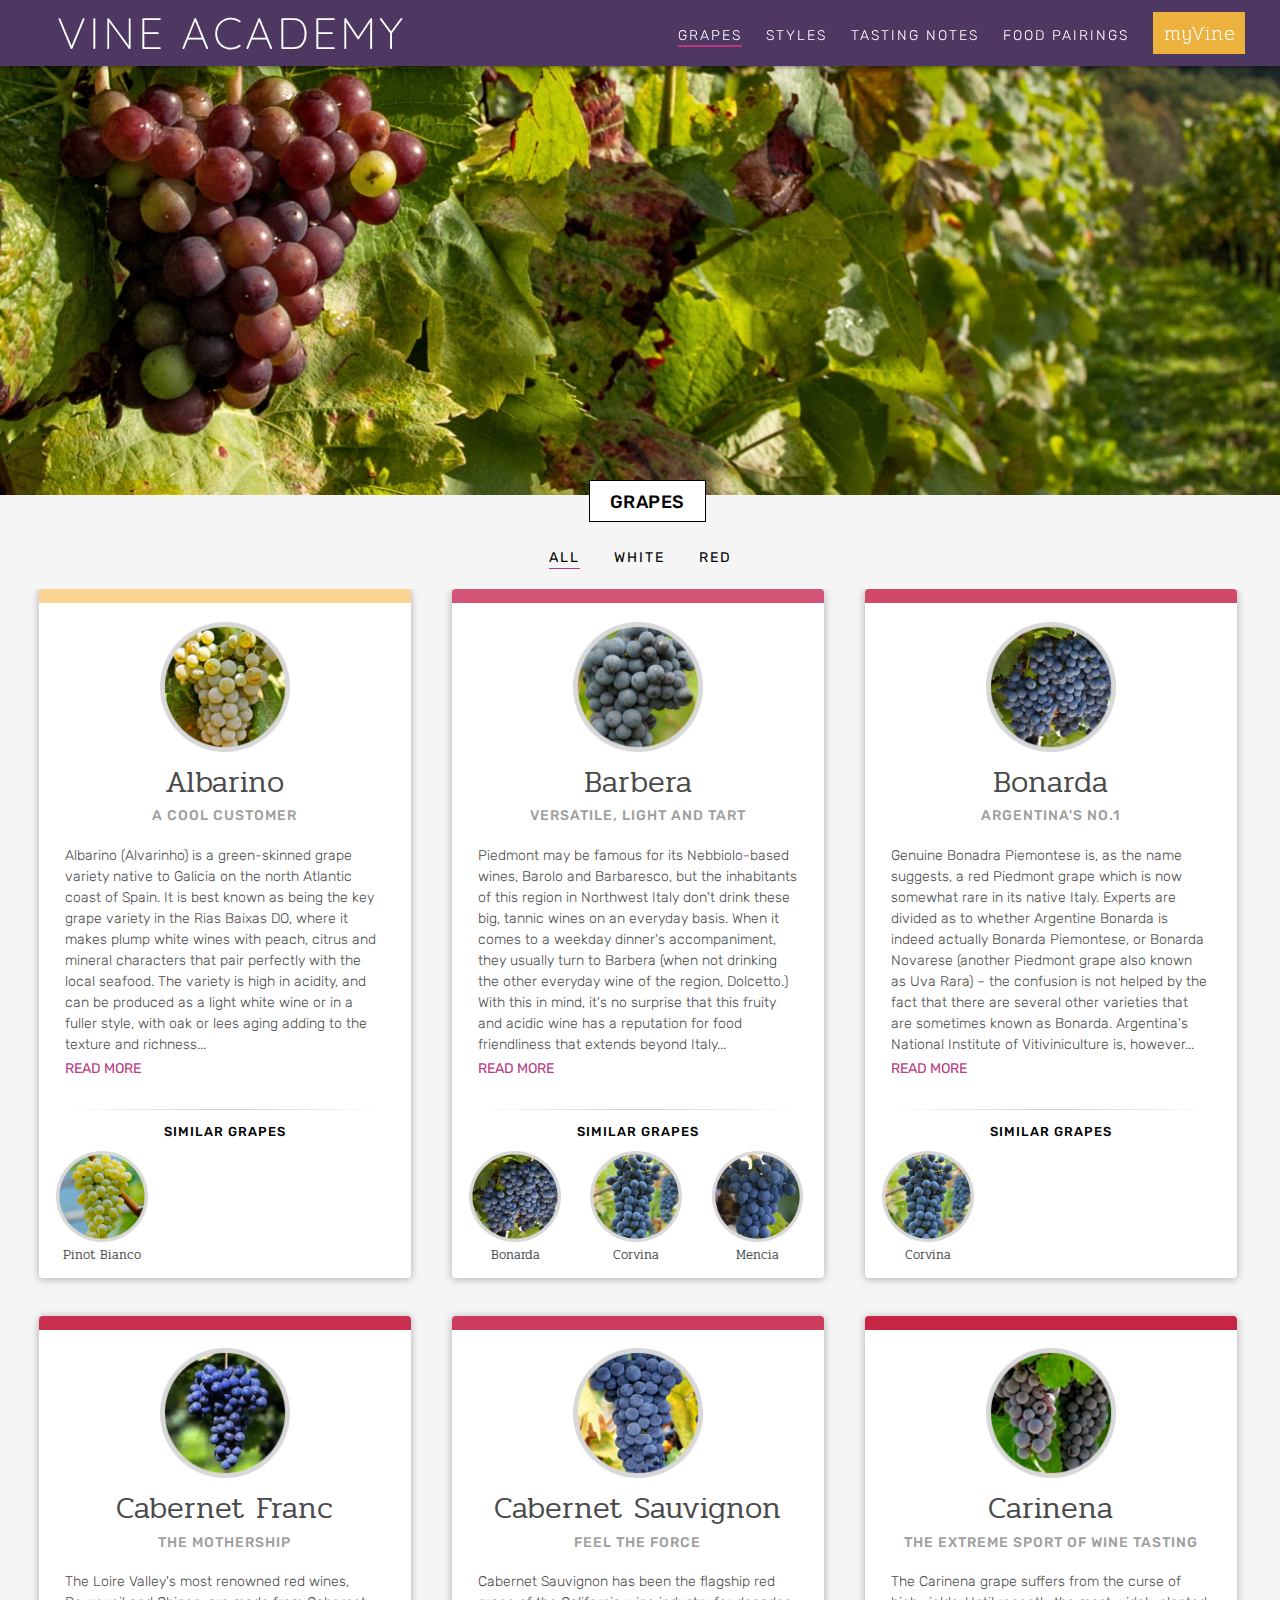
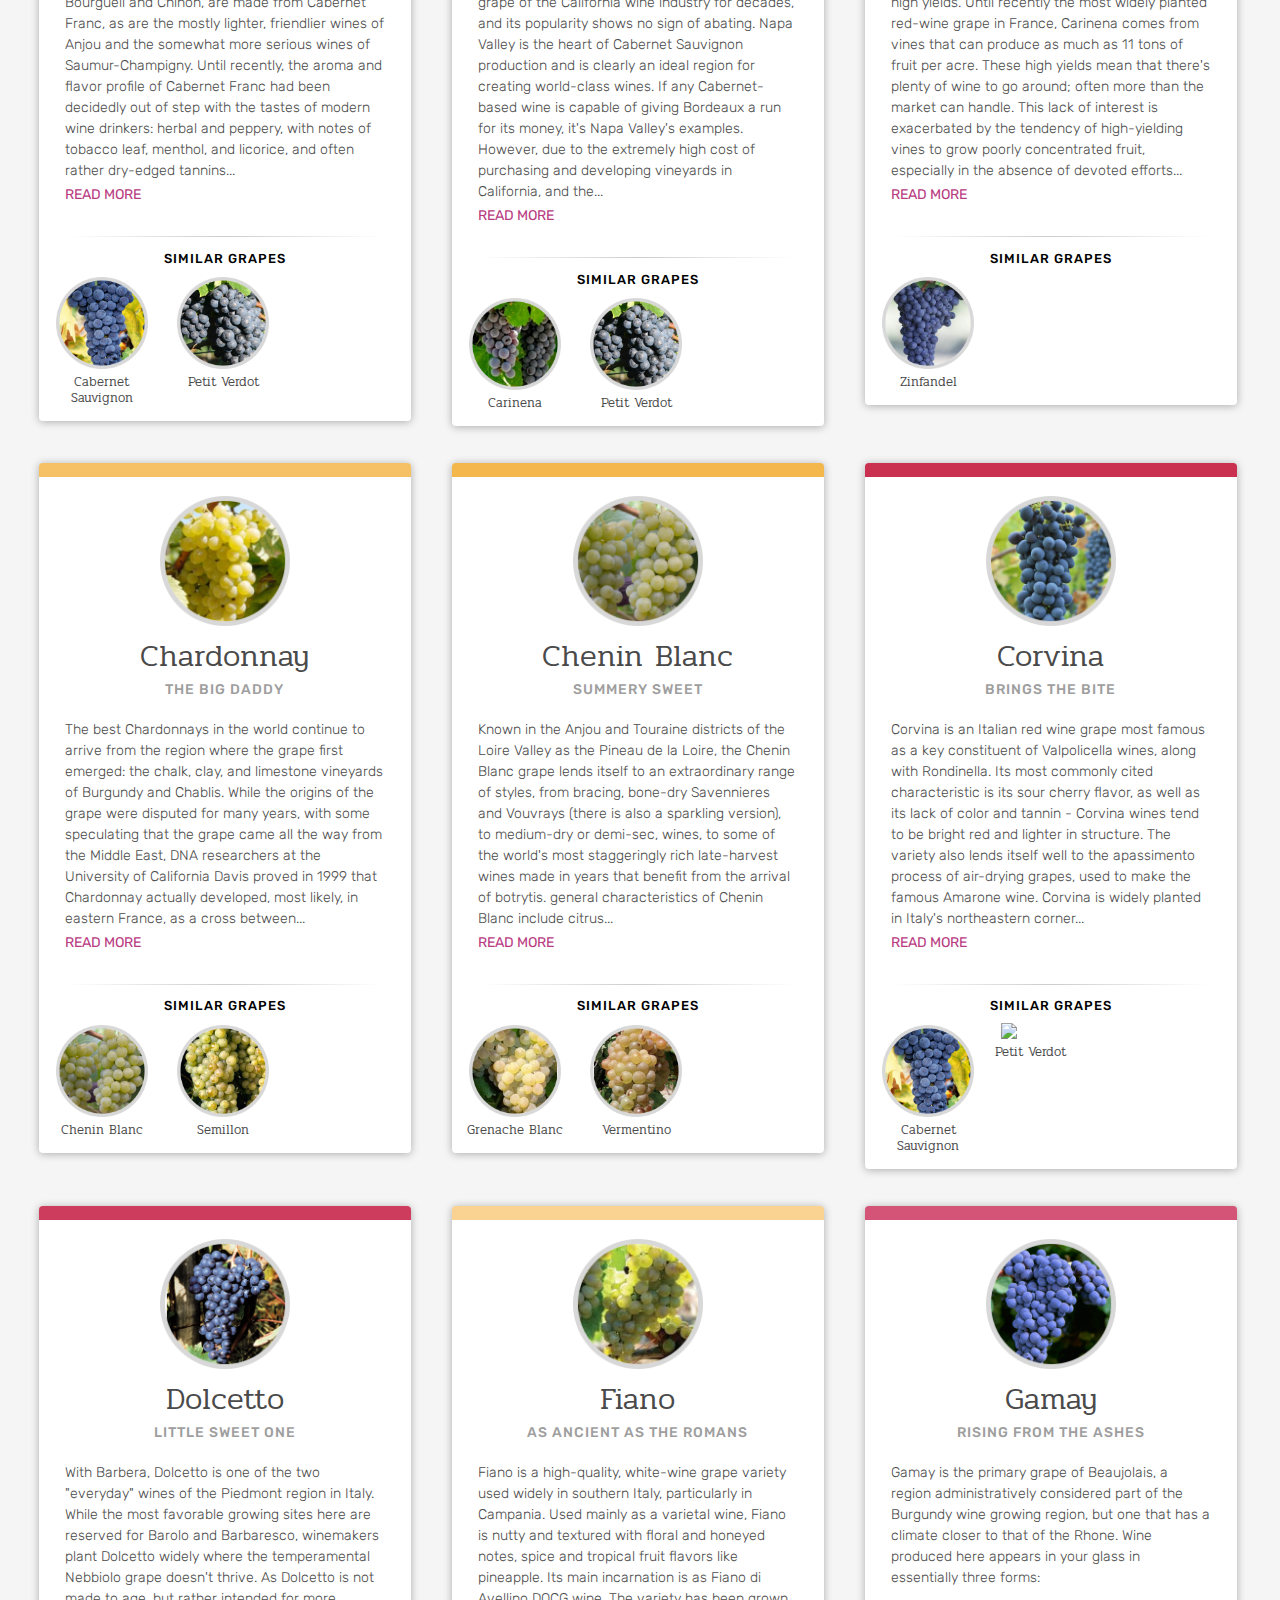
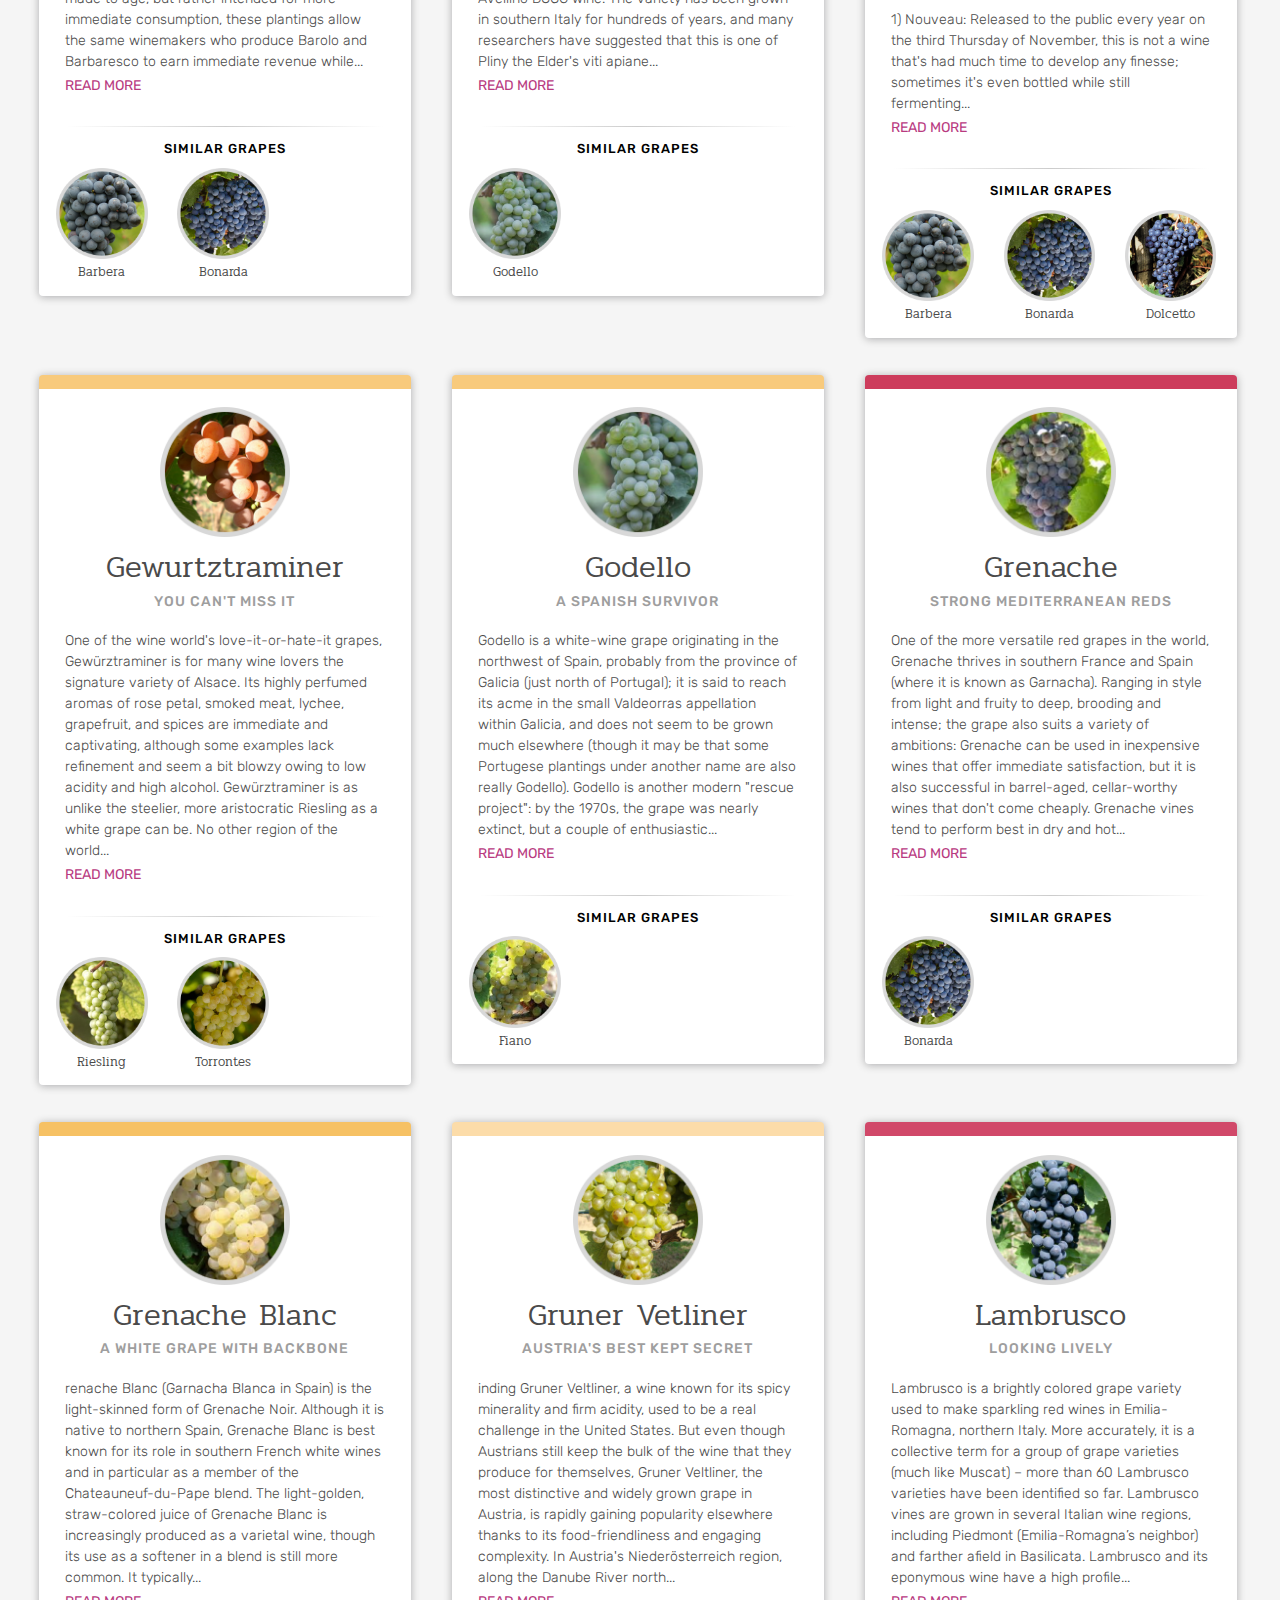
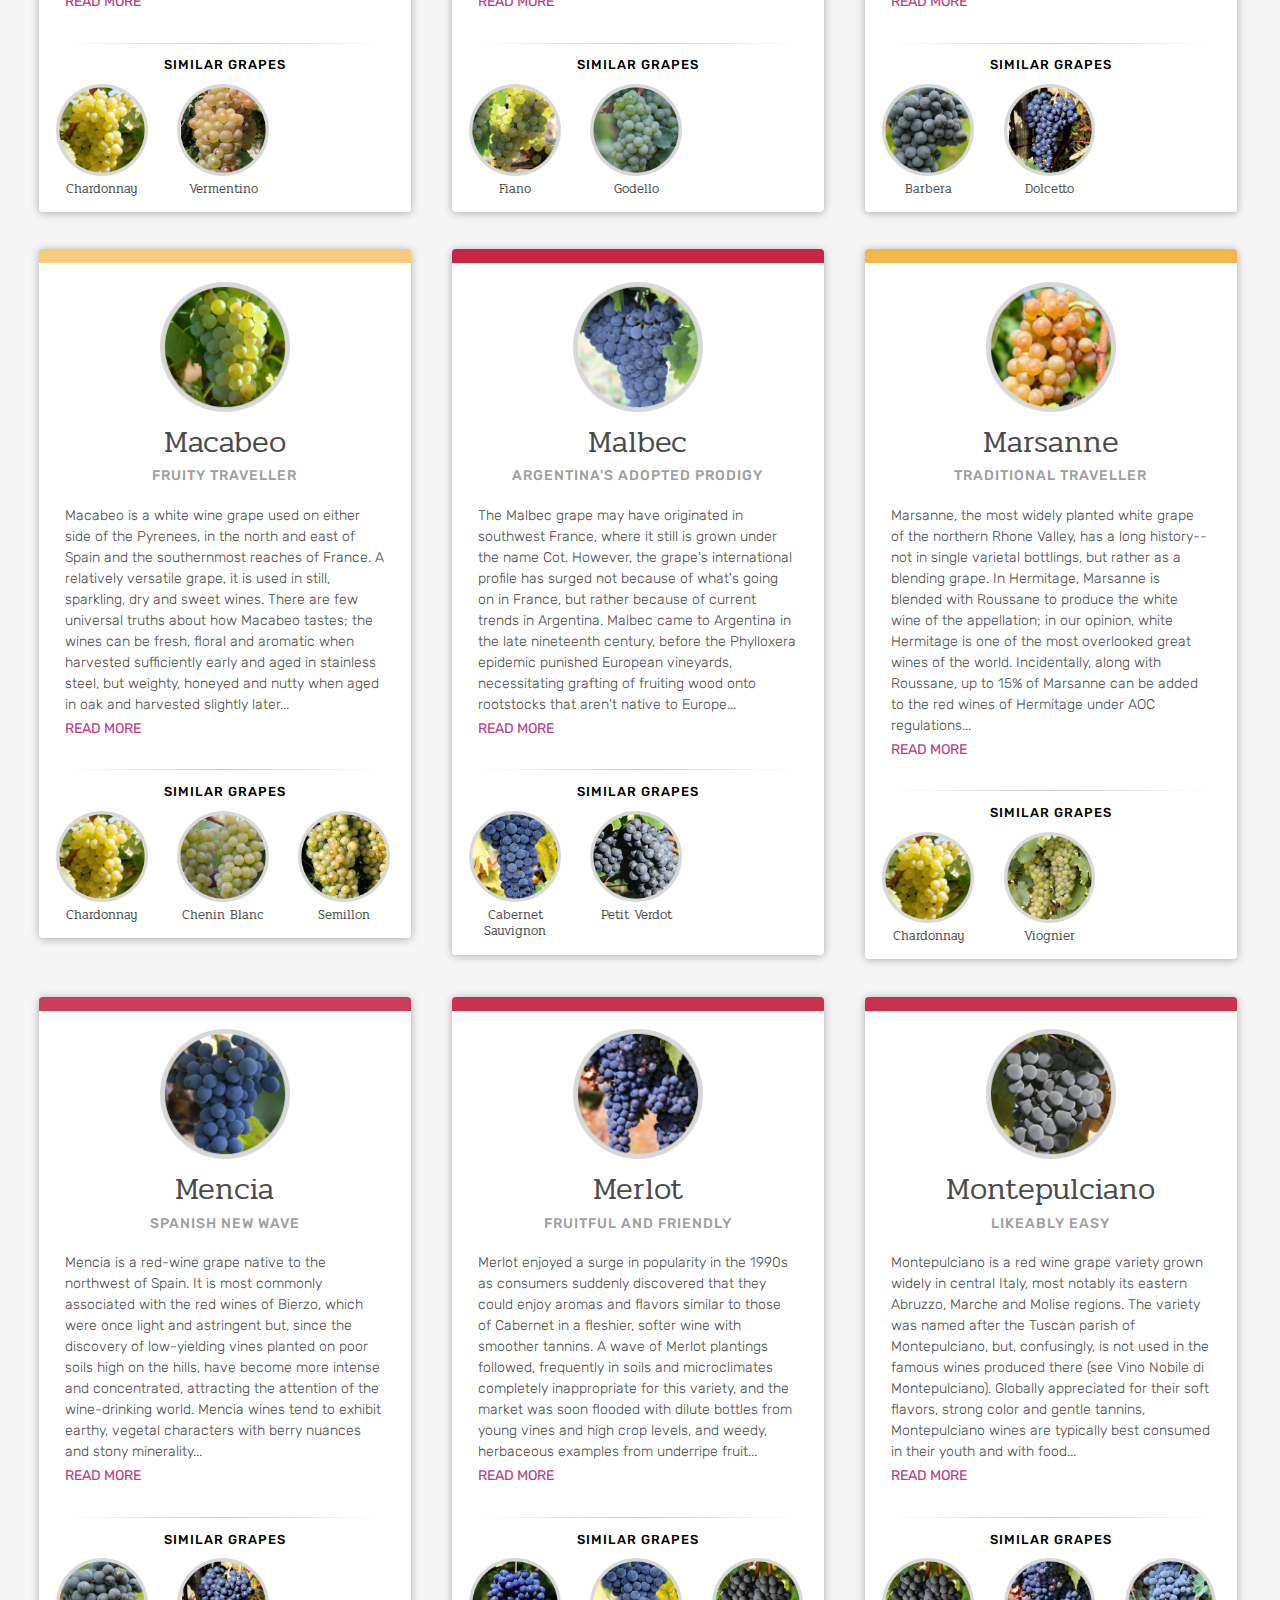
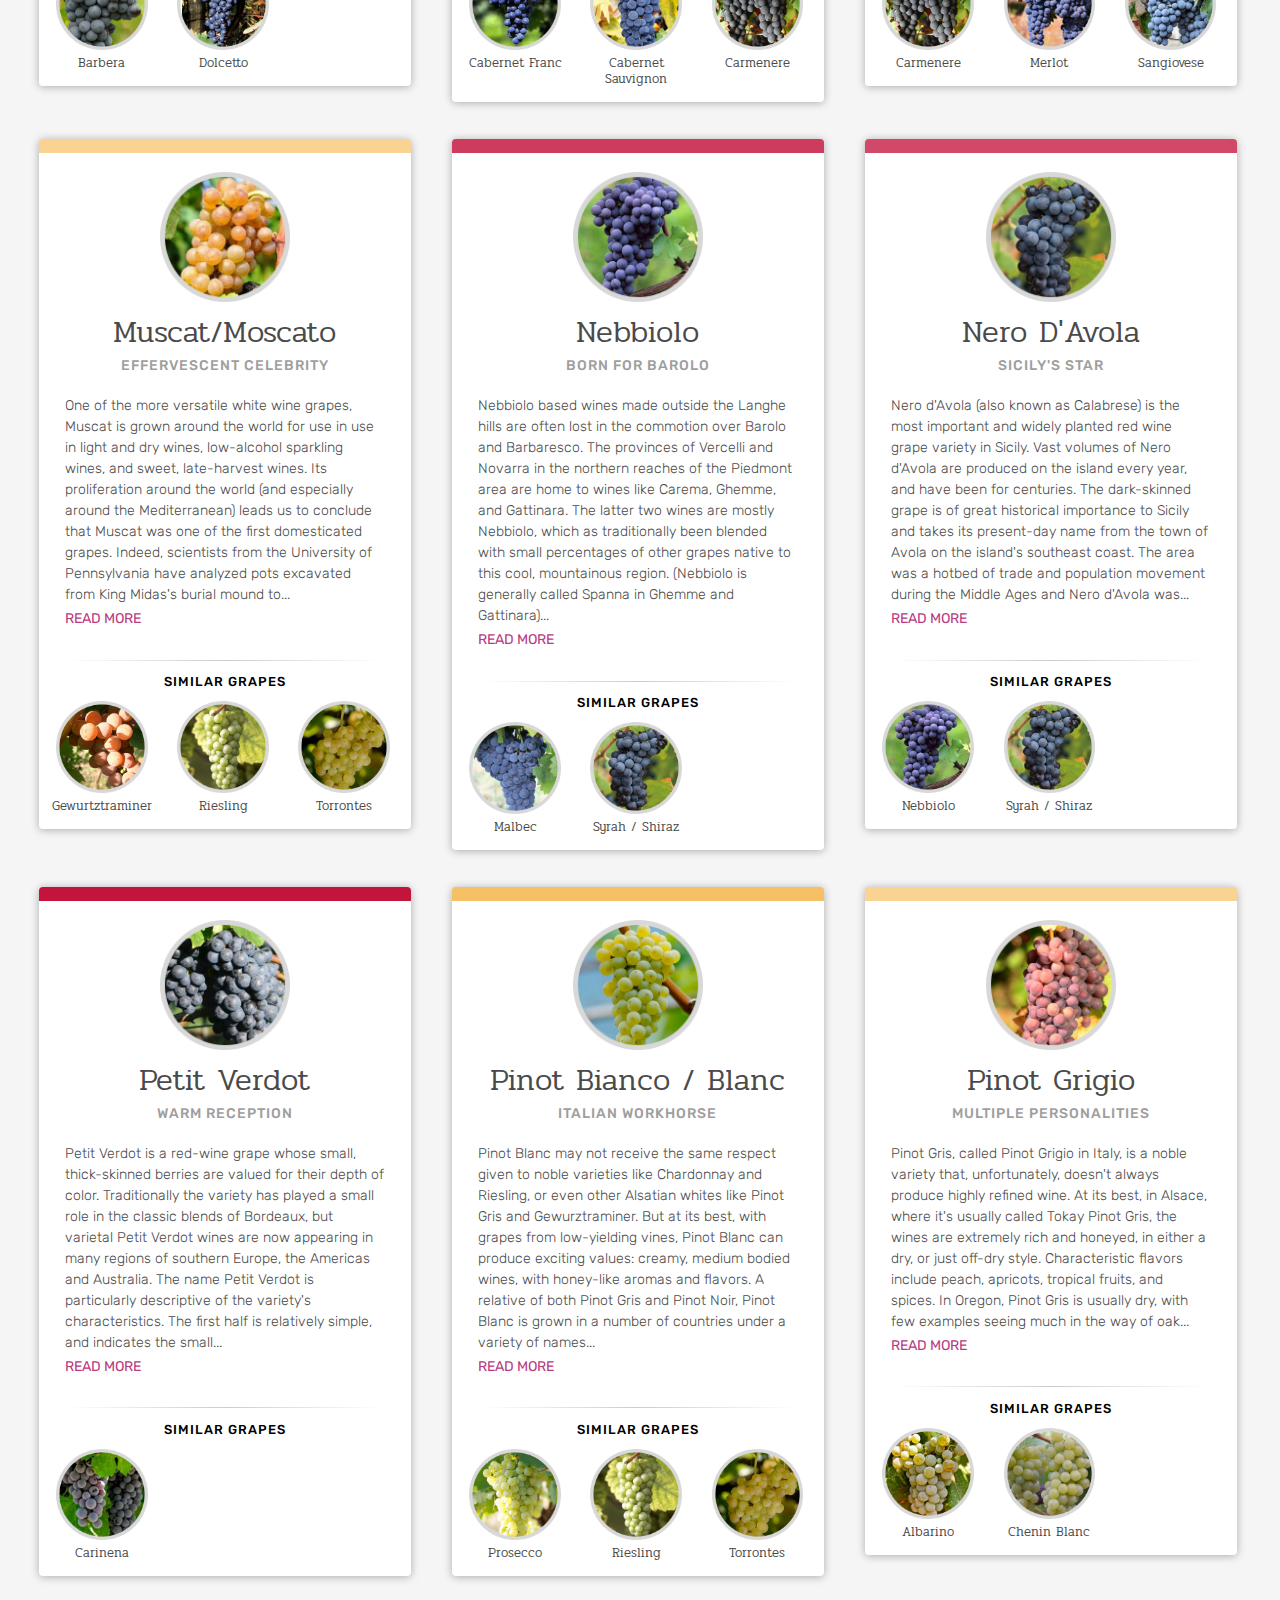
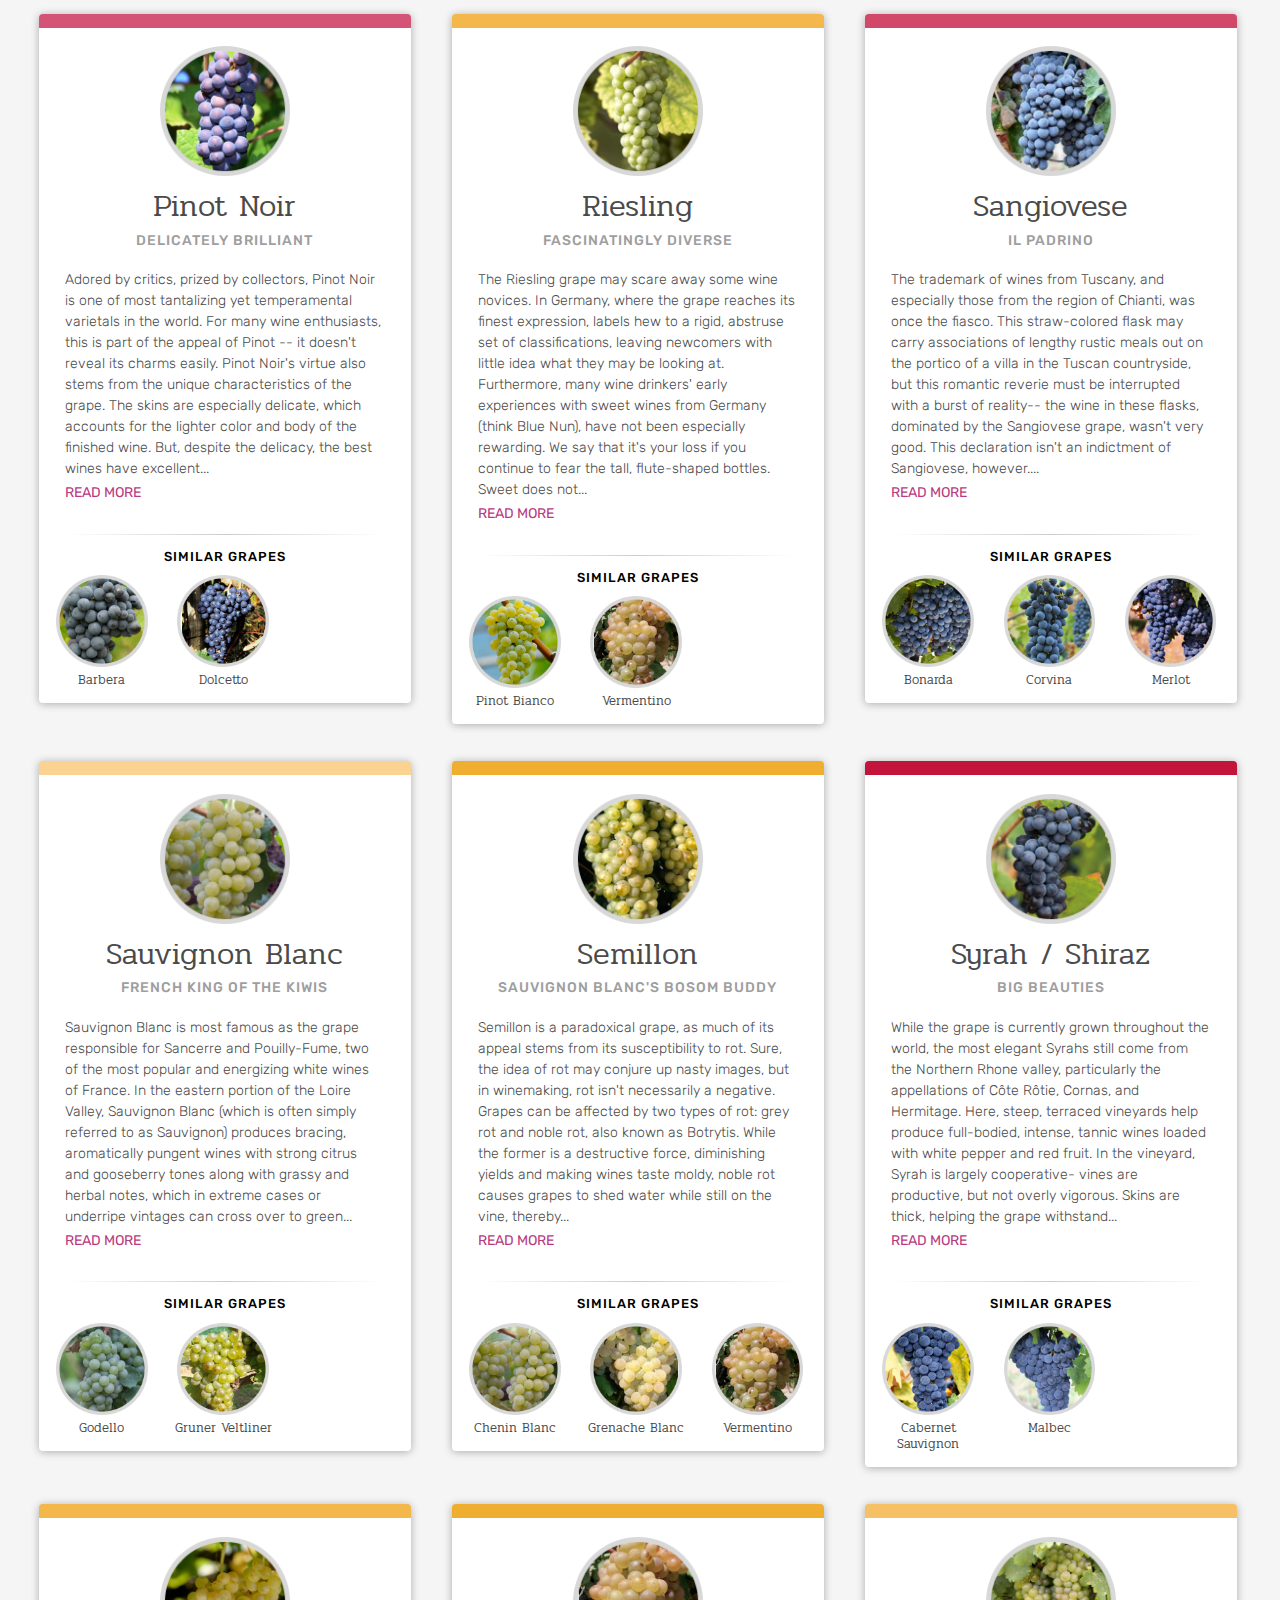
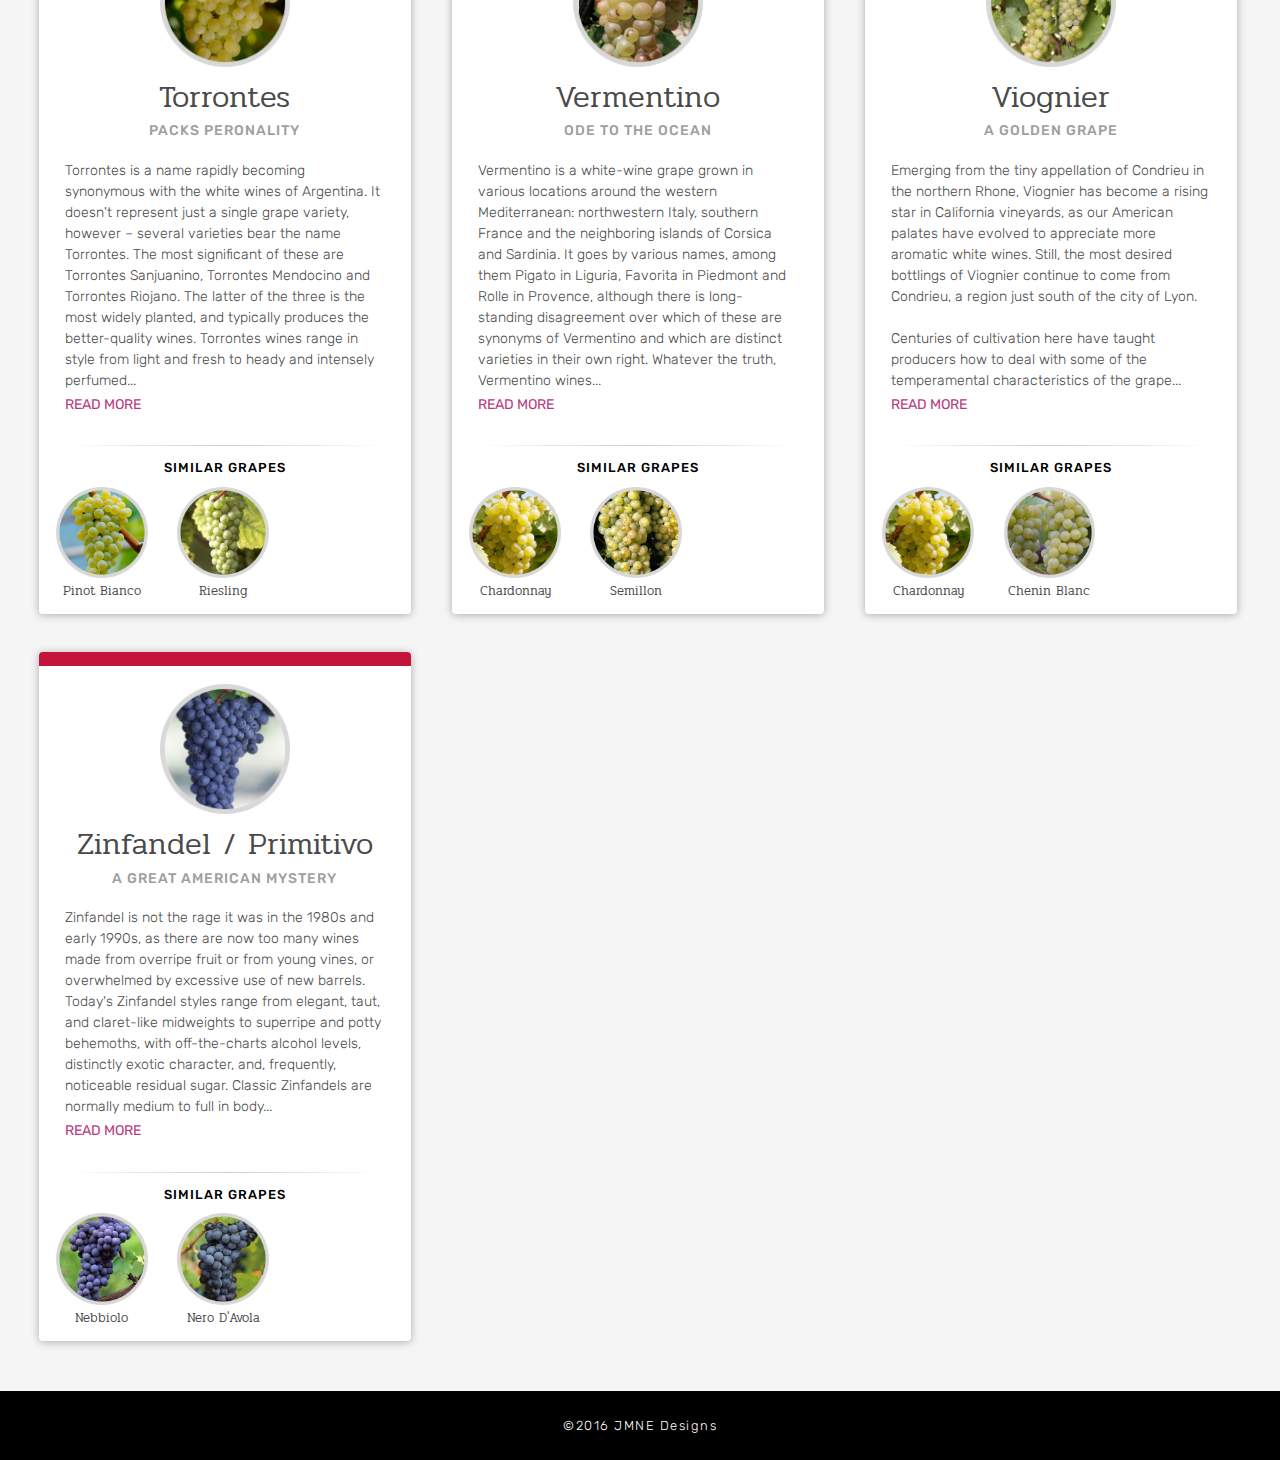
==== commit 6760dd7d: "copy/image/code updates" ====
--- a/grapes.html
+++ b/grapes.html
@@ -90,7 +90,9 @@
 						<hr>
 						<h3 class="related">Similar Grapes</h3>
 						<div class="simGrapeGroup">
+							<a href="#" data-featherlight="#pinotBiancolightbox">
 							<img class="grapeIcon smallIcon" src="images/grapeimages/PinotBianco_grape.png">
+							</a>
 							<h5>Pinot Bianco</h5>		
 						</div>
 					</div>
@@ -98,7 +100,7 @@
 					<div id="albarinolightbox" class="lightbox">
 						<h2>Albarino</h2>
 						<h3>A Cool Customer</h3>
-						<p>Albarino (Alvarinho) is a green-skinned grape variety native to Galicia on the north Atlantic coast of Spain. It is best known as being the key grape variety in the Rias Baixas DO, where it makes plump white wines with peach, citrus and mineral characters that pair perfectly with the local seafood.<br><br>The variety is high in acidity, and can be produced as a light white wine or in a fuller style, with oak or lees aging adding to the texture and richness. A marine characteristic from the nearby Atlantic ocean is often discernible, sometimes manifesting itself as a slight salinity, which makes Albarino a perfect food wine. The variety is often made into a lightly sparkling Vinho Verde wine in Portugal, which is commonly labeled varietally to distinguish it from the usual Louriero-based Vinho Verde blend. Here, the variety is known as Alvarinho.<br><br>Albarino is native to the area in the northwestern corner of the Iberian peninsula, but it is not clear on which side of the border – as it is planted widely on each side. In Spain, Albarino constitutes more than 90 percent of the grapes planted in the Rias Baixas area, where the complex mesoclimateswithin this DO signify the many different sub-regions and variations between vintages and vineyards.<br><br>In Portugal, Alvarinho Vinho Verde wines are sometimes bottled with a certain amount of carbon dioxide, resulting in wines that have a light, sparkling sensation in the mouth. They were the first Portuguese wines to be widely labeled and recognized by their varietal name, and the growth in their popularity has supported a boom in availability and price. These wines are usually intended for early consumption.<br><br>The high quality of Albarino and an increased interest in Spanish grape varieties has seen the variety begin to find a home in various other parts of the world. It is planted in some of California's cooler areas, and Albarino-based wines are beginning to turn heads in New Zealand.
+						<p>Albarino (Alvarinho) is a green-skinned grape variety native to Galicia on the north Atlantic coast of Spain. It is best known as being the key grape variety in the Rias Baixas DO, where it makes plump white wines with peach, citrus and mineral characters that pair perfectly with the local seafood.<br><br>The variety is high in acidity, and can be produced as a light white wine or in a fuller style, with oak or lees aging adding to the texture and richness. A marine characteristic from the nearby Atlantic ocean is often discernible, sometimes manifesting itself as a slight salinity, which makes Albarino a perfect food wine. The variety is often made into a lightly sparkling Vinho Verde wine in Portugal, which is commonly labeled varietally to distinguish it from the usual Louriero-based Vinho Verde blend. Here, the variety is known as Alvarinho.<br><br>Albarino is native to the area in the northwestern corner of the Iberian peninsula, but it is not clear on which side of the border – as it is planted widely on each side. In Spain, Albarino constitutes more than 90 percent of the grapes planted in the Rias Baixas area, where the complex mesoclimateswithin this DO signify the many different sub-regions and variations between vintages and vineyards.<br><br>In Portugal, Alvarinho Vinho Verde wines are sometimes bottled with a certain amount of carbon dioxide, resulting in wines that have a light, sparkling sensation in the mouth. They were the first Portuguese wines to be widely labeled and recognized by their varietal name, and the growth in their popularity has supported a boom in availability and price. These wines are usually intended for early consumption.<br><br>The high quality of Albarino and an increased interest in Spanish grape varieties has seen the variety begin to find a home in various other parts of the world. It is planted in some of California's cooler areas, and Albarino-based wines are beginning to turn heads in New Zealand.</p>
 					</div>
 					<!-- albarino -->
 
@@ -112,15 +114,21 @@
 						<hr>
 						<h3 class="related">Similar Grapes</h3>
 						<div class="simGrapeGroup">
+							<a href="#" data-featherlight="#bonardalightbox">
 							<img class="grapeIcon smallIcon" src="images/grapeimages/Bonarda_grape.png">
-							<h5>Bonarda</h5>		
-						</div>
-						<div class="simGrapeGroup">
+							</a>
+							<h5>Bonarda</h5>
+						</div>
+						<div class="simGrapeGroup">
+							<a href="#" data-featherlight="#corvinalightbox">
 							<img class="grapeIcon smallIcon" src="images/grapeimages/Corvina_grape.png">
+							</a>
 							<h5>Corvina</h5>		
 						</div>
 						<div class="simGrapeGroup">
+							<a href="#" data-featherlight="#mencialightbox">
 							<img class="grapeIcon smallIcon" src="images/grapeimages/Mencia_grape.png">
+							</a>
 							<h5>Mencia</h5>		
 						</div>
 					</div>
@@ -128,7 +136,7 @@
 					<div id="barberalightbox" class="lightbox">
 						<h2>Barbera</h2>
 						<h3>Versatile, Light and Tart</h3>
-						<p>Piedmont may be famous for its Nebbiolo-based wines, Barolo and Barbaresco, but the inhabitants of this region in Northwest Italy don't drink these big, tannic wines on an everyday basis. When it comes to a weekday dinner's accompaniment, they usually turn to Barbera (when not drinking the other everyday wine of the region, Dolcetto.) With this in mind, it's no surprise that this fruity and acidic wine has a reputation for food friendliness that extends beyond Italy. Just like the Italians, we can't drink big wines every night either.<br><br>Barbera is certainly planted in greater volume in Piedmont than Nebbiolo. While the best hillside vineyards may be reserved for Nebbiolo, the adaptability of the Barbera grape encourages widespread cultivation. Even in a marginal harvest, Barbera vines can be relied upon for consistent quality and yields. Indeed, highly acclaimed Barolo and Barbaresco estates produce some of the most desired Barbera wines as well. Even if the grape doesn't have the same stellar reputation, it will still benefit from careful production techniques. Accordingly, we've been pleased by recent trends, which have producers cutting yields to increase concentration and making greater use of small French oak barrels. These two steps work in concert with each other; the wood, on its own, helps balance the acidity of the wine and contributes some tannic structure, but without increased concentration, the oak would overwhelm and dry out the fruit in the wine.<br><br>There are two primary DOCs in Piedmont, Barbera d'Alba and Barbera d'Asti. The wine of Asti tends to be fruitier, but less structured than the wine of Alba, and tends to see little oak treatment during vinification. Alba derives its fame from the Nebbiolo producers along the hillsides that surround the town. Barbera D'Alba reflects this proximity. Compared to Barbera d'Asti, Barbera D'Alba can be a more highly concentrated and structured wine. Thus it draws greater benefits from barrel treatment. We like the wines from Elio Altare, La Spinetta, and Vietti.<br><br>There is also a small amount of Barbera planted in California, but the demand remains somewhat limited. Here, look to wines from the Sierra Foothills, where the higher elevation and granitic soils seems to provide an appropriate growing location.<br><br>Again, the low tannins and high acidity of Barbera make it a flexible wine that goes well with multiple types of food. We especially like it paired with tomato dishes, like pizzas and pastas, as the acidity of the wine matches that of the tomatoes. Even richer meat dishes and hard cheeses will work well too.
+						<p>Piedmont may be famous for its Nebbiolo-based wines, Barolo and Barbaresco, but the inhabitants of this region in Northwest Italy don't drink these big, tannic wines on an everyday basis. When it comes to a weekday dinner's accompaniment, they usually turn to Barbera (when not drinking the other everyday wine of the region, Dolcetto.) With this in mind, it's no surprise that this fruity and acidic wine has a reputation for food friendliness that extends beyond Italy. Just like the Italians, we can't drink big wines every night either.<br><br>Barbera is certainly planted in greater volume in Piedmont than Nebbiolo. While the best hillside vineyards may be reserved for Nebbiolo, the adaptability of the Barbera grape encourages widespread cultivation. Even in a marginal harvest, Barbera vines can be relied upon for consistent quality and yields. Indeed, highly acclaimed Barolo and Barbaresco estates produce some of the most desired Barbera wines as well. Even if the grape doesn't have the same stellar reputation, it will still benefit from careful production techniques. Accordingly, we've been pleased by recent trends, which have producers cutting yields to increase concentration and making greater use of small French oak barrels. These two steps work in concert with each other; the wood, on its own, helps balance the acidity of the wine and contributes some tannic structure, but without increased concentration, the oak would overwhelm and dry out the fruit in the wine.<br><br>There are two primary DOCs in Piedmont, Barbera d'Alba and Barbera d'Asti. The wine of Asti tends to be fruitier, but less structured than the wine of Alba, and tends to see little oak treatment during vinification. Alba derives its fame from the Nebbiolo producers along the hillsides that surround the town. Barbera D'Alba reflects this proximity. Compared to Barbera d'Asti, Barbera D'Alba can be a more highly concentrated and structured wine. Thus it draws greater benefits from barrel treatment. We like the wines from Elio Altare, La Spinetta, and Vietti.<br><br>There is also a small amount of Barbera planted in California, but the demand remains somewhat limited. Here, look to wines from the Sierra Foothills, where the higher elevation and granitic soils seems to provide an appropriate growing location.<br><br>Again, the low tannins and high acidity of Barbera make it a flexible wine that goes well with multiple types of food. We especially like it paired with tomato dishes, like pizzas and pastas, as the acidity of the wine matches that of the tomatoes. Even richer meat dishes and hard cheeses will work well too.</p>
 						</div>
 					<!-- barbera -->
 
@@ -142,7 +150,9 @@
 						<hr>
 						<h3 class="related">Similar Grapes</h3>
 						<div class="simGrapeGroup">
+							<a href="#" data-featherlight="#corvinalightbox">
 							<img class="grapeIcon smallIcon" src="images/grapeimages/Corvina_grape.png">
+							</a>
 							<h5>Corvina</h5>		
 						</div>
 					</div>
@@ -150,7 +160,7 @@
 					<div id="bonardalightbox" class="lightbox">
 						<h2>Bonarda</h2>
 						<h3>Argentina's No.1</h3>
-						<p>Genuine Bonadra Piemontese is, as the name suggests, a red Piedmont grape which is now somewhat rare in its native Italy.<br><br>Experts are divided as to whether Argentine Bonarda is indeed actually Bonarda Piemontese, or Bonarda Novarese (another Piedmont grape also known as Uva Rara) – the confusion is not helped by the fact that there are several other varieties that are sometimes known as Bonarda. Argentina's National Institute of Vitiviniculture is, however, clear that the variety is not Croatina, which is a Lombardy grape also known as Bonarda Oltrepo Pavese.<br><br>Whichever it is, Bonarda was until recently the most widely planted wine grape variety in Argentina. It has only recently been surpassed by Malbec in area. Despite this abundance, it has not traditionally been used to produce varietal wines - being used instead for bulk production of table wines - though there are some notable and outstanding exceptions to this pattern.<br><br>Bonarda wines can be lighter-bodied and fruity, full of cherry and plum flavours, with light tannins and moderate acidity. However with concentrated fruit from older vines, and especially when oak aged, Bonardas can also be big, fruity, dense and tannic wines with deep colour and fig and raisin characteristics.<br><br>In most Argentine vineyards, Bonarda is one of the last grapes to be harvested.
+						<p>Genuine Bonadra Piemontese is, as the name suggests, a red Piedmont grape which is now somewhat rare in its native Italy.<br><br>Experts are divided as to whether Argentine Bonarda is indeed actually Bonarda Piemontese, or Bonarda Novarese (another Piedmont grape also known as Uva Rara) – the confusion is not helped by the fact that there are several other varieties that are sometimes known as Bonarda. Argentina's National Institute of Vitiviniculture is, however, clear that the variety is not Croatina, which is a Lombardy grape also known as Bonarda Oltrepo Pavese.<br><br>Whichever it is, Bonarda was until recently the most widely planted wine grape variety in Argentina. It has only recently been surpassed by Malbec in area. Despite this abundance, it has not traditionally been used to produce varietal wines - being used instead for bulk production of table wines - though there are some notable and outstanding exceptions to this pattern.<br><br>Bonarda wines can be lighter-bodied and fruity, full of cherry and plum flavours, with light tannins and moderate acidity. However with concentrated fruit from older vines, and especially when oak aged, Bonardas can also be big, fruity, dense and tannic wines with deep colour and fig and raisin characteristics.<br><br>In most Argentine vineyards, Bonarda is one of the last grapes to be harvested.</p>
 					</div>
 					<!-- bonarda -->
 
@@ -164,11 +174,15 @@
 						<hr>
 						<h3 class="related">Similar Grapes</h3>
 						<div class="simGrapeGroup">
+							<a href="#" data-featherlight="#cabernetlightbox">
 							<img class="grapeIcon smallIcon" src="images/grapeimages/Cabernet_grape.png">
+							</a>
 							<h5>Cabernet Sauvignon</h5>		
 						</div>
 						<div class="simGrapeGroup">
+							<a href="#" data-featherlight="#petitVerdotlightbox">
 							<img class="grapeIcon smallIcon" src="images/grapeimages/PetitVerdot_grape.png">
+							</a>
 							<h5>Petit Verdot</h5>		
 						</div>
 					</div>
@@ -176,7 +190,7 @@
 					<div id="cabfranclightbox" class="lightbox">
 						<h2>Cabernet Franc</h2>
 						<h3>The Mothership</h3>
-						<p>The Loire Valley's most renowned red wines, Bourgueil and Chinon, are made from Cabernet Franc, as are the mostly lighter, friendlier wines of Anjou and the somewhat more serious wines of Saumur-Champigny. Until recently, the aroma and flavor profile of Cabernet Franc had been decidedly out of step with the tastes of modern wine drinkers: herbal and peppery, with notes of tobacco leaf, menthol, and licorice, and often rather dry-edged tannins. BUt thanks to a recent string of favorable growing seasons , and to considerable work in the vineyards to reduce vine yields and promote greater ripeness of the grapes, today's Loire Valley Cabernet Francs possess more flesh and sweetness of fruit than ever before. These Cabernet Francs are also wonderfully flexible at the table. (Incidentally, when it was discovered that a compoud called resveratrol, which is found in the skins of many red grapes, offers cardiovascular and anticarcinogenic benefits, the Cabernet Franc variety was found to be particularly high in this substance.)<br><br>There are also ample plantings of Cabernet Franc in the New World where the grape is used as it is in Bordeaux, in blends with Cabernet Sauvignon and Merlot. In the Napa Valley, there are excellent examples, particularly in the cooler mountain settings where Cabernet Sauvignon struggles to reach optimum ripeness. Some worthwhile single varietal bottlings are being produced by Pride Mountain, Chappellet, and La Jota, among other producers.<br><br>Surprisingly, Cabernet Franc is also showing some success elsewhere in North America, including in Virginia, near Monticello, where Thomas Jefferson first attempted to produce fine wine. Pay attention to current efforts, as these are proving more successful than Jefferson's early endeavors.
+						<p>The Loire Valley's most renowned red wines, Bourgueil and Chinon, are made from Cabernet Franc, as are the mostly lighter, friendlier wines of Anjou and the somewhat more serious wines of Saumur-Champigny. Until recently, the aroma and flavor profile of Cabernet Franc had been decidedly out of step with the tastes of modern wine drinkers: herbal and peppery, with notes of tobacco leaf, menthol, and licorice, and often rather dry-edged tannins. BUt thanks to a recent string of favorable growing seasons , and to considerable work in the vineyards to reduce vine yields and promote greater ripeness of the grapes, today's Loire Valley Cabernet Francs possess more flesh and sweetness of fruit than ever before. These Cabernet Francs are also wonderfully flexible at the table. (Incidentally, when it was discovered that a compoud called resveratrol, which is found in the skins of many red grapes, offers cardiovascular and anticarcinogenic benefits, the Cabernet Franc variety was found to be particularly high in this substance.)<br><br>There are also ample plantings of Cabernet Franc in the New World where the grape is used as it is in Bordeaux, in blends with Cabernet Sauvignon and Merlot. In the Napa Valley, there are excellent examples, particularly in the cooler mountain settings where Cabernet Sauvignon struggles to reach optimum ripeness. Some worthwhile single varietal bottlings are being produced by Pride Mountain, Chappellet, and La Jota, among other producers.<br><br>Surprisingly, Cabernet Franc is also showing some success elsewhere in North America, including in Virginia, near Monticello, where Thomas Jefferson first attempted to produce fine wine. Pay attention to current efforts, as these are proving more successful than Jefferson's early endeavors.</p>
 					</div>
 					<!-- cabfranc -->
 
@@ -189,11 +203,15 @@
 						<hr>
 						<h3 class="related">Similar Grapes</h3>
 						<div class="simGrapeGroup">
+							<a href="#" data-featherlight="#carinenalightbox">
 							<img class="grapeIcon smallIcon" src="images/grapeimages/Carinena_grape.png">
+							</a>
 							<h5>Carinena</h5>		
 						</div>
 						<div class="simGrapeGroup">
+							<a href="#" data-featherlight="#petitVerdotlightbox">
 							<img class="grapeIcon smallIcon" src="images/grapeimages/PetitVerdot_grape.png">
+							</a>
 							<h5>Petit Verdot</h5>		
 						</div>
 					</div>
@@ -201,7 +219,7 @@
 						<div id="cabernetlightbox" class="lightbox">
 						<h2>Cabernet Sauvignon</h2>
 						<h3>Feel the Force</h3>
-						<p>Cabernet Sauvignon has been the flagship red grape of the California wine industry for decades, and its popularity shows no sign of abating. Napa Valley is the heart of Cabernet Sauvignon production and is clearly an ideal region for creating world-class wines. If any Cabernet-based wine is capable of giving Bordeaux a run for its money, it's Napa Valley's examples. However, due to the extremely high cost of purchasing and developing vineyards in California, and the cachet of Napa Valley on the label, this has largely become a category for the well-heeled wine lover.<br><br>At their best, Napa Valley's Cabernets are characterized by fruit notes of cassis, black cherry, and licorice and sweet oak notes of chocolate, mocha, cedar, and tar. Today, most of the best wines are aged entirely or almost completely in French oak barrels, which tend to produce somewhat more refined wines than do most American barrels. (These latter barrels often introduce exotic and pungent suggestions of scotch, bourbon, tar, coconut, and dill.) But the use of expensive French oak is no guarantee of a good bottle: too many wines today, due to high crop levels or insufficiently ripe fruit, do not have the stuffing to support their oakiness and can quickly be dominated or even dried out by their wood component. The best California Cabernets mellow and soften with five to ten years of bottle aging, developing more complex and less fruit-dominated notes of tobacco, leather, and earth, with mellower wood tones. Compared to the top Bordeaux, however, many California Cabernet Sauvignons merely endure in bottle rather than truly become more interesting. There are no shortage of quality producers, even if these wines are rarely values. And it remains to be seen if today's outsized showstoppers, made from superripe grapes and undeniably impressive on release, will reward extended bottle aging or will turn out to have been best suited for drinking in their youth.<br><br>Many wines labeled Cabernet Sauvignon contain small percentages of other so-called Bordeaux varieties -- chiefly Merlot and Cabernet Franc but also Petit Verdot and even Malbec (varietally labeled wines in California must contain at least 75% of the variety named).<br><br>Cabernet Sauvignon also flourishes in Washington State, Australia and even Chile. In Washington, prices have been creeping up at the high end, with some producers aiming to compete with cult wines from the Napa Valley. Consider Chateau Ste. Michelle and Woodward Canyon. In Australia, look to the Coonawarra and Margaret River regions. Chile can reveal excellent bargains to those who know where to look: Montes makes a strong range of quality bottlings, as does Casa Lapostolle.<br><br>As Cabernet Sauvignon is bold and assertive on the palate, it pairs best with foods like grilled red meats. Taken together, the proteins and fats in the food neutralize some of the stronger tannic qualities of the wine, leading to a harmonic combination that enhances both partners.
+						<p>Cabernet Sauvignon has been the flagship red grape of the California wine industry for decades, and its popularity shows no sign of abating. Napa Valley is the heart of Cabernet Sauvignon production and is clearly an ideal region for creating world-class wines. If any Cabernet-based wine is capable of giving Bordeaux a run for its money, it's Napa Valley's examples. However, due to the extremely high cost of purchasing and developing vineyards in California, and the cachet of Napa Valley on the label, this has largely become a category for the well-heeled wine lover.<br><br>At their best, Napa Valley's Cabernets are characterized by fruit notes of cassis, black cherry, and licorice and sweet oak notes of chocolate, mocha, cedar, and tar. Today, most of the best wines are aged entirely or almost completely in French oak barrels, which tend to produce somewhat more refined wines than do most American barrels. (These latter barrels often introduce exotic and pungent suggestions of scotch, bourbon, tar, coconut, and dill.) But the use of expensive French oak is no guarantee of a good bottle: too many wines today, due to high crop levels or insufficiently ripe fruit, do not have the stuffing to support their oakiness and can quickly be dominated or even dried out by their wood component. The best California Cabernets mellow and soften with five to ten years of bottle aging, developing more complex and less fruit-dominated notes of tobacco, leather, and earth, with mellower wood tones. Compared to the top Bordeaux, however, many California Cabernet Sauvignons merely endure in bottle rather than truly become more interesting. There are no shortage of quality producers, even if these wines are rarely values. And it remains to be seen if today's outsized showstoppers, made from superripe grapes and undeniably impressive on release, will reward extended bottle aging or will turn out to have been best suited for drinking in their youth.<br><br>Many wines labeled Cabernet Sauvignon contain small percentages of other so-called Bordeaux varieties -- chiefly Merlot and Cabernet Franc but also Petit Verdot and even Malbec (varietally labeled wines in California must contain at least 75% of the variety named).<br><br>Cabernet Sauvignon also flourishes in Washington State, Australia and even Chile. In Washington, prices have been creeping up at the high end, with some producers aiming to compete with cult wines from the Napa Valley. Consider Chateau Ste. Michelle and Woodward Canyon. In Australia, look to the Coonawarra and Margaret River regions. Chile can reveal excellent bargains to those who know where to look: Montes makes a strong range of quality bottlings, as does Casa Lapostolle.<br><br>As Cabernet Sauvignon is bold and assertive on the palate, it pairs best with foods like grilled red meats. Taken together, the proteins and fats in the food neutralize some of the stronger tannic qualities of the wine, leading to a harmonic combination that enhances both partners.</p>
 					</div>
 					<!-- cabernet -->
 
@@ -215,7 +233,9 @@
 						<hr>
 						<h3 class="related">Similar Grapes</h3>
 						<div class="simGrapeGroup">
+							<a href="#" data-featherlight="#zinfandellightbox">
 							<img class="grapeIcon smallIcon" src="images/grapeimages/Zinfandel_grape.png">
+							</a>
 							<h5>Zinfandel</h5>		
 						</div>
 					</div>
@@ -223,7 +243,7 @@
 					<div id="carinenalightbox" class="lightbox">
 						<h2>Carinena</h2>
 						<h3>The Extreme Sport of Wine Tasting</h3>
-						<p>The Carinena grape suffers from the curse of high yields. Until recently the most widely planted red-wine grape in France, Carinena comes from vines that can produce as much as 11 tons of fruit per acre. These high yields mean that there's plenty of wine to go around; often more than the market can handle. This lack of interest is exacerbated by the tendency of high-yielding vines to grow poorly concentrated fruit, especially in the absence of devoted efforts at pruning in the vineyard.<br><br>Certainly, there is fine justification for the efforts, sponsored by the European Union, to pull Carinena vines from vineyards in France in the last decade. The surplus of wine was undeniable. Much of this wine had little to recommend it. But when produced from very old vines that are carefully tended, Carinena can help craft characterful and concentrated wines. The best examples of this grape come from the Coteaux du Languedoc appellation in southern France. Even here, Carinena is rarely used to make single varietal wines, as AOC regulations require that it be blended with other grapes. Consequently, it is generally mixed with Syrah, Mourvedre, and Grenache. Other appellations in southern France, including Costières de Nîmes, Corbières and Minervois, also produce interesting, and reasonably priced blends incorporating the Carinena grape.<br><br>For single-varietal expressions of Carinena, look to Sardinia. Here, the grape yields palate-caressing wines with aromas and flavors of red cherry and nutmeg. Again, the success of the grape is highly dependent on the wine-maker, but with the proper care, these wines can be quite interesting. Look to wines from Santadi, arguably the best cooperative on the island.<br><br>Some California producers have also begun making single-varietal bottlings of Carinena from old vines. Look to Ridge Vineyards and Bonny Doon for reliable examples.
+						<p>The Carinena grape suffers from the curse of high yields. Until recently the most widely planted red-wine grape in France, Carinena comes from vines that can produce as much as 11 tons of fruit per acre. These high yields mean that there's plenty of wine to go around; often more than the market can handle. This lack of interest is exacerbated by the tendency of high-yielding vines to grow poorly concentrated fruit, especially in the absence of devoted efforts at pruning in the vineyard.<br><br>Certainly, there is fine justification for the efforts, sponsored by the European Union, to pull Carinena vines from vineyards in France in the last decade. The surplus of wine was undeniable. Much of this wine had little to recommend it. But when produced from very old vines that are carefully tended, Carinena can help craft characterful and concentrated wines. The best examples of this grape come from the Coteaux du Languedoc appellation in southern France. Even here, Carinena is rarely used to make single varietal wines, as AOC regulations require that it be blended with other grapes. Consequently, it is generally mixed with Syrah, Mourvedre, and Grenache. Other appellations in southern France, including Costières de Nîmes, Corbières and Minervois, also produce interesting, and reasonably priced blends incorporating the Carinena grape.<br><br>For single-varietal expressions of Carinena, look to Sardinia. Here, the grape yields palate-caressing wines with aromas and flavors of red cherry and nutmeg. Again, the success of the grape is highly dependent on the wine-maker, but with the proper care, these wines can be quite interesting. Look to wines from Santadi, arguably the best cooperative on the island.<br><br>Some California producers have also begun making single-varietal bottlings of Carinena from old vines. Look to Ridge Vineyards and Bonny Doon for reliable examples.</p>
 					</div>
 					<!-- carinena -->
 
@@ -237,11 +257,15 @@
 						<hr>
 						<h3 class="related">Similar Grapes</h3>
 						<div class="simGrapeGroup">
+							<a href="#" data-featherlight="#cheninBlanclightbox">
 							<img class="grapeIcon smallIcon" src="images/grapeimages/CheninBlanc_grape.png">
+							</a>
 							<h5>Chenin Blanc</h5>		
 						</div>
 						<div class="simGrapeGroup">
+							<a href="#" data-featherlight="#semillonlightbox">
 							<img class="grapeIcon smallIcon" src="images/grapeimages/Semillon_grape.png">
+							</a>
 							<h5>Semillon</h5>		
 						</div>
 					</div>
@@ -249,7 +273,7 @@
 					<div id="chardonnaylightbox" class="lightbox">
 						<h2>Chardonnay</h2>
 						<h3>The Big Daddy</h3>
-						<p>The best Chardonnays in the world continue to arrive from the region where the grape first emerged: the chalk, clay, and limestone vineyards of Burgundy and Chablis. While the origins of the grape were disputed for many years, with some speculating that the grape came all the way from the Middle East, DNA researchers at the University of California Davis proved in 1999 that Chardonnay actually developed, most likely, in eastern France, as a cross between a member of the "Pinot" family and an ancient, and nearly extinct variety called Gouais Blanc.<br><br>Wine lovers who have come to think of Chardonnay as weighty and thick will find Chablis a revelation. When grown in the cool, clay-and-chalk soils around the sleepy town of Chablis, at the northern reach of Burgundy, Chardonnay is transformed into one of the world's most cerebral and distinctive white wines. With its brisk citrus character, floral lift, and incisive minerality, Chablis is at once sharper and more delicate than white Burgundy from the Cote d'Or nearly 100 miles to the southeast -- and potentially at least as long-lived. And Chablis is about as far removed from fruit and oak-driven New World Chardonnay as a white wine can be.<br><br>As recently as fifteen years ago, the American market had an unquenchable thirst for Chardonnay, particularly for examples from California. Today, although Chardonnay is still the most widely planted variety in California in terms of acreage, serious wine aficionados rarely talk about Chardonnays other than those from a handful of specialist producers. Even at the level of the mass market, many consumers have tired of overly alcoholic, over-oaked, and clumsy wines, not to mention neutral, technically correct but soulless examples. Many wine drinkers have moved on to fresher, less oak-influenced white wines such as Sauvignon Blanc. This is a shame, as the trend has turned toward brighter, better-balanced Chardonnays from cooler sites, with crisper fruit aromas, more soil character, and less reliance on new barrels for flavor.<br><br>Still, it's a two tier market. A relative handful of producers make wonderfully layered, complex Chardonnays that can easily hold their own against more expensive white Burgundies, at least in their early years in bottle. These wines, which can be richer than dry whites have any right to be, are among the most impressive wines made in California today and continue to be hotly pursued by collectors. The rest of California's Chardonnay producers compete for the attention of consumers who are no longer obsessed with this grape. <br><br>But there are now many excellent choices available, many from cooler areas. Lower elevations of Napa Valley have virtually been abandoned as appropriate sites for Chardonnay. Now the best wines come from the Russian River Valley and further west in Sonoma County; Carneros, the Anderson Valley to the north; and the Central Coast, especially the windy western portion of Santa Barbara County. Today, there are fewer blowsy, tropical-fruity Chardonnays with the alcohol levels and flavors of a pina colada and many more wines with fresher stone and citrus fruit elements, mineral notes, and restrained oak spice.<br><br>While most California Chardonnays should be consumed within two or three years of their release, the top examples can give pleasure for four to eight years, although it is debatable whether these wines gain more in texture and complexity than they lose in early fruitiness.<br><br>Just north of California, Chardonnay is by a wide margin Washington's most popular white variety in terms of vineyard acreage, yet the number of truly concentrated and consistently excellent wines is limited. Some of the most interesting Chardonnays come from the cooler Columbia Gorge viticultural area, which spills over into Oregon: the Celio vineyard in particular is the source of some very fresh wines that often show a juicy nectarine component.<br><br>On the other side of the world, the export market for Australian Chardonnay was driven in the 1980s by what is called the Show Reserve style -- attention-getting wines made for competitive tastings, usually marked by lavish oak spice, superripe tropical flavors, thick textures due to high alcohol, and sometimes even a bit of residual sugar to seduce early tasters. These wines can be difficult to take, either at the table or on their own. For better or worse, though, this is the style that defines Australian Chardonnay for many North American wine lovers. Fortunately, many producers have adjusted their wine-making regimens to make fresher, more vibrant, and energetic Chardonnays. The most obvious strategy has been to plant Chardonnay in regions and in microclimates better suited to making elegant wines with real flavor intensity than those with brute strength. Western Australia, particularly the Margaret River region, has emerged as a top growing area for Chardonnay, with superb wines also being produced in Victoria and the Adelaide Hills. Tasmania is showing promise as well.<br><br>Even if it is the country's second most important variety in terms of production, Chardonnay in New Zealand is of limited interest to international markets. Few sites appear capable of producing truly distinctive Chardonnay wines, and full crop levels and a high percentage of young vines further limit the grower's ability to transmit soil character into the bottle. Some wineries slap a lot of oak on their Chardonnays, with the result that the wines can be more about wood than about the variety. But fresh, unoaked Chardonnays made in a Sauvignon style have attracted a following in North America, especially where prices are reasonable.
+						<p>The best Chardonnays in the world continue to arrive from the region where the grape first emerged: the chalk, clay, and limestone vineyards of Burgundy and Chablis. While the origins of the grape were disputed for many years, with some speculating that the grape came all the way from the Middle East, DNA researchers at the University of California Davis proved in 1999 that Chardonnay actually developed, most likely, in eastern France, as a cross between a member of the "Pinot" family and an ancient, and nearly extinct variety called Gouais Blanc.<br><br>Wine lovers who have come to think of Chardonnay as weighty and thick will find Chablis a revelation. When grown in the cool, clay-and-chalk soils around the sleepy town of Chablis, at the northern reach of Burgundy, Chardonnay is transformed into one of the world's most cerebral and distinctive white wines. With its brisk citrus character, floral lift, and incisive minerality, Chablis is at once sharper and more delicate than white Burgundy from the Cote d'Or nearly 100 miles to the southeast -- and potentially at least as long-lived. And Chablis is about as far removed from fruit and oak-driven New World Chardonnay as a white wine can be.<br><br>As recently as fifteen years ago, the American market had an unquenchable thirst for Chardonnay, particularly for examples from California. Today, although Chardonnay is still the most widely planted variety in California in terms of acreage, serious wine aficionados rarely talk about Chardonnays other than those from a handful of specialist producers. Even at the level of the mass market, many consumers have tired of overly alcoholic, over-oaked, and clumsy wines, not to mention neutral, technically correct but soulless examples. Many wine drinkers have moved on to fresher, less oak-influenced white wines such as Sauvignon Blanc. This is a shame, as the trend has turned toward brighter, better-balanced Chardonnays from cooler sites, with crisper fruit aromas, more soil character, and less reliance on new barrels for flavor.<br><br>Still, it's a two tier market. A relative handful of producers make wonderfully layered, complex Chardonnays that can easily hold their own against more expensive white Burgundies, at least in their early years in bottle. These wines, which can be richer than dry whites have any right to be, are among the most impressive wines made in California today and continue to be hotly pursued by collectors. The rest of California's Chardonnay producers compete for the attention of consumers who are no longer obsessed with this grape. <br><br>But there are now many excellent choices available, many from cooler areas. Lower elevations of Napa Valley have virtually been abandoned as appropriate sites for Chardonnay. Now the best wines come from the Russian River Valley and further west in Sonoma County; Carneros, the Anderson Valley to the north; and the Central Coast, especially the windy western portion of Santa Barbara County. Today, there are fewer blowsy, tropical-fruity Chardonnays with the alcohol levels and flavors of a pina colada and many more wines with fresher stone and citrus fruit elements, mineral notes, and restrained oak spice.<br><br>While most California Chardonnays should be consumed within two or three years of their release, the top examples can give pleasure for four to eight years, although it is debatable whether these wines gain more in texture and complexity than they lose in early fruitiness.<br><br>Just north of California, Chardonnay is by a wide margin Washington's most popular white variety in terms of vineyard acreage, yet the number of truly concentrated and consistently excellent wines is limited. Some of the most interesting Chardonnays come from the cooler Columbia Gorge viticultural area, which spills over into Oregon: the Celio vineyard in particular is the source of some very fresh wines that often show a juicy nectarine component.<br><br>On the other side of the world, the export market for Australian Chardonnay was driven in the 1980s by what is called the Show Reserve style -- attention-getting wines made for competitive tastings, usually marked by lavish oak spice, superripe tropical flavors, thick textures due to high alcohol, and sometimes even a bit of residual sugar to seduce early tasters. These wines can be difficult to take, either at the table or on their own. For better or worse, though, this is the style that defines Australian Chardonnay for many North American wine lovers. Fortunately, many producers have adjusted their wine-making regimens to make fresher, more vibrant, and energetic Chardonnays. The most obvious strategy has been to plant Chardonnay in regions and in microclimates better suited to making elegant wines with real flavor intensity than those with brute strength. Western Australia, particularly the Margaret River region, has emerged as a top growing area for Chardonnay, with superb wines also being produced in Victoria and the Adelaide Hills. Tasmania is showing promise as well.<br><br>Even if it is the country's second most important variety in terms of production, Chardonnay in New Zealand is of limited interest to international markets. Few sites appear capable of producing truly distinctive Chardonnay wines, and full crop levels and a high percentage of young vines further limit the grower's ability to transmit soil character into the bottle. Some wineries slap a lot of oak on their Chardonnays, with the result that the wines can be more about wood than about the variety. But fresh, unoaked Chardonnays made in a Sauvignon style have attracted a following in North America, especially where prices are reasonable.</p>
 					</div>
 					<!-- chardonnay -->
 
@@ -275,7 +299,7 @@
 					<div id="cheninBlanclightbox" class="lightbox">
 						<h2>Chenin Blanc</h2>
 						<h3>Summery Sweet</h3>
-						<p>Known in the Anjou and Touraine districts of the Loire Valley as the Pineau de la Loire, the Chenin Blanc grape lends itself to an extraordinary range of styles, from bracing, bone-dry Savennieres and Vouvrays (there is also a sparkling version), to medium-dry or demi-sec, wines, to some of the world's most staggeringly rich late-harvest wines made in years that benefit from the arrival of botrytis. general characteristics of Chenin Blanc include citrus fruits, peach, pear, apple, and quince; spring flowers and honeysuckle; occasionally a lanolin/wet wool element; and assertive mineral and earthy notes, sometimes reminiscent of fresh, sweet mushrooms.<br><br>Chenin Blancs in both dry and sweet styles are noted for their longevity -- especially those from Vouvray. The very sweetest bottlings from Chenin Blanc are among the longest-lived nonfortified wines in the world. Note that, compared to Sauternes for example, sweet wines from the Loire Valley are lower in alcohol, higher in acidity, and dominated by the aromas and flavors of fruit rather than oak barrels. 
+						<p>Known in the Anjou and Touraine districts of the Loire Valley as the Pineau de la Loire, the Chenin Blanc grape lends itself to an extraordinary range of styles, from bracing, bone-dry Savennieres and Vouvrays (there is also a sparkling version), to medium-dry or demi-sec, wines, to some of the world's most staggeringly rich late-harvest wines made in years that benefit from the arrival of botrytis. general characteristics of Chenin Blanc include citrus fruits, peach, pear, apple, and quince; spring flowers and honeysuckle; occasionally a lanolin/wet wool element; and assertive mineral and earthy notes, sometimes reminiscent of fresh, sweet mushrooms.<br><br>Chenin Blancs in both dry and sweet styles are noted for their longevity -- especially those from Vouvray. The very sweetest bottlings from Chenin Blanc are among the longest-lived nonfortified wines in the world. Note that, compared to Sauternes for example, sweet wines from the Loire Valley are lower in alcohol, higher in acidity, and dominated by the aromas and flavors of fruit rather than oak barrels.</p>
 					</div>
 					<!-- chenin blanc -->
 
@@ -285,7 +309,7 @@
 						<img class="grapeIcon" src="images/grapeimages/Corvina_grape.png">
 						<h2>Corvina</h2>
 						<h3>Brings the Bite</h3>
-						<p>Corvina is an Italian red wine grape most famous as a key constituent of Valpolicella wines, along with Rondinella. Its most commonly cited characteristic is its sour cherry flavor, as well as its lack of color and tannin – Corvina wines tend to be bright red and lighter in structure. The variety also lends itself well to the apassimento process of air-drying grapes, used to make the famous Amarone wine. Corvina is widely planted in Italy's northeastern corner...<br><span><a href="#" data-featherlight="#corvinalightbox">READ MORE</a></span></p>
+						<p>Corvina is an Italian red wine grape most famous as a key constituent of Valpolicella wines, along with Rondinella. Its most commonly cited characteristic is its sour cherry flavor, as well as its lack of color and tannin - Corvina wines tend to be bright red and lighter in structure. The variety also lends itself well to the apassimento process of air-drying grapes, used to make the famous Amarone wine. Corvina is widely planted in Italy's northeastern corner...<br><span><a href="#" data-featherlight="#corvinalightbox">READ MORE</a></span></p>
 						<hr>
 						<h3 class="related">Similar Grapes</h3>
 						<div class="simGrapeGroup">
@@ -301,7 +325,7 @@
 					<div id="corvinalightbox" class="lightbox">
 						<h2>Corvina</h2>
 						<h3>Brings the Bite</h3>
-						<p>Corvina is an Italian red wine grape most famous as a key constituent of Valpolicella wines, along with Rondinella. Its most commonly cited characteristic is its sour cherry flavor, as well as its lack of color and tannin – Corvina wines tend to be bright red and lighter in structure. The variety also lends itself well to the apassimento process of air-drying grapes, used to make the famous Amarone wine.<br><br>Corvina is widely planted in Italy's northeastern corner, making DOC, DOCG and IGT wines. In Valpolicella, Bardolino and Amarone wines, Corvina makes up the bulk but not the whole: 100-percent Corvina wines must be made under the regional IGT title. As with the famed Super Tuscans, top producers have not let this put them off making prestigious, concentrated wines, and many top Corvina-based wines are labeled IGT. In blends, Corvina's high level of acidity and distinctive cherried, herbaceous flavors are essential to the character of the wine.<br><br>The variety ripens very late, which can be an issue for growers, but thick skins means that Corvina lends itself well to air-drying. Grapes are spread on straw mats after picking and can develop phenols and sugars, while drying out to concentrate flavors. This is the method employed in the production of Amarone and Recioto della Valpolicella wines, and to a lesser extent the region's Ripasso wines.<br><br>Corvina has dipped in and out of popularity in the last century, with excessive yields contributing to Valpolicella's poor reputation in the 1980s. This has been rectified in recent years, with producers experimenting with the grapes: barrel-aging has proved popular, as have longer maceration times to extract color. The result has been a welcome upsurge in quality.<br><br>While Corvina is an important variety in its Italian homeland, it is yet to spread across the world: only Australia and Argentina have made progress with Corvina-based wines.
+						<p>Corvina is an Italian red wine grape most famous as a key constituent of Valpolicella wines, along with Rondinella. Its most commonly cited characteristic is its sour cherry flavor, as well as its lack of color and tannin - Corvina wines tend to be bright red and lighter in structure. The variety also lends itself well to the apassimento process of air-drying grapes, used to make the famous Amarone wine.<br><br>Corvina is widely planted in Italy's northeastern corner, making DOC, DOCG and IGT wines. In Valpolicella, Bardolino and Amarone wines, Corvina makes up the bulk but not the whole: 100-percent Corvina wines must be made under the regional IGT title. As with the famed Super Tuscans, top producers have not let this put them off making prestigious, concentrated wines, and many top Corvina-based wines are labeled IGT. In blends, Corvina's high level of acidity and distinctive cherried, herbaceous flavors are essential to the character of the wine.<br><br>The variety ripens very late, which can be an issue for growers, but thick skins means that Corvina lends itself well to air-drying. Grapes are spread on straw mats after picking and can develop phenols and sugars, while drying out to concentrate flavors. This is the method employed in the production of Amarone and Recioto della Valpolicella wines, and to a lesser extent the region's Ripasso wines.<br><br>Corvina has dipped in and out of popularity in the last century, with excessive yields contributing to Valpolicella's poor reputation in the 1980s. This has been rectified in recent years, with producers experimenting with the grapes: barrel-aging has proved popular, as have longer maceration times to extract color. The result has been a welcome upsurge in quality.<br><br>While Corvina is an important variety in its Italian homeland, it is yet to spread across the world: only Australia and Argentina have made progress with Corvina-based wines.</p>
 					</div>
 					<!-- corvina -->
 
@@ -327,7 +351,7 @@
 					<div id="dolcettolightbox" class="lightbox">
 						<h2>Dolcetto</h2>
 						<h3>Little Sweet One</h3>
-						<p>With Barbera, Dolcetto is one of the two "everyday" wines of the Piedmont region in Italy. While the most favorable growing sites here are reserved for Barolo and Barbaresco, winemakers plant Dolcetto widely where the temperamental Nebbiolo grape doesn't thrive. As Dolcetto is not made to age, but rather intended for more immediate consumption, these plantings allow the same winemakers who produce Barolo and Barbaresco to earn immediate revenue while their Nebbiolo wines mature.<br><br>Translating into English as "little sweet one", Dolcetto makes brightly colored wines, reddish-purple in hue, with aromas of blackberries and plums. We find these wines to be a great source of immediate gratification. On release, they are generally wonderfully fruity, with soft tannins. Really, there's little reason to hold onto Dolcetto for much longer than a year, after which its youthful fruit character starts to fade.<br><br>Dolcetto is especially versatile with food. We find it's a lifesaver in certain restaurant situations when folks are ordering all over the place. There's some acidity, and some tannins, but not too much of either of these qualities to eliminate certain food options. Thus, it won't overwhelm more delicate seafood dishes, but will remain right at home with tomato-based pastas or meat dishes.<br><br>The grape is not without challenges in the winery. One downside to Dolcetto is its tendency toward reduction. The more concentrated the Dolcetto, the more oxygen is needed during the vinification. Many top producers in Piedmont are now using micro-oxygenation to guard against reduction.<br><br>These top producers can be found both in the Piedmontese towns of Alba and Dogliani. Some, but not all of them are also known for their Barolo and Barbaresco production. Look for wines from Luciano Sandrone, Luigi Einaudi, and Conterno Fantino.
+						<p>With Barbera, Dolcetto is one of the two "everyday" wines of the Piedmont region in Italy. While the most favorable growing sites here are reserved for Barolo and Barbaresco, winemakers plant Dolcetto widely where the temperamental Nebbiolo grape doesn't thrive. As Dolcetto is not made to age, but rather intended for more immediate consumption, these plantings allow the same winemakers who produce Barolo and Barbaresco to earn immediate revenue while their Nebbiolo wines mature.<br><br>Translating into English as "little sweet one", Dolcetto makes brightly colored wines, reddish-purple in hue, with aromas of blackberries and plums. We find these wines to be a great source of immediate gratification. On release, they are generally wonderfully fruity, with soft tannins. Really, there's little reason to hold onto Dolcetto for much longer than a year, after which its youthful fruit character starts to fade.<br><br>Dolcetto is especially versatile with food. We find it's a lifesaver in certain restaurant situations when folks are ordering all over the place. There's some acidity, and some tannins, but not too much of either of these qualities to eliminate certain food options. Thus, it won't overwhelm more delicate seafood dishes, but will remain right at home with tomato-based pastas or meat dishes.<br><br>The grape is not without challenges in the winery. One downside to Dolcetto is its tendency toward reduction. The more concentrated the Dolcetto, the more oxygen is needed during the vinification. Many top producers in Piedmont are now using micro-oxygenation to guard against reduction.<br><br>These top producers can be found both in the Piedmontese towns of Alba and Dogliani. Some, but not all of them are also known for their Barolo and Barbaresco production. Look for wines from Luciano Sandrone, Luigi Einaudi, and Conterno Fantino.</p>
 					</div>
 					<!-- dolcetto -->
 
@@ -349,7 +373,7 @@
 					<div id="fianolightbox" class="lightbox">
 						<h2>Fiano</h2>
 						<h3>As Ancient As the Romans</h3>
-						<p>Fiano is a high-quality, white-wine grape variety used widely in southern Italy, particularly in Campania. Used mainly as a varietal wine, Fiano is nutty and textured with floral and honeyed notes, spice and tropical fruit flavors like pineapple. Its main incarnation is as Fiano di Avellino DOCG wine.<br><br>The variety has been grown in southern Italy for hundreds of years, and many researchers have suggested that this is one of Pliny the Elder's viti apiane (although this is now widely contested). The first mention of Fiano comes in the 13th Century, and just prior to the phylloxera crisis of the late 19th Century, the grape was widely planted in Campania. Following phylloxera's devastating effects, the grape was almost forgotten until the 1970s and 1980s, when it was rediscovered first by local producers and then by consumers. Now, wines made from Fiano are very much in vogue, and are found on wine lists around the world.<br><br>Fiano thrives in the volcanic soils of the Apennine Mountains. Terroir is particularly important to Fiano, and can have a big impact on the finished wines, which range in style from taut and minerally to nutty and rich. Fiano can develop a sweetness that makes it extremely attractive to bees, as referenced by its traditional name, Vitis apiana ("the vine beloved of bees").<br><br>Many winemakers use various winemaking techniques to play up Fiano's natural qualities. The most important of these is lees contact, a process where the wine is left to mature with the by-products of fermentation: dead yeast cells, seeds and skin fragments, as well as other particles. This contact can add texture and weight to the finished wines, as well as added flavor.<br><br>While Fiano is best known for its dry wines, it is also made into dessert wines, usually through the traditional Italian method of air-drying. Sweet Fiano wines are luscious and textured, developing dried fruit flavors like fig and prune.<br><br>In Sicily, Fiano is gaining attention as a varietal wine, and in Puglia it is permitted in the Martina Franca DOC. A handful of Fiano vines are also planted in South Australia and the United States. The best examples can improve with 2-3 years of bottle age.
+						<p>Fiano is a high-quality, white-wine grape variety used widely in southern Italy, particularly in Campania. Used mainly as a varietal wine, Fiano is nutty and textured with floral and honeyed notes, spice and tropical fruit flavors like pineapple. Its main incarnation is as Fiano di Avellino DOCG wine.<br><br>The variety has been grown in southern Italy for hundreds of years, and many researchers have suggested that this is one of Pliny the Elder's viti apiane (although this is now widely contested). The first mention of Fiano comes in the 13th Century, and just prior to the phylloxera crisis of the late 19th Century, the grape was widely planted in Campania. Following phylloxera's devastating effects, the grape was almost forgotten until the 1970s and 1980s, when it was rediscovered first by local producers and then by consumers. Now, wines made from Fiano are very much in vogue, and are found on wine lists around the world.<br><br>Fiano thrives in the volcanic soils of the Apennine Mountains. Terroir is particularly important to Fiano, and can have a big impact on the finished wines, which range in style from taut and minerally to nutty and rich. Fiano can develop a sweetness that makes it extremely attractive to bees, as referenced by its traditional name, Vitis apiana ("the vine beloved of bees").<br><br>Many winemakers use various winemaking techniques to play up Fiano's natural qualities. The most important of these is lees contact, a process where the wine is left to mature with the by-products of fermentation: dead yeast cells, seeds and skin fragments, as well as other particles. This contact can add texture and weight to the finished wines, as well as added flavor.<br><br>While Fiano is best known for its dry wines, it is also made into dessert wines, usually through the traditional Italian method of air-drying. Sweet Fiano wines are luscious and textured, developing dried fruit flavors like fig and prune.<br><br>In Sicily, Fiano is gaining attention as a varietal wine, and in Puglia it is permitted in the Martina Franca DOC. A handful of Fiano vines are also planted in South Australia and the United States. The best examples can improve with 2-3 years of bottle age.</p>
 					</div>
 					<!-- fiano -->
 
@@ -379,7 +403,7 @@
 					<div id="gamaylightbox" class="lightbox">
 						<h2>Gamay</h2>
 						<h3>Rising From the Ashes</h3>
-						<p>Gamay is the primary grape of Beaujolais, a region administratively considered part of the Burgundy wine growing region, but one that has a climate closer to that of the Rhone. Wine produced here appears in your glass in essentially three forms:<br><br>1) Nouveau: Released to the public every year on the third Thursday of November, this is not a wine that's had much time to develop any finesse; sometimes it's even bottled while still fermenting. It doesn't have any body, and in bad years, the flavor reminds us of paint thinner. The excitement it causes, at restaurant events timed for its release, can best be attributed to harvest frenzy, coupled with some very shrewd promotion on the part of the growers.<br><br>Nouveau doesn't really taste like other wines. There's something fresh and assertive about the flavors, and the bouquet is often strongly chemical. The explanation for this is the unconventional (and fortunately, unique) nature of vinification:<br><br>What happens is that grapes from the field are loaded into a tank and covered with an atmosphere of carbon dioxide. Under the blanket of gas, the grapes stay alive and begin to metabolize their own sugar into alcohol without the help of yeast. The grapes can produce as much as two percent alcohol all by themselves. While they're at it, they also produce byproducts like glycerol, methanol (wood alcohol), and acetylaldehyde, which can sometimes give the wine a paint-thinner aroma.<br><br>Meanwhile, down at the bottom of the tank, some of the grapes have been crushed by the weight of the ones above. Their juice comes in contact with the yeast on the skins, and a regular fermentation starts. After a week or so, the tank is emptied, and all the grapes are crushed and the juice collected. The juice that fermented inside the grape is mixed with the stuff that was already fermenting, and the whole tank ferments rapidly to completion. The process is called carbonic maceration. It preserves a lot of the freshness of the grapes and accounts for the cidery vigor of the wine. Its power to create a whole slew of flavor chemicals is why the Nouveau tastes so peculiar.<br><br>2) Beaujolais Villages: Carbonic maceration and fresh fruit flavors are also characteristic of this more refined drink from the hilly central part of the Beaujolais district. The extra finesse comes from better vineyards, lower yields, and also from its not being pressed early and hurried through fermentation. If the wine is no more than a year or two old, you can usually count on a reliable, tasty drink at a bargain price. Serve at 50-55F (10-12C).<br><br>Incidentally, the Loire Valley regions of Gamay, Vouvray, and Anjou are also good sources for inexpensive, fruit-driven wines made from Gamay. These are good proxies for Beaujolais Villages wines.<br><br>3) Cru Beaujolais: Vastly under appreciated, these wines come from the best vineyards in the north-central part of the region. They can show remarkable concentration and longevity while still boasting a bundle of Gamay flavor. At this writing, they are about twice as costly as a Nouveau Beaujolais and are, for the fruity-wine lover, a great bargain. These cru Beaujolais can take on Pinot-like characteristics, and pair well with foods like roast chicken or grilled salmon.<br><br>Unfortunately, they usually don't carry the name Beaujolais on the label. To find them, you will have to remember their individual names: Brouilly, Côtes de Brouilly, Chenas, Chiroubles, Fleurie, Julienas, Moulin-à-Vent, Morgon, Regnié, and St. Amour. Our favorite producers here include Domaine Marcel Lapierre and Domaine Louis-Claude Desvignes.
+						<p>Gamay is the primary grape of Beaujolais, a region administratively considered part of the Burgundy wine growing region, but one that has a climate closer to that of the Rhone. Wine produced here appears in your glass in essentially three forms:<br><br>1) Nouveau: Released to the public every year on the third Thursday of November, this is not a wine that's had much time to develop any finesse; sometimes it's even bottled while still fermenting. It doesn't have any body, and in bad years, the flavor reminds us of paint thinner. The excitement it causes, at restaurant events timed for its release, can best be attributed to harvest frenzy, coupled with some very shrewd promotion on the part of the growers.<br><br>Nouveau doesn't really taste like other wines. There's something fresh and assertive about the flavors, and the bouquet is often strongly chemical. The explanation for this is the unconventional (and fortunately, unique) nature of vinification:<br><br>What happens is that grapes from the field are loaded into a tank and covered with an atmosphere of carbon dioxide. Under the blanket of gas, the grapes stay alive and begin to metabolize their own sugar into alcohol without the help of yeast. The grapes can produce as much as two percent alcohol all by themselves. While they're at it, they also produce byproducts like glycerol, methanol (wood alcohol), and acetylaldehyde, which can sometimes give the wine a paint-thinner aroma.<br><br>Meanwhile, down at the bottom of the tank, some of the grapes have been crushed by the weight of the ones above. Their juice comes in contact with the yeast on the skins, and a regular fermentation starts. After a week or so, the tank is emptied, and all the grapes are crushed and the juice collected. The juice that fermented inside the grape is mixed with the stuff that was already fermenting, and the whole tank ferments rapidly to completion. The process is called carbonic maceration. It preserves a lot of the freshness of the grapes and accounts for the cidery vigor of the wine. Its power to create a whole slew of flavor chemicals is why the Nouveau tastes so peculiar.<br><br>2) Beaujolais Villages: Carbonic maceration and fresh fruit flavors are also characteristic of this more refined drink from the hilly central part of the Beaujolais district. The extra finesse comes from better vineyards, lower yields, and also from its not being pressed early and hurried through fermentation. If the wine is no more than a year or two old, you can usually count on a reliable, tasty drink at a bargain price. Serve at 50-55F (10-12C).<br><br>Incidentally, the Loire Valley regions of Gamay, Vouvray, and Anjou are also good sources for inexpensive, fruit-driven wines made from Gamay. These are good proxies for Beaujolais Villages wines.<br><br>3) Cru Beaujolais: Vastly under appreciated, these wines come from the best vineyards in the north-central part of the region. They can show remarkable concentration and longevity while still boasting a bundle of Gamay flavor. At this writing, they are about twice as costly as a Nouveau Beaujolais and are, for the fruity-wine lover, a great bargain. These cru Beaujolais can take on Pinot-like characteristics, and pair well with foods like roast chicken or grilled salmon.<br><br>Unfortunately, they usually don't carry the name Beaujolais on the label. To find them, you will have to remember their individual names: Brouilly, Côtes de Brouilly, Chenas, Chiroubles, Fleurie, Julienas, Moulin-à-Vent, Morgon, Regnié, and St. Amour. Our favorite producers here include Domaine Marcel Lapierre and Domaine Louis-Claude Desvignes.</p>
 					</div>
 					<!-- Gamay -->
 
@@ -405,7 +429,7 @@
 					<div id="gewurtzlightbox" class="lightbox">
 						<h2>Gewurtztraminer</h2>
 						<h3>You Can't Miss It</h3>
-						<p>One of the wine world's love-it-or-hate-it grapes, Gewürztraminer is for many wine lovers the signature variety of Alsace. Its highly perfumed aromas of rose petal, smoked meat, lychee, grapefruit, and spices are immediate and captivating, although some examples lack refinement and seem a bit blowzy owing to low acidity and high alcohol. Gewürztraminer is as unlike the steelier, more aristocratic Riesling as a white grape can be. No other region of the world has been able to produce significant quantities of Gewürztraminer that even approach the decadent richness and exotic fruit qualities that the best producers in Alsace achieve. Still, other than late-harvest versions, Gewürztraminer is normally a dry wine in Alsace, despite smelling like a sweet one. Gewürztraminer marries beautifully with rich, fatty dishes like pork and goose or ripe cheeses, as well as with the exotic spices of Moroccan, Indian, and Far Eastern cuisines. 
+						<p>One of the wine world's love-it-or-hate-it grapes, Gewürztraminer is for many wine lovers the signature variety of Alsace. Its highly perfumed aromas of rose petal, smoked meat, lychee, grapefruit, and spices are immediate and captivating, although some examples lack refinement and seem a bit blowzy owing to low acidity and high alcohol. Gewürztraminer is as unlike the steelier, more aristocratic Riesling as a white grape can be. No other region of the world has been able to produce significant quantities of Gewürztraminer that even approach the decadent richness and exotic fruit qualities that the best producers in Alsace achieve. Still, other than late-harvest versions, Gewürztraminer is normally a dry wine in Alsace, despite smelling like a sweet one. Gewürztraminer marries beautifully with rich, fatty dishes like pork and goose or ripe cheeses, as well as with the exotic spices of Moroccan, Indian, and Far Eastern cuisines. </p>
 					</div>
 					<!-- gewurtztraminer -->
 
@@ -427,7 +451,7 @@
 					<div id="godellolightbox" class="lightbox">
 						<h2>Godello</h2>
 						<h3>A Spanish Survivor</h3>
-						<p>Godello is a white-wine grape originating in the northwest of Spain, probably from the province of Galicia (just north of Portugal); it is said to reach its acme in the small Valdeorras appellation within Galicia, and does not seem to be grown much elsewhere (though it may be that some Portugese plantings under another name are also really Godello).<br><br>Godello is another modern "rescue project": by the 1970s, the grape was nearly extinct, but a couple of enthusiastic advocates brought it to world attention with striking renditions, and it is today a major player in Spain and, increasingly, on the world stage. Godello is now one of Spain's two premier white wines, sitting beside Albariño in that capacity.<br><br>Because it is still a developing effort, the wines can be found in quite a variety of styles (not unlike Chardonnay, to which some compare it). One key difference in styles (again as with Chardonnay) is the presence or absence of oak in the vinification: steel-tank Godellos tend to have, as one writer puts it, "a fresher, livelier quality", with more minerality and forward fruit; oak-aged Godellos tend, in that same critic's words, to be "richer, fuller wines", often with the "creamy" quality that comes of lees contact. The difference may be more a matter of personal taste than of better/worse, though not a few wine writers have expressed a clear preference for the unoaked versions (though others much prefer the oak). One regional winemaker remarked that he, too, prefers the unoaked style, but also makes an oaked version just for the American market. <br><br>The essence of Godello (or at least unoaked Godello) seems to be minerality and acidity, but the extra that distinguished it from many other serviceable varieties with those qualities is a richness of fruit and wildflower flavors and a somewhat denser body than the usual all-mineral white wine.<br><br>Note that Godello is sometimes confused with Verdelho, which is a different grape, but was (and is) a name sometimes used for Godello, and also the Portugese Gouveio, because Gouveio was often used as a name for true Verdelho (yes, the world is a funny old place).
+						<p>Godello is a white-wine grape originating in the northwest of Spain, probably from the province of Galicia (just north of Portugal); it is said to reach its acme in the small Valdeorras appellation within Galicia, and does not seem to be grown much elsewhere (though it may be that some Portugese plantings under another name are also really Godello).<br><br>Godello is another modern "rescue project": by the 1970s, the grape was nearly extinct, but a couple of enthusiastic advocates brought it to world attention with striking renditions, and it is today a major player in Spain and, increasingly, on the world stage. Godello is now one of Spain's two premier white wines, sitting beside Albariño in that capacity.<br><br>Because it is still a developing effort, the wines can be found in quite a variety of styles (not unlike Chardonnay, to which some compare it). One key difference in styles (again as with Chardonnay) is the presence or absence of oak in the vinification: steel-tank Godellos tend to have, as one writer puts it, "a fresher, livelier quality", with more minerality and forward fruit; oak-aged Godellos tend, in that same critic's words, to be "richer, fuller wines", often with the "creamy" quality that comes of lees contact. The difference may be more a matter of personal taste than of better/worse, though not a few wine writers have expressed a clear preference for the unoaked versions (though others much prefer the oak). One regional winemaker remarked that he, too, prefers the unoaked style, but also makes an oaked version just for the American market. <br><br>The essence of Godello (or at least unoaked Godello) seems to be minerality and acidity, but the extra that distinguished it from many other serviceable varieties with those qualities is a richness of fruit and wildflower flavors and a somewhat denser body than the usual all-mineral white wine.<br><br>Note that Godello is sometimes confused with Verdelho, which is a different grape, but was (and is) a name sometimes used for Godello, and also the Portugese Gouveio, because Gouveio was often used as a name for true Verdelho (yes, the world is a funny old place).</p>
 					</div>
 					<!-- godello -->
 
@@ -449,7 +473,7 @@
 					<div id="grenachelightbox" class="lightbox">
 						<h2>Grenache</h2>
 						<h3>Strong Mediterranean Reds</h3>
-						<p>One of the more versatile red grapes in the world, Grenache thrives in southern France and Spain (where it is known as Garnacha). Ranging in style from light and fruity to deep, brooding and intense; the grape also suits a variety of ambitions: Grenache can be used in inexpensive wines that offer immediate satisfaction, but it is also successful in barrel-aged, cellar-worthy wines that don't come cheaply.<br><br>Grenache vines tend to perform best in dry and hot growing regions. For example, in the southern Rhone, Grenache is the dominant grape in the appellation of Chateauneuf-du-Pape, which has emerged within the last decade as one of the "hottest" categories in the North American market. These wines are generally 75-80 percent Grenache, generally with some Syrah and Mourvedre blended in to provide color, spiciness, and complexity. Even in the space of this one appellation, we find that wines range from restrained middleweight entries to low-alcohol, high-acid powerhouses that ooze ripe fruit. The latter wines are responsible for much of the current attention being paid to the area. For rich, Grenache-dominated wines, look to bottlings from Clos du Caillou, Deomaine de Marcoux, and Chateau Rayas.<br><br>Elsewhere in the Rhone Valley, many wines produced under the Cotes du Rhone appellation are also dominated by Grenache. Compared to Chateauneuf-du-Pape, these wines are significantly less expensive and can't compare with regard to richness and intensity. Still, we can recommend the more interesting entries on their own merits: bright fruit flavors and immediacy. Look to Chateau Pesquié and Chateau de Segriés.<br><br>Further down the Mediterranean, Grenache (or, rather, Garancha) shines in the up-and-coming Spanish region of Priorat. In this rugged, rocky area in Catalonia, ancient vineyards have recently been upgraded, and production has shifted from bulk wines to high-quality bottlings. These wines are either 100 percent Garancha, or they also have some Carignane blended in. Expect inky wines with both sweetness and spice. We like the offerings from Cellar Vall Llach and Clos Erasmus.<br><br>Rhone varieties have become increasingly popular in New World vineyards, and Grenache is no exception here. In California and Australia, these wines can be even more rich and luscious than their Old-World cousins. From California, we recommend wines from Alban Vineyards and Beckmen Vineyards; while in Australia, we like Clarendon Hills.<br><br>Single varietal Grenache wines as well as Grenache-dominated blends are best paired with grilled meats, stews, and game.
+						<p>One of the more versatile red grapes in the world, Grenache thrives in southern France and Spain (where it is known as Garnacha). Ranging in style from light and fruity to deep, brooding and intense; the grape also suits a variety of ambitions: Grenache can be used in inexpensive wines that offer immediate satisfaction, but it is also successful in barrel-aged, cellar-worthy wines that don't come cheaply.<br><br>Grenache vines tend to perform best in dry and hot growing regions. For example, in the southern Rhone, Grenache is the dominant grape in the appellation of Chateauneuf-du-Pape, which has emerged within the last decade as one of the "hottest" categories in the North American market. These wines are generally 75-80 percent Grenache, generally with some Syrah and Mourvedre blended in to provide color, spiciness, and complexity. Even in the space of this one appellation, we find that wines range from restrained middleweight entries to low-alcohol, high-acid powerhouses that ooze ripe fruit. The latter wines are responsible for much of the current attention being paid to the area. For rich, Grenache-dominated wines, look to bottlings from Clos du Caillou, Deomaine de Marcoux, and Chateau Rayas.<br><br>Elsewhere in the Rhone Valley, many wines produced under the Cotes du Rhone appellation are also dominated by Grenache. Compared to Chateauneuf-du-Pape, these wines are significantly less expensive and can't compare with regard to richness and intensity. Still, we can recommend the more interesting entries on their own merits: bright fruit flavors and immediacy. Look to Chateau Pesquié and Chateau de Segriés.<br><br>Further down the Mediterranean, Grenache (or, rather, Garancha) shines in the up-and-coming Spanish region of Priorat. In this rugged, rocky area in Catalonia, ancient vineyards have recently been upgraded, and production has shifted from bulk wines to high-quality bottlings. These wines are either 100 percent Garancha, or they also have some Carignane blended in. Expect inky wines with both sweetness and spice. We like the offerings from Cellar Vall Llach and Clos Erasmus.<br><br>Rhone varieties have become increasingly popular in New World vineyards, and Grenache is no exception here. In California and Australia, these wines can be even more rich and luscious than their Old-World cousins. From California, we recommend wines from Alban Vineyards and Beckmen Vineyards; while in Australia, we like Clarendon Hills.<br><br>Single varietal Grenache wines as well as Grenache-dominated blends are best paired with grilled meats, stews, and game.</p>
 					</div>
 					<!-- Grenache -->
 
@@ -475,7 +499,7 @@
 					<div id="grenacheBlanclightbox" class="lightbox">
 						<h2>Grenache Blanc</h2>
 						<h3>A White Grape With Backbone</h3>
-						<p>Grenache Blanc (Garnacha Blanca in Spain) is the light-skinned form of Grenache Noir. Although it is native to northern Spain, Grenache Blanc is best known for its role in southern French white wines and in particular as a member of the Chateauneuf-du-Pape blend.<br><br>The light-golden, straw-colored juice of Grenache Blanc is increasingly produced as a varietal wine, though its use as a softener in a blend is still more common. It typically displays green-apple and stonefruit aromas, though it is very sensitive to its environment and this will have a profound effect of the final wine.<br><br>In hot and dry climates such as that found in Roussillon (where about a third of France's Grenache Blanc is grown), the variety can struggle to achieve good acidity. However, like its black-skinned relative, Grenache Blanc is highly resistant to drought and its tenacity serves it well in windy, arid regions. It is also a vigorous vine that can reach high alcohol levels if left unchecked.<br><br>In Spain, Garnacha Blanca is grown in the northeast and is most commonly blended as part of various regional wines, particularly in Priorat and Terra Alta. Because it is regarded more as a behind-the-scenes workhorse, the words "Garnacha Blanca" or "Grenache Blanc" do not often appear on the front label of wines in Spain and France respectively.<br><br>In California, Grenache Blanc is widely grown on the Central Coast, in particular San Luis Obispo. The cooler southern reaches of the region allow the variety to develop crisper acidity and more mineral characteristics.
+						<p>Grenache Blanc (Garnacha Blanca in Spain) is the light-skinned form of Grenache Noir. Although it is native to northern Spain, Grenache Blanc is best known for its role in southern French white wines and in particular as a member of the Chateauneuf-du-Pape blend.<br><br>The light-golden, straw-colored juice of Grenache Blanc is increasingly produced as a varietal wine, though its use as a softener in a blend is still more common. It typically displays green-apple and stonefruit aromas, though it is very sensitive to its environment and this will have a profound effect of the final wine.<br><br>In hot and dry climates such as that found in Roussillon (where about a third of France's Grenache Blanc is grown), the variety can struggle to achieve good acidity. However, like its black-skinned relative, Grenache Blanc is highly resistant to drought and its tenacity serves it well in windy, arid regions. It is also a vigorous vine that can reach high alcohol levels if left unchecked.<br><br>In Spain, Garnacha Blanca is grown in the northeast and is most commonly blended as part of various regional wines, particularly in Priorat and Terra Alta. Because it is regarded more as a behind-the-scenes workhorse, the words "Garnacha Blanca" or "Grenache Blanc" do not often appear on the front label of wines in Spain and France respectively.<br><br>In California, Grenache Blanc is widely grown on the Central Coast, in particular San Luis Obispo. The cooler southern reaches of the region allow the variety to develop crisper acidity and more mineral characteristics.</p>
 					</div>
 					<!-- Grenache Blanc -->
 
@@ -489,7 +513,7 @@
 						<hr>
 						<h3 class="related">Similar Grapes</h3>
 						<div class="simGrapeGroup">
-							<img class="grapeIcon smallIcon" src="">
+							<img class="grapeIcon smallIcon" src="images/grapeimages/Fiano_grape.png">
 							<h5>Fiano</h5>		
 						</div>
 						<div class="simGrapeGroup">
@@ -501,7 +525,7 @@
 					<div id="grunerlightbox" class="lightbox">
 						<h2>Gruner Vetliner</h2>
 						<h3>Austria's Best Kept Secret</h3>
-						<p>Finding Gruner Veltliner, a wine known for its spicy minerality and firm acidity, used to be a real challenge in the United States. But even though Austrians still keep the bulk of the wine that they produce for themselves, Gruner Veltliner, the most distinctive and widely grown grape in Austria, is rapidly gaining popularity elsewhere thanks to its food-friendliness and engaging complexity.<br><br>In Austria's Niederösterreich region, along the Danube River north of Vienna, Gruner Veltliner grows at its finest in terraced vineyards, on slopes so steep that they can barely retain any soil. Some Riesling is planted in these prized locations, but not nearly as much as Gruner Veltliner: on the whole, its plantings make up 36% of all Austrian vineyards.<br><br>Within Niederösterreich, plenty of Gruner Veltliner grows in the Weinviertel, just to the northeast of Vienna. Here, the vines grow in deep clay soils, and fruit is made into simple wines, consumed young in the many wine pubs of Vienna.<br><br>The terraced vineyards are found farther west, in the regions of Kremstal, Kamptau, and Wachau. Here, what soil does remain is heavily granite in composition, imbuing the wines with hefty stony character. Wines from Wachau are especially prized for their depth and power. In the Kremstal and Kamptau, soils retain their minerality but are still lighter than those in Wachau. Consequently, wines are somewhat more elegant: still steely but not as intense. Thanks to their acidity, wines from all three regions will age well, shedding some of their initial vegetal characteristics while gaining increased spiciness and complexity. Look for bottlings from Huber, Schloss Gobelsburg, and Prager.<br><br>Gruner Veltliner is an especially food-friendly wine: it works well with the traditional partners for mineral-rich, high-acid white wines-- chicken and fish, but it also can handle more challenging matches, like asparagus and artichokes.
+						<p>Finding Gruner Veltliner, a wine known for its spicy minerality and firm acidity, used to be a real challenge in the United States. But even though Austrians still keep the bulk of the wine that they produce for themselves, Gruner Veltliner, the most distinctive and widely grown grape in Austria, is rapidly gaining popularity elsewhere thanks to its food-friendliness and engaging complexity.<br><br>In Austria's Niederösterreich region, along the Danube River north of Vienna, Gruner Veltliner grows at its finest in terraced vineyards, on slopes so steep that they can barely retain any soil. Some Riesling is planted in these prized locations, but not nearly as much as Gruner Veltliner: on the whole, its plantings make up 36% of all Austrian vineyards.<br><br>Within Niederösterreich, plenty of Gruner Veltliner grows in the Weinviertel, just to the northeast of Vienna. Here, the vines grow in deep clay soils, and fruit is made into simple wines, consumed young in the many wine pubs of Vienna.<br><br>The terraced vineyards are found farther west, in the regions of Kremstal, Kamptau, and Wachau. Here, what soil does remain is heavily granite in composition, imbuing the wines with hefty stony character. Wines from Wachau are especially prized for their depth and power. In the Kremstal and Kamptau, soils retain their minerality but are still lighter than those in Wachau. Consequently, wines are somewhat more elegant: still steely but not as intense. Thanks to their acidity, wines from all three regions will age well, shedding some of their initial vegetal characteristics while gaining increased spiciness and complexity. Look for bottlings from Huber, Schloss Gobelsburg, and Prager.<br><br>Gruner Veltliner is an especially food-friendly wine: it works well with the traditional partners for mineral-rich, high-acid white wines-- chicken and fish, but it also can handle more challenging matches, like asparagus and artichokes.</p>
 					</div>
 					<!-- Gruner Vetliner -->
 
@@ -527,7 +551,7 @@
 					<div id="lambruscolightbox" class="lightbox">
 						<h2>Lambrusco</h2>
 						<h3>Looking Lively</h3>
-						<p>Lambrusco is a brightly colored grape variety used to make sparkling red wines in Emilia-Romagna, northern Italy. More accurately, it is a collective term for a group of grape varieties (much like Muscat) – more than 60 Lambrusco varieties have been identified so far. Lambrusco vines are grown in several Italian wine regions, including Piedmont (Emilia-Romagna’s neighbor) and farther afield in Basilicata.<br><br>Lambrusco and its eponymous wine have a high profile in the early 21st Century, largely the result of mass production for major markets in the 1980s, particularly the United States and northern Europe. The days when Lambrusco wines were widely bottle-fermented in the methode traditionelle have gone, as has much of the quality and care that accompanied this more demanding production technique. Today, most wines bearing the Lambrusco name are made in bulk, and go through their secondary fermentation in large steel tanks. This is known as the Charmat (or tank) method, pioneered in northern Italy and also used in the production of Prosecco. The popularity of Lambrusco grew so rapidly in the 1980s that this was the only way of producing the required volumes quickly enough to satisfy demand and cheaply enough to keep the wines affordable.<br><br>The pigment of Lambrusco grapes works well to create an alluring ruby color in wines; and when allowed to reach full phenolic ripeness, the grapes create a wine as intensely perfumed it is colored. Lambrusco’s bright purple-red hue is surpassed only by that of Ancellotta, another variety sanctioned for use under the Lambrusco DOC laws. Ancellotta grapes are used to bring color to the kind of watery, overcropped Lambrusco produced when yields are allowed to climb out of control.<br><br>A number of Lambrusco sub-varieties have their own DOC, namely Lambrusco di Sorbara, Lambrusco Grasparossa di Castelvetro and Lambrusco Salamino di Santa Croce. In addition to these there is the Modena DOC (created in 2009) and Reggiano, which was formerly known as Lambrusco di Reggiano. A wine made under any one of these titles must be made from at least 85 percent Lambrusco grapes (some are tied to specific sub-varieties, some are not). The remaining 15 percent is often made up with Ancellotta.
+						<p>Lambrusco is a brightly colored grape variety used to make sparkling red wines in Emilia-Romagna, northern Italy. More accurately, it is a collective term for a group of grape varieties (much like Muscat) – more than 60 Lambrusco varieties have been identified so far. Lambrusco vines are grown in several Italian wine regions, including Piedmont (Emilia-Romagna’s neighbor) and farther afield in Basilicata.<br><br>Lambrusco and its eponymous wine have a high profile in the early 21st Century, largely the result of mass production for major markets in the 1980s, particularly the United States and northern Europe. The days when Lambrusco wines were widely bottle-fermented in the methode traditionelle have gone, as has much of the quality and care that accompanied this more demanding production technique. Today, most wines bearing the Lambrusco name are made in bulk, and go through their secondary fermentation in large steel tanks. This is known as the Charmat (or tank) method, pioneered in northern Italy and also used in the production of Prosecco. The popularity of Lambrusco grew so rapidly in the 1980s that this was the only way of producing the required volumes quickly enough to satisfy demand and cheaply enough to keep the wines affordable.<br><br>The pigment of Lambrusco grapes works well to create an alluring ruby color in wines; and when allowed to reach full phenolic ripeness, the grapes create a wine as intensely perfumed it is colored. Lambrusco’s bright purple-red hue is surpassed only by that of Ancellotta, another variety sanctioned for use under the Lambrusco DOC laws. Ancellotta grapes are used to bring color to the kind of watery, overcropped Lambrusco produced when yields are allowed to climb out of control.<br><br>A number of Lambrusco sub-varieties have their own DOC, namely Lambrusco di Sorbara, Lambrusco Grasparossa di Castelvetro and Lambrusco Salamino di Santa Croce. In addition to these there is the Modena DOC (created in 2009) and Reggiano, which was formerly known as Lambrusco di Reggiano. A wine made under any one of these titles must be made from at least 85 percent Lambrusco grapes (some are tied to specific sub-varieties, some are not). The remaining 15 percent is often made up with Ancellotta.</p>
 					</div>
 					<!-- Lambrusco -->
 
@@ -557,7 +581,7 @@
 					<div id="macabeolightbox" class="lightbox">
 						<h2>Macabeo</h2>
 						<h3>Fruity Traveller</h3>
-						<p>Macabeo is a white wine grape used on either side of the Pyrenees, in the north and east of Spain and the southernmost reaches of France. A relatively versatile grape, it is used in still, sparkling, dry and sweet wines. There are few universal truths about how Macabeo tastes; the wines can be fresh, floral and aromatic when harvested sufficiently early and aged in stainless steel, but weighty, honeyed and nutty when aged in oak and harvested slightly later.<br><br>Spain is unquestionably Macabeo's homeland, most obviously the northern regions. It is the principal ingredient in white wines from Rioja, where the locals call it Viura, and it is used in almost every wine district of Catalonia, particularly in sparkling Cava wines, where it is blended with Parellada and Xarel-lo.<br><br>Southwards along the Mediterranean coast, Macabeo can be found in various areas, most notably Valencia, Yecla and Jumilla. In France (as Maccabeu) the variety is well respected but significantly less common, and limited almost exclusively to the southern parts of Languedoc-Roussillon.<br><br>France has just a couple of thousand hectares of Macabeo (just one-fifteenth that planted in Spain), almost all of which is in Roussillon. The variety is used there in both sweet wines (white Banyuls and Maury) and rich dry wines (Corbieres and Minervois). It is not an overly aromatic grape and its relative neutrality makes it a good candidate for blending. When picked early, varietal Macabeo can show grapefruit flavors with pronounced acidity, but when picked later, the wines generally taste more of oak than anything else.<br><br>Macabeo must is quite resistant to oxidation, in no small part due to its high levels of antioxidant resveratrol monomers (trans-piceid, cis-piceid, trans-resveratrol, and cis-resveratrol). This made it a traditionally popular option with winemakers in Rioja, where barrel aging is relatively common and inevitably involves a certain amount of oxygen exposure. Rioja's red wines have traditionally permitted a certain amount of white wine to be used in red winemaking, and Macabeo (Viura) was an obvious choice here.<br><br>Macabeo grapes can be used on their own but are most commonly combined with other local varieties; in Rioja with Malvasia and Garnacha Blanca and in Catalonia alongside Parellada and Xarel-lo.
+						<p>Macabeo is a white wine grape used on either side of the Pyrenees, in the north and east of Spain and the southernmost reaches of France. A relatively versatile grape, it is used in still, sparkling, dry and sweet wines. There are few universal truths about how Macabeo tastes; the wines can be fresh, floral and aromatic when harvested sufficiently early and aged in stainless steel, but weighty, honeyed and nutty when aged in oak and harvested slightly later.<br><br>Spain is unquestionably Macabeo's homeland, most obviously the northern regions. It is the principal ingredient in white wines from Rioja, where the locals call it Viura, and it is used in almost every wine district of Catalonia, particularly in sparkling Cava wines, where it is blended with Parellada and Xarel-lo.<br><br>Southwards along the Mediterranean coast, Macabeo can be found in various areas, most notably Valencia, Yecla and Jumilla. In France (as Maccabeu) the variety is well respected but significantly less common, and limited almost exclusively to the southern parts of Languedoc-Roussillon.<br><br>France has just a couple of thousand hectares of Macabeo (just one-fifteenth that planted in Spain), almost all of which is in Roussillon. The variety is used there in both sweet wines (white Banyuls and Maury) and rich dry wines (Corbieres and Minervois). It is not an overly aromatic grape and its relative neutrality makes it a good candidate for blending. When picked early, varietal Macabeo can show grapefruit flavors with pronounced acidity, but when picked later, the wines generally taste more of oak than anything else.<br><br>Macabeo must is quite resistant to oxidation, in no small part due to its high levels of antioxidant resveratrol monomers (trans-piceid, cis-piceid, trans-resveratrol, and cis-resveratrol). This made it a traditionally popular option with winemakers in Rioja, where barrel aging is relatively common and inevitably involves a certain amount of oxygen exposure. Rioja's red wines have traditionally permitted a certain amount of white wine to be used in red winemaking, and Macabeo (Viura) was an obvious choice here.<br><br>Macabeo grapes can be used on their own but are most commonly combined with other local varieties; in Rioja with Malvasia and Garnacha Blanca and in Catalonia alongside Parellada and Xarel-lo.</p>
 					</div>
 					<!-- Macabeo -->
 
@@ -583,7 +607,7 @@
 					<div id="malbeclightbox" class="lightbox">
 						<h2>Malbec</h2>
 						<h3>Argentina's Adopted Prodigy</h3>
-						<p>The Malbec grape may have originated in southwest France, where it still is grown under the name Cot. However, the grape's international profile has surged not because of what's going on in France, but rather because of current trends in Argentina.<br><br>Malbec came to Argentina in the late nineteenth century, before the Phylloxera epidemic punished European vineyards, necessitating grafting of fruiting wood onto rootstocks that aren't native to Europe. In Argentina, which was never subject to the epidemic, most of these vines are not grafted. Instead, vines grow on their own roots. But if escaping the blight of Phylloxera provided a start, the key reasons for the recent emergence of the grape are improvements both to viticulture and vinification.<br><br>Argentine producers have dramatically cut yields and replaced large old wood casks with oak barriques. They've taken more care in selecting appropriate planting sites, developing cooler, high altitude vineyards that benefit from warm days and cool nights. International consultants have arrived, too, imparting up-to-date knowledge about vinification techniques as well as a sense of what style of wines compete successfully in the international wine market.<br><br>Some are critical of this trend, arguing that it leads to homogenization of wine styles. Maybe so, but we still feel that some of these improvements are certainly welcome, for the best Malbecs are polished, structured, and concentrated, but still showcase the local terroir. The results are clear: Malbec was once produced almost entirely for the domestic marketplace, but now bottles marked $50 dollars or higher sell briskly in the international marketplace. But you need not spend that much money for a solid example of this varietal: there are plenty of compelling and satisfying wines in the $15-25 dollar range.<br><br>With these wines, you can expect deep red colors and intense flavors, with notes of blackberry, plum, leather, and pepper. Many have the necessary structure to age for a decade or more. We've been impressed with wines from Vina Alicia, Val de Flores, and Terrazas de los Andes.<br><br>Argentina is known as much for its grass-fed beef as it is for its red wines. The affinity between the two is more than just geographical-- with its robust tannins, Malbec makes a natural partner for steak.
+						<p>The Malbec grape may have originated in southwest France, where it still is grown under the name Cot. However, the grape's international profile has surged not because of what's going on in France, but rather because of current trends in Argentina.<br><br>Malbec came to Argentina in the late nineteenth century, before the Phylloxera epidemic punished European vineyards, necessitating grafting of fruiting wood onto rootstocks that aren't native to Europe. In Argentina, which was never subject to the epidemic, most of these vines are not grafted. Instead, vines grow on their own roots. But if escaping the blight of Phylloxera provided a start, the key reasons for the recent emergence of the grape are improvements both to viticulture and vinification.<br><br>Argentine producers have dramatically cut yields and replaced large old wood casks with oak barriques. They've taken more care in selecting appropriate planting sites, developing cooler, high altitude vineyards that benefit from warm days and cool nights. International consultants have arrived, too, imparting up-to-date knowledge about vinification techniques as well as a sense of what style of wines compete successfully in the international wine market.<br><br>Some are critical of this trend, arguing that it leads to homogenization of wine styles. Maybe so, but we still feel that some of these improvements are certainly welcome, for the best Malbecs are polished, structured, and concentrated, but still showcase the local terroir. The results are clear: Malbec was once produced almost entirely for the domestic marketplace, but now bottles marked $50 dollars or higher sell briskly in the international marketplace. But you need not spend that much money for a solid example of this varietal: there are plenty of compelling and satisfying wines in the $15-25 dollar range.<br><br>With these wines, you can expect deep red colors and intense flavors, with notes of blackberry, plum, leather, and pepper. Many have the necessary structure to age for a decade or more. We've been impressed with wines from Vina Alicia, Val de Flores, and Terrazas de los Andes.<br><br>Argentina is known as much for its grass-fed beef as it is for its red wines. The affinity between the two is more than just geographical-- with its robust tannins, Malbec makes a natural partner for steak.</p>
 					</div>
 					<!-- Malbec -->
 
--- a/css/styles.css
+++ b/css/styles.css
@@ -295,7 +295,7 @@
 .responsiveMenu ul, .responsiveMenu-fixed ul {
 	background-color: rgba(255, 255, 255, 0.95);
 	text-align: left;
-	width: 200px;
+	width: 180px;
 	box-shadow: 0px 1px 8px rgba(0, 0, 10, .3);
 	position: fixed;
 	z-index: 6;
@@ -420,14 +420,14 @@
 
 .grapesDek, .stylesDek {
 	color: white;
-    font-size: 1.25vw;
+    font-size: 1.05vw;
     font-family: 'Rubik', Arial, sans-serif;
     font-weight: 300;
     letter-spacing: 1;
     line-height: 1.75;
     text-shadow: 1px 1px 7px rgba(0, 0, 0, .6);
     text-align: center;
-    padding: 2% 8% 4% 8%;
+    padding: 4% 8% 4% 8%;
 	background: linear-gradient(bottom, rgba(0,0,0,.9), rgba(0,0,0,0));
   	background: -webkit-linear-gradient(bottom, rgba(0,0,0,.9), rgba(0,0,0,0));
   	background: -moz-linear-gradient(bottom, rgba(0,0,0,.9), rgba(0,0,0,0));
@@ -756,6 +756,11 @@
 	    padding: 1% 4% 4% 4%;
 	}
 
+  /* tasting touts */
+	.toutContainer p {
+		font-size: 15px;
+	}
+
   /* pairing tout */
 	.pairingTout h2 {
 		font-size: 34px;
@@ -770,11 +775,11 @@
     	max-width: 60%;
 	}
 	#appTout h2 {
-		font-size: 30px;
-		line-height: 36px;
+		font-size: 28px;
+    	line-height: 34px;
 	}
 	#appTout p {
-    	font-size: 16px;
+    	font-size: 15px;
 	}
 	#appTout #textlink p {
     	font-size: 13px;
--- a/css/styles_grapes.css
+++ b/css/styles_grapes.css
@@ -95,7 +95,7 @@
 	vertical-align: baseline;
 	margin: 0 auto;
 	position: absolute;
-	top: 96%;
+	top: 97%;
 	left: 46%;
 	padding: 0;
 	transition: all ease .5s;
@@ -405,7 +405,7 @@
 
 .simGrapeGroup {
 	/*float: left;*/
-    padding: 0% 0% 4% 3%;
+    padding: 0% 0% 4% 2.5%;
     max-width: 29%;
     display: inline-block;
     vertical-align: top;
@@ -475,7 +475,7 @@
 	}
 	.sectionTitleContainer {
     	left: 44%;
-    	top: 94%;
+    	top: 95%;
 	}
 	.sectionTitleContainer h5 {
 		font-size: 16px;
@@ -499,7 +499,7 @@
 	}
 	.smallIcon {
 		max-width: 45%;
-		padding-bottom: 10px;
+		padding-bottom: 5px;
 	}
 	.cardContainer h2 {
 	    font-size: 38px;
@@ -511,8 +511,16 @@
 	}
 	.simGrapeGroup {
 	    float: left;
-	    padding: 1% 0% 2% 3%;
+	    padding: 0% 0% 3% 3%;
 	    max-width: 29%;
+	}
+
+ /* lightbox */
+   	.lightbox h2 {
+		padding: 3% 1% 2% 1%;
+	}
+	.lightbox h3 {
+		padding-bottom: 2%;
 	}
 }
 
@@ -533,10 +541,13 @@
 	}
 	.sectionTitleContainer {
 	    left: 38%;
-	    top: 93%;
-	}
-
-/* cards */
+	    top: 95%;
+	}
+	/*.sectionTitleContainer h5 {
+		padding: 6px 10px 4px 10px;
+	}*/
+
+  /* cards */
 	.smallIcon {
    		max-width: 65%;
    	}
--- a/css/featherlight.css
+++ b/css/featherlight.css
@@ -82,8 +82,8 @@
 		/* position: centering vertical and horizontal */
 		position: absolute;
 		z-index: 9999;
-		top: 5;
-		right: 5;
+		top: 10;
+		right: 10;
 
 		/* dimensions: 25px x 25px */
 		line-height: 25px;
@@ -96,6 +96,7 @@
 		background: #fff; /* Set the background in case it overlaps the content */
 		background: rgba(255, 255, 255, 0.3);
 		color: #000;
+		font-size: 23px;
 	}
 
 
